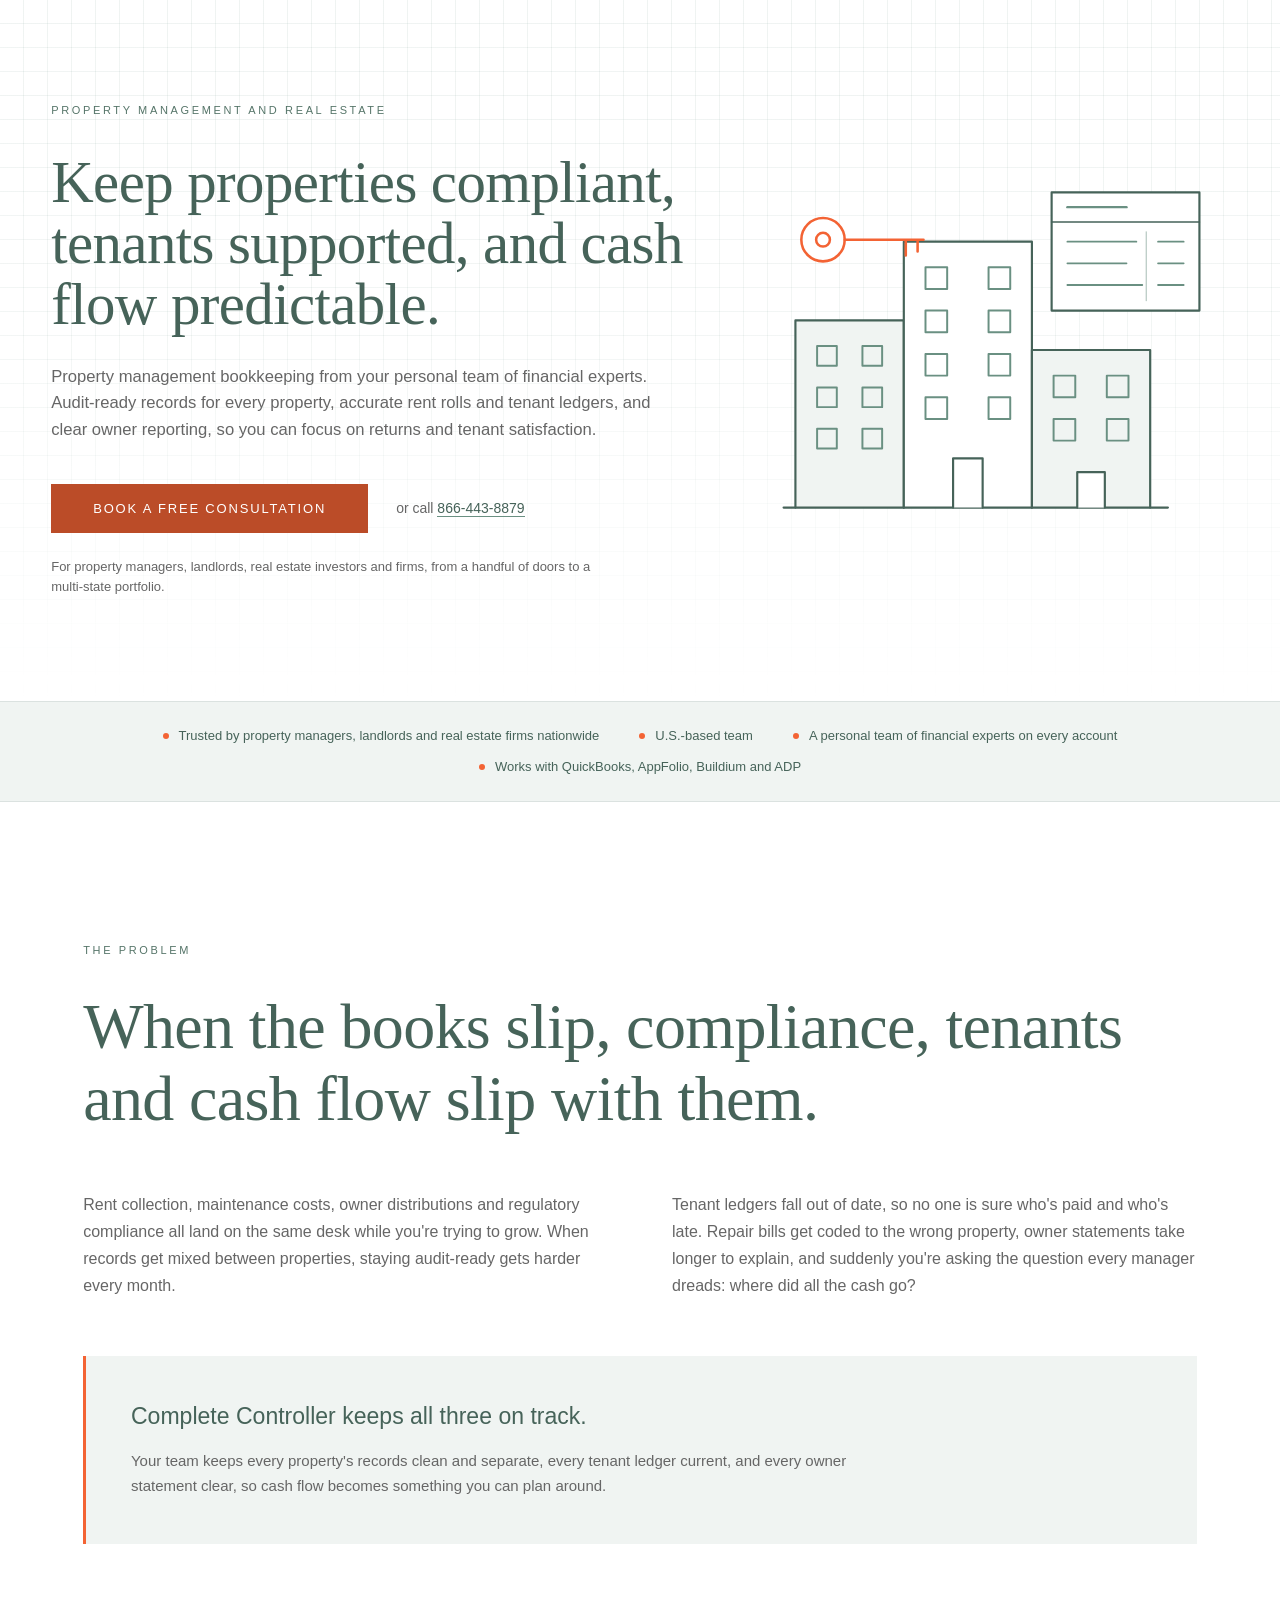
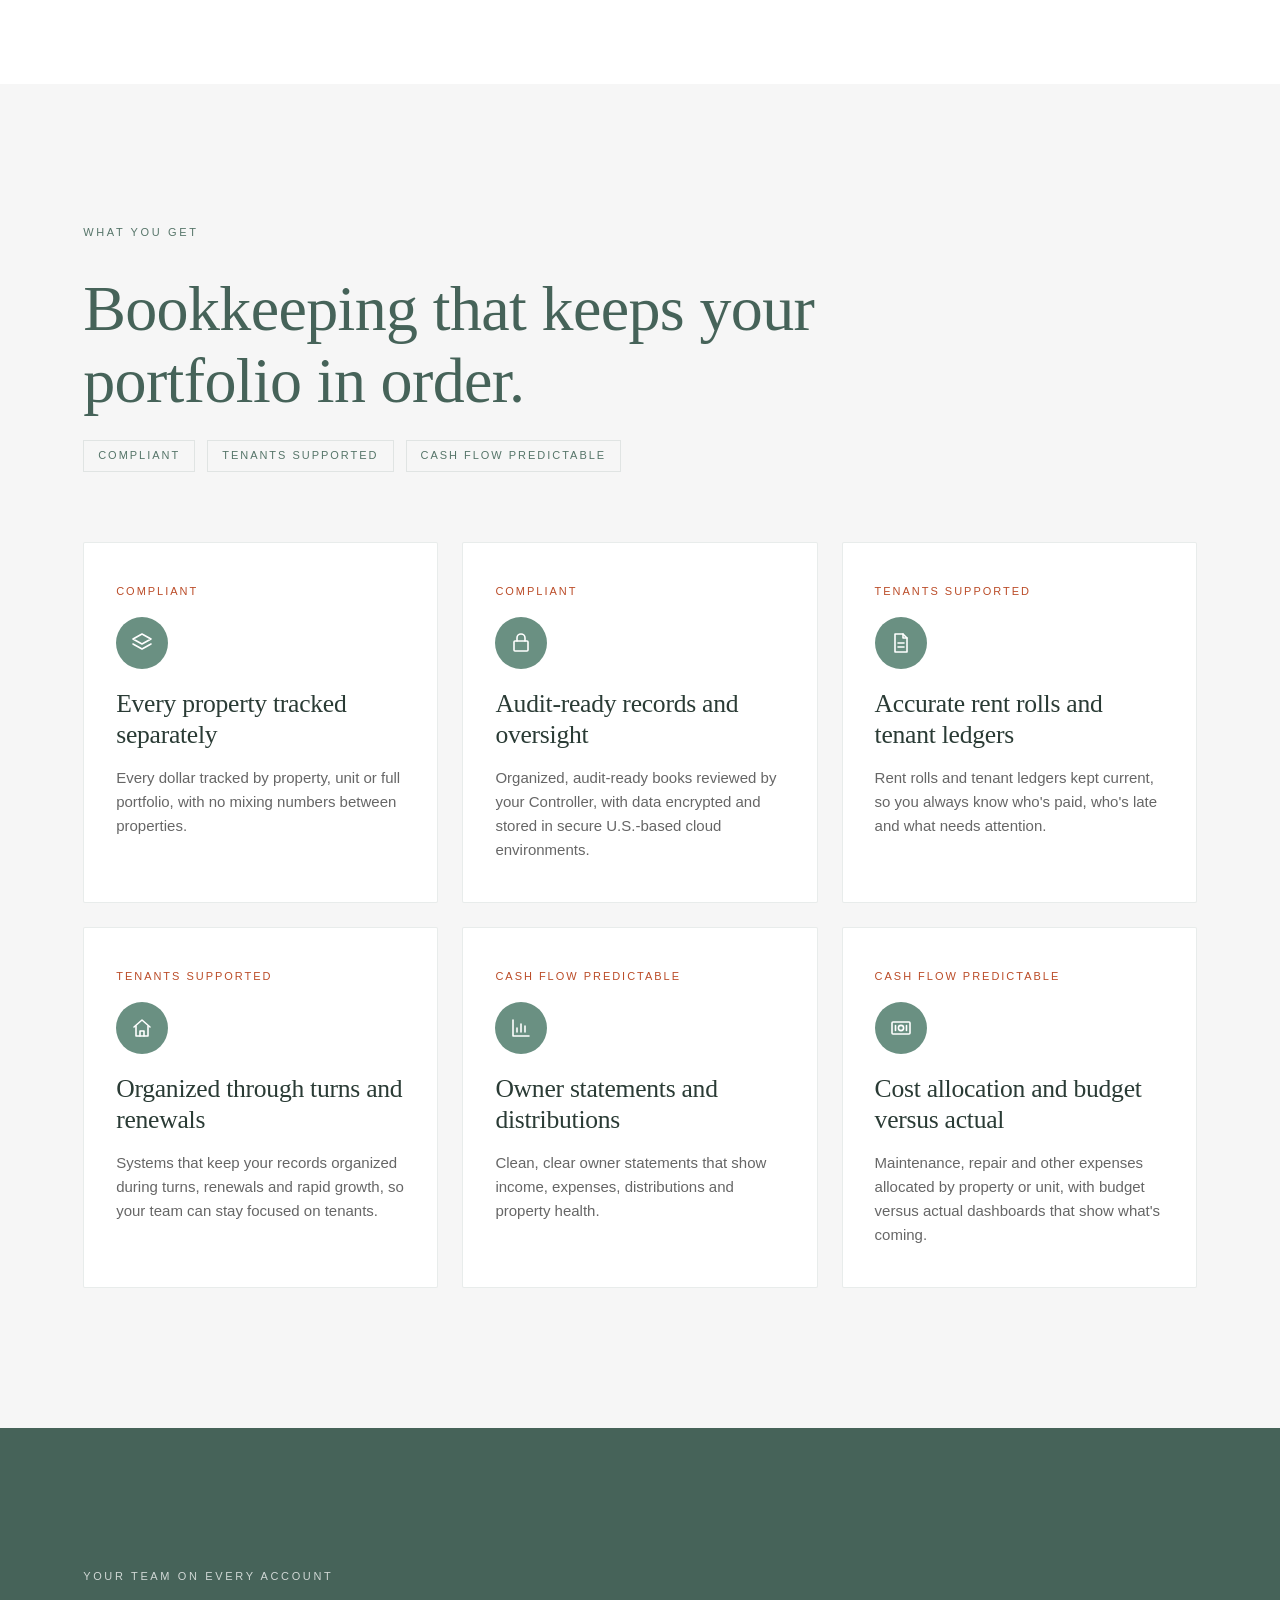
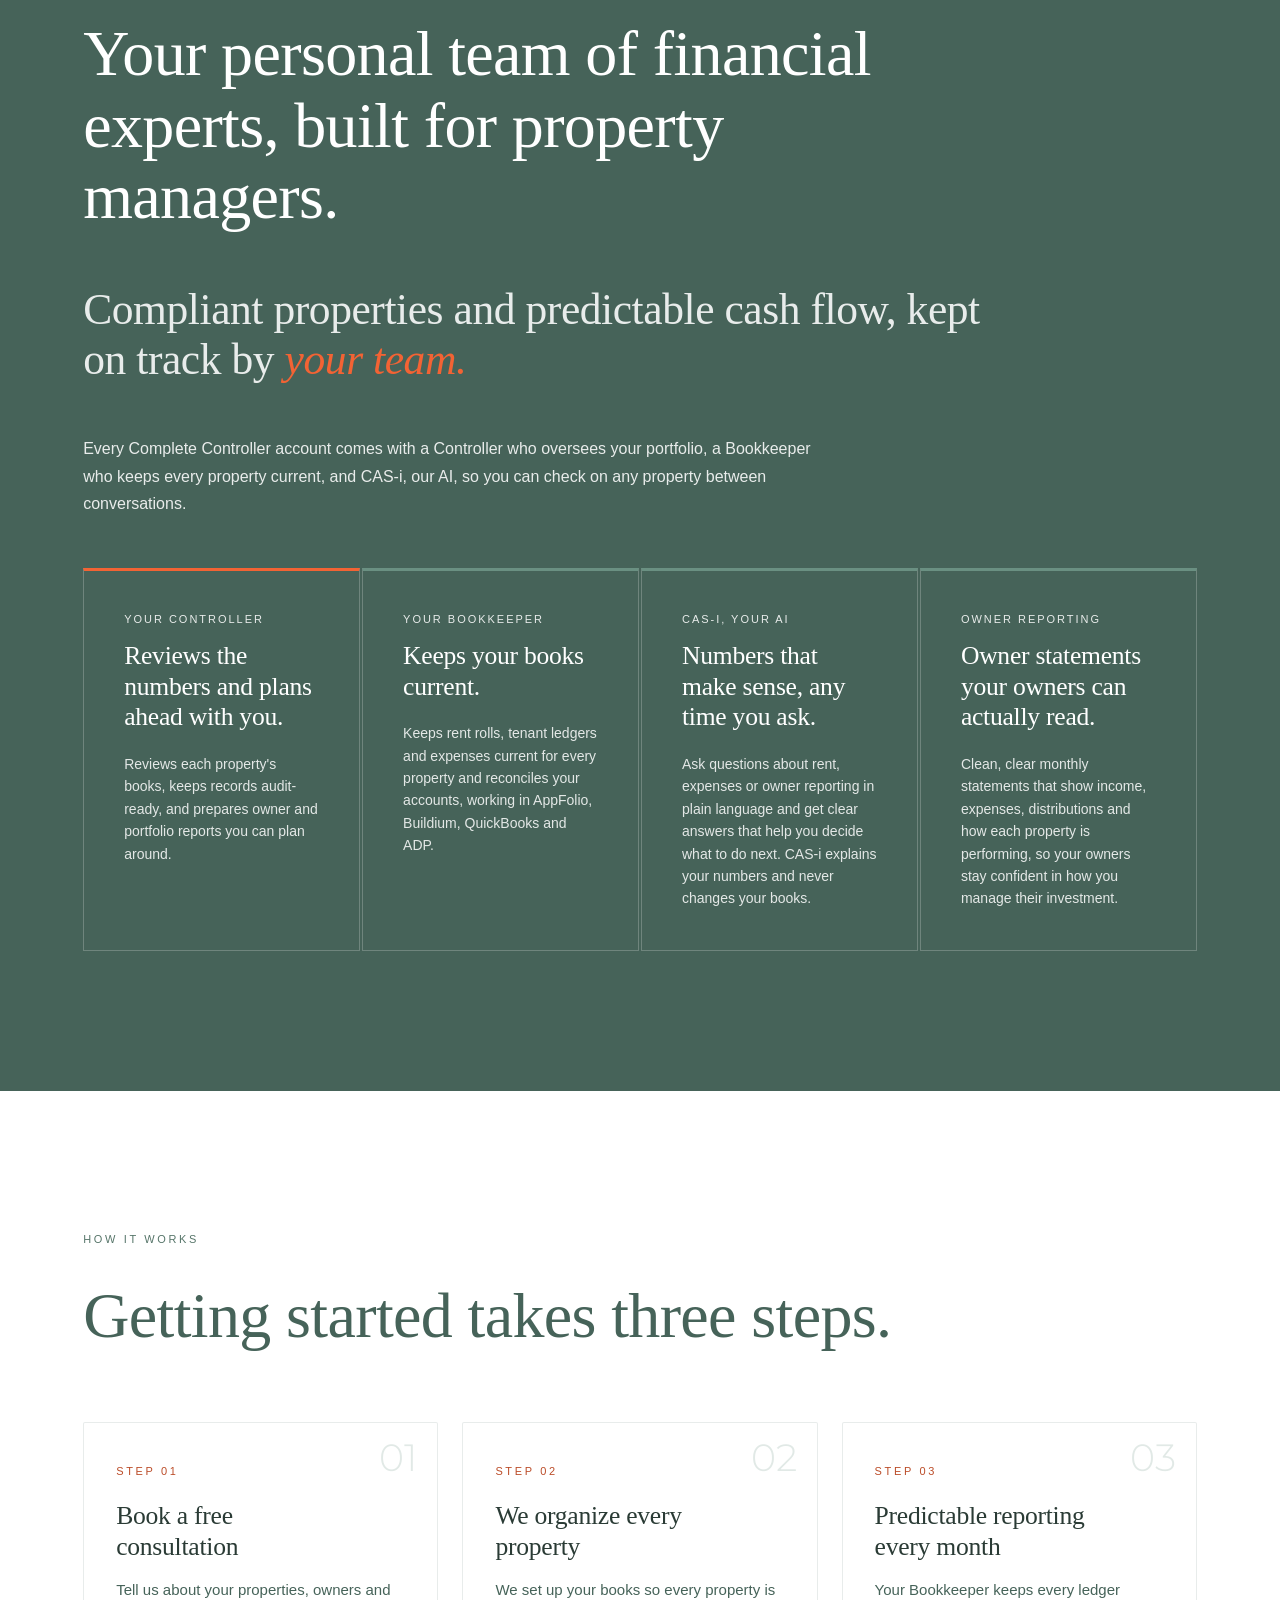
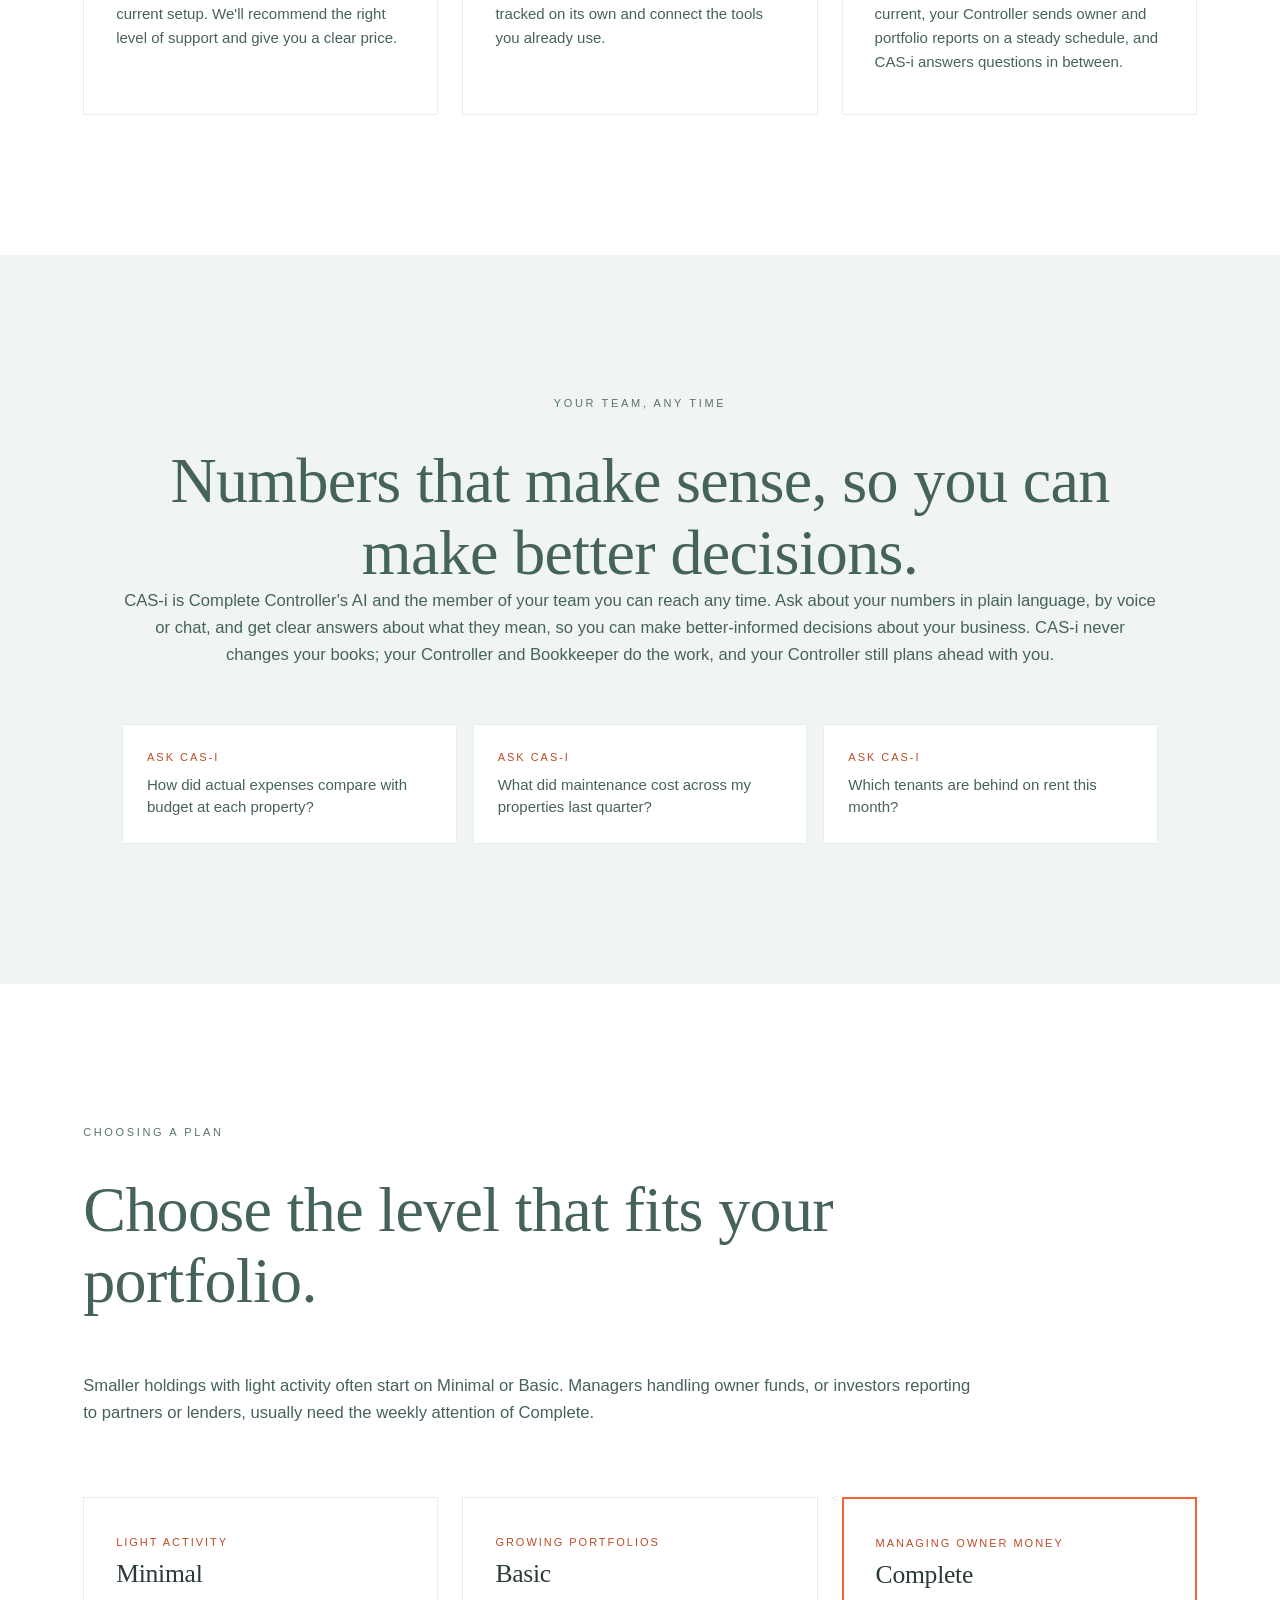
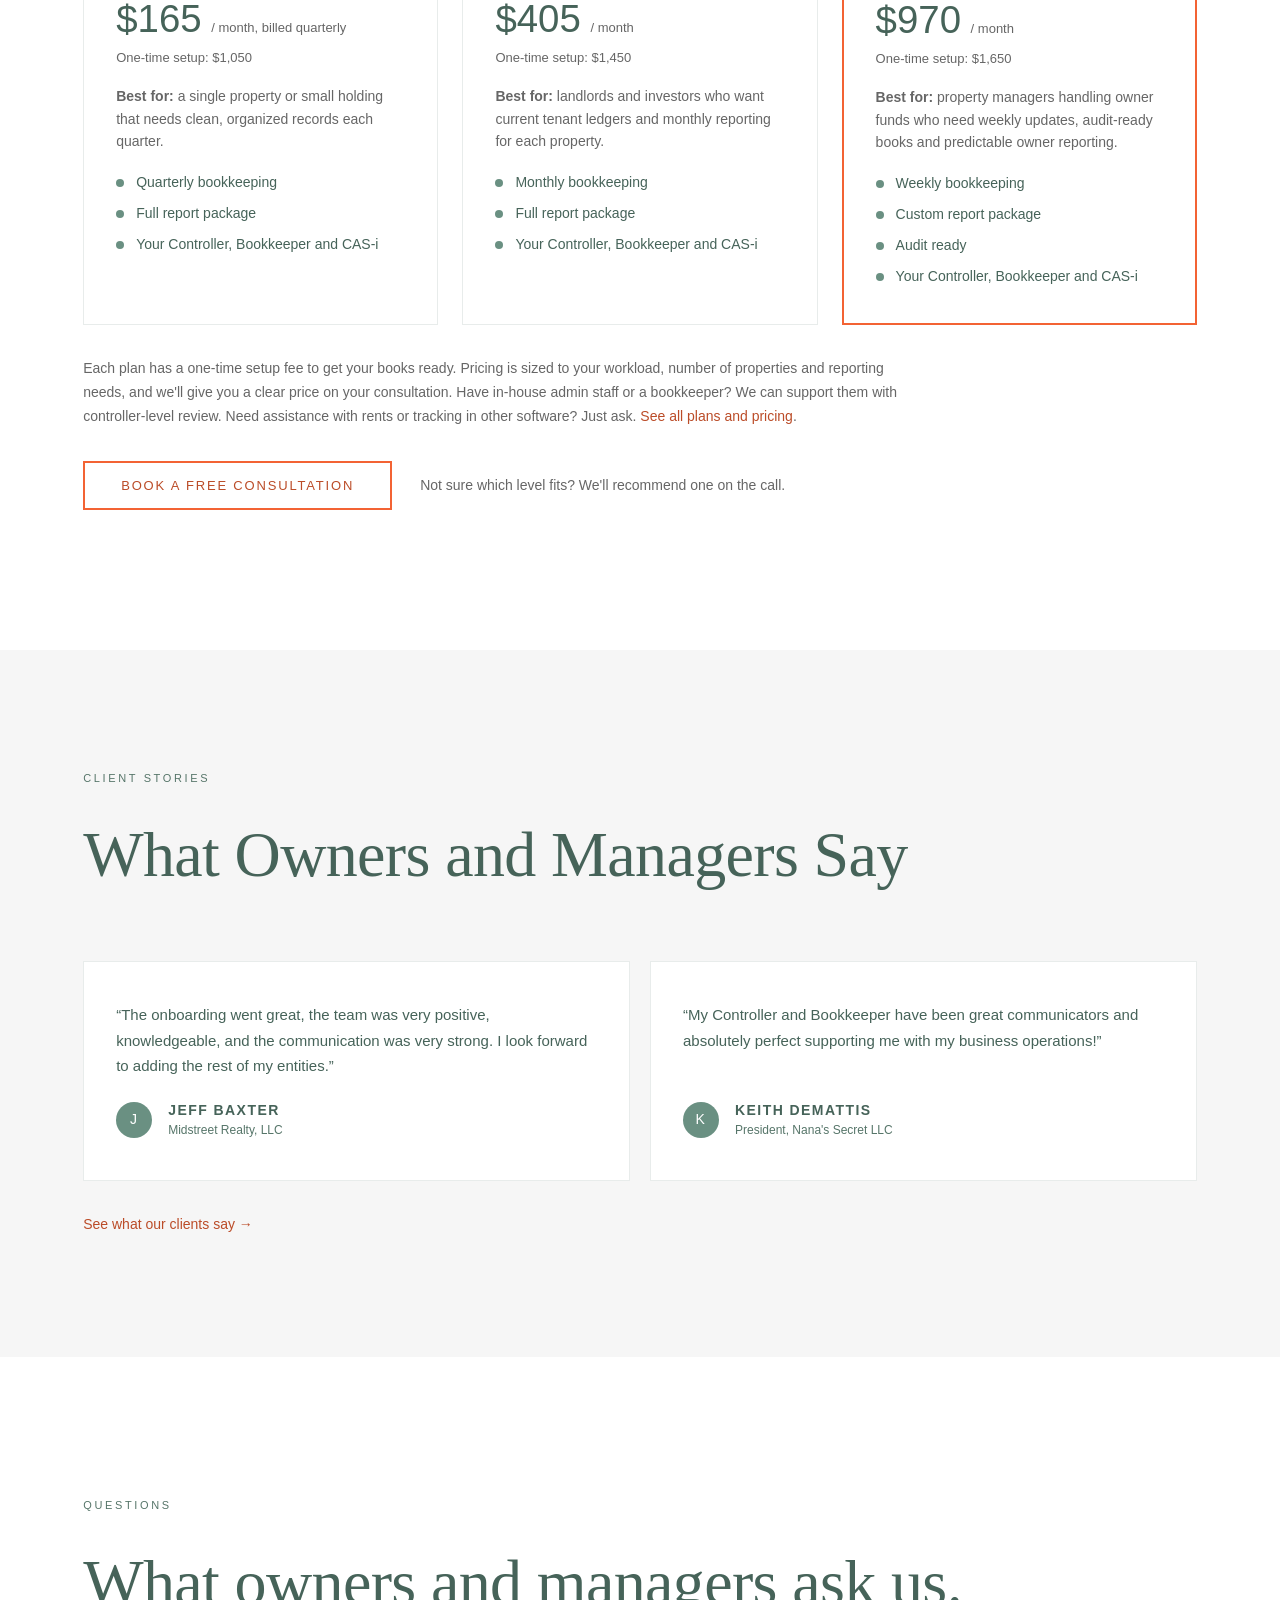
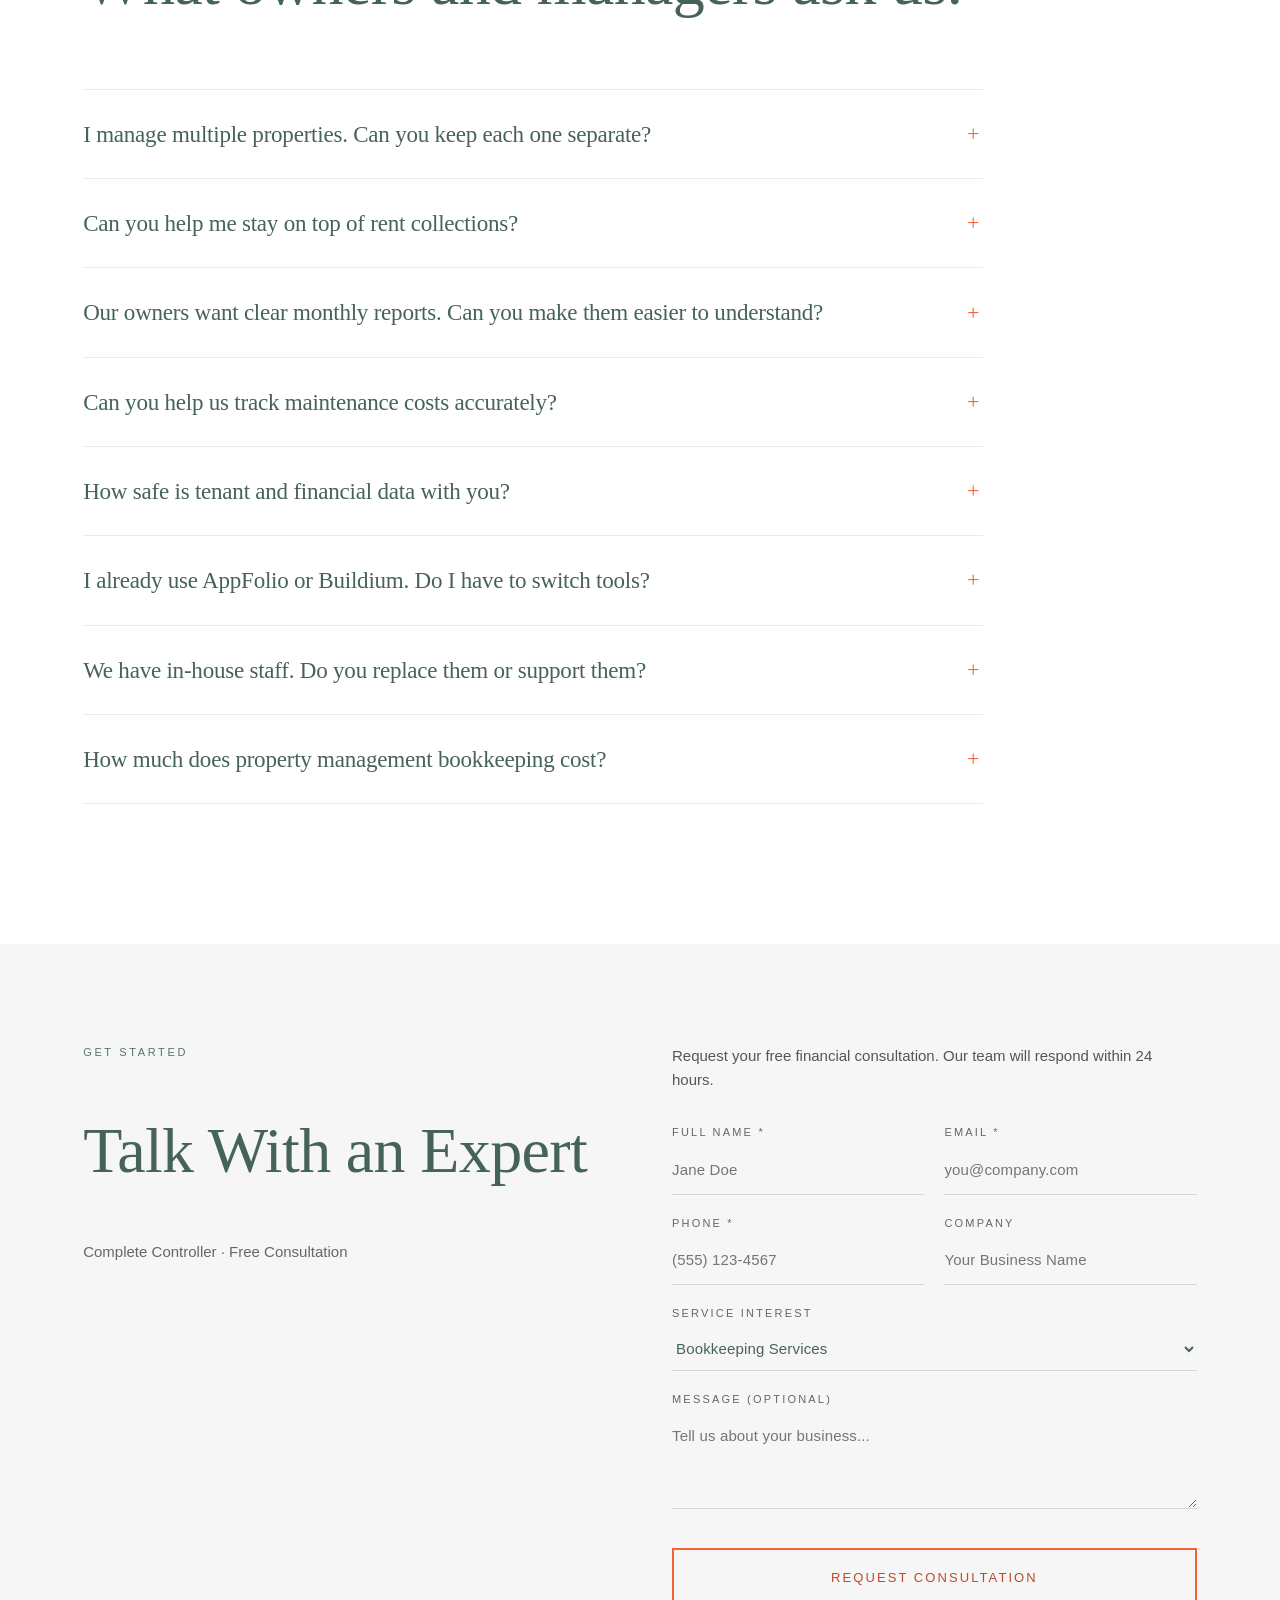
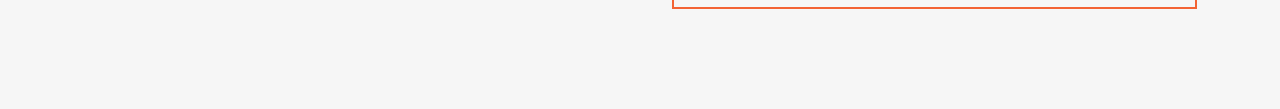
==== html/index.html @ 0ff96771 "Add HTML and WordPress delivery options" ====
<!doctype html>
<html lang="en">
<head>
<meta charset="utf-8">
<meta name="viewport" content="width=device-width, initial-scale=1">
<title>Property Management | Complete Controller</title>
<meta name="description" content="Complete Controller — Property Management.">
<link rel="stylesheet" href="assets/css/page.css">
<style>body{margin:0}</style>
</head>
<body>
<main id="cc-html-cc-landing-property-management" class="cc-static-page wp-site-blocks">
<div class="wp-block-group is-layout-flow wp-block-group-is-layout-flow cc-starter-page cc-starter-page--industry cc-starter-page--property-management">

<section class="wp-block-group is-layout-flow wp-block-group-is-layout-flow cc-hero-ledger">

<div class="wp-block-group is-layout-flow wp-block-group-is-layout-flow cc-hero-ledger__inner">

<div class="wp-block-group is-layout-flow wp-block-group-is-layout-flow cc-hero-ledger__copy">

<p class="cc-eyebrow">Property Management and Real Estate</p>


<h1 class="wp-block-heading has-h-1-font-size">Keep properties compliant, tenants supported, and cash flow predictable.</h1>


<p class="cc-lead">Property management bookkeeping from your personal team of financial experts. Audit-ready records for every property, accurate rent rolls and tenant ledgers, and clear owner reporting, so you can focus on returns and tenant satisfaction.</p>


<div class="wp-block-group is-layout-flow wp-block-group-is-layout-flow cc-hero-ledger__actions">

<div class="wp-block-buttons cc-actions">

<div class="wp-block-button cc-btn"><a class="wp-block-button__link wp-element-button" href="#consultation">Book a free consultation</a></div>

</div>


<p class="cc-hero-ledger__call">or call <a href="tel:+18664438879">866-443-8879</a></p>

</div>


<p class="cc-hero-ledger__trust">For property managers, landlords, real estate investors and firms, from a handful of doors to a multi-state portfolio.</p>

</div>


<figure class="wp-block-image size-full cc-hero-ledger__art"><img src="assets/images/industry-property-management.svg" alt=""/></figure>

</div>

</section>


<section class="wp-block-group is-layout-flow wp-block-group-is-layout-flow cc-ind-trust">

<div class="wp-block-group is-layout-flow wp-block-group-is-layout-flow cc-ind-trust__list">

<p>Trusted by property managers, landlords and real estate firms nationwide</p>


<p>U.S.-based team</p>


<p>A personal team of financial experts on every account</p>


<p>Works with QuickBooks, AppFolio, Buildium and ADP</p>

</div>

</section>


<section class="wp-block-group is-layout-flow wp-block-group-is-layout-flow cc-section cc-ind-problem has-white-background-color has-background">

<div class="wp-block-group is-layout-flow wp-block-group-is-layout-flow cc-container">

<p class="cc-eyebrow">The Problem</p>


<h2 class="wp-block-heading has-h-2-font-size">When the books slip, compliance, tenants and cash flow slip with them.</h2>


<div class="wp-block-group is-layout-flow wp-block-group-is-layout-flow cc-ind-problem__cols">

<p>Rent collection, maintenance costs, owner distributions and regulatory compliance all land on the same desk while you&#039;re trying to grow. When records get mixed between properties, staying audit-ready gets harder every month.</p>


<p>Tenant ledgers fall out of date, so no one is sure who&#039;s paid and who&#039;s late. Repair bills get coded to the wrong property, owner statements take longer to explain, and suddenly you&#039;re asking the question every manager dreads: where did all the cash go?</p>

</div>


<div class="wp-block-group is-layout-flow wp-block-group-is-layout-flow cc-ind-callout">

<p class="cc-ind-callout__lead">Complete Controller keeps all three on track.</p>


<p>Your team keeps every property&#039;s records clean and separate, every tenant ledger current, and every owner statement clear, so cash flow becomes something you can plan around.</p>

</div>

</div>

</section>


<section class="wp-block-group is-layout-flow wp-block-group-is-layout-flow cc-section cc-ind-features has-cc-light-background-color has-background">

<div class="wp-block-group is-layout-flow wp-block-group-is-layout-flow cc-container">

<div class="wp-block-group is-layout-flow wp-block-group-is-layout-flow cc-section-head cc-measure">

<p class="cc-eyebrow">What You Get</p>


<h2 class="wp-block-heading has-h-2-font-size">Bookkeeping that keeps your portfolio in order.</h2>


<div class="wp-block-group is-layout-flow wp-block-group-is-layout-flow cc-ind-pillars">

<p>Compliant</p>


<p>Tenants supported</p>


<p>Cash flow predictable</p>

</div>

</div>


<div class="wp-block-group is-layout-flow wp-block-group-is-layout-flow cc-ind-features__grid">

<div class="wp-block-group is-layout-flow wp-block-group-is-layout-flow cc-card">

<p class="cc-ind-tag">Compliant</p>


<span class="cc-card__icon cc-card__icon--round"><svg viewBox="0 0 24 24" aria-hidden="true" focusable="false"><path d="M12 3 3 8l9 5 9-5-9-5z"/><path d="M3 13l9 5 9-5"/></svg></span>


<h3 class="wp-block-heading has-card-sm-font-size">Every property tracked separately</h3>


<p>Every dollar tracked by property, unit or full portfolio, with no mixing numbers between properties.</p>

</div>


<div class="wp-block-group is-layout-flow wp-block-group-is-layout-flow cc-card">

<p class="cc-ind-tag">Compliant</p>


<span class="cc-card__icon cc-card__icon--round"><svg viewBox="0 0 24 24" aria-hidden="true" focusable="false"><rect x="5" y="10" width="14" height="10" rx="1"/><path d="M8 10V7a4 4 0 0 1 8 0v3"/></svg></span>


<h3 class="wp-block-heading has-card-sm-font-size">Audit-ready records and oversight</h3>


<p>Organized, audit-ready books reviewed by your Controller, with data encrypted and stored in secure U.S.-based cloud environments.</p>

</div>


<div class="wp-block-group is-layout-flow wp-block-group-is-layout-flow cc-card">

<p class="cc-ind-tag">Tenants supported</p>


<span class="cc-card__icon cc-card__icon--round"><svg viewBox="0 0 24 24" aria-hidden="true" focusable="false"><path d="M6 3h8l4 4v14H6z"/><path d="M14 3v4h4M9 12h6M9 16h6"/></svg></span>


<h3 class="wp-block-heading has-card-sm-font-size">Accurate rent rolls and tenant ledgers</h3>


<p>Rent rolls and tenant ledgers kept current, so you always know who&#039;s paid, who&#039;s late and what needs attention.</p>

</div>


<div class="wp-block-group is-layout-flow wp-block-group-is-layout-flow cc-card">

<p class="cc-ind-tag">Tenants supported</p>


<span class="cc-card__icon cc-card__icon--round"><svg viewBox="0 0 24 24" aria-hidden="true" focusable="false"><path d="M4 11 12 4l8 7"/><path d="M6 10v10h12V10"/><path d="M10 20v-5h4v5"/></svg></span>


<h3 class="wp-block-heading has-card-sm-font-size">Organized through turns and renewals</h3>


<p>Systems that keep your records organized during turns, renewals and rapid growth, so your team can stay focused on tenants.</p>

</div>


<div class="wp-block-group is-layout-flow wp-block-group-is-layout-flow cc-card">

<p class="cc-ind-tag">Cash flow predictable</p>


<span class="cc-card__icon cc-card__icon--round"><svg viewBox="0 0 24 24" aria-hidden="true" focusable="false"><path d="M4 20V4M4 20h16"/><path d="M8 16v-4M12 16V8M16 16v-6"/></svg></span>


<h3 class="wp-block-heading has-card-sm-font-size">Owner statements and distributions</h3>


<p>Clean, clear owner statements that show income, expenses, distributions and property health.</p>

</div>


<div class="wp-block-group is-layout-flow wp-block-group-is-layout-flow cc-card">

<p class="cc-ind-tag">Cash flow predictable</p>


<span class="cc-card__icon cc-card__icon--round"><svg viewBox="0 0 24 24" aria-hidden="true" focusable="false"><rect x="3" y="6" width="18" height="12" rx="1"/><circle cx="12" cy="12" r="2.6"/><path d="M6.5 9.5v5M17.5 9.5v5"/></svg></span>


<h3 class="wp-block-heading has-card-sm-font-size">Cost allocation and budget versus actual</h3>


<p>Maintenance, repair and other expenses allocated by property or unit, with budget versus actual dashboards that show what&#039;s coming.</p>

</div>

</div>

</div>

</section>


<section class="wp-block-group is-layout-flow wp-block-group-is-layout-flow cc-section cc-section--dark cc-ind-team has-cc-dark-background-color has-background">

<div class="wp-block-group is-layout-flow wp-block-group-is-layout-flow cc-container">

<div class="wp-block-group is-layout-flow wp-block-group-is-layout-flow cc-section-head cc-measure">

<p class="cc-eyebrow">Your Team on Every Account</p>


<h2 class="wp-block-heading has-h-2-font-size">Your personal team of financial experts, built for property managers.</h2>

</div>


<p class="cc-ind-statement">Compliant properties and predictable cash flow, kept on track by <em class="cc-accent">your team.</em></p>


<p class="cc-ind-team__intro">Every Complete Controller account comes with a Controller who oversees your portfolio, a Bookkeeper who keeps every property current, and CAS-i, our AI, so you can check on any property between conversations.</p>


<div class="wp-block-group is-layout-flow wp-block-group-is-layout-flow cc-ind-tiles cc-grid--hairline">

<div class="wp-block-group is-layout-flow wp-block-group-is-layout-flow cc-tile">

<p class="cc-tile__meta">Your Controller</p>


<h3 class="wp-block-heading has-card-sm-font-size">Reviews the numbers and plans ahead with you.</h3>


<p>Reviews each property&#039;s books, keeps records audit-ready, and prepares owner and portfolio reports you can plan around.</p>

</div>


<div class="wp-block-group is-layout-flow wp-block-group-is-layout-flow cc-tile">

<p class="cc-tile__meta">Your Bookkeeper</p>


<h3 class="wp-block-heading has-card-sm-font-size">Keeps your books current.</h3>


<p>Keeps rent rolls, tenant ledgers and expenses current for every property and reconciles your accounts, working in AppFolio, Buildium, QuickBooks and ADP.</p>

</div>


<div class="wp-block-group is-layout-flow wp-block-group-is-layout-flow cc-tile">

<p class="cc-tile__meta">CAS-i, Your AI</p>


<h3 class="wp-block-heading has-card-sm-font-size">Numbers that make sense, any time you ask.</h3>


<p>Ask questions about rent, expenses or owner reporting in plain language and get clear answers that help you decide what to do next. CAS-i explains your numbers and never changes your books.</p>

</div>


<div class="wp-block-group is-layout-flow wp-block-group-is-layout-flow cc-tile">

<p class="cc-tile__meta">Owner Reporting</p>


<h3 class="wp-block-heading has-card-sm-font-size">Owner statements your owners can actually read.</h3>


<p>Clean, clear monthly statements that show income, expenses, distributions and how each property is performing, so your owners stay confident in how you manage their investment.</p>

</div>

</div>

</div>

</section>


<section class="wp-block-group is-layout-flow wp-block-group-is-layout-flow cc-section cc-how has-white-background-color has-background">

<div class="wp-block-group is-layout-flow wp-block-group-is-layout-flow cc-container">

<div class="wp-block-group is-layout-flow wp-block-group-is-layout-flow cc-section-head cc-measure">

<p class="cc-eyebrow">How It Works</p>


<h2 class="wp-block-heading has-h-2-font-size">Getting started takes three steps.</h2>

</div>


<div class="wp-block-group is-layout-flow wp-block-group-is-layout-flow cc-grid cc-grid--3">

<div class="wp-block-group is-layout-flow wp-block-group-is-layout-flow cc-step">

<p class="cc-step__num" aria-hidden="true">01</p>


<p class="cc-step__label">Step 01</p>


<h3 class="wp-block-heading has-card-sm-font-size">Book a free consultation</h3>


<p>Tell us about your properties, owners and current setup. We&#039;ll recommend the right level of support and give you a clear price.</p>

</div>


<div class="wp-block-group is-layout-flow wp-block-group-is-layout-flow cc-step">

<p class="cc-step__num" aria-hidden="true">02</p>


<p class="cc-step__label">Step 02</p>


<h3 class="wp-block-heading has-card-sm-font-size">We organize every property</h3>


<p>We set up your books so every property is tracked on its own and connect the tools you already use.</p>

</div>


<div class="wp-block-group is-layout-flow wp-block-group-is-layout-flow cc-step">

<p class="cc-step__num" aria-hidden="true">03</p>


<p class="cc-step__label">Step 03</p>


<h3 class="wp-block-heading has-card-sm-font-size">Predictable reporting every month</h3>


<p>Your Bookkeeper keeps every ledger current, your Controller sends owner and portfolio reports on a steady schedule, and CAS-i answers questions in between.</p>

</div>

</div>

</div>

</section>


<section class="wp-block-group is-layout-flow wp-block-group-is-layout-flow cc-section cc-ind-casi has-cc-tint-background-color has-background">

<div class="wp-block-group is-layout-flow wp-block-group-is-layout-flow cc-container cc-center cc-measure--wide">

<p class="cc-eyebrow">Your Team, Any Time</p>


<h2 class="wp-block-heading has-h-2-font-size">Numbers that make sense, so you can make better decisions.</h2>


<p class="cc-lead">CAS-i is Complete Controller&#039;s AI and the member of your team you can reach any time. Ask about your numbers in plain language, by voice or chat, and get clear answers about what they mean, so you can make better-informed decisions about your business. CAS-i never changes your books; your Controller and Bookkeeper do the work, and your Controller still plans ahead with you.</p>


<div class="wp-block-group is-layout-flow wp-block-group-is-layout-flow cc-ind-casi__asks">

<div class="wp-block-group is-layout-flow wp-block-group-is-layout-flow cc-ind-ask">

<p class="cc-ind-ask__label">Ask CAS-i</p>


<p>How did actual expenses compare with budget at each property?</p>

</div>


<div class="wp-block-group is-layout-flow wp-block-group-is-layout-flow cc-ind-ask">

<p class="cc-ind-ask__label">Ask CAS-i</p>


<p>What did maintenance cost across my properties last quarter?</p>

</div>


<div class="wp-block-group is-layout-flow wp-block-group-is-layout-flow cc-ind-ask">

<p class="cc-ind-ask__label">Ask CAS-i</p>


<p>Which tenants are behind on rent this month?</p>

</div>

</div>

</div>

</section>


<section id="plans" class="wp-block-group is-layout-flow wp-block-group-is-layout-flow cc-section cc-ind-plans-section has-white-background-color has-background">

<div class="wp-block-group is-layout-flow wp-block-group-is-layout-flow cc-container">

<div class="wp-block-group is-layout-flow wp-block-group-is-layout-flow cc-section-head cc-measure">

<p class="cc-eyebrow">Choosing a Plan</p>


<h2 class="wp-block-heading has-h-2-font-size">Choose the level that fits your portfolio.</h2>


<p class="cc-lead">Smaller holdings with light activity often start on Minimal or Basic. Managers handling owner funds, or investors reporting to partners or lenders, usually need the weekly attention of Complete.</p>

</div>


<div class="wp-block-group is-layout-flow wp-block-group-is-layout-flow cc-ind-plans">

<div class="wp-block-group is-layout-flow wp-block-group-is-layout-flow cc-ind-plan">

<p class="cc-ind-tag">Light activity</p>


<h3 class="wp-block-heading has-card-sm-font-size">Minimal</h3>


<p class="cc-ind-plan__price">$165<small> / month, billed quarterly</small></p>


<p class="cc-ind-plan__setup">One-time setup: $1,050</p>


<p class="cc-ind-plan__fit"><strong>Best for:</strong> a single property or small holding that needs clean, organized records each quarter.</p>


<ul class="wp-block-list">

<li>Quarterly bookkeeping</li>


<li>Full report package</li>


<li>Your Controller, Bookkeeper and CAS-i</li>

</ul>

</div>


<div class="wp-block-group is-layout-flow wp-block-group-is-layout-flow cc-ind-plan">

<p class="cc-ind-tag">Growing portfolios</p>


<h3 class="wp-block-heading has-card-sm-font-size">Basic</h3>


<p class="cc-ind-plan__price">$405<small> / month</small></p>


<p class="cc-ind-plan__setup">One-time setup: $1,450</p>


<p class="cc-ind-plan__fit"><strong>Best for:</strong> landlords and investors who want current tenant ledgers and monthly reporting for each property.</p>


<ul class="wp-block-list">

<li>Monthly bookkeeping</li>


<li>Full report package</li>


<li>Your Controller, Bookkeeper and CAS-i</li>

</ul>

</div>


<div class="wp-block-group is-layout-flow wp-block-group-is-layout-flow cc-ind-plan cc-ind-plan--pick">

<p class="cc-ind-tag">Managing owner money</p>


<h3 class="wp-block-heading has-card-sm-font-size">Complete</h3>


<p class="cc-ind-plan__price">$970<small> / month</small></p>


<p class="cc-ind-plan__setup">One-time setup: $1,650</p>


<p class="cc-ind-plan__fit"><strong>Best for:</strong> property managers handling owner funds who need weekly updates, audit-ready books and predictable owner reporting.</p>


<ul class="wp-block-list">

<li>Weekly bookkeeping</li>


<li>Custom report package</li>


<li>Audit ready</li>


<li>Your Controller, Bookkeeper and CAS-i</li>

</ul>

</div>

</div>


<p class="cc-ind-plan-note">Each plan has a one-time setup fee to get your books ready. Pricing is sized to your workload, number of properties and reporting needs, and we&#039;ll give you a clear price on your consultation. Have in-house admin staff or a bookkeeper? We can support them with controller-level review. Need assistance with rents or tracking in other software? Just ask. <a href="https://www.completecontroller.com/pricing-sign-up/">See all plans and pricing</a>.</p>


<div class="wp-block-group is-layout-flow wp-block-group-is-layout-flow cc-ind-plan-cta">

<div class="wp-block-buttons cc-actions">

<div class="wp-block-button cc-btn cc-btn--outline"><a class="wp-block-button__link wp-element-button" href="#consultation">Book a free consultation</a></div>

</div>


<p>Not sure which level fits? We&#039;ll recommend one on the call.</p>

</div>

</div>

</section>


<section class="wp-block-group is-layout-flow wp-block-group-is-layout-flow cc-section cc-section--tight cc-ind-quotes has-cc-light-background-color has-background">

<div class="wp-block-group is-layout-flow wp-block-group-is-layout-flow cc-container">

<div class="wp-block-group is-layout-flow wp-block-group-is-layout-flow cc-section-head cc-measure">

<p class="cc-eyebrow">Client Stories</p>


<h2 class="wp-block-heading has-h-2-font-size">What Owners and Managers Say</h2>

</div>


<div class="wp-block-group is-layout-flow wp-block-group-is-layout-flow cc-grid cc-grid--2">

<div class="wp-block-group is-layout-flow wp-block-group-is-layout-flow cc-quote">

<p class="cc-quote__text">“The onboarding went great, the team was very positive, knowledgeable, and the communication was very strong. I look forward to adding the rest of my entities.”</p>


<p class="cc-quote__author"><span class="cc-quote__avatar" aria-hidden="true">J</span><span><strong>Jeff Baxter</strong><small>Midstreet Realty, LLC</small></span></p>

</div>


<div class="wp-block-group is-layout-flow wp-block-group-is-layout-flow cc-quote">

<p class="cc-quote__text">“My Controller and Bookkeeper have been great communicators and absolutely perfect supporting me with my business operations!”</p>


<p class="cc-quote__author"><span class="cc-quote__avatar" aria-hidden="true">K</span><span><strong>Keith DeMattis</strong><small>President, Nana&#039;s Secret LLC</small></span></p>

</div>

</div>


<p class="cc-ind-plan-note"><a href="https://www.completecontroller.com/reputation-clients/">See what our clients say →</a></p>

</div>

</section>


<section class="wp-block-group is-layout-flow wp-block-group-is-layout-flow cc-section cc-ind-faq has-white-background-color has-background">

<div class="wp-block-group is-layout-flow wp-block-group-is-layout-flow cc-container">

<div class="wp-block-group is-layout-flow wp-block-group-is-layout-flow cc-measure">

<div class="wp-block-group is-layout-flow wp-block-group-is-layout-flow cc-section-head cc-measure">

<p class="cc-eyebrow">Questions</p>


<h2 class="wp-block-heading has-h-2-font-size">What owners and managers ask us.</h2>

</div>


<div class="wp-block-group is-layout-flow wp-block-group-is-layout-flow cc-faq">

<details class="wp-block-details cc-faq__item"><summary>I manage multiple properties. Can you keep each one separate?</summary>

<p>Yes. We track every dollar by property, unit or full portfolio, so you get performance insights at every level with no mixing numbers.</p>

</details>


<details class="wp-block-details cc-faq__item"><summary>Can you help me stay on top of rent collections?</summary>

<p>Yes. We keep rent rolls and tenant ledgers accurate and up to date, so you always know who&#039;s paid, who&#039;s late and what needs attention. Need help with rents or tracking in other software? Just ask. We can discuss how to support the systems you already use.</p>

</details>


<details class="wp-block-details cc-faq__item"><summary>Our owners want clear monthly reports. Can you make them easier to understand?</summary>

<p>Yes. We prepare clean, clear owner statements that highlight the essentials: income, expenses, distributions and property health.</p>

</details>


<details class="wp-block-details cc-faq__item"><summary>Can you help us track maintenance costs accurately?</summary>

<p>Yes. We categorize and allocate maintenance and repair expenses so you can see true property profitability.</p>

</details>


<details class="wp-block-details cc-faq__item"><summary>How safe is tenant and financial data with you?</summary>

<p>Your data is encrypted, protected and stored in secure U.S.-based cloud environments.</p>

</details>


<details class="wp-block-details cc-faq__item"><summary>I already use AppFolio or Buildium. Do I have to switch tools?</summary>

<p>No. We work with AppFolio, Buildium, QuickBooks and other property management systems. You keep your tools and we make your numbers stronger.</p>

</details>


<details class="wp-block-details cc-faq__item"><summary>We have in-house staff. Do you replace them or support them?</summary>

<p>We support them. Many firms keep their internal bookkeeper or admin team and use us for controller-level review, accuracy checks, cleanup and oversight, so they stay audit-ready and year-end is much cleaner.</p>

</details>


<details class="wp-block-details cc-faq__item"><summary>How much does property management bookkeeping cost?</summary>

<p>Pricing is transparent and sized to your workload, number of properties and reporting needs. Plans start at $165 a month (billed quarterly) for Minimal, with Basic at $405 a month and Complete at $970 a month, plus a one-time setup fee. Whether you manage a handful of doors or a multi-state portfolio, we&#039;ll recommend the right level on your free consultation.</p>

</details>

</div>

</div>

</div>

</section>


<section id="consultation" class="wp-block-group is-layout-flow wp-block-group-is-layout-flow cc-section cc-consultation has-cc-light-background-color has-background">
	
	<div class="wp-block-group is-layout-flow wp-block-group-is-layout-flow cc-container">
		
		<div class="wp-block-group is-layout-flow wp-block-group-is-layout-flow cc-grid cc-grid--prose cc-reveal">

			
			<div class="wp-block-group">
				
				<p class="cc-eyebrow">Get Started</p>
				

				
				<h2 class="wp-block-heading has-h-2-font-size">Talk With an Expert</h2>
				

				
				<p class="cc-body" style="margin-top:32px">Complete Controller · Free Consultation</p>
				
			</div>
			

			
			<div class="wp-block-group is-layout-flow wp-block-group-is-layout-flow cc-form">
				
				<p class="cc-body">Request your free financial consultation. Our team will respond within 24 hours.</p>
				

				
				<form class="cc-consultation-form" data-cc-consultation novalidate>
					<div class="cc-form-response" role="status" aria-live="polite" hidden></div>
					<div class="cc-form-row">
						<label><span>Full name *</span><input type="text" name="name" placeholder="Jane Doe" autocomplete="name" required></label>
						<label><span>Email *</span><input type="email" name="email" placeholder="you@company.com" autocomplete="email" required></label>
					</div>
					<div class="cc-form-row">
						<label><span>Phone *</span><input type="tel" name="phone" placeholder="(555) 123-4567" autocomplete="tel" required></label>
						<label><span>Company</span><input type="text" name="company" placeholder="Your Business Name" autocomplete="organization"></label>
					</div>
					<label><span>Service interest</span><select name="serviceType"><option>Bookkeeping Services</option><option>Document Storage</option><option>Worker's Comp Insurance</option><option>Payroll Services</option><option>Turnkey CAS department</option></select></label>
					<label><span>Message (optional)</span><textarea name="message" rows="3" placeholder="Tell us about your business..."></textarea></label>
					<button type="submit">Request Consultation</button>
				</form>
				
			</div>
			

		</div>
		
	</div>
	
</section>


<script type="application/ld+json">{"@context":"https://schema.org","@type":"FAQPage","mainEntity":[{"@type":"Question","name":"I manage multiple properties. Can you keep each one separate?","acceptedAnswer":{"@type":"Answer","text":"Yes. We track every dollar by property, unit or full portfolio, so you get performance insights at every level with no mixing numbers."}},{"@type":"Question","name":"Can you help me stay on top of rent collections?","acceptedAnswer":{"@type":"Answer","text":"Yes. We keep rent rolls and tenant ledgers accurate and up to date, so you always know who's paid, who's late and what needs attention. Need help with rents or tracking in other software? Just ask. We can discuss how to support the systems you already use."}},{"@type":"Question","name":"Our owners want clear monthly reports. Can you make them easier to understand?","acceptedAnswer":{"@type":"Answer","text":"Yes. We prepare clean, clear owner statements that highlight the essentials: income, expenses, distributions and property health."}},{"@type":"Question","name":"Can you help us track maintenance costs accurately?","acceptedAnswer":{"@type":"Answer","text":"Yes. We categorize and allocate maintenance and repair expenses so you can see true property profitability."}},{"@type":"Question","name":"How safe is tenant and financial data with you?","acceptedAnswer":{"@type":"Answer","text":"Your data is encrypted, protected and stored in secure U.S.-based cloud environments."}},{"@type":"Question","name":"I already use AppFolio or Buildium. Do I have to switch tools?","acceptedAnswer":{"@type":"Answer","text":"No. We work with AppFolio, Buildium, QuickBooks and other property management systems. You keep your tools and we make your numbers stronger."}},{"@type":"Question","name":"We have in-house staff. Do you replace them or support them?","acceptedAnswer":{"@type":"Answer","text":"We support them. Many firms keep their internal bookkeeper or admin team and use us for controller-level review, accuracy checks, cleanup and oversight, so they stay audit-ready and year-end is much cleaner."}},{"@type":"Question","name":"How much does property management bookkeeping cost?","acceptedAnswer":{"@type":"Answer","text":"Pricing is transparent and sized to your workload, number of properties and reporting needs. Plans start at $165 a month (billed quarterly) for Minimal, with Basic at $405 a month and Complete at $970 a month, plus a one-time setup fee. Whether you manage a handful of doors or a multi-state portfolio, we'll recommend the right level on your free consultation."}}]}</script>

</div>
</main>
<script src="assets/js/page.js" defer></script>
</body>
</html>
---- html/assets/css/page.css ----
#cc-html-cc-landing-property-management :where(.is-layout-flow) > * { margin-block-start:0; margin-block-end:0; }
/* WordPress global styles reset the browser's default body margin. */
#cc-html-cc-landing-property-management { margin: 0; }
#cc-html-cc-landing-property-management *,
#cc-html-cc-landing-property-management *::before,
#cc-html-cc-landing-property-management *::after { box-sizing: border-box; }
@font-face{font-family:"Montserrat";font-weight:100 900;font-style:normal;font-display:swap;src:url("../fonts/montserrat-var.woff2") format("woff2")}
@font-face{font-family:"Cormorant Garamond";font-weight:300 700;font-style:normal;font-display:swap;src:url("../fonts/cormorant-var.woff2") format("woff2")}
@font-face{font-family:"Cormorant Garamond";font-weight:300 700;font-style:italic;font-display:swap;src:url("../fonts/cormorant-var-italic.woff2") format("woff2")}
#cc-html-cc-landing-property-management {
--wp--preset--color--white: #ffffff;
--wp--preset--color--cc-light: #f6f6f6;
--wp--preset--color--cc-tint: #f0f4f2;
--wp--preset--color--cc-dark: #466359;
--wp--preset--color--cc-deep: #2a3b35;
--wp--preset--color--cc-sage: #6a9082;
--wp--preset--color--cc-sage-ada: #567569;
--wp--preset--color--cc-orange: #f36334;
--wp--preset--color--cc-orange-ada: #bb4c28;
--wp--preset--color--cc-muted: #666666;
--wp--preset--color--cc-faint: #767676;
--wp--preset--color--cc-hairline: #e5e7eb;
--wp--preset--font-size--eyebrow: 11px;
--wp--preset--font-size--btn-sm: 12px;
--wp--preset--font-size--btn: 13px;
--wp--preset--font-size--body: 15px;
--wp--preset--font-size--body-lg: clamp(14px, 1.1vw, 17px);
--wp--preset--font-size--lead: clamp(16px, 1.3vw, 18.72px);
--wp--preset--font-size--quote: clamp(24px, 2.22vw, 32px);
--wp--preset--font-size--card-sm: 22px;
--wp--preset--font-size--card: clamp(20px, 1.8vw, 26px);
--wp--preset--font-size--h2-feature: clamp(32px, 3.05vw, 44px);
--wp--preset--font-size--h2: clamp(32px, 4.5vw, 56px);
--wp--preset--font-size--h2-lg: clamp(36px, 4.45vw, 64px);
--wp--preset--font-size--h1: clamp(36px, 5.5vw, 80px);
--wp--preset--font-size--display: clamp(36px, 7vw, 96px);
--wp--preset--font-family--montserrat: Montserrat, "Helvetica Neue", Helvetica, Arial, sans-serif;
--wp--preset--font-family--cormorant: "Cormorant Garamond", "Times New Roman", Georgia, serif;
--wp--preset--font-family--helvetica: "Helvetica Neue", Helvetica, Arial, sans-serif;
--wp--preset--spacing--10: 2px;
--wp--preset--spacing--20: 4px;
--wp--preset--spacing--30: 8px;
--wp--preset--spacing--40: 12px;
--wp--preset--spacing--50: 16px;
--wp--preset--spacing--60: 20px;
--wp--preset--spacing--70: 24px;
--wp--preset--spacing--80: 32px;
--wp--preset--spacing--90: 40px;
--wp--preset--spacing--100: 48px;
--wp--preset--spacing--110: 56px;
--wp--preset--spacing--120: 64px;
--wp--preset--spacing--130: clamp(48px, 5.5vw, 80px);
--wp--preset--spacing--140: clamp(64px, 8.3vw, 120px);
--wp--preset--spacing--150: clamp(72px, 9.7vw, 140px);
}
#cc-html-cc-landing-property-management .has-white-color {color:var(--wp--preset--color--white) !important}
#cc-html-cc-landing-property-management .has-white-background-color {background-color:var(--wp--preset--color--white) !important}
#cc-html-cc-landing-property-management .has-cc-light-color {color:var(--wp--preset--color--cc-light) !important}
#cc-html-cc-landing-property-management .has-cc-light-background-color {background-color:var(--wp--preset--color--cc-light) !important}
#cc-html-cc-landing-property-management .has-cc-tint-color {color:var(--wp--preset--color--cc-tint) !important}
#cc-html-cc-landing-property-management .has-cc-tint-background-color {background-color:var(--wp--preset--color--cc-tint) !important}
#cc-html-cc-landing-property-management .has-cc-dark-color {color:var(--wp--preset--color--cc-dark) !important}
#cc-html-cc-landing-property-management .has-cc-dark-background-color {background-color:var(--wp--preset--color--cc-dark) !important}
#cc-html-cc-landing-property-management .has-cc-deep-color {color:var(--wp--preset--color--cc-deep) !important}
#cc-html-cc-landing-property-management .has-cc-deep-background-color {background-color:var(--wp--preset--color--cc-deep) !important}
#cc-html-cc-landing-property-management .has-cc-sage-color {color:var(--wp--preset--color--cc-sage) !important}
#cc-html-cc-landing-property-management .has-cc-sage-background-color {background-color:var(--wp--preset--color--cc-sage) !important}
#cc-html-cc-landing-property-management .has-cc-sage-ada-color {color:var(--wp--preset--color--cc-sage-ada) !important}
#cc-html-cc-landing-property-management .has-cc-sage-ada-background-color {background-color:var(--wp--preset--color--cc-sage-ada) !important}
#cc-html-cc-landing-property-management .has-cc-orange-color {color:var(--wp--preset--color--cc-orange) !important}
#cc-html-cc-landing-property-management .has-cc-orange-background-color {background-color:var(--wp--preset--color--cc-orange) !important}
#cc-html-cc-landing-property-management .has-cc-orange-ada-color {color:var(--wp--preset--color--cc-orange-ada) !important}
#cc-html-cc-landing-property-management .has-cc-orange-ada-background-color {background-color:var(--wp--preset--color--cc-orange-ada) !important}
#cc-html-cc-landing-property-management .has-cc-muted-color {color:var(--wp--preset--color--cc-muted) !important}
#cc-html-cc-landing-property-management .has-cc-muted-background-color {background-color:var(--wp--preset--color--cc-muted) !important}
#cc-html-cc-landing-property-management .has-cc-faint-color {color:var(--wp--preset--color--cc-faint) !important}
#cc-html-cc-landing-property-management .has-cc-faint-background-color {background-color:var(--wp--preset--color--cc-faint) !important}
#cc-html-cc-landing-property-management .has-cc-hairline-color {color:var(--wp--preset--color--cc-hairline) !important}
#cc-html-cc-landing-property-management .has-cc-hairline-background-color {background-color:var(--wp--preset--color--cc-hairline) !important}
#cc-html-cc-landing-property-management .has-eyebrow-font-size {font-size:var(--wp--preset--font-size--eyebrow) !important}
#cc-html-cc-landing-property-management .has-btn-sm-font-size {font-size:var(--wp--preset--font-size--btn-sm) !important}
#cc-html-cc-landing-property-management .has-btn-font-size {font-size:var(--wp--preset--font-size--btn) !important}
#cc-html-cc-landing-property-management .has-body-font-size {font-size:var(--wp--preset--font-size--body) !important}
#cc-html-cc-landing-property-management .has-body-lg-font-size {font-size:var(--wp--preset--font-size--body-lg) !important}
#cc-html-cc-landing-property-management .has-lead-font-size {font-size:var(--wp--preset--font-size--lead) !important}
#cc-html-cc-landing-property-management .has-quote-font-size {font-size:var(--wp--preset--font-size--quote) !important}
#cc-html-cc-landing-property-management .has-card-sm-font-size {font-size:var(--wp--preset--font-size--card-sm) !important}
#cc-html-cc-landing-property-management .has-card-font-size {font-size:var(--wp--preset--font-size--card) !important}
#cc-html-cc-landing-property-management .has-h-2-feature-font-size {font-size:var(--wp--preset--font-size--h2-feature) !important}
#cc-html-cc-landing-property-management .has-h-2-font-size {font-size:var(--wp--preset--font-size--h2) !important}
#cc-html-cc-landing-property-management .has-h-2-lg-font-size {font-size:var(--wp--preset--font-size--h2-lg) !important}
#cc-html-cc-landing-property-management .has-h-1-font-size {font-size:var(--wp--preset--font-size--h1) !important}
#cc-html-cc-landing-property-management .has-display-font-size {font-size:var(--wp--preset--font-size--display) !important}
#cc-html-cc-landing-property-management .has-montserrat-font-family {font-family:var(--wp--preset--font-family--montserrat) !important}
#cc-html-cc-landing-property-management .has-cormorant-font-family {font-family:var(--wp--preset--font-family--cormorant) !important}
#cc-html-cc-landing-property-management .has-helvetica-font-family {font-family:var(--wp--preset--font-family--helvetica) !important}
#cc-html-cc-landing-property-management {font-family:var(--wp--preset--font-family--helvetica);font-size:var(--wp--preset--font-size--body);font-weight:400;line-height:1.6;color:var(--wp--preset--color--cc-dark);background-color:var(--wp--preset--color--white);padding-top:0;padding-right:0;padding-bottom:0;padding-left:0}
#cc-html-cc-landing-property-management h1,
#cc-html-cc-landing-property-management h2,
#cc-html-cc-landing-property-management h3,
#cc-html-cc-landing-property-management h4,
#cc-html-cc-landing-property-management h5,
#cc-html-cc-landing-property-management h6 {font-family:var(--wp--preset--font-family--montserrat);font-weight:300;color:var(--wp--preset--color--cc-dark)}
#cc-html-cc-landing-property-management h1 {font-size:var(--wp--preset--font-size--h1);font-weight:400;line-height:1.05;letter-spacing:-0.02em}
#cc-html-cc-landing-property-management h2 {font-size:var(--wp--preset--font-size--h2);font-weight:300;line-height:1.2;letter-spacing:-0.01em}
#cc-html-cc-landing-property-management h3 {font-size:var(--wp--preset--font-size--card);font-weight:300;line-height:1.25;letter-spacing:-0.02em;color:var(--wp--preset--color--cc-deep)}
#cc-html-cc-landing-property-management h4 {font-size:var(--wp--preset--font-size--card-sm);font-weight:500;line-height:1.3;letter-spacing:-0.01em}
#cc-html-cc-landing-property-management h5 {font-family:var(--wp--preset--font-family--helvetica);font-size:var(--wp--preset--font-size--btn);font-weight:500;line-height:1.6;letter-spacing:0.14em;text-transform:uppercase}
#cc-html-cc-landing-property-management h6 {font-family:var(--wp--preset--font-family--helvetica);font-size:var(--wp--preset--font-size--eyebrow);font-weight:500;line-height:1.6;letter-spacing:0.24em;text-transform:uppercase;color:var(--wp--preset--color--cc-sage)}
#cc-html-cc-landing-property-management a:where(:not(.wp-element-button)) {text-decoration:none;color:var(--wp--preset--color--cc-orange-ada)}
#cc-html-cc-landing-property-management .wp-element-button,
#cc-html-cc-landing-property-management .wp-block-button__link {font-family:var(--wp--preset--font-family--helvetica);font-size:var(--wp--preset--font-size--btn);font-weight:500;line-height:1;letter-spacing:0.14em;text-transform:uppercase;color:var(--wp--preset--color--white);background-color:var(--wp--preset--color--cc-orange-ada);padding-top:16px;padding-right:40px;padding-bottom:16px;padding-left:40px;border-radius:0px;border-width:2px;border-style:solid;border-color:var(--wp--preset--color--cc-orange-ada)}
#cc-html-cc-landing-property-management .wp-block-paragraph {line-height:1.6}
#cc-html-cc-landing-property-management .wp-block-separator {color:var(--wp--preset--color--cc-hairline)}
#cc-html-cc-landing-property-management .wp-block-image {border-radius:0px}
#cc-html-cc-landing-property-management .wp-block-quote {font-family:var(--wp--preset--font-family--cormorant);font-size:var(--wp--preset--font-size--quote);font-weight:400}
#cc-html-cc-landing-property-management :where(.is-layout-flow) > * { margin-block-start: 0; margin-block-end: 0; }
/**
 * Complete Controller Modern — component layer.
 *
 * theme.json owns tokens (colour, type scale, spacing presets). This file owns the
 * handful of component behaviours core blocks cannot express: button variants,
 * hairline tile grids, the eyebrow rule, scroll-reveal and the stat counters.
 *
 * Every measurement here was read off completecontroller.com's computed styles.
 * Changing a number changes the design — prefer editing theme.json first.
 */
#cc-html-cc-landing-property-management {
	/* Section padding. The reference holds a flat 140px at every width, which is
	   disproportionate on a phone; these clamps match it at desktop and relax
	   below. The desktop ceilings were raised above the reference deliberately —
	   the client asked for more air between sections. */
	--cc-section-pad: clamp(80px, 9.72vw, 140px);
	--cc-section-pad-tight: clamp(72px, 8.33vw, 120px);
	--cc-section-pad-sm: clamp(64px, 6.67vw, 96px);

	/* Internal vertical rhythm. Measuring the reference showed its sections run
	   200–600px taller than a naive rebuild, and almost none of that is outer
	   padding — it is the space between an eyebrow, its heading, and the content
	   below. These three values are what make a section feel unhurried. */
	--cc-rhythm-eyebrow: 32px;
	--cc-rhythm-head: clamp(48px, 5.5vw, 80px);
	--cc-rhythm-block: clamp(40px, 4.4vw, 64px);

	--cc-gutter: clamp(20px, 4vw, 76px);
	--cc-max: 1400px;
	--cc-hairline: rgba(70, 99, 89, 0.12);
	--cc-ease: cubic-bezier(0.16, 1, 0.3, 1);

	/* Solid buttons fill with cc-orange-ada (#bb4c28), not brand orange (#f36334).
	   White 13px label on brand orange measures 3.16:1, below the 4.5:1 WCAG AA
	   requires at that size; the darker fill measures 5.03:1. It reads as a shade
	   of the same colour, not a different one.

	   The hex here must match theme.json's cc-orange-ada preset, which is the
	   authority — this comment previously named a colour the theme never used.

	   Brand orange is unchanged everywhere it is safe: outline button text and
	   borders, the manifesto accent, tile figures and rules. The "Brand Orange
	   CTA" style variation restores it on solid buttons if that is ever wanted. */
	--cc-btn-fill: var(--wp--preset--color--cc-orange-ada);
	--cc-btn-fill-hover: #a8431f;
}
/* ---------------------------------------------------------------- layout -- */
#cc-html-cc-landing-property-management .cc-section {
	padding-block: var(--cc-section-pad);
	padding-inline: var(--cc-gutter);
}
#cc-html-cc-landing-property-management .cc-section--tight { padding-block: var(--cc-section-pad-tight); }
#cc-html-cc-landing-property-management .cc-section--sm { padding-block: var(--cc-section-pad-sm); }
#cc-html-cc-landing-property-management .cc-section--flush-top { padding-top: 0; }
#cc-html-cc-landing-property-management .cc-section--flush-bottom { padding-bottom: 0; }
/* Inner measure. Patterns nest this inside .cc-section. */
#cc-html-cc-landing-property-management .cc-container {
	width: 100%;
	max-width: var(--cc-max);
	margin-inline: auto;
}
#cc-html-cc-landing-property-management .cc-measure { max-width: 900px; }
#cc-html-cc-landing-property-management .cc-measure--narrow { max-width: 700px; }
#cc-html-cc-landing-property-management .cc-measure--wide { max-width: 1100px; }
#cc-html-cc-landing-property-management .cc-center { text-align: center; margin-inline: auto; }
/* The eyebrow + heading + intro block that opens most sections. Separating it
   from the content below with one shared value is what keeps the rhythm even
   across every pattern, rather than each one carrying its own margin. */
#cc-html-cc-landing-property-management .cc-section-head { margin-bottom: var(--cc-rhythm-head); }
#cc-html-cc-landing-property-management .cc-section-head > :last-child { margin-bottom: 0; }
#cc-html-cc-landing-property-management .cc-section-head h2 + p,
#cc-html-cc-landing-property-management .cc-section-head h2 + .cc-lead { margin-top: var(--cc-rhythm-block); }
/* Trailing actions sit as far below the content as the head sits above it. */
#cc-html-cc-landing-property-management .cc-section-foot { margin-top: var(--cc-rhythm-head); }
/* ------------------------------------------------------------ typography -- */
/* THE UTILITIES BELOW USE A DOUBLED CLASS SELECTOR ON PURPOSE.
 *
 * `.cc-eyebrow` alone is specificity (0,1,0) and loses to any ambient context
 * rule of the form `.cc-card p` or `.cc-hero p`, which are (0,1,1). That has
 * already caused three separate bugs: eyebrows resized inside heroes, a lead
 * paragraph rendered white-on-white, and an eyebrow blown up to body size
 * inside a card.
 *
 * Doubling the class makes them (0,2,0), so an explicitly applied utility always
 * beats an ambient context rule — which is what an author means when they add
 * the class. Guarded by tools/check-utilities.js.
 */
/* Eyebrows use cc-sage-ada (#567569), not the brand cc-sage (#6a9082).
   At 11px the brand sage measures 3.19–3.54:1 against the theme's light
   backgrounds — below the 4.5:1 WCAG AA needs for text this size. The accessible
   sage is the same hue darkened 19% and clears 4.57:1 on every light surface.
   Brand sage is still correct for large text, rules and decorative fills. */
#cc-html-cc-landing-property-management .cc-eyebrow.cc-eyebrow {
	font-family: var(--wp--preset--font-family--helvetica);
	font-size: 11px;
	font-weight: 500;
	line-height: 1.6;
	letter-spacing: 0.24em;
	text-transform: uppercase;
	color: var(--wp--preset--color--cc-sage-ada);
	margin: 0 0 var(--cc-rhythm-eyebrow);
}
/* 0.75 not 0.65 — 0.65 white over #466359 is 3.84:1 and fails AA.
   The photographic hero is dark too but carries no .cc-section--dark, so it
   needs naming here or its eyebrow renders dark sage on dark green (2.33:1). */
#cc-html-cc-landing-property-management .cc-section--dark .cc-eyebrow,
#cc-html-cc-landing-property-management .cc-hero:not(.cc-hero--light) .cc-eyebrow { color: rgba(255, 255, 255, 0.75); }
/* The thin orange rule that sits above the manifesto pull-quote. */
#cc-html-cc-landing-property-management .cc-rule::before {
	content: "";
	display: block;
	width: 1px;
	height: 110px;
	margin: 0 auto 48px;
	background: var(--wp--preset--color--cc-orange);
}
#cc-html-cc-landing-property-management .cc-rule--left::before { margin-inline: 0; }
#cc-html-cc-landing-property-management .cc-serif {
	font-family: var(--wp--preset--font-family--cormorant);
	font-weight: 300;
	font-size: var(--wp--preset--font-size--display);
	line-height: 1.1;
	letter-spacing: -0.02em;
}
#cc-html-cc-landing-property-management .cc-serif em { font-style: italic; }
#cc-html-cc-landing-property-management .cc-serif .cc-accent { color: var(--wp--preset--color--cc-orange); font-style: italic; }
#cc-html-cc-landing-property-management .cc-lead.cc-lead {
	font-size: var(--wp--preset--font-size--lead);
	font-weight: 300;
	line-height: 1.6;
}
#cc-html-cc-landing-property-management .cc-body.cc-body { font-size: 15px; line-height: 1.6; color: var(--wp--preset--color--cc-muted); }
/* Dark sections invert text colour for every descendant that inherits.
   The utility overrides are named explicitly: now that the utilities are (0,2,0),
   a plain `.cc-section--dark p` rule would lose to them and leave muted grey
   body copy sitting on dark green. */
#cc-html-cc-landing-property-management .cc-section--dark,
#cc-html-cc-landing-property-management .cc-section--dark :is(h1, h2, h3, h4, h5, h6) { color: #fff; }
#cc-html-cc-landing-property-management .cc-section--dark p,
#cc-html-cc-landing-property-management .cc-section--dark .cc-body.cc-body,
#cc-html-cc-landing-property-management .cc-section--dark .cc-lead.cc-lead { color: rgba(255, 255, 255, 0.88); }
/* -------------------------------------------------------------- buttons -- */
/* WordPress puts a block's className on the button's WRAPPER <div>, never on
   the <a> inside it. Styling therefore has to reach the link through the
   wrapper, which is what every rule below does.

   Do NOT "fix" this by also writing cc-btn onto the <a> in pattern markup.
   core/button's save() emits exactly `wp-block-button__link wp-element-button`
   on the anchor, so any extra class there makes the stored HTML differ from the
   regenerated HTML, and Gutenberg flags the block in the editor as "Block
   contains unexpected or invalid content" with an Attempt recovery button.
   Recovery then silently strips the class, so the styling was never reliable
   either. Selecting through the wrapper keeps markup canonical AND styled.

   The child selector also matches pages saved under the old markup, where the
   <a> still carries cc-btn — those keep rendering correctly without a rebuild. */
#cc-html-cc-landing-property-management .wp-block-button.cc-btn > .wp-block-button__link {
	display: inline-block;
	font-family: var(--wp--preset--font-family--helvetica);
	font-size: 13px;
	font-weight: 500;
	line-height: 1;
	letter-spacing: 0.14em;
	text-transform: uppercase;
	text-decoration: none;
	border-radius: 0;
	padding: 16px 40px;
	border: 2px solid var(--cc-btn-fill);
	background: var(--cc-btn-fill);
	color: #fff;
	transition: background-color 0.25s var(--cc-ease), color 0.25s var(--cc-ease),
		border-color 0.25s var(--cc-ease);
}
#cc-html-cc-landing-property-management .wp-block-button.cc-btn > .wp-block-button__link:hover {
	background: var(--cc-btn-fill-hover);
	border-color: var(--cc-btn-fill-hover);
	color: #fff;
}
/* Outline label is text on white, so it needs the accessible orange too —
   brand orange on white is the same failing 3.16:1. The border may stay brand
   orange: a border is a UI boundary, judged at 3:1, which it clears. */
#cc-html-cc-landing-property-management .wp-block-button.cc-btn--outline > .wp-block-button__link {
	background: transparent;
	color: var(--wp--preset--color--cc-orange-ada);
	border-color: var(--wp--preset--color--cc-orange);
	padding: 16px 36px;
}
#cc-html-cc-landing-property-management .wp-block-button.cc-btn--outline > .wp-block-button__link:hover {
	background: var(--cc-btn-fill);
	color: #fff;
}
/* Ghost sits on dark sections and photographic heroes. */
#cc-html-cc-landing-property-management .wp-block-button.cc-btn--ghost > .wp-block-button__link {
	background: transparent;
	color: rgba(255, 255, 255, 0.8);
	border: 1px solid rgba(255, 255, 255, 0.3);
}
#cc-html-cc-landing-property-management .wp-block-button.cc-btn--ghost > .wp-block-button__link:hover {
	background: rgba(255, 255, 255, 0.08);
	border-color: rgba(255, 255, 255, 0.6);
	color: #fff;
}
#cc-html-cc-landing-property-management .wp-block-button.cc-btn--sm > .wp-block-button__link {
	font-size: 12px;
	letter-spacing: 0.14em;
	padding: 10px 24px;
	border-width: 1px;
}
/* ---------------------------------------------------------------- cards -- */
#cc-html-cc-landing-property-management .cc-card {
	display: block;
	background: #fff;
	border: 1px solid var(--cc-hairline);
	border-radius: 2px;
	padding: 40px 32px;
	height: 100%;
	text-decoration: none;
	transition: border-color 0.3s var(--cc-ease), transform 0.3s var(--cc-ease);
}
#cc-html-cc-landing-property-management a.cc-card:hover { border-color: var(--wp--preset--color--cc-sage); transform: translateY(-2px); }
#cc-html-cc-landing-property-management .cc-card h3,
#cc-html-cc-landing-property-management .cc-card h4 { margin: 0 0 16px; }
#cc-html-cc-landing-property-management .cc-card p { margin: 0; font-size: 15px; line-height: 1.6; color: var(--wp--preset--color--cc-muted); }
#cc-html-cc-landing-property-management .cc-card--plain { border-color: var(--cc-hairline); padding: 32px; }
/* -------------------------------------------------------------- grids ---- */
#cc-html-cc-landing-property-management .cc-grid { display: grid; gap: 24px; }
#cc-html-cc-landing-property-management .cc-grid--2 { grid-template-columns: repeat(2, minmax(0, 1fr)); }
#cc-html-cc-landing-property-management .cc-grid--3 { grid-template-columns: repeat(3, minmax(0, 1fr)); }
#cc-html-cc-landing-property-management .cc-grid--4 { grid-template-columns: repeat(4, minmax(0, 1fr)); }
#cc-html-cc-landing-property-management .cc-grid--prose { grid-template-columns: repeat(2, minmax(0, 1fr)); gap: 40px 64px; }
#cc-html-cc-landing-property-management .cc-grid--quotes { grid-template-columns: repeat(3, minmax(0, 1fr)); gap: 20px; }
/* Hairline grids: a 2px gap over 1px borders reads as a single ruled table.
   This is the signature of the case-study, model and stat blocks. */
#cc-html-cc-landing-property-management .cc-grid--hairline { gap: 2px; }
#cc-html-cc-landing-property-management .cc-grid--hairline > * { border: 1px solid var(--wp--preset--color--cc-dark); border-radius: 0; }
#cc-html-cc-landing-property-management .cc-section--dark .cc-grid--hairline > * { border-color: rgba(255, 255, 255, 0.22); }
@media (max-width: 1024px) {#cc-html-cc-landing-property-management .cc-grid--4 { grid-template-columns: repeat(2, minmax(0, 1fr)); }
#cc-html-cc-landing-property-management .cc-grid--quotes { grid-template-columns: repeat(2, minmax(0, 1fr)); }}
@media (max-width: 782px) {#cc-html-cc-landing-property-management .cc-grid--2,
#cc-html-cc-landing-property-management .cc-grid--3,
#cc-html-cc-landing-property-management .cc-grid--4,
#cc-html-cc-landing-property-management .cc-grid--prose,
#cc-html-cc-landing-property-management .cc-grid--quotes { grid-template-columns: minmax(0, 1fr); }}
/* --------------------------------------------------------------- tiles --- */
#cc-html-cc-landing-property-management .cc-tile {
	background: #fff;
	padding: 40px;
	display: flex;
	flex-direction: column;
	gap: 12px;
	min-height: 100%;
}
#cc-html-cc-landing-property-management .cc-tile__meta {
	font-size: 11px;
	font-weight: 500;
	letter-spacing: 0.18em;
	text-transform: uppercase;
	color: var(--wp--preset--color--cc-sage-ada);
}
#cc-html-cc-landing-property-management .cc-tile__figure {
	font-family: var(--wp--preset--font-family--montserrat);
	font-size: clamp(32px, 3.05vw, 44px);
	font-weight: 300;
	line-height: 1.1;
	color: var(--wp--preset--color--cc-orange);
	margin-top: auto;
}
#cc-html-cc-landing-property-management .cc-section--dark .cc-tile { background: transparent; }
/* Linked tiles — the case study grid. The whole tile is one anchor, so the
   photograph, the title and the figure are all part of the same target. */
#cc-html-cc-landing-property-management .cc-tile--linked {
	display: flex;
	flex-direction: column;
	gap: 0;
	padding: 0;
	text-decoration: none;
	color: inherit;
	overflow: hidden;
	transition: background-color 0.3s var(--cc-ease);
}
#cc-html-cc-landing-property-management .cc-tile__media {
	display: block;
	aspect-ratio: 16 / 9;
	overflow: hidden;
	background: var(--wp--preset--color--cc-deep);
}
#cc-html-cc-landing-property-management .cc-tile__media img {
	width: 100%;
	height: 100%;
	object-fit: cover;
	display: block;
	transition: transform 0.6s var(--cc-ease);
}
#cc-html-cc-landing-property-management .cc-tile--linked:hover .cc-tile__media img { transform: scale(1.04); }
#cc-html-cc-landing-property-management .cc-tile__body {
	display: flex;
	flex-direction: column;
	gap: 12px;
	padding: 32px 40px 40px;
	flex: 1;
}
#cc-html-cc-landing-property-management .cc-tile__title {
	font-family: var(--wp--preset--font-family--montserrat);
	font-size: var(--wp--preset--font-size--card);
	font-weight: 300;
	line-height: 1.25;
	letter-spacing: -0.02em;
	color: var(--wp--preset--color--cc-deep);
}
#cc-html-cc-landing-property-management .cc-tile__copy { font-size: 15px; line-height: 1.6; color: var(--wp--preset--color--cc-muted); }
#cc-html-cc-landing-property-management .cc-tile__foot {
	display: flex;
	align-items: baseline;
	justify-content: space-between;
	gap: 16px;
	flex-wrap: wrap;
	margin-top: auto;
	padding-top: 24px;
}
#cc-html-cc-landing-property-management .cc-tile__more {
	font-size: 11px;
	font-weight: 500;
	letter-spacing: 0.18em;
	text-transform: uppercase;
	color: var(--wp--preset--color--cc-sage-ada);
	white-space: nowrap;
}
#cc-html-cc-landing-property-management .cc-tile--linked:hover .cc-tile__more { color: var(--wp--preset--color--cc-orange); }
#cc-html-cc-landing-property-management .cc-tile--linked:hover { background: #fdfdfd; }
/* --------------------------------------------------- case study detail --- */
/* The lead image sits directly under the title, so the hero closes on the
   rhythm gap rather than its own full padding — otherwise the hero's bottom
   padding and the image section's top padding stack into dead space. */
#cc-html-cc-landing-property-management .cc-case-hero { padding-bottom: var(--cc-rhythm-head); }
#cc-html-cc-landing-property-management .cc-case-hero__media { margin: 0; }
#cc-html-cc-landing-property-management .cc-case-hero__media img {
	width: 100%;
	aspect-ratio: 16 / 9;
	object-fit: cover;
	display: block;
}
#cc-html-cc-landing-property-management .cc-case-body {
	display: grid;
	grid-template-columns: minmax(0, 1.55fr) minmax(0, 1fr);
	gap: 40px 80px;
	align-items: start;
}
#cc-html-cc-landing-property-management .cc-case-body__para {
	font-size: 17px;
	line-height: 1.75;
	color: var(--wp--preset--color--cc-muted);
	margin: 0 0 24px;
}
#cc-html-cc-landing-property-management .cc-case-body__para:last-child { margin-bottom: 0; }
#cc-html-cc-landing-property-management .cc-case-aside {
	border-left: 1px solid var(--cc-hairline);
	padding-left: 40px;
	position: sticky;
	top: 112px;
}
#cc-html-cc-landing-property-management .cc-case-aside__metric {
	font-family: var(--wp--preset--font-family--montserrat);
	font-size: clamp(44px, 4.4vw, 64px);
	font-weight: 300;
	line-height: 1;
	letter-spacing: -0.03em;
	color: var(--wp--preset--color--cc-orange);
	margin: 0;
}
#cc-html-cc-landing-property-management .cc-case-aside__note {
	font-size: 13px;
	line-height: 1.5;
	color: var(--wp--preset--color--cc-muted);
	margin: 12px 0 0;
}
#cc-html-cc-landing-property-management .cc-case-aside__list { list-style: none; padding: 0; margin: 0; display: grid; gap: 14px; }
#cc-html-cc-landing-property-management .cc-case-aside__list li {
	position: relative;
	padding-left: 22px;
	font-size: 15px;
	line-height: 1.5;
	color: var(--wp--preset--color--cc-dark);
}
#cc-html-cc-landing-property-management .cc-case-aside__list li::before {
	content: "";
	position: absolute;
	left: 0;
	top: 0.55em;
	width: 10px;
	height: 1px;
	background: var(--wp--preset--color--cc-orange);
}
@media (max-width: 900px) {#cc-html-cc-landing-property-management .cc-case-body { grid-template-columns: minmax(0, 1fr); }
#cc-html-cc-landing-property-management .cc-case-aside { border-left: 0; padding-left: 0; position: static; border-top: 1px solid var(--cc-hairline); padding-top: 40px; }}
/* ---------------------------------------------------------------- band --- */
/* The trust strip between hero and manifesto. 82px tall on the reference page. */
#cc-html-cc-landing-property-management .cc-band {
	display: flex;
	align-items: center;
	justify-content: center;
	gap: 32px;
	flex-wrap: wrap;
	min-height: 82px;
	padding-inline: var(--cc-gutter);
	background: #fff;
	border-bottom: 1px solid var(--wp--preset--color--cc-hairline);
}
#cc-html-cc-landing-property-management .cc-band__text {
	margin: 0;
	font-size: 13px;
	font-weight: 500;
	letter-spacing: 0.18em;
	text-transform: uppercase;
	color: var(--wp--preset--color--cc-dark);
}
/* ---------------------------------------------------------------- hero --- */
#cc-html-cc-landing-property-management .cc-hero {
	position: relative;
	display: flex;
	align-items: center;
	min-height: min(1040px, 92vh);
	padding-block: clamp(96px, 12vw, 180px);
	padding-inline: var(--cc-gutter);
	background: var(--wp--preset--color--cc-deep);
	overflow: hidden;
}
#cc-html-cc-landing-property-management .cc-hero__media {
	position: absolute;
	inset: 0;
	z-index: 0;
}
#cc-html-cc-landing-property-management .cc-hero__media img {
	width: 100%;
	height: 100%;
	object-fit: cover;
	display: block;
}
#cc-html-cc-landing-property-management .cc-hero__scrim {
	position: absolute;
	inset: 0;
	z-index: 1;
	background: linear-gradient(
		100deg,
		rgba(42, 59, 53, 0.94) 0%,
		rgba(42, 59, 53, 0.82) 42%,
		rgba(42, 59, 53, 0.35) 100%
	);
}
#cc-html-cc-landing-property-management .cc-hero__inner { position: relative; z-index: 2; width: 100%; max-width: var(--cc-max); margin-inline: auto; }
#cc-html-cc-landing-property-management .cc-hero__copy { max-width: 750px; }
#cc-html-cc-landing-property-management .cc-hero h1 { margin: 0 0 24px; color: #fff; }
/* This rule styles the hero's own body copy, and the exclusions are load-bearing.
   `.cc-hero p` alone is (0,1,1) and would silently outrank the single-class
   utilities `.cc-eyebrow` and `.cc-lead`, so both are excluded by name — an
   element carrying an explicit utility class should keep it. The exclusions also
   push this selector to (0,3,1), which is why the light-hero override below is
   written to the same weight. */
#cc-html-cc-landing-property-management .cc-hero p:not(.cc-eyebrow):not(.cc-lead) {
	color: rgba(255, 255, 255, 0.88);
	font-size: clamp(14px, 1.1vw, 17px);
	line-height: 1.65;
	max-width: 640px;
}
#cc-html-cc-landing-property-management .cc-hero .cc-lead.cc-lead { color: rgba(255, 255, 255, 0.88); max-width: 640px; }
/* Light hero — the default for every page that is not the homepage. */
#cc-html-cc-landing-property-management .cc-hero--light {
	background: #fff;
	min-height: 0;
	padding-block: clamp(96px, 10vw, 150px);
}
#cc-html-cc-landing-property-management .cc-hero--light h1 { color: var(--wp--preset--color--cc-dark); }
/* Matches the weight of the dark-hero rule above. Written any lighter, light
   heroes inherit white body text on a white background and vanish. */
#cc-html-cc-landing-property-management .cc-hero--light p:not(.cc-eyebrow):not(.cc-lead),
#cc-html-cc-landing-property-management .cc-hero--light .cc-lead.cc-lead { color: var(--wp--preset--color--cc-muted); }
/* Blog opener — the supplied finance image remains a true full-bleed
   background while the tighter height keeps the article index in view. */
#cc-html-cc-landing-property-management .cc-hero--blog {
	min-height: clamp(430px, 42vw, 620px);
	padding-block: clamp(110px, 11vw, 170px);
}
#cc-html-cc-landing-property-management .cc-hero--blog .cc-hero__media img { object-position: 50% 54%; }
#cc-html-cc-landing-property-management .cc-hero--blog .cc-hero__scrim {
	background: linear-gradient(
		90deg,
		rgba(18, 37, 32, .94) 0%,
		rgba(18, 37, 32, .76) 46%,
		rgba(18, 37, 32, .28) 100%
	);
}
#cc-html-cc-landing-property-management .cc-hero--blog .cc-hero__copy { max-width: 720px; }
@media (max-width: 782px) {#cc-html-cc-landing-property-management .cc-hero--blog {
		min-height: 430px;
		padding-block: 108px 72px;
	}
#cc-html-cc-landing-property-management .cc-hero--blog .cc-hero__media img { object-position: 56% 50%; }
#cc-html-cc-landing-property-management .cc-hero--blog .cc-hero__scrim {
		background: linear-gradient(90deg, rgba(18, 37, 32, .94), rgba(18, 37, 32, .58));
	}}
#cc-html-cc-landing-property-management .cc-actions { display: flex; flex-wrap: wrap; gap: 16px; margin-top: 40px; }
/* --------------------------------------------------------------- stats --- */
#cc-html-cc-landing-property-management .cc-stat { text-align: center; padding: 40px 24px; background: #fff; }
#cc-html-cc-landing-property-management .cc-stat__value {
	font-family: var(--wp--preset--font-family--montserrat);
	font-size: clamp(32px, 3.05vw, 44px);
	font-weight: 300;
	line-height: 1.1;
	color: var(--wp--preset--color--cc-dark);
	display: block;
}
#cc-html-cc-landing-property-management .cc-stat__label {
	font-size: 11px;
	font-weight: 500;
	letter-spacing: 0.24em;
	text-transform: uppercase;
	color: var(--wp--preset--color--cc-sage-ada);
	margin-top: 12px;
	display: block;
}
/* --------------------------------------------------------------- steps --- */
#cc-html-cc-landing-property-management .cc-step { background: #fff; border: 1px solid var(--cc-hairline); border-radius: 2px; padding: 40px 32px; height: 100%; }
#cc-html-cc-landing-property-management .cc-step__num {
	font-family: var(--wp--preset--font-family--montserrat);
	font-size: 44px;
	font-weight: 300;
	line-height: 1;
	color: var(--wp--preset--color--cc-hairline);
	display: block;
	margin-bottom: 24px;
}
#cc-html-cc-landing-property-management .cc-step__label {
	font-size: 11px;
	font-weight: 500;
	letter-spacing: 0.24em;
	text-transform: uppercase;
	color: var(--wp--preset--color--cc-sage-ada);
	display: block;
	margin-bottom: 12px;
}
/* ---------------------------------------------------------- testimonial -- */
#cc-html-cc-landing-property-management .cc-quote { background: var(--wp--preset--color--cc-light); padding: 40px 32px; height: 100%; display: flex; flex-direction: column; gap: 20px; }
#cc-html-cc-landing-property-management .cc-quote__stars { color: var(--wp--preset--color--cc-orange-ada); letter-spacing: 0.3em; font-size: 13px; }
#cc-html-cc-landing-property-management .cc-quote__text { font-size: 15px; line-height: 1.7; color: var(--wp--preset--color--cc-dark); margin: 0; flex: 1; }
#cc-html-cc-landing-property-management .cc-quote__author { font-size: 12px; font-weight: 500; letter-spacing: 0.12em; text-transform: uppercase; color: var(--wp--preset--color--cc-sage-ada); margin: 0; }
/* -------------------------------------------------------------- header --- */
#cc-html-cc-landing-property-management .cc-header {
	position: sticky;
	top: 0;
	z-index: 100;
	background: #fff;
	border-bottom: 1px solid var(--wp--preset--color--cc-hairline);
	padding-inline: clamp(20px, 3vw, 44px);
}
#cc-html-cc-landing-property-management .cc-header__inner { display: flex; align-items: center; justify-content: space-between; gap: 32px; min-height: 80px; }
/* The nav / phone / CTA cluster. Core's flex layout does not apply a gap here,
   so without this the phone number butts straight against the last nav item.
   margin-left:auto keeps it right-aligned even before a site logo is uploaded,
   when the logo block renders nothing and space-between has only one child. */
#cc-html-cc-landing-property-management .cc-header__inner > .wp-block-group {
	display: flex;
	align-items: center;
	gap: 28px;
	margin-left: auto;
}
#cc-html-cc-landing-property-management .cc-header .wp-block-navigation { font-size: 12px; font-weight: 500; letter-spacing: 0.08em; text-transform: uppercase; }
#cc-html-cc-landing-property-management .cc-header .wp-block-navigation a { color: var(--wp--preset--color--cc-dark); text-decoration: none; }
#cc-html-cc-landing-property-management .cc-header .wp-block-navigation a:hover { color: var(--wp--preset--color--cc-sage); }
#cc-html-cc-landing-property-management .cc-header__phone { font-size: 12px; font-weight: 500; letter-spacing: 0.08em; color: var(--wp--preset--color--cc-dark); text-decoration: none; margin: 0; }
/* Between tablet and desktop the six nav links, the phone number and the CTA
   together overflow 80px and wrap to a second row. The phone is the one item
   that is duplicated elsewhere on every page, so it is what gives way. */
@media (max-width: 1200px) {#cc-html-cc-landing-property-management .cc-header__phone { display: none; }}
/* Tablet: the links are still inline here (WordPress moves them into the overlay
   only below 600px), so the logo and the gaps tighten to keep one row. */
@media (max-width: 1024px) {#cc-html-cc-landing-property-management .cc-header .wp-block-site-logo img { max-width: 170px; height: auto; }
#cc-html-cc-landing-property-management .cc-header .wp-block-navigation { gap: 18px; }
#cc-html-cc-landing-property-management .cc-header__inner > .wp-block-group { gap: 18px; }}
/* Below WordPress's 600px navigation breakpoint the links move into the overlay,
   which leaves the logo and CTA comfortably on one line again. */
@media (max-width: 782px) {#cc-html-cc-landing-property-management .cc-header { padding-inline: 20px; }
#cc-html-cc-landing-property-management .cc-header__inner > .wp-block-group { gap: 16px; }}
/* -------------------------------------------------------------- footer --- */
#cc-html-cc-landing-property-management .cc-footer { background: var(--wp--preset--color--cc-light); padding-block: clamp(56px, 6vw, 88px); padding-inline: var(--cc-gutter); }
#cc-html-cc-landing-property-management .cc-footer__badges { display: flex; flex-wrap: wrap; align-items: center; justify-content: center; gap: 32px; }
#cc-html-cc-landing-property-management .cc-footer__badges .wp-block-image { margin: 0; }
/*
 * Same dual cap as .cc-badge__logo, tuned smaller for a footer. Height alone
 * let the wide partner logotypes run ~270px while the square ProAdvisor badge
 * sat at 56px with its own label unreadable; capping width too evens out the
 * optical weight between tall art and wide art.
 */
#cc-html-cc-landing-property-management .cc-footer__badges img {
	max-height: 72px;
	max-width: 200px;
	width: auto;
	height: auto;
	object-fit: contain;
}
@media (max-width: 781px) {#cc-html-cc-landing-property-management .cc-footer__badges { gap: 28px; }
#cc-html-cc-landing-property-management .cc-footer__badges img { max-height: 60px; max-width: 170px; }}
/* ---------------------------------------------------------------- forms -- */
#cc-html-cc-landing-property-management .cc-form input[type="text"],
#cc-html-cc-landing-property-management .cc-form input[type="email"],
#cc-html-cc-landing-property-management .cc-form input[type="tel"],
#cc-html-cc-landing-property-management .cc-form select,
#cc-html-cc-landing-property-management .cc-form textarea {
	width: 100%;
	padding: 14px 16px;
	font-family: inherit;
	font-size: 15px;
	color: var(--wp--preset--color--cc-dark);
	background: #fff;
	border: 1px solid var(--cc-hairline);
	border-radius: 0;
}
#cc-html-cc-landing-property-management .cc-form :is(input, select, textarea):focus-visible {
	outline: 2px solid var(--wp--preset--color--cc-sage);
	outline-offset: 1px;
	border-color: transparent;
}
/* ------------------------------------------------------------ animation -- */
/* The hidden start state is gated on .cc-js, which only lands if scripts run.
   Without JS these selectors never match and content renders plainly visible. */
#cc-html-cc-landing-property-management .cc-js .cc-reveal {
	opacity: 0;
	transform: translateY(24px);
	transition: opacity 0.7s var(--cc-ease), transform 0.7s var(--cc-ease);
	will-change: opacity, transform;
}
#cc-html-cc-landing-property-management .cc-js .cc-reveal.is-visible { opacity: 1; transform: none; }
/* Stagger children so grids resolve in sequence rather than as one block. */
#cc-html-cc-landing-property-management .cc-js .cc-reveal--stagger > * {
	opacity: 0;
	transform: translateY(20px);
	transition: opacity 0.6s var(--cc-ease), transform 0.6s var(--cc-ease);
}
#cc-html-cc-landing-property-management .cc-js .cc-reveal--stagger.is-visible > * { opacity: 1; transform: none; }
#cc-html-cc-landing-property-management .cc-js .cc-reveal--stagger.is-visible > :nth-child(2) { transition-delay: 0.08s; }
#cc-html-cc-landing-property-management .cc-js .cc-reveal--stagger.is-visible > :nth-child(3) { transition-delay: 0.16s; }
#cc-html-cc-landing-property-management .cc-js .cc-reveal--stagger.is-visible > :nth-child(4) { transition-delay: 0.24s; }
#cc-html-cc-landing-property-management .cc-js .cc-reveal--stagger.is-visible > :nth-child(5) { transition-delay: 0.32s; }
#cc-html-cc-landing-property-management .cc-js .cc-reveal--stagger.is-visible > :nth-child(6) { transition-delay: 0.40s; }
@media (prefers-reduced-motion: reduce) {#cc-html-cc-landing-property-management .cc-js .cc-reveal,
#cc-html-cc-landing-property-management .cc-js .cc-reveal--stagger > * {
		opacity: 1 !important;
		transform: none !important;
		transition: none !important;
	}
#cc-html-cc-landing-property-management .cc-card,
#cc-html-cc-landing-property-management .wp-block-button.cc-btn > .wp-block-button__link { transition: none !important; }}
/* ----------------------------------------------------------- a11y ------- */
#cc-html-cc-landing-property-management .cc-sr-only {
	position: absolute;
	width: 1px;
	height: 1px;
	padding: 0;
	margin: -1px;
	overflow: hidden;
	clip: rect(0, 0, 0, 0);
	white-space: nowrap;
	border: 0;
}
/* WordPress renders its own skip link with the theme's link colour. Give it an
   explicit accessible pairing — it is only visible on focus, but when it is
   visible it is the first thing a keyboard user sees. */
#cc-html-cc-landing-property-management .skip-link.screen-reader-text:focus {
	background: var(--wp--preset--color--cc-dark);
	color: #fff;
	padding: 14px 24px;
	font-size: 13px;
	letter-spacing: 0.08em;
	text-transform: uppercase;
	z-index: 200;
}
#cc-html-cc-landing-property-management .cc-skip-link {
	position: absolute;
	left: -9999px;
	top: 0;
	z-index: 200;
	padding: 12px 20px;
	background: var(--wp--preset--color--cc-dark);
	color: #fff;
	font-size: 13px;
	letter-spacing: 0.08em;
	text-transform: uppercase;
}
#cc-html-cc-landing-property-management .cc-skip-link:focus { left: 0; }
#cc-html-cc-landing-property-management :where(a, button, input, select, textarea, summary):focus-visible {
	outline: 2px solid var(--wp--preset--color--cc-orange);
	outline-offset: 2px;
}
/* ------------------------------------------------------------- pricing -- */
#cc-html-cc-landing-property-management .cc-plan {
	background: #fff;
	border: 1px solid var(--cc-hairline);
	border-radius: 2px;
	padding: 48px 32px;
	height: 100%;
	display: flex;
	flex-direction: column;
	gap: 16px;
}
#cc-html-cc-landing-property-management .cc-plan--featured { border-color: var(--wp--preset--color--cc-orange); border-width: 2px; }
#cc-html-cc-landing-property-management .cc-plan__name {
	font-size: 11px;
	font-weight: 500;
	letter-spacing: 0.24em;
	text-transform: uppercase;
	color: var(--wp--preset--color--cc-sage-ada);
	margin: 0;
}
#cc-html-cc-landing-property-management .cc-plan__price {
	font-family: var(--wp--preset--font-family--montserrat);
	font-size: clamp(36px, 3.4vw, 48px);
	font-weight: 300;
	line-height: 1.1;
	color: var(--wp--preset--color--cc-dark);
	margin: 0;
}
#cc-html-cc-landing-property-management .cc-plan__period {
	display: block;
	font-family: var(--wp--preset--font-family--helvetica);
	font-size: 12px;
	font-weight: 400;
	letter-spacing: 0.08em;
	text-transform: uppercase;
	color: var(--wp--preset--color--cc-faint);
	margin-top: 8px;
}
#cc-html-cc-landing-property-management .cc-plan__summary { font-size: 15px; line-height: 1.6; color: var(--wp--preset--color--cc-muted); margin: 0; }
#cc-html-cc-landing-property-management .cc-plan__features { list-style: none; padding: 0; margin: 8px 0 0; display: grid; gap: 12px; flex: 1; }
#cc-html-cc-landing-property-management .cc-plan__features li {
	position: relative;
	padding-left: 22px;
	font-size: 15px;
	line-height: 1.5;
	color: var(--wp--preset--color--cc-dark);
}
#cc-html-cc-landing-property-management .cc-plan__features li::before {
	content: "";
	position: absolute;
	left: 0;
	top: 0.55em;
	width: 10px;
	height: 1px;
	background: var(--wp--preset--color--cc-orange);
}
#cc-html-cc-landing-property-management .cc-plan .wp-block-buttons { margin-top: 16px; }
/* ----------------------------------------------------------------- faq -- */
#cc-html-cc-landing-property-management .cc-faq { border-top: 1px solid var(--cc-hairline); }
#cc-html-cc-landing-property-management .cc-faq__item { border-bottom: 1px solid var(--cc-hairline); padding: 0; }
#cc-html-cc-landing-property-management .cc-faq__item summary {
	cursor: pointer;
	list-style: none;
	padding: 28px 44px 28px 0;
	position: relative;
	font-family: var(--wp--preset--font-family--montserrat);
	font-size: clamp(17px, 1.4vw, 20px);
	font-weight: 400;
	line-height: 1.4;
	color: var(--wp--preset--color--cc-dark);
}
#cc-html-cc-landing-property-management .cc-faq__item summary::-webkit-details-marker { display: none; }
#cc-html-cc-landing-property-management .cc-faq__item summary::after {
	content: "+";
	position: absolute;
	right: 4px;
	top: 50%;
	transform: translateY(-50%);
	font-size: 22px;
	font-weight: 300;
	color: var(--wp--preset--color--cc-orange);
	transition: transform 0.25s var(--cc-ease);
}
#cc-html-cc-landing-property-management .cc-faq__item[open] summary::after { content: "−"; }
#cc-html-cc-landing-property-management .cc-faq__item > p { margin: 0 0 28px; max-width: 68ch; font-size: 15px; line-height: 1.7; color: var(--wp--preset--color--cc-muted); }
/* ---------------------------------------------------------------- team -- */
#cc-html-cc-landing-property-management .cc-person__photo { margin: 0; }
/* Reserve the square before an image is chosen, so the grid does not collapse
   in the editor and the empty slot reads as "put a portrait here". */
#cc-html-cc-landing-property-management .cc-person__photo { aspect-ratio: 1; background: var(--wp--preset--color--cc-light); border: 1px solid var(--cc-hairline); }
#cc-html-cc-landing-property-management .cc-person__photo img { width: 100%; height: 100%; aspect-ratio: 1; object-fit: cover; display: block; }
#cc-html-cc-landing-property-management .cc-person__role {
	font-size: 11px;
	font-weight: 500;
	letter-spacing: 0.18em;
	text-transform: uppercase;
	color: var(--wp--preset--color--cc-sage-ada);
	margin: 0;
}
/* ------------------------------------------------------------ longform -- */
#cc-html-cc-landing-property-management .cc-longform p,
#cc-html-cc-landing-property-management .cc-longform li { font-size: 16px; line-height: 1.75; color: var(--wp--preset--color--cc-muted); }
#cc-html-cc-landing-property-management .cc-longform p { margin: 0 0 20px; }
#cc-html-cc-landing-property-management .cc-longform :is(h2, h3, h4) { color: var(--wp--preset--color--cc-dark); }
#cc-html-cc-landing-property-management .cc-longform ul,
#cc-html-cc-landing-property-management .cc-longform ol { margin: 0 0 20px; padding-left: 20px; display: grid; gap: 8px; }
#cc-html-cc-landing-property-management .cc-longform a { text-decoration: underline; text-underline-offset: 2px; }
/* ================================================== inner-page components == */
/* -------------------------------------------------------------- icons ----- */
#cc-html-cc-landing-property-management .cc-icon { display: block; color: var(--wp--preset--color--cc-sage); }
#cc-html-cc-landing-property-management .cc-section--dark .cc-icon { color: rgba(255, 255, 255, 0.7); }
/* -------------------------------------------------------------- split ----- */
#cc-html-cc-landing-property-management .cc-split {
	display: grid;
	grid-template-columns: minmax(0, 1fr) minmax(0, 1fr);
	gap: 40px clamp(48px, 6vw, 96px);
	align-items: center;
}
#cc-html-cc-landing-property-management .cc-split__media { margin: 0; }
#cc-html-cc-landing-property-management .cc-split__media figure { margin: 0; }
#cc-html-cc-landing-property-management .cc-split__media img {
	width: 100%;
	aspect-ratio: 4 / 3;
	object-fit: cover;
	display: block;
}
#cc-html-cc-landing-property-management .cc-split__copy > :first-child { margin-top: 0; }
#cc-html-cc-landing-property-management .cc-split__copy h2 { margin: 0 0 var(--cc-rhythm-block); }
#cc-html-cc-landing-property-management .cc-split__copy p { margin: 0 0 20px; }
/* Reverse variant, so alternating rows need no second pattern. */
#cc-html-cc-landing-property-management .cc-split--flip .cc-split__media { order: 2; }
@media (max-width: 900px) {#cc-html-cc-landing-property-management .cc-split { grid-template-columns: minmax(0, 1fr); }
#cc-html-cc-landing-property-management .cc-split--flip .cc-split__media { order: 0; }}
/* --------------------------------------------------------- before/after --- */
#cc-html-cc-landing-property-management .cc-ba {
	display: grid;
	grid-template-columns: minmax(0, 1fr) minmax(0, 1fr);
	gap: 2px;
}
#cc-html-cc-landing-property-management .cc-ba__col {
	background: #fff;
	border: 1px solid var(--wp--preset--color--cc-dark);
	padding: 40px;
}
/* The "after" column carries the accent, so the eye lands on the outcome. */
#cc-html-cc-landing-property-management .cc-ba__col--after { background: var(--wp--preset--color--cc-dark); }
#cc-html-cc-landing-property-management .cc-ba__col--after .cc-ba__label { color: rgba(255, 255, 255, 0.75); }
#cc-html-cc-landing-property-management .cc-ba__col--after .cc-ba__list li { color: #fff; }
#cc-html-cc-landing-property-management .cc-ba__col--after .cc-ba__list li::before { background: #fff; }
#cc-html-cc-landing-property-management .cc-ba__label {
	font-size: 11px;
	font-weight: 500;
	letter-spacing: 0.24em;
	text-transform: uppercase;
	color: var(--wp--preset--color--cc-sage-ada);
	margin: 0 0 28px;
}
#cc-html-cc-landing-property-management .cc-ba__list { list-style: none; padding: 0; margin: 0; display: grid; gap: 18px; }
#cc-html-cc-landing-property-management .cc-ba__list li {
	position: relative;
	padding-left: 26px;
	font-size: 16px;
	line-height: 1.55;
	color: var(--wp--preset--color--cc-dark);
}
#cc-html-cc-landing-property-management .cc-ba__list li::before {
	content: "";
	position: absolute;
	left: 0;
	top: 0.6em;
	width: 12px;
	height: 1px;
	background: var(--wp--preset--color--cc-orange);
}
@media (max-width: 782px) {#cc-html-cc-landing-property-management .cc-ba { grid-template-columns: minmax(0, 1fr); }}
/* ----------------------------------------------------------- timeline ----- */
#cc-html-cc-landing-property-management .cc-timeline {
	display: grid;
	gap: 0;
	border-left: 1px solid var(--cc-hairline);
	margin-left: 8px;
}
#cc-html-cc-landing-property-management .cc-timeline__item {
	position: relative;
	padding: 0 0 clamp(40px, 4.4vw, 64px) clamp(28px, 3.4vw, 48px);
}
#cc-html-cc-landing-property-management .cc-timeline__item:last-child { padding-bottom: 0; }
/* The node on the spine. */
#cc-html-cc-landing-property-management .cc-timeline__item::before {
	content: "";
	position: absolute;
	left: -5px;
	top: 6px;
	width: 9px;
	height: 9px;
	background: var(--wp--preset--color--cc-orange);
	border-radius: 50%;
}
#cc-html-cc-landing-property-management .cc-timeline__when {
	font-size: 11px;
	font-weight: 500;
	letter-spacing: 0.24em;
	text-transform: uppercase;
	color: var(--wp--preset--color--cc-sage-ada);
	margin: 0 0 12px;
}
#cc-html-cc-landing-property-management .cc-timeline__item h3 { margin: 0 0 12px; }
#cc-html-cc-landing-property-management .cc-timeline__item p { margin: 0; max-width: 68ch; }
/* -------------------------------------------------------- service list --- */
#cc-html-cc-landing-property-management .cc-svclist {
	display: grid;
	grid-template-columns: minmax(0, 1fr) minmax(0, 1fr);
	gap: 0;
	border-top: 1px solid var(--cc-hairline);
}
#cc-html-cc-landing-property-management .cc-svclist__item {
	display: flex;
	gap: 20px;
	padding: 32px 0;
	border-bottom: 1px solid var(--cc-hairline);
}
/* A vertical rule between the columns, without needing a wrapper element. */
#cc-html-cc-landing-property-management .cc-svclist__item:nth-child(odd) { padding-right: 40px; border-right: 1px solid var(--cc-hairline); }
#cc-html-cc-landing-property-management .cc-svclist__item:nth-child(even) { padding-left: 40px; }
#cc-html-cc-landing-property-management .cc-svclist__icon { flex: 0 0 auto; padding-top: 2px; }
#cc-html-cc-landing-property-management .cc-svclist__body { display: flex; flex-direction: column; gap: 8px; }
#cc-html-cc-landing-property-management .cc-svclist__title {
	font-family: var(--wp--preset--font-family--montserrat);
	font-size: 20px;
	font-weight: 400;
	line-height: 1.3;
	letter-spacing: -0.01em;
	color: var(--wp--preset--color--cc-dark);
}
#cc-html-cc-landing-property-management .cc-svclist__copy { font-size: 15px; line-height: 1.6; color: var(--wp--preset--color--cc-muted); }
@media (max-width: 900px) {#cc-html-cc-landing-property-management .cc-svclist { grid-template-columns: minmax(0, 1fr); }
#cc-html-cc-landing-property-management .cc-svclist__item:nth-child(odd) { padding-right: 0; border-right: 0; }
#cc-html-cc-landing-property-management .cc-svclist__item:nth-child(even) { padding-left: 0; }}
/* ------------------------------------------------------- feature quote --- */
#cc-html-cc-landing-property-management .cc-quote-feature { margin: 0; }
#cc-html-cc-landing-property-management .cc-quote-feature__author {
	font-size: 12px;
	font-weight: 500;
	letter-spacing: 0.18em;
	text-transform: uppercase;
	color: var(--wp--preset--color--cc-sage-ada);
	margin: 40px 0 0;
}
/* -------------------------------------------------------------- badges --- */
#cc-html-cc-landing-property-management .cc-badge {
	background: #fff;
	padding: 32px 24px;
	display: flex;
	flex-direction: column;
	align-items: center;
	gap: 16px;
	text-align: center;
	min-height: 100%;
}
#cc-html-cc-landing-property-management .cc-badge__label {
	font-size: 11px;
	font-weight: 500;
	letter-spacing: 0.18em;
	text-transform: uppercase;
	color: var(--wp--preset--color--cc-dark);
}
/*
 * Credential logos arrive at mismatched aspect ratios — the ProAdvisor tiers
 * are 269x357 portrait, Elite is 920 square, the partner marks are ~80px
 * strips. Normalising on HEIGHT and letting width settle is what makes a row
 * of unrelated third-party artwork read as a single deliberate row.
 *
 * Doubled class per the utility rule in README: (0,2,0) beats the ambient
 * .cc-badge img context, so this survives wherever the pattern is nested.
 */
#cc-html-cc-landing-property-management .cc-badge__logo.cc-badge__logo {
	margin: 0;
	display: flex;
	align-items: center;
	justify-content: center;
	width: 100%;
}
/*
 * Two constraints, not one. Height alone lets a wide logotype run the full cell
 * and dwarf a portrait badge beside it; width alone shrinks the portrait badges
 * to illegibility. Capping BOTH — 120px tall, 220px wide — lands tall art and
 * wide art at comparable optical weight.
 */
#cc-html-cc-landing-property-management .cc-badge__logo.cc-badge__logo img {
	max-height: 120px;
	max-width: 220px;
	width: auto;
	height: auto;
	object-fit: contain;
}
@media (max-width: 781px) {#cc-html-cc-landing-property-management .cc-badge__logo.cc-badge__logo img {
		max-height: 88px;
		max-width: 160px;
	}}
/* --------------------------------------------------- comparison table --- */
#cc-html-cc-landing-property-management .cc-cmp { overflow-x: auto; background: #fff; border: 1px solid var(--cc-hairline); }
#cc-html-cc-landing-property-management .cc-cmp__table { width: 100%; border-collapse: collapse; font-size: 15px; min-width: 640px; }
#cc-html-cc-landing-property-management .cc-cmp__table th,
#cc-html-cc-landing-property-management .cc-cmp__table td { padding: 18px 24px; text-align: left; border-bottom: 1px solid var(--cc-hairline); }
#cc-html-cc-landing-property-management .cc-cmp__table thead th {
	font-family: var(--wp--preset--font-family--helvetica);
	font-size: 11px;
	font-weight: 500;
	letter-spacing: 0.18em;
	text-transform: uppercase;
	color: var(--wp--preset--color--cc-sage-ada);
	border-bottom-color: var(--wp--preset--color--cc-dark);
	white-space: nowrap;
}
#cc-html-cc-landing-property-management .cc-cmp__table tbody th {
	font-weight: 400;
	color: var(--wp--preset--color--cc-dark);
	width: 40%;
}
#cc-html-cc-landing-property-management .cc-cmp__table td { text-align: center; width: 20%; }
#cc-html-cc-landing-property-management .cc-cmp__table tbody tr:last-child th,
#cc-html-cc-landing-property-management .cc-cmp__table tbody tr:last-child td { border-bottom: 0; }
#cc-html-cc-landing-property-management .cc-cmp__featured { background: var(--wp--preset--color--cc-tint); }
#cc-html-cc-landing-property-management .cc-cmp__yes { color: var(--wp--preset--color--cc-orange-ada); font-size: 15px; }
#cc-html-cc-landing-property-management .cc-cmp__no { color: var(--wp--preset--color--cc-faint); }
#cc-html-cc-landing-property-management .cc-cmp__text { font-size: 14px; color: var(--wp--preset--color--cc-muted); }
/* The table scrolls above this width; below it, stack each row as a card. */
@media (max-width: 640px) {#cc-html-cc-landing-property-management .cc-cmp { overflow-x: visible; border: 0; background: transparent; }
#cc-html-cc-landing-property-management .cc-cmp__table { min-width: 0; }
#cc-html-cc-landing-property-management .cc-cmp__table thead { display: none; }
#cc-html-cc-landing-property-management .cc-cmp__table tbody tr {
		display: block;
		background: #fff;
		border: 1px solid var(--cc-hairline);
		margin-bottom: 12px;
		padding: 8px 0;
	}
#cc-html-cc-landing-property-management .cc-cmp__table tbody th { display: block; width: auto; border-bottom: 0; padding-bottom: 8px; font-weight: 500; }
#cc-html-cc-landing-property-management .cc-cmp__table tbody td {
		display: flex;
		justify-content: space-between;
		align-items: center;
		width: auto;
		text-align: right;
		border-bottom: 0;
		padding: 6px 24px;
	}
#cc-html-cc-landing-property-management .cc-cmp__table tbody td::before {
		content: attr(data-label);
		font-size: 11px;
		font-weight: 500;
		letter-spacing: 0.18em;
		text-transform: uppercase;
		color: var(--wp--preset--color--cc-sage-ada);
	}
#cc-html-cc-landing-property-management .cc-cmp__featured { background: transparent; }}
/* ------------------------------------------------------ contact details -- */
#cc-html-cc-landing-property-management .cc-contact-list { list-style: none; padding: 0; margin: 0; display: grid; gap: 28px; }
#cc-html-cc-landing-property-management .cc-contact-list li { display: flex; gap: 16px; align-items: flex-start; }
#cc-html-cc-landing-property-management .cc-contact-list__label {
	display: block;
	font-size: 11px;
	font-weight: 500;
	letter-spacing: 0.24em;
	text-transform: uppercase;
	color: var(--wp--preset--color--cc-sage-ada);
	margin-bottom: 6px;
}
#cc-html-cc-landing-property-management .cc-contact-list__value { font-size: 17px; line-height: 1.5; color: var(--wp--preset--color--cc-dark); }
#cc-html-cc-landing-property-management .cc-contact-list__value a { color: var(--wp--preset--color--cc-dark); text-decoration: none; }
#cc-html-cc-landing-property-management .cc-contact-list__value a:hover { color: var(--wp--preset--color--cc-orange-ada); }
/* ================================================= exact homepage port === */
/* The homepage is a native-block port of the supplied React reference. These
   selectors preserve the reusable primitives above while matching the original
   composition, measures and vertical rhythm section by section. */
#cc-html-cc-landing-property-management .cc-header {
	padding-inline: clamp(16px, 3vw, 48px);
}
#cc-html-cc-landing-property-management .cc-header__inner { min-height: 80px; gap: 20px; }
#cc-html-cc-landing-property-management .cc-header .wp-block-site-logo img { width: auto; max-width: 260px; max-height: 40px; }
#cc-html-cc-landing-property-management .cc-header__inner > .cc-header__nav-cluster { gap: 4px; }
#cc-html-cc-landing-property-management .cc-header .wp-block-navigation { gap: 4px; }
#cc-html-cc-landing-property-management .cc-header .wp-block-navigation-item__content { padding: 0 16px; min-height: 36px; display: flex; align-items: center; }
#cc-html-cc-landing-property-management .cc-header__phone {
	font-size: 14px;
	letter-spacing: 0.02em;
	padding: 0 20px;
	margin-left: 12px;
	border-inline: 1px solid rgba(70,99,89,0.15);
}
#cc-html-cc-landing-property-management .cc-header__phone a { color: inherit; }
#cc-html-cc-landing-property-management .cc-header__socials { display: flex; align-items: center; gap: 0; }
#cc-html-cc-landing-property-management .cc-header__socials a {
	display: grid;
	place-items: center;
	width: 32px;
	height: 32px;
	font-size: 15px;
	font-weight: 500;
	color: var(--wp--preset--color--cc-dark);
	text-decoration: none;
}
#cc-html-cc-landing-property-management .cc-header__socials a:hover { color: var(--wp--preset--color--cc-orange-ada); }
#cc-html-cc-landing-property-management .cc-hero {
	min-height: 100vh;
	padding: 110px clamp(24px, 6vw, 80px) 80px;
}
#cc-html-cc-landing-property-management .cc-hero__inner { max-width: none; }
#cc-html-cc-landing-property-management .cc-hero__scrim {
	background: linear-gradient(90deg, rgba(30,42,38,0.92) 0%, rgba(30,42,38,0.75) 40%, rgba(30,42,38,0.40) 70%, rgba(30,42,38,0.10) 100%);
}
#cc-html-cc-landing-property-management .cc-hero__copy { max-width: 750px; }
#cc-html-cc-landing-property-management .cc-hero .cc-eyebrow.cc-eyebrow { margin-bottom: 20px; }
#cc-html-cc-landing-property-management .cc-hero h1 { margin-bottom: 28px; text-shadow: 0 2px 24px rgba(0,0,0,0.25); }
#cc-html-cc-landing-property-management .cc-hero h1 span { color: var(--wp--preset--color--cc-sage); }
#cc-html-cc-landing-property-management .cc-hero__copy > p:not(.cc-eyebrow) { margin: 0 0 16px; font-weight: 300; }
#cc-html-cc-landing-property-management .cc-band { min-height: 82px; padding-block: 20px; }
#cc-html-cc-landing-property-management .cc-manifesto { position: relative; overflow: hidden; padding: clamp(80px,12vw,160px) clamp(24px,6vw,80px); }
#cc-html-cc-landing-property-management .cc-manifesto::before {
	content: "";
	position: absolute;
	inset: 0;
	background-image: radial-gradient(circle at 1px 1px, rgba(106,144,130,0.12) 1px, transparent 0);
	background-size: 40px 40px;
}
#cc-html-cc-landing-property-management .cc-manifesto .cc-container { position: relative; max-width: 1200px; }
#cc-html-cc-landing-property-management .cc-manifesto .cc-rule { display: flex; align-items: flex-start; gap: 24px; max-width: none; }
#cc-html-cc-landing-property-management .cc-manifesto .cc-rule::before { width: 3px; height: clamp(60px,8vw,100px); flex: 0 0 3px; margin: 12px 0 0; }
#cc-html-cc-landing-property-management .cc-manifesto .cc-serif { max-width: 900px; margin: 0; }
#cc-html-cc-landing-property-management .cc-audience .cc-section-head { margin-bottom: 64px; max-width: 700px; }
#cc-html-cc-landing-property-management .cc-audience .cc-section-head h2 { font-size: clamp(28px,3.5vw,44px) !important; font-weight: 400 !important; }
#cc-html-cc-landing-property-management .cc-audience-card { min-height: 340px; display: flex; flex-direction: column; justify-content: space-between; }
#cc-html-cc-landing-property-management .cc-card__icon { display: block; color: var(--wp--preset--color--cc-sage); margin-bottom: 24px; }
#cc-html-cc-landing-property-management .cc-card__link { margin-top: 24px !important; }
#cc-html-cc-landing-property-management .cc-card__link a { font-size: 12px; font-weight: 500; letter-spacing: .14em; text-transform: uppercase; color: var(--wp--preset--color--cc-orange-ada); }
#cc-html-cc-landing-property-management .cc-challenge h2 { max-width: 900px; margin: 0 0 48px; }
#cc-html-cc-landing-property-management .cc-challenge .cc-grid--prose p { margin: 0; font-size: clamp(15px,1.2vw,18px); line-height: 1.7; color: #555; }
#cc-html-cc-landing-property-management .cc-challenge-solution { margin-top: 64px; padding: 48px 40px; background: var(--wp--preset--color--cc-light); border-left: 4px solid var(--wp--preset--color--cc-orange); }
#cc-html-cc-landing-property-management .cc-challenge-solution__label { margin: 0 0 16px; font-size: 16px; font-weight: 500; color: var(--wp--preset--color--cc-dark); }
#cc-html-cc-landing-property-management .cc-challenge-solution p:last-child { max-width: 720px; margin: 0; font-size: clamp(15px,1.2vw,18px); line-height: 1.7; color: #555; }
#cc-html-cc-landing-property-management .cc-philosophy { position: relative; overflow: hidden; padding: 80px var(--cc-gutter) 140px; }
#cc-html-cc-landing-property-management .cc-philosophy::before {
	content: "";
	position: absolute;
	inset: 0;
	background-image: radial-gradient(circle at 1px 1px, rgba(106,144,130,0.28) 1px, transparent 0);
	background-size: 40px 40px;
}
#cc-html-cc-landing-property-management .cc-philosophy .cc-container { position: relative; max-width: 1100px; }
#cc-html-cc-landing-property-management .cc-philosophy__inner { max-width: 1100px; }
#cc-html-cc-landing-property-management .cc-philosophy__rule { width: 40px !important; border: 0 !important; border-top: 1px solid var(--wp--preset--color--cc-dark) !important; margin: 0 auto 40px !important; opacity: 1 !important; }
#cc-html-cc-landing-property-management .cc-philosophy h2 { max-width: 1100px; margin: 0 auto 64px; }
#cc-html-cc-landing-property-management .cc-philosophy .cc-lead { max-width: 800px; margin: 0 auto 24px !important; color: #555; font-weight: 400; line-height: 1.7; }
#cc-html-cc-landing-property-management .cc-philosophy .cc-philosophy__strong { color: var(--wp--preset--color--cc-dark); }
#cc-html-cc-landing-property-management .cc-philosophy__tagline { margin-top: 56px; font-family: var(--wp--preset--font-family--cormorant); font-style: italic; font-size: clamp(14px,1.3vw,18px); color: var(--wp--preset--color--cc-sage-ada); }
#cc-html-cc-landing-property-management .cc-human-ai .cc-section-head { margin-bottom: 64px; }
#cc-html-cc-landing-property-management .cc-human-ai .cc-section-head .cc-measure { max-width: 900px; }
#cc-html-cc-landing-property-management .cc-human-ai .cc-section-head .cc-measure > p { max-width: 720px; margin: 0 0 24px; font-size: clamp(15px,1.2vw,18px); line-height: 1.7; }
#cc-html-cc-landing-property-management .cc-human-ai .cc-model-lead { font-size: 18px !important; font-style: italic; color: #fff !important; }
#cc-html-cc-landing-property-management .cc-human-ai .cc-tile { padding: 40px 36px; background: rgba(11,11,11,.35); }
#cc-html-cc-landing-property-management .cc-human-ai .cc-tile:first-child { border-top: 3px solid var(--wp--preset--color--cc-sage); }
#cc-html-cc-landing-property-management .cc-human-ai .cc-tile:last-child { border-top: 3px solid var(--wp--preset--color--cc-orange); }
#cc-html-cc-landing-property-management .cc-human-ai .cc-tile h3 { font-size: 28px !important; margin: 0 0 16px; }
#cc-html-cc-landing-property-management .cc-human-ai .cc-tile p:last-child { color: rgba(255,255,255,.65); font-size: 14px; line-height: 1.6; }
#cc-html-cc-landing-property-management .cc-model-close { margin: 48px 0 0; max-width: 600px; font-size: 16px; font-weight: 300; line-height: 1.6; color: rgba(255,255,255,.82) !important; }
#cc-html-cc-landing-property-management .cc-features .cc-section-head { margin-bottom: 80px; }
#cc-html-cc-landing-property-management .cc-features .cc-section-head h2 { margin-bottom: 24px !important; }
#cc-html-cc-landing-property-management .cc-features .cc-section-head p:last-child { max-width: 720px; margin: 0; font-size: clamp(15px,1.2vw,18px); line-height: 1.7; color: #555; }
#cc-html-cc-landing-property-management .cc-grid--features { grid-template-columns: repeat(auto-fit,minmax(min(100%,300px),1fr)); }
#cc-html-cc-landing-property-management .cc-features .cc-card { min-height: 100%; }
#cc-html-cc-landing-property-management .cc-card__icon--round { width: 52px; height: 52px; margin-bottom: 28px; border-radius: 50%; display: grid; place-items: center; color: #fff; background: var(--wp--preset--color--cc-sage); }
#cc-html-cc-landing-property-management .cc-card__icon--round .cc-icon { color: #fff; }
#cc-html-cc-landing-property-management .cc-how .cc-section-head { margin-bottom: 64px; }
#cc-html-cc-landing-property-management .cc-how .cc-step { position: relative; }
#cc-html-cc-landing-property-management .cc-how .cc-step__num { position: absolute; top: 20px; right: 24px; margin: 0; font-size: clamp(48px,5vw,72px); color: rgba(106,144,130,.2); }
#cc-html-cc-landing-property-management .cc-how .cc-step__label { color: var(--wp--preset--color--cc-orange-ada); margin-bottom: 20px; }
#cc-html-cc-landing-property-management .cc-how .cc-step h3 { font-size: 20px !important; padding-right: 20px; margin: 0 0 16px; }
#cc-html-cc-landing-property-management .cc-works { padding-block: 120px; }
#cc-html-cc-landing-property-management .cc-works .cc-container { max-width: 1560px; }
#cc-html-cc-landing-property-management .cc-works .cc-section-head { margin-bottom: 60px; padding-bottom: 20px; border-bottom: 1px solid var(--wp--preset--color--cc-dark); }
#cc-html-cc-landing-property-management .cc-works .cc-tile__body { padding: 20px 24px; border-top: 1px solid var(--wp--preset--color--cc-dark); }
#cc-html-cc-landing-property-management .cc-work-caption { flex-direction: row; align-items: center; justify-content: space-between; gap: 16px; }
#cc-html-cc-landing-property-management .cc-work-caption .cc-tile__meta { display: block; margin-bottom: 6px; }
#cc-html-cc-landing-property-management .cc-work-caption .cc-tile__title { display: block; font-size: 18px; font-weight: 500; color: var(--wp--preset--color--cc-dark); }
#cc-html-cc-landing-property-management .cc-work-caption .cc-tile__figure { margin: 0; font-family: inherit; font-size: 12px; font-weight: 500; letter-spacing: .14em; text-transform: uppercase; white-space: nowrap; color: var(--wp--preset--color--cc-orange-ada); }
#cc-html-cc-landing-property-management .cc-testimonials .cc-section-head { position: relative; margin-bottom: 60px; }
#cc-html-cc-landing-property-management .cc-testimonials .cc-section-head::after { content: ""; display: block; width: 60px; height: 2px; margin: 20px auto 0; background: var(--wp--preset--color--cc-orange); }
#cc-html-cc-landing-property-management .cc-testimonials .cc-section-head h2 { font-size: clamp(36px,5vw,64px) !important; line-height: 1.1; }
#cc-html-cc-landing-property-management .cc-quote--featured { min-height: 0; padding: clamp(40px,5vw,72px); margin-bottom: 48px; }
#cc-html-cc-landing-property-management .cc-quote--featured .cc-quote__stars { font-size: 20px; margin-bottom: 12px; }
#cc-html-cc-landing-property-management .cc-quote--featured .cc-quote__text { max-width: 900px; font-size: clamp(18px,2vw,28px); line-height: 1.45; margin-bottom: 20px; }
#cc-html-cc-landing-property-management .cc-quote__person,
#cc-html-cc-landing-property-management .cc-quote__author { display: flex; align-items: center; gap: 16px; }
#cc-html-cc-landing-property-management .cc-quote__avatar { width: 48px; height: 48px; flex: 0 0 48px; display: grid; place-items: center; border-radius: 50%; color: #fff; background: var(--wp--preset--color--cc-sage); font-size: 18px; }
#cc-html-cc-landing-property-management .cc-quote__person strong,
#cc-html-cc-landing-property-management .cc-quote__person small,
#cc-html-cc-landing-property-management .cc-quote__author strong,
#cc-html-cc-landing-property-management .cc-quote__author small { display: block; }
#cc-html-cc-landing-property-management .cc-quote__person strong,
#cc-html-cc-landing-property-management .cc-quote__author strong { color: var(--wp--preset--color--cc-dark); font-size: 14px; }
#cc-html-cc-landing-property-management .cc-quote__person small,
#cc-html-cc-landing-property-management .cc-quote__author small { color: var(--wp--preset--color--cc-sage-ada); font-size: 12px; font-weight: 400; letter-spacing: 0; text-transform: none; }
#cc-html-cc-landing-property-management .cc-quote__author .cc-quote__avatar { width: 36px; height: 36px; flex-basis: 36px; font-size: 14px; }
#cc-html-cc-landing-property-management .cc-quote__dots { display: flex; gap: 8px; margin-top: 40px; }
#cc-html-cc-landing-property-management .cc-quote__dots span { width: 8px; height: 8px; border-radius: 4px; background: #d5d5d5; }
#cc-html-cc-landing-property-management .cc-quote__dots .is-active { width: 32px; background: var(--wp--preset--color--cc-orange); }
#cc-html-cc-landing-property-management .cc-emotional .cc-measure { max-width: 900px; }
#cc-html-cc-landing-property-management .cc-emotional .cc-measure h2 { margin: 0 0 32px; }
#cc-html-cc-landing-property-management .cc-emotional .cc-measure > p { max-width: 720px; margin: 0 0 56px; font-size: clamp(15px,1.2vw,18px); line-height: 1.7; }
#cc-html-cc-landing-property-management .cc-emotional-grid { margin-bottom: 56px; }
#cc-html-cc-landing-property-management .cc-emotional-card { padding: 36px 32px; background: rgba(11,11,11,.3); }
#cc-html-cc-landing-property-management .cc-emotional-card .cc-tile__meta { color: rgba(255,255,255,.82); margin-bottom: 12px; }
#cc-html-cc-landing-property-management .cc-emotional-card__text { margin: 0; font-size: 20px; line-height: 1.4; color: #fff !important; }
#cc-html-cc-landing-property-management .cc-emotional-close { max-width: 680px; margin: 0; font-size: clamp(20px,2.2vw,30px); line-height: 1.4; color: #b8cec5 !important; }
#cc-html-cc-landing-property-management .cc-closing-head { position: relative; max-width: 800px; margin-bottom: 80px; }
#cc-html-cc-landing-property-management .cc-closing-head::before { content: ""; display: block; width: 40px; height: 1px; margin: 0 auto 40px; background: var(--wp--preset--color--cc-sage); }
#cc-html-cc-landing-property-management .cc-closing-prose { max-width: 1000px; margin: 0 auto 64px; }
#cc-html-cc-landing-property-management .cc-closing-prose .cc-lead { color: var(--wp--preset--color--cc-dark); line-height: 1.7; }
#cc-html-cc-landing-property-management .cc-closing-quote { max-width: 700px; margin: 0 auto; font-style: italic; font-size: clamp(22px,2.5vw,32px); line-height: 1.5; color: var(--wp--preset--color--cc-dark); }
#cc-html-cc-landing-property-management .cc-closing-note { margin: 20px 0 0; font-size: 13px; color: #666; }
#cc-html-cc-landing-property-management .cc-closing .cc-stat { background: var(--wp--preset--color--cc-light); }
#cc-html-cc-landing-property-management .cc-stat__icon { width: 48px; height: 48px; margin: 0 auto 20px; border-radius: 50%; display: grid; place-items: center; background: var(--wp--preset--color--cc-sage); }
#cc-html-cc-landing-property-management .cc-stat__icon .cc-icon { color: #fff; }
#cc-html-cc-landing-property-management .cc-stat__detail { margin: 12px 0 0; font-size: 13px; line-height: 1.6; color: #666; }
#cc-html-cc-landing-property-management .cc-consultation { padding-block: clamp(60px,8vw,100px); }
#cc-html-cc-landing-property-management .cc-consultation .cc-container { max-width: 1200px; }
#cc-html-cc-landing-property-management .cc-consultation h2 { white-space: pre-line; }
#cc-html-cc-landing-property-management .cc-consultation .cc-grid--prose { grid-template-columns: repeat(auto-fit,minmax(min(100%,420px),1fr)); gap: clamp(40px,5vw,80px); }
#cc-html-cc-landing-property-management .cc-consultation .cc-form > .cc-body { margin: 0 0 32px; color: #555; }
#cc-html-cc-landing-property-management .cc-consultation-form { display: flex; flex-direction: column; gap: 20px; }
#cc-html-cc-landing-property-management .cc-form-row { display: grid; grid-template-columns: 1fr 1fr; gap: 20px; }
#cc-html-cc-landing-property-management .cc-consultation-form label { display: block; }
#cc-html-cc-landing-property-management .cc-consultation-form label > span { display: block; margin-bottom: 4px; font-size: 11px; letter-spacing: .2em; text-transform: uppercase; color: #666; }
#cc-html-cc-landing-property-management .cc-consultation-form input[type="text"],
#cc-html-cc-landing-property-management .cc-consultation-form input[type="email"],
#cc-html-cc-landing-property-management .cc-consultation-form input[type="tel"],
#cc-html-cc-landing-property-management .cc-consultation-form select,
#cc-html-cc-landing-property-management .cc-consultation-form textarea {
	width: 100%;
	padding: 12px 0;
	font: inherit;
	font-size: 15px;
	letter-spacing: .01em;
	color: var(--wp--preset--color--cc-dark);
	background: transparent;
	border: 0;
	border-bottom: 1px solid #d5d5d5;
	border-radius: 0;
}
#cc-html-cc-landing-property-management .cc-consultation-form textarea { resize: vertical; }
#cc-html-cc-landing-property-management .cc-consultation-form button { margin-top: 12px; padding: 18px 24px; font: inherit; font-size: 13px; font-weight: 500; letter-spacing: .16em; text-transform: uppercase; color: var(--wp--preset--color--cc-orange-ada); background: transparent; border: 2px solid var(--wp--preset--color--cc-orange); cursor: pointer; }
#cc-html-cc-landing-property-management .cc-consultation-form button:hover { color: #fff; background: var(--cc-btn-fill); }
#cc-html-cc-landing-property-management .cc-consultation-form button[disabled] { cursor: wait; opacity: .6; }
#cc-html-cc-landing-property-management .cc-form-response { padding: 14px 18px; font-size: 13px; line-height: 1.5; color: var(--wp--preset--color--cc-dark); border: 1px solid var(--wp--preset--color--cc-sage); background: rgba(106,144,130,.08); }
@media (max-width: 1280px) {#cc-html-cc-landing-property-management .cc-header .wp-block-navigation-item__content { padding-inline: 10px; }
#cc-html-cc-landing-property-management .cc-header__phone { display: none; }}
@media (min-width: 1200px) {#cc-html-cc-landing-property-management {
		--cc-section-pad: 140px;
		--cc-section-pad-tight: 120px;
	}}
@media (max-width: 1024px) {#cc-html-cc-landing-property-management .cc-header__socials { display: none; }
#cc-html-cc-landing-property-management .cc-manifesto .cc-rule { justify-content: center; }}
@media (max-width: 782px) {#cc-html-cc-landing-property-management .cc-hero { min-height: 0; padding-top: 120px; }
#cc-html-cc-landing-property-management .cc-manifesto .cc-rule { display: block; }
#cc-html-cc-landing-property-management .cc-manifesto .cc-rule::before { width: 1px; margin: 0 auto 48px; }
#cc-html-cc-landing-property-management .cc-work-caption { align-items: flex-start; }
#cc-html-cc-landing-property-management .cc-form-row { grid-template-columns: 1fr; }
#cc-html-cc-landing-property-management .cc-closing-prose { grid-template-columns: 1fr; }}
/* ------------------------------------------------ v1.2 whole-page starters */
#cc-html-cc-landing-property-management .cc-starter-page {
	--cc-starter-ink: var(--wp--preset--color--cc-dark);
	--cc-starter-muted: var(--wp--preset--color--cc-muted);
	margin: 0;
}
#cc-html-cc-landing-property-management .cc-starter-page > * { margin-block-start: 0; }
#cc-html-cc-landing-property-management .cc-starter-hero {
	position: relative;
	isolation: isolate;
	display: flex;
	align-items: center;
	min-height: clamp(560px, 54vw, 760px);
	padding: clamp(120px, 13vw, 184px) var(--cc-gutter) clamp(88px, 10vw, 144px);
	overflow: hidden;
	background: var(--wp--preset--color--cc-dark);
}
#cc-html-cc-landing-property-management .cc-starter-hero::after {
	content: "";
	position: absolute;
	inset: 0;
	z-index: -1;
	background: linear-gradient(90deg, rgba(22, 35, 31, .97) 0%, rgba(22, 35, 31, .9) 43%, rgba(22, 35, 31, .2) 78%, rgba(22, 35, 31, .08) 100%);
}
#cc-html-cc-landing-property-management .cc-starter-hero__media {
	position: absolute;
	inset: 0;
	z-index: -2;
}
#cc-html-cc-landing-property-management .cc-starter-hero__media figure,
#cc-html-cc-landing-property-management .cc-starter-hero__media img {
	width: 100%;
	height: 100%;
	margin: 0;
	object-fit: cover;
}
#cc-html-cc-landing-property-management .cc-starter-hero__copy {
	position: relative;
	width: 100%;
	margin-inline: auto;
}
#cc-html-cc-landing-property-management .cc-starter-hero__copy > * { max-width: 760px; }
#cc-html-cc-landing-property-management .cc-starter-hero__copy h1 { margin: 0 0 28px; color: #fff; }
#cc-html-cc-landing-property-management .cc-starter-hero__copy .cc-eyebrow,
#cc-html-cc-landing-property-management .cc-starter-hero__copy .cc-lead.cc-lead { color: rgba(255, 255, 255, .9); }
#cc-html-cc-landing-property-management .cc-starter-hero__copy .cc-lead { max-width: 680px; }
#cc-html-cc-landing-property-management .cc-starter-hero--about .cc-starter-hero__media img { object-position: 58% center; }
#cc-html-cc-landing-property-management .cc-starter-hero--services .cc-starter-hero__media img,
#cc-html-cc-landing-property-management .cc-starter-hero--pricing .cc-starter-hero__media img,
#cc-html-cc-landing-property-management .cc-starter-hero--blog .cc-starter-hero__media img { object-position: center; }
#cc-html-cc-landing-property-management .cc-starter-hero--testimonials .cc-starter-hero__media img { object-position: 58% center; }
#cc-html-cc-landing-property-management .cc-starter-stats {
	padding: clamp(40px, 5vw, 72px) var(--cc-gutter);
	background: #fff;
	border-bottom: 1px solid var(--cc-hairline);
}
#cc-html-cc-landing-property-management .cc-starter-stat { text-align: center; }
#cc-html-cc-landing-property-management .cc-starter-stat > * { margin: 0; }
#cc-html-cc-landing-property-management .cc-starter-stat__value {
	font-family: var(--wp--preset--font-family--cormorant);
	font-size: clamp(38px, 4vw, 58px);
	line-height: 1;
	color: var(--wp--preset--color--cc-sage);
}
#cc-html-cc-landing-property-management .cc-starter-stat__label {
	margin-top: 12px !important;
	font-size: 11px;
	font-weight: 600;
	letter-spacing: .18em;
	text-transform: uppercase;
	color: var(--cc-starter-ink);
}
#cc-html-cc-landing-property-management .cc-starter-stat > p:last-child:not(.cc-starter-stat__label) {
	margin-top: 8px;
	font-size: 13px;
	color: var(--cc-starter-muted);
}
#cc-html-cc-landing-property-management .cc-starter-stats--dark { background: var(--wp--preset--color--cc-dark); border: 0; }
#cc-html-cc-landing-property-management .cc-starter-stats--dark .cc-starter-stat__value { color: #fff; }
#cc-html-cc-landing-property-management .cc-starter-stats--dark .cc-starter-stat__label { color: rgba(255, 255, 255, .76); }
#cc-html-cc-landing-property-management .cc-starter-story__copy p { margin: 0 0 22px; font-size: 16px; line-height: 1.8; color: var(--cc-starter-muted); }
#cc-html-cc-landing-property-management .cc-starter-story__quote { max-width: 900px; margin: clamp(56px, 7vw, 96px) auto 0; padding: 40px 0 0; border-top: 1px solid var(--cc-hairline); }
#cc-html-cc-landing-property-management .cc-starter-story__quote p { margin: 0; font-family: var(--wp--preset--font-family--cormorant); font-size: clamp(34px, 4vw, 58px); font-style: italic; line-height: 1.18; color: var(--cc-starter-ink); }
#cc-html-cc-landing-property-management .cc-starter-story__quote cite { display: block; margin-top: 24px; font-size: 11px; font-style: normal; letter-spacing: .18em; text-transform: uppercase; color: var(--wp--preset--color--cc-sage-ada); }
#cc-html-cc-landing-property-management .cc-starter-founder__grid,
#cc-html-cc-landing-property-management .cc-starter-book__grid {
	display: grid;
	grid-template-columns: minmax(0, 1.05fr) minmax(320px, .85fr);
	align-items: center;
	gap: clamp(48px, 8vw, 120px);
}
#cc-html-cc-landing-property-management .cc-starter-founder__copy > p { line-height: 1.75; color: var(--cc-starter-muted); }
#cc-html-cc-landing-property-management .cc-starter-founder__salutation { margin-top: 48px; font-weight: 600; color: var(--cc-starter-ink) !important; }
#cc-html-cc-landing-property-management .cc-starter-founder__close { font-family: var(--wp--preset--font-family--cormorant); font-size: 24px; font-style: italic; color: var(--cc-starter-ink) !important; }
#cc-html-cc-landing-property-management .cc-starter-founder__signature { width: 180px; margin: 32px 0 12px; }
#cc-html-cc-landing-property-management .cc-starter-founder__signature img { width: 100%; height: auto; }
#cc-html-cc-landing-property-management .cc-starter-founder__byline { font-size: 11px; line-height: 1.7 !important; letter-spacing: .14em; text-transform: uppercase; }
#cc-html-cc-landing-property-management .cc-starter-founder__portrait { margin: 0; background: var(--wp--preset--color--cc-sage); }
#cc-html-cc-landing-property-management .cc-starter-founder__portrait img { display: block; width: 100%; max-height: 800px; object-fit: cover; object-position: top center; }
#cc-html-cc-landing-property-management .cc-starter-card__number {
	margin: 0 0 32px !important;
	font-family: var(--wp--preset--font-family--cormorant);
	font-size: 44px !important;
	line-height: 1;
	color: var(--wp--preset--color--cc-sage) !important;
}
#cc-html-cc-landing-property-management .cc-starter-value { min-height: 300px; }
#cc-html-cc-landing-property-management .cc-starter-statement__copy {
	margin: 0 0 32px;
	font-size: clamp(36px, 5vw, 70px);
	line-height: 1.08;
	color: #fff !important;
}
#cc-html-cc-landing-property-management .cc-starter-statement .cc-eyebrow { color: rgba(255, 255, 255, .76); }
#cc-html-cc-landing-property-management .cc-starter-book__grid { grid-template-columns: minmax(280px, .72fr) minmax(0, 1.2fr); }
#cc-html-cc-landing-property-management .cc-starter-book__image { max-width: 520px; margin: 0 auto; }
#cc-html-cc-landing-property-management .cc-starter-book__image img { width: 100%; height: auto; filter: drop-shadow(0 28px 36px rgba(22, 35, 31, .18)); }
#cc-html-cc-landing-property-management .cc-starter-book__copy p { line-height: 1.75; color: var(--cc-starter-muted); }
#cc-html-cc-landing-property-management .cc-starter-book__copy .wp-block-buttons { margin-top: 40px; }
#cc-html-cc-landing-property-management .cc-starter-process__intro {
	display: grid;
	grid-template-columns: minmax(0, 1.3fr) minmax(280px, .7fr);
	gap: clamp(40px, 7vw, 96px);
	align-items: end;
	margin-bottom: clamp(64px, 8vw, 112px);
}
#cc-html-cc-landing-property-management .cc-starter-process__intro .cc-section-head { margin: 0; }
#cc-html-cc-landing-property-management .cc-starter-process__list { border-top: 1px solid var(--cc-hairline); }
#cc-html-cc-landing-property-management .cc-starter-process__item {
	position: relative;
	display: grid;
	grid-template-columns: minmax(0, 1fr) minmax(0, 1fr);
	gap: clamp(40px, 8vw, 120px);
	padding: clamp(48px, 7vw, 88px) 0;
	border-bottom: 1px solid var(--cc-hairline);
}
#cc-html-cc-landing-property-management .cc-starter-process__item:nth-child(even) .cc-starter-process__title { order: 2; }
#cc-html-cc-landing-property-management .cc-starter-process__number { margin: 0; font-family: var(--wp--preset--font-family--cormorant); font-size: clamp(72px, 9vw, 132px); line-height: .8; color: var(--wp--preset--color--cc-sage); }
#cc-html-cc-landing-property-management .cc-starter-process__title h3 { margin: -12px 0 0; }
#cc-html-cc-landing-property-management .cc-starter-process__copy { align-self: end; }
#cc-html-cc-landing-property-management .cc-starter-process__copy p { line-height: 1.75; color: var(--cc-starter-muted); }
#cc-html-cc-landing-property-management .cc-starter-process__outcome { margin-top: 32px !important; font-size: 11px; font-weight: 600; letter-spacing: .2em; text-transform: uppercase; color: var(--wp--preset--color--cc-orange-ada) !important; }
#cc-html-cc-landing-property-management .cc-starter-capability { min-height: 300px; }
#cc-html-cc-landing-property-management .cc-starter-capabilities__grid { grid-template-columns: repeat(4, minmax(0, 1fr)); }
#cc-html-cc-landing-property-management .cc-starter-pricing__grid {
	display: grid;
	grid-template-columns: repeat(3, minmax(0, 1fr));
	gap: 22px;
}
#cc-html-cc-landing-property-management .cc-plan.cc-starter-plan { position: relative; min-height: 600px; height: auto; }
#cc-html-cc-landing-property-management .cc-starter-plan__flag {
	position: absolute;
	top: 0;
	right: 0;
	margin: 0 !important;
	padding: 8px 12px;
	font-size: 10px;
	font-weight: 600;
	letter-spacing: .14em;
	text-transform: uppercase;
	color: #fff !important;
	background: var(--cc-btn-fill);
}
#cc-html-cc-landing-property-management .cc-starter-plan__setup { margin: 28px 0 0 !important; font-size: 12px; font-weight: 600; letter-spacing: .12em; text-transform: uppercase; color: var(--cc-starter-ink) !important; }
#cc-html-cc-landing-property-management .cc-starter-pricing__note { max-width: 900px; margin: 56px auto 0; font-size: 13px; line-height: 1.7; color: var(--cc-starter-muted); }
#cc-html-cc-landing-property-management .cc-starter-definitions__list h3 { margin: 0 0 10px; }
#cc-html-cc-landing-property-management .cc-starter-definitions__list p { margin: 0 0 36px; line-height: 1.7; color: var(--cc-starter-muted); }
#cc-html-cc-landing-property-management .cc-starter-featured-quote .wp-block-quote { margin: 28px 0 0; }
#cc-html-cc-landing-property-management .cc-starter-featured-quote .wp-block-quote p { margin: 0; font-family: var(--wp--preset--font-family--cormorant); font-size: clamp(32px, 4.2vw, 62px); line-height: 1.18; color: var(--cc-starter-ink); }
#cc-html-cc-landing-property-management .cc-starter-featured-quote cite { display: block; margin-top: 30px; font-size: 11px; font-style: normal; letter-spacing: .15em; text-transform: uppercase; color: var(--wp--preset--color--cc-sage-ada); }
#cc-html-cc-landing-property-management .cc-quote.cc-starter-quote { min-height: 330px; height: auto; }
#cc-html-cc-landing-property-management .cc-starter-contact-hero { padding-top: clamp(96px, 10vw, 144px); }
#cc-html-cc-landing-property-management .cc-starter-contact-hero,
#cc-html-cc-landing-property-management .cc-starter-contact-hero h1 { color: #fff; }
#cc-html-cc-landing-property-management .cc-starter-contact-hero .cc-lead.cc-lead,
#cc-html-cc-landing-property-management .cc-starter-contact-hero .cc-eyebrow { color: rgba(255, 255, 255, .82); }
#cc-html-cc-landing-property-management .cc-starter-contact-hero__phone { margin-top: 44px; font-family: var(--wp--preset--font-family--cormorant); font-size: clamp(32px, 4vw, 52px); }
#cc-html-cc-landing-property-management .cc-starter-contact-hero__phone a { color: #fff; text-decoration: none; }
#cc-html-cc-landing-property-management .cc-starter-contact-hero__phone span { font-family: var(--wp--preset--font-family--montserrat); font-size: 11px; letter-spacing: .15em; text-transform: uppercase; }
#cc-html-cc-landing-property-management .cc-starter-contact-hero__form { padding: clamp(32px, 5vw, 56px); color: var(--cc-starter-ink); background: #fff; }
#cc-html-cc-landing-property-management .cc-starter-contact-hero__form .cc-eyebrow { color: var(--wp--preset--color--cc-sage-ada); }
#cc-html-cc-landing-property-management .cc-starter-offices__intro { align-items: end; margin-bottom: clamp(56px, 8vw, 104px); }
#cc-html-cc-landing-property-management .cc-starter-offices__grid { display: grid; grid-template-columns: repeat(3, minmax(0, 1fr)); border-top: 1px solid var(--cc-hairline); border-left: 1px solid var(--cc-hairline); }
#cc-html-cc-landing-property-management .cc-starter-office { min-height: 220px; padding: 34px; border-right: 1px solid var(--cc-hairline); border-bottom: 1px solid var(--cc-hairline); }
#cc-html-cc-landing-property-management .cc-starter-office__pin { margin: 0 0 24px; font-size: 12px; color: var(--wp--preset--color--cc-orange-ada); }
#cc-html-cc-landing-property-management .cc-starter-office h3 { margin: 0 0 16px; }
#cc-html-cc-landing-property-management .cc-starter-office p:last-child { margin: 0; font-size: 14px; line-height: 1.7; color: var(--cc-starter-muted); }
#cc-html-cc-landing-property-management .cc-starter-blog__tools { display: grid; grid-template-columns: minmax(0, 1.4fr) minmax(280px, .6fr); gap: 56px; align-items: end; margin-bottom: 72px; }
#cc-html-cc-landing-property-management .cc-starter-blog__tools .cc-section-head { margin: 0; }
#cc-html-cc-landing-property-management .cc-starter-blog__search .wp-block-search__label { display: block; margin-bottom: 10px; font-size: 11px; font-weight: 600; letter-spacing: .16em; text-transform: uppercase; }
#cc-html-cc-landing-property-management .cc-starter-blog__search .wp-block-search__inside-wrapper { border: 0; border-bottom: 1px solid var(--cc-hairline); }
#cc-html-cc-landing-property-management .cc-starter-blog__search .wp-block-search__input { padding: 14px 0; border: 0; }
#cc-html-cc-landing-property-management .cc-starter-blog__search .wp-block-search__button { color: var(--cc-starter-ink); background: transparent; }
#cc-html-cc-landing-property-management .cc-starter-blog__grid { gap: 28px; }
#cc-html-cc-landing-property-management .cc-starter-blog-card { height: 100%; padding-bottom: 32px; border-bottom: 1px solid var(--cc-hairline); }
#cc-html-cc-landing-property-management .cc-starter-blog-card__image { margin: 0 0 26px; overflow: hidden; background: var(--wp--preset--color--cc-tint); }
#cc-html-cc-landing-property-management .cc-starter-blog-card__image img { transition: transform .35s ease; }
#cc-html-cc-landing-property-management .cc-starter-blog-card:hover .cc-starter-blog-card__image img { transform: scale(1.03); }
#cc-html-cc-landing-property-management .cc-starter-blog-card__meta { display: inline-block; margin: 0 12px 12px 0; font-size: 10px; letter-spacing: .12em; text-transform: uppercase; color: var(--wp--preset--color--cc-sage-ada); }
#cc-html-cc-landing-property-management .cc-starter-blog-card h3 { margin: 0 0 14px; }
#cc-html-cc-landing-property-management .cc-starter-blog-card h3 a { color: var(--cc-starter-ink); text-decoration: none; }
#cc-html-cc-landing-property-management .cc-starter-blog-card .wp-block-post-excerpt { font-size: 14px; line-height: 1.65; color: var(--cc-starter-muted); }
#cc-html-cc-landing-property-management .cc-starter-blog-card__link { font-size: 11px; font-weight: 600; letter-spacing: .12em; text-transform: uppercase; color: var(--wp--preset--color--cc-orange-ada); }
#cc-html-cc-landing-property-management .cc-starter-blog__pagination { margin-top: 64px; }
#cc-html-cc-landing-property-management .cc-hero--casi .cc-hero__media img { object-position: center; }
#cc-html-cc-landing-property-management .cc-hero--casi .cc-hero__person {
	position: absolute;
	right: clamp(5%, 9vw, 13%);
	bottom: 0;
	z-index: 2;
	width: clamp(260px, 29vw, 470px);
	margin: 0;
}
#cc-html-cc-landing-property-management .cc-hero--casi .cc-hero__person figure { margin: 0; }
#cc-html-cc-landing-property-management .cc-hero--casi .cc-hero__person img { display: block; width: 100%; height: auto; }
#cc-html-cc-landing-property-management .cc-hero--casi .cc-hero__scrim { background: linear-gradient(90deg, rgba(21, 35, 31, .98) 0%, rgba(21, 35, 31, .92) 43%, rgba(21, 35, 31, .48) 67%, rgba(21, 35, 31, .12) 100%); }
#cc-html-cc-landing-property-management .cc-hero--casi .cc-hero__copy { max-width: 680px; }
@media (max-width: 1100px) {#cc-html-cc-landing-property-management .cc-starter-capabilities__grid { grid-template-columns: repeat(2, minmax(0, 1fr)); }
#cc-html-cc-landing-property-management .cc-starter-pricing__grid { grid-template-columns: repeat(2, minmax(0, 1fr)); }
#cc-html-cc-landing-property-management .cc-hero--casi .cc-hero__person { right: -5%; opacity: .7; }}
@media (max-width: 782px) {#cc-html-cc-landing-property-management .cc-starter-hero { min-height: 620px; padding-top: 112px; align-items: end; }
#cc-html-cc-landing-property-management .cc-starter-hero::after { background: linear-gradient(0deg, rgba(22, 35, 31, .98) 0%, rgba(22, 35, 31, .88) 58%, rgba(22, 35, 31, .35) 100%); }
#cc-html-cc-landing-property-management .cc-starter-hero__media img { object-position: 60% center; }
#cc-html-cc-landing-property-management .cc-starter-stats .cc-grid--4 { grid-template-columns: repeat(2, minmax(0, 1fr)); }
#cc-html-cc-landing-property-management .cc-starter-founder__grid,
#cc-html-cc-landing-property-management .cc-starter-book__grid,
#cc-html-cc-landing-property-management .cc-starter-process__intro,
#cc-html-cc-landing-property-management .cc-starter-process__item,
#cc-html-cc-landing-property-management .cc-starter-blog__tools { grid-template-columns: 1fr; }
#cc-html-cc-landing-property-management .cc-starter-process__item:nth-child(even) .cc-starter-process__title { order: 0; }
#cc-html-cc-landing-property-management .cc-starter-founder__portrait { order: -1; }
#cc-html-cc-landing-property-management .cc-starter-pricing__grid,
#cc-html-cc-landing-property-management .cc-starter-capabilities__grid,
#cc-html-cc-landing-property-management .cc-starter-offices__grid { grid-template-columns: 1fr; }
#cc-html-cc-landing-property-management .cc-starter-plan { min-height: 0; }
#cc-html-cc-landing-property-management .cc-starter-offices__grid { border-left: 0; }
#cc-html-cc-landing-property-management .cc-starter-office { min-height: 0; border-left: 1px solid var(--cc-hairline); }
#cc-html-cc-landing-property-management .cc-hero--casi .cc-hero__person { right: -30%; width: 74vw; opacity: .45; }
#cc-html-cc-landing-property-management .cc-hero--casi .cc-hero__scrim { background: linear-gradient(0deg, rgba(21, 35, 31, .98) 0%, rgba(21, 35, 31, .94) 70%, rgba(21, 35, 31, .38) 100%); }}
/* Shared hero repair. Keep this after variant/mobile rules so existing saved
   starter blocks receive the same treatment as newly inserted patterns. */
#cc-html-cc-landing-property-management .wp-block-post-content > .cc-starter-page,
#cc-html-cc-landing-property-management .wp-block-post-content > .cc-hero,
#cc-html-cc-landing-property-management .wp-block-post-content > .cc-starter-hero,
#cc-html-cc-landing-property-management .cc-starter-page > .cc-starter-hero,
#cc-html-cc-landing-property-management .cc-starter-page > .cc-starter-contact-hero {
	width: 100%;
	max-width: none;
}
#cc-html-cc-landing-property-management .cc-hero.cc-hero,
#cc-html-cc-landing-property-management .cc-starter-hero.cc-starter-hero,
#cc-html-cc-landing-property-management .cc-starter-contact-hero.cc-starter-contact-hero {
	background-color: #fff !important; /* Overrides saved Gutenberg palette classes. */
	color: var(--wp--preset--color--cc-deep);
	text-align: left;
	box-sizing: border-box;
}
/* Remove WordPress flow spacing and image intrinsic-size limits on background
   layers only. The separate CAS-i portrait retains its own positioning. */
#cc-html-cc-landing-property-management .cc-hero > .cc-hero__media,
#cc-html-cc-landing-property-management .cc-starter-hero > .cc-starter-hero__media,
#cc-html-cc-landing-property-management .cc-hero > .cc-hero__scrim {
	position: absolute;
	inset: 0;
	width: 100%;
	height: 100%;
	max-width: none !important;
	margin: 0 !important;
}
#cc-html-cc-landing-property-management .cc-hero__media .wp-block-image,
#cc-html-cc-landing-property-management .cc-starter-hero__media .wp-block-image,
#cc-html-cc-landing-property-management .cc-hero__media .wp-block-image img,
#cc-html-cc-landing-property-management .cc-starter-hero__media .wp-block-image img {
	display: block;
	width: 100% !important;
	height: 100% !important;
	max-width: none;
	margin: 0 !important;
	object-fit: cover;
}
#cc-html-cc-landing-property-management .cc-hero.cc-hero .cc-hero__scrim,
#cc-html-cc-landing-property-management .cc-starter-hero.cc-starter-hero::after {
	background: linear-gradient(90deg, rgba(255,255,255,.98) 0%, rgba(255,255,255,.93) 35%, rgba(255,255,255,.55) 55%, rgba(255,255,255,.10) 76%, rgba(255,255,255,.03) 100%);
}
#cc-html-cc-landing-property-management .cc-hero > .cc-hero__inner,
#cc-html-cc-landing-property-management .cc-starter-hero > .cc-starter-hero__copy {
	flex: 1 1 100%;
	min-width: 0;
	width: 100%;
	margin-block: 0;
}
#cc-html-cc-landing-property-management .cc-hero .cc-hero__copy,
#cc-html-cc-landing-property-management .cc-starter-hero .cc-starter-hero__copy,
#cc-html-cc-landing-property-management .cc-starter-contact-hero .cc-starter-contact-hero__copy {
	text-align: left;
}
#cc-html-cc-landing-property-management .cc-hero .cc-hero__copy > *,
#cc-html-cc-landing-property-management .cc-starter-hero .cc-starter-hero__copy > * {
	margin-inline-start: 0 !important;
	margin-inline-end: auto !important;
	text-align: left;
}
#cc-html-cc-landing-property-management .cc-hero .cc-actions,
#cc-html-cc-landing-property-management .cc-starter-hero .cc-actions { justify-content: flex-start; }
#cc-html-cc-landing-property-management .cc-hero.cc-hero h1,
#cc-html-cc-landing-property-management .cc-hero.cc-hero h1 span,
#cc-html-cc-landing-property-management .cc-starter-hero .cc-starter-hero__copy h1,
#cc-html-cc-landing-property-management .cc-starter-contact-hero.cc-starter-contact-hero h1,
#cc-html-cc-landing-property-management .cc-starter-contact-hero .cc-starter-contact-hero__phone a {
	color: var(--wp--preset--color--cc-deep);
	text-shadow: none;
}
#cc-html-cc-landing-property-management .cc-hero.cc-hero p:not(.cc-eyebrow):not(.cc-lead),
#cc-html-cc-landing-property-management .cc-hero.cc-hero .cc-lead.cc-lead,
#cc-html-cc-landing-property-management .cc-hero.cc-hero .cc-eyebrow.cc-eyebrow,
#cc-html-cc-landing-property-management .cc-starter-hero .cc-starter-hero__copy .cc-lead.cc-lead,
#cc-html-cc-landing-property-management .cc-starter-hero .cc-starter-hero__copy .cc-eyebrow,
#cc-html-cc-landing-property-management .cc-starter-contact-hero.cc-starter-contact-hero .cc-lead.cc-lead,
#cc-html-cc-landing-property-management .cc-starter-contact-hero.cc-starter-contact-hero .cc-eyebrow {
	color: var(--wp--preset--color--cc-deep);
}
#cc-html-cc-landing-property-management .cc-hero .cc-btn--ghost .wp-block-button__link,
#cc-html-cc-landing-property-management .cc-starter-hero .cc-btn--ghost .wp-block-button__link,
#cc-html-cc-landing-property-management .cc-hero .cc-btn--ghost .wp-block-button__link:hover,
#cc-html-cc-landing-property-management .cc-starter-hero .cc-btn--ghost .wp-block-button__link:hover {
	color: var(--wp--preset--color--cc-deep);
	border-color: currentColor;
	background: #fff;
}
#cc-html-cc-landing-property-management .cc-starter-hero .cc-hero__trust {
	max-width: 720px;
	margin-top: 22px !important;
	font-size: 0.78rem;
	font-weight: 700;
	letter-spacing: 0.08em;
	line-height: 1.45;
	text-transform: uppercase;
	color: var(--wp--preset--color--cc-deep) !important;
}
/* Keep every editable starter hero concise enough for its complete call to
   action group to be visible when a page opens. Content can still expand the
   section on unusually short screens, preventing hidden or clipped controls. */
#cc-html-cc-landing-property-management .cc-starter-hero.cc-starter-hero {
	min-height: clamp(500px, calc(100svh - 80px), 680px);
	padding-block: clamp(48px, 5vw, 72px);
}
#cc-html-cc-landing-property-management .cc-starter-hero .cc-starter-hero__copy h1 { margin-bottom: 18px; }
#cc-html-cc-landing-property-management .cc-starter-hero .cc-starter-hero__copy .cc-lead { margin-bottom: 20px; }
#cc-html-cc-landing-property-management .cc-starter-hero .cc-actions { margin-top: 0; }
#cc-html-cc-landing-property-management .cc-starter-hero .cc-hero__trust { margin-top: 16px !important; }
@media (max-width: 782px) {#cc-html-cc-landing-property-management .cc-starter-hero.cc-starter-hero {
		min-height: 0;
		padding-block: 48px 44px;
		align-items: center;
	}
#cc-html-cc-landing-property-management .cc-starter-hero .cc-starter-hero__copy h1 { margin-bottom: 16px; }
#cc-html-cc-landing-property-management .cc-starter-hero .cc-starter-hero__copy .cc-lead { margin-bottom: 18px; }
#cc-html-cc-landing-property-management .cc-starter-hero .cc-hero__trust { margin-top: 14px !important; }}
/* Keep the homepage opening action visible with the same compact viewport-aware rhythm. */
#cc-html-cc-landing-property-management .cc-hero.cc-hero {
	min-height: clamp(500px, calc(100svh - 80px), 680px);
	padding-block: clamp(48px, 5vw, 72px);
}
#cc-html-cc-landing-property-management .cc-hero .cc-hero__copy h1 { margin-bottom: 18px; }
#cc-html-cc-landing-property-management .cc-hero .cc-hero__copy .cc-lead { margin-bottom: 20px; }
#cc-html-cc-landing-property-management .cc-hero .cc-actions { margin-top: 0; }
@media (max-width: 782px) {#cc-html-cc-landing-property-management .cc-hero.cc-hero {
		min-height: 0;
		padding-block: 48px 44px;
		align-items: center;
	}
#cc-html-cc-landing-property-management .cc-hero .cc-hero__copy h1 { margin-bottom: 16px; }
#cc-html-cc-landing-property-management .cc-hero .cc-hero__copy .cc-lead { margin-bottom: 18px; }}
/* The homepage message is intentionally long, so use a compact display scale to keep its actions visible. */
#cc-html-cc-landing-property-management .cc-hero.cc-hero .cc-hero__copy { max-width: 760px; }
#cc-html-cc-landing-property-management .cc-hero.cc-hero .cc-hero__copy h1 {
	font-size: clamp(44px, 3.4vw, 54px) !important;
	line-height: 1.04 !important;
}
#cc-html-cc-landing-property-management .cc-hero.cc-hero .cc-hero__copy .cc-lead {
	font-size: 16px;
	line-height: 1.45;
}
@media (max-width: 782px) {#cc-html-cc-landing-property-management .cc-hero.cc-hero .cc-hero__copy h1 { font-size: clamp(36px, 9.5vw, 46px) !important; }
#cc-html-cc-landing-property-management .cc-hero.cc-hero .cc-hero__copy .cc-lead { font-size: 15px; line-height: 1.42; }}
/* The first homepage action uses the base cc-btn class, so give it an explicit visible fill. */
#cc-html-cc-landing-property-management .cc-hero .cc-btn:not(.cc-btn--ghost) .wp-block-button__link {
	color: #fff;
	background: var(--cc-btn-fill);
	border-color: var(--cc-btn-fill);
}
/* Keep full-width backgrounds while giving every content container a calm readable inset. */
#cc-html-cc-landing-property-management .cc-container,
#cc-html-cc-landing-property-management .cc-hero__inner {
	box-sizing: border-box;
	padding-inline: clamp(24px, 2.5vw, 48px);
}
@media (max-width: 782px) {#cc-html-cc-landing-property-management .cc-container,
#cc-html-cc-landing-property-management .cc-hero__inner { padding-inline: 24px; }}
/* The live CAS-i panel supplies the concierge on the homepage. The original
   hero portrait is therefore removed, leaving the supplied office photograph
   as the only visual behind the copy. */
#cc-html-cc-landing-property-management .cc-hero--casi .cc-hero__media {
	background: center / cover no-repeat url("../images/home-hero-office.png");
}
#cc-html-cc-landing-property-management .cc-hero--casi .cc-hero__media img,
#cc-html-cc-landing-property-management .cc-hero--casi .cc-hero__person {
	display: none;
}
@media (max-width: 782px) {#cc-html-cc-landing-property-management .cc-hero.cc-hero .cc-hero__scrim,
#cc-html-cc-landing-property-management .cc-starter-hero.cc-starter-hero::after {
		background: rgba(255,255,255,.94);
	}}
/* ------------------------------------------------ industry landing pages --- */
/* Illustrated ledger hero: white page, fine sage grid that fades downward, copy
   left and a line illustration right. Deliberately unlike the photographic and
   .cc-hero--light openers. Used by the industry landing pages. */
#cc-html-cc-landing-property-management .cc-hero-ledger { position: relative; background: #fff; overflow: hidden; }
#cc-html-cc-landing-property-management .cc-hero-ledger::before {
	content: ""; position: absolute; inset: 0; pointer-events: none;
	background-image: linear-gradient(rgba(106, 144, 130, .10) 1px, transparent 1px), linear-gradient(90deg, rgba(106, 144, 130, .10) 1px, transparent 1px);
	background-size: 24px 24px; background-position: -1px -1px;
	-webkit-mask-image: linear-gradient(to bottom, #000 0%, rgba(0, 0, 0, .85) 45%, transparent 100%);
	mask-image: linear-gradient(to bottom, #000 0%, rgba(0, 0, 0, .85) 45%, transparent 100%);
}
#cc-html-cc-landing-property-management .cc-hero-ledger__inner {
	position: relative; box-sizing: border-box; width: 100%; max-width: var(--cc-max); margin-inline: auto;
	padding-block: clamp(56px, 8vw, 120px); padding-inline: var(--cc-gutter);
	display: grid; grid-template-columns: minmax(0, 1.15fr) minmax(0, .85fr); gap: clamp(32px, 5vw, 80px); align-items: center;
}
#cc-html-cc-landing-property-management .cc-hero-ledger__copy > :first-child { margin-top: 0; }
#cc-html-cc-landing-property-management .cc-hero-ledger h1.wp-block-heading { color: var(--wp--preset--color--cc-dark); line-height: 1.08; max-width: 700px; margin: 0; }
/* The preset class sets font-size with !important, so the hero size needs to as well. */
#cc-html-cc-landing-property-management .cc-hero-ledger h1.wp-block-heading.has-h-1-font-size { font-size: clamp(32px, 3.9vw, 60px) !important; }
#cc-html-cc-landing-property-management .cc-hero-ledger .cc-lead.cc-lead { margin: 28px 0 0; max-width: 620px; color: var(--wp--preset--color--cc-muted); }
#cc-html-cc-landing-property-management .cc-hero-ledger__actions { display: flex; flex-wrap: wrap; align-items: center; gap: 16px 28px; margin-top: 40px; }
#cc-html-cc-landing-property-management .cc-hero-ledger__actions .wp-block-buttons { margin: 0; }
#cc-html-cc-landing-property-management .cc-hero-ledger__call { margin: 0; font-size: 14px; color: var(--wp--preset--color--cc-muted); }
#cc-html-cc-landing-property-management .cc-hero-ledger__call a { color: var(--wp--preset--color--cc-dark); text-decoration: none; border-bottom: 1px solid var(--wp--preset--color--cc-sage); white-space: nowrap; }
#cc-html-cc-landing-property-management .cc-hero-ledger__call a:hover { border-bottom-color: var(--wp--preset--color--cc-orange); }
#cc-html-cc-landing-property-management .cc-hero-ledger__trust { margin: 24px 0 0; max-width: 560px; font-size: 13px; line-height: 1.6; color: var(--wp--preset--color--cc-muted); }
#cc-html-cc-landing-property-management .cc-hero-ledger__art { margin: 0; }
#cc-html-cc-landing-property-management .cc-hero-ledger__art img { display: block; width: 100%; height: auto; max-width: 520px; margin-left: auto; }
@media (max-width: 900px) {#cc-html-cc-landing-property-management .cc-hero-ledger__inner { grid-template-columns: minmax(0, 1fr); }
#cc-html-cc-landing-property-management .cc-hero-ledger__art img { max-width: 340px; margin-left: 0; }}
@media (max-width: 600px) {#cc-html-cc-landing-property-management .cc-hero-ledger__art img { max-width: 280px; }
#cc-html-cc-landing-property-management .cc-hero-ledger__actions .wp-block-buttons,
#cc-html-cc-landing-property-management .cc-hero-ledger__actions .wp-block-button { width: 100%; }
#cc-html-cc-landing-property-management .cc-hero-ledger__actions .wp-block-button__link { display: block; text-align: center; }}
/* Trust strip. */
#cc-html-cc-landing-property-management .cc-ind-trust { background: var(--wp--preset--color--cc-tint); padding: 24px var(--cc-gutter); border-block: 1px solid var(--cc-hairline); }
#cc-html-cc-landing-property-management .cc-ind-trust__list { max-width: var(--cc-max); margin-inline: auto; display: flex; flex-wrap: wrap; justify-content: center; gap: 12px 40px; }
#cc-html-cc-landing-property-management .cc-ind-trust__list p { margin: 0; font-size: 13px; line-height: 1.5; color: var(--wp--preset--color--cc-dark); position: relative; padding-left: 16px; }
#cc-html-cc-landing-property-management .cc-ind-trust__list p::before { content: ""; position: absolute; left: 0; top: .55em; width: 6px; height: 6px; background: var(--wp--preset--color--cc-orange); border-radius: 50%; }
/* Problem statement. */
#cc-html-cc-landing-property-management .cc-ind-problem__cols { display: grid; grid-template-columns: repeat(2, minmax(0, 1fr)); gap: 24px 64px; margin-top: var(--cc-rhythm-block); }
#cc-html-cc-landing-property-management .cc-ind-problem__cols p { margin: 0; font-size: 16px; line-height: 1.7; color: var(--wp--preset--color--cc-muted); }
#cc-html-cc-landing-property-management .cc-ind-callout { margin-top: var(--cc-rhythm-block); padding: clamp(28px, 3.5vw, 48px); background: var(--wp--preset--color--cc-tint); border-left: 3px solid var(--wp--preset--color--cc-orange); }
#cc-html-cc-landing-property-management .cc-ind-callout__lead { margin: 0 0 16px; font-size: clamp(20px, 1.8vw, 26px); font-weight: 500; line-height: 1.35; color: var(--wp--preset--color--cc-dark); }
#cc-html-cc-landing-property-management .cc-ind-callout p:not(.cc-ind-callout__lead) { margin: 0; max-width: 760px; font-size: 15px; line-height: 1.7; color: var(--wp--preset--color--cc-muted); }
@media (max-width: 782px) {#cc-html-cc-landing-property-management .cc-ind-problem__cols { grid-template-columns: minmax(0, 1fr); }}
/* Feature cards. */
#cc-html-cc-landing-property-management .cc-ind-pillars { display: flex; flex-wrap: wrap; gap: 8px 12px; margin-top: 24px; }
#cc-html-cc-landing-property-management .cc-ind-pillars p { margin: 0; padding: 6px 14px; border: 1px solid var(--cc-hairline); font-size: 11px; font-weight: 500; letter-spacing: .18em; text-transform: uppercase; color: var(--wp--preset--color--cc-sage-ada); }
#cc-html-cc-landing-property-management .cc-ind-features__grid { display: grid; grid-template-columns: repeat(auto-fit, minmax(min(100%, 320px), 1fr)); gap: 24px; }
#cc-html-cc-landing-property-management .cc-ind-tag.cc-ind-tag { margin: 0 0 16px; font-size: 11px; font-weight: 500; letter-spacing: .18em; text-transform: uppercase; color: var(--wp--preset--color--cc-orange-ada); }
#cc-html-cc-landing-property-management .cc-ind-features__grid .cc-card__icon--round { margin-bottom: 20px; }
#cc-html-cc-landing-property-management .cc-ind-features__grid .cc-card__icon svg { width: 24px; height: 24px; fill: none; stroke: currentColor; stroke-width: 1.6; stroke-linecap: round; stroke-linejoin: round; }
/* Team band. */
#cc-html-cc-landing-property-management .cc-ind-team .cc-section-head { margin-bottom: clamp(32px, 4vw, 56px); }
#cc-html-cc-landing-property-management .cc-ind-statement { margin: 0 0 clamp(32px, 4vw, 56px); font-family: var(--wp--preset--font-family--cormorant); font-weight: 300; font-size: clamp(28px, 3.4vw, 46px); line-height: 1.15; letter-spacing: -.01em; max-width: 900px; }
#cc-html-cc-landing-property-management .cc-ind-statement .cc-accent { color: var(--wp--preset--color--cc-orange); font-style: italic; }
#cc-html-cc-landing-property-management .cc-ind-team__intro { max-width: 760px; margin: 0 0 clamp(32px, 4vw, 56px); font-size: 16px; line-height: 1.7; }
#cc-html-cc-landing-property-management .cc-ind-tiles { display: grid; grid-template-columns: repeat(auto-fit, minmax(min(100%, 260px), 1fr)); gap: 2px; }
#cc-html-cc-landing-property-management .cc-ind-tiles > .cc-tile { border-top: 3px solid var(--wp--preset--color--cc-sage); }
#cc-html-cc-landing-property-management .cc-ind-tiles > .cc-tile:first-child { border-top-color: var(--wp--preset--color--cc-orange); }
#cc-html-cc-landing-property-management .cc-ind-tiles .cc-tile h3 { margin: 0 0 8px; font-size: 22px; line-height: 1.3; }
#cc-html-cc-landing-property-management .cc-ind-tiles .cc-tile p:last-child { font-size: 14px; line-height: 1.6; color: rgba(255, 255, 255, .85); }
/* CAS-i questions. */
#cc-html-cc-landing-property-management .cc-ind-casi .cc-rule { margin-bottom: 0; }
#cc-html-cc-landing-property-management .cc-ind-casi__asks { display: grid; grid-template-columns: repeat(auto-fit, minmax(min(100%, 260px), 1fr)); gap: 16px; margin-top: var(--cc-rhythm-block); text-align: left; }
#cc-html-cc-landing-property-management .cc-ind-ask { background: #fff; border: 1px solid var(--cc-hairline); padding: 24px; }
#cc-html-cc-landing-property-management .cc-ind-ask p { margin: 0; font-size: 15px; line-height: 1.5; color: var(--wp--preset--color--cc-dark); }
#cc-html-cc-landing-property-management .cc-ind-ask p.cc-ind-ask__label { margin-bottom: 8px; font-size: 11px; font-weight: 500; letter-spacing: .18em; text-transform: uppercase; color: var(--wp--preset--color--cc-orange-ada); }
/* Plan cards. */
#cc-html-cc-landing-property-management .cc-ind-plans { display: grid; grid-template-columns: repeat(auto-fit, minmax(min(100%, 280px), 1fr)); gap: 24px; align-items: stretch; }
#cc-html-cc-landing-property-management .cc-ind-plan { background: #fff; border: 1px solid var(--cc-hairline); padding: 36px 32px; display: flex; flex-direction: column; gap: 8px; }
#cc-html-cc-landing-property-management .cc-ind-plan.cc-ind-plan--pick { border: 2px solid var(--wp--preset--color--cc-orange); }
#cc-html-cc-landing-property-management .cc-ind-plan p { margin: 0; }
#cc-html-cc-landing-property-management .cc-ind-plan .cc-ind-tag { margin: 0; }
#cc-html-cc-landing-property-management .cc-ind-plan h3 { margin: 0; }
#cc-html-cc-landing-property-management .cc-ind-plan__price { font-size: clamp(32px, 3vw, 42px); font-weight: 300; line-height: 1.1; color: var(--wp--preset--color--cc-dark); }
#cc-html-cc-landing-property-management .cc-ind-plan__price small { font-size: 13px; font-weight: 400; color: var(--wp--preset--color--cc-muted); margin-left: 6px; }
#cc-html-cc-landing-property-management .cc-ind-plan__setup { font-size: 13px; color: var(--wp--preset--color--cc-muted); }
#cc-html-cc-landing-property-management .cc-ind-plan__fit { font-size: 14px; line-height: 1.6; color: var(--wp--preset--color--cc-muted); margin-top: 8px !important; }
#cc-html-cc-landing-property-management .cc-ind-plan ul { list-style: none; padding: 0; margin: 12px 0 0; display: grid; gap: 10px; text-align: left; }
#cc-html-cc-landing-property-management .cc-ind-plan li { position: relative; padding-left: 20px; font-size: 14px; line-height: 1.5; color: var(--wp--preset--color--cc-dark); }
#cc-html-cc-landing-property-management .cc-ind-plan li::before { content: ""; position: absolute; left: 0; top: .5em; width: 8px; height: 8px; border-radius: 50%; background: var(--wp--preset--color--cc-sage); }
#cc-html-cc-landing-property-management .cc-ind-plan-note { margin: 32px 0 0; max-width: 820px; font-size: 14px; line-height: 1.7; color: var(--wp--preset--color--cc-muted); }
#cc-html-cc-landing-property-management .cc-ind-plan-cta { display: flex; flex-wrap: wrap; align-items: center; gap: 16px 28px; margin-top: 32px; }
#cc-html-cc-landing-property-management .cc-ind-plan-cta .wp-block-buttons { margin: 0; }
#cc-html-cc-landing-property-management .cc-ind-plan-cta p { margin: 0; font-size: 14px; color: var(--wp--preset--color--cc-muted); }
/* Client quotes. */
#cc-html-cc-landing-property-management .cc-ind-quotes .cc-quote--featured { margin-bottom: 24px; }
#cc-html-cc-landing-property-management .cc-ind-quotes .cc-grid--2 { gap: 20px; }
/* FAQ spacing inside industry pages. */
#cc-html-cc-landing-property-management .cc-ind-faq .cc-section-head { margin-bottom: clamp(32px, 4vw, 56px); }
/* Serif headings on the industry landing pages. Cormorant Garamond reads smaller
   than Montserrat at the same size, so sizes are raised to keep the hierarchy. */
#cc-html-cc-landing-property-management .cc-starter-page--industry :is(h1, h2, h3),
#cc-html-cc-landing-property-management .cc-starter-page--industry .cc-faq__item summary {
	font-family: var(--wp--preset--font-family--cormorant);
	letter-spacing: -0.01em;
}
#cc-html-cc-landing-property-management .cc-starter-page--industry h1.wp-block-heading.has-h-1-font-size { font-size: clamp(38px, 4.6vw, 70px) !important; font-weight: 400; line-height: 1.04; }
#cc-html-cc-landing-property-management .cc-starter-page--industry h2.wp-block-heading.has-h-2-font-size { font-size: clamp(36px, 5vw, 64px) !important; font-weight: 400; line-height: 1.12; }
#cc-html-cc-landing-property-management .cc-starter-page--industry h3.wp-block-heading { font-size: clamp(24px, 2vw, 28px) !important; font-weight: 500; line-height: 1.2; }
#cc-html-cc-landing-property-management .cc-starter-page--industry .cc-faq__item summary { font-size: clamp(20px, 1.8vw, 24px); font-weight: 500; }
#cc-html-cc-landing-property-management .cc-starter-page--industry .cc-ind-tiles .cc-tile h3 { font-size: clamp(24px, 2vw, 28px) !important; }
/* Spacing for the industry pages. WordPress zeroes the margin of every block
   inside a flow-layout Group with `:root :where(.is-layout-flow) > *`, which has
   the same specificity as a single class. These rules carry the page class as a
   prefix so they win regardless of stylesheet order. */
#cc-html-cc-landing-property-management .cc-starter-page--industry .cc-section-head { margin-bottom: var(--cc-rhythm-head); }
#cc-html-cc-landing-property-management .cc-starter-page--industry .cc-ind-team .cc-section-head { margin-bottom: clamp(32px, 4vw, 56px); }
#cc-html-cc-landing-property-management .cc-starter-page--industry .cc-section-head h2 + p { margin-top: var(--cc-rhythm-block); }
#cc-html-cc-landing-property-management .cc-starter-page--industry .cc-hero-ledger .cc-lead { margin-top: 28px; }
#cc-html-cc-landing-property-management .cc-starter-page--industry .cc-hero-ledger__actions { margin-top: 40px; }
#cc-html-cc-landing-property-management .cc-starter-page--industry .cc-hero-ledger__trust { margin-top: 24px; }
#cc-html-cc-landing-property-management .cc-starter-page--industry .cc-ind-pillars { margin-top: 24px; }
#cc-html-cc-landing-property-management .cc-starter-page--industry .cc-ind-problem__cols { margin-top: var(--cc-rhythm-block); }
#cc-html-cc-landing-property-management .cc-starter-page--industry .cc-ind-callout { margin-top: var(--cc-rhythm-block); }
#cc-html-cc-landing-property-management .cc-starter-page--industry .cc-ind-callout__lead { margin-bottom: 16px; }
#cc-html-cc-landing-property-management .cc-starter-page--industry p.cc-ind-statement { margin-bottom: clamp(32px, 4vw, 56px); line-height: 1.15; }
#cc-html-cc-landing-property-management .cc-starter-page--industry .cc-ind-team__intro { margin-bottom: clamp(32px, 4vw, 56px); }
#cc-html-cc-landing-property-management .cc-starter-page--industry .cc-ind-casi__asks { margin-top: var(--cc-rhythm-block); }
#cc-html-cc-landing-property-management .cc-starter-page--industry .cc-ind-plan-note { margin-top: 32px; }
#cc-html-cc-landing-property-management .cc-starter-page--industry .cc-ind-plan-cta { margin-top: 32px; }
#cc-html-cc-landing-property-management .cc-starter-page--industry .cc-ind-quotes .cc-quote--featured { margin-bottom: 24px; }
#cc-html-cc-landing-property-management .cc-starter-page--industry .cc-ind-plan ul { margin-top: 12px; }
#cc-html-cc-landing-property-management .cc-starter-page--industry .cc-ind-plan .cc-ind-plan__fit { margin-top: 8px; }
/* Step numerals: smaller, and the title leaves room so the two never overlap. */
#cc-html-cc-landing-property-management .cc-starter-page--industry .cc-how .cc-step__num { top: 16px; right: 20px; font-size: clamp(32px, 3vw, 44px); }
#cc-html-cc-landing-property-management .cc-starter-page--industry .cc-how .cc-step h3 { padding-right: 56px; }
/* Quote cards default to the same grey as this section, so they vanish. Make them white cards. */
#cc-html-cc-landing-property-management .cc-starter-page--industry .cc-ind-quotes .cc-quote { background: #fff; border: 1px solid var(--cc-hairline); }
#cc-html-cc-landing-property-management .cc-starter-page--industry .cc-ind-quotes .cc-quote__text { margin: 0; }
/* November founder-story page: use the existing theme palette, type and rhythm. */
#cc-html-cc-landing-property-management .cc-starter-page--about-story :is(h1, h2, h3) { font-family: var(--wp--preset--font-family--cormorant); font-weight: 400; letter-spacing: -.01em; }
#cc-html-cc-landing-property-management .cc-starter-page--construction :is(ul, ol) { text-align: left; }
#cc-html-cc-landing-property-management .cc-starter-page--about-story .cc-about-story-grid { display: grid; grid-template-columns: minmax(0, 1.1fr) minmax(0, .9fr); gap: clamp(32px, 6vw, 96px); align-items: center; }
#cc-html-cc-landing-property-management .cc-starter-page--about-story .cc-about-story-grid > * { min-width: 0; }
#cc-html-cc-landing-property-management .cc-starter-page--about-story .cc-about-story-copy > * + * { margin-top: 24px; }
#cc-html-cc-landing-property-management .cc-starter-page--about-story .cc-about-story-copy h3 { margin-top: 48px; }
#cc-html-cc-landing-property-management .cc-starter-page--about-story .cc-about-story-copy h1,
#cc-html-cc-landing-property-management .cc-starter-page--about-story .cc-about-story-copy h2,
#cc-html-cc-landing-property-management .cc-starter-page--about-story .cc-about-story-copy h3 { color: var(--wp--preset--color--cc-dark); }
#cc-html-cc-landing-property-management .cc-starter-page--about-story .cc-about-story-copy h1 { font-size: clamp(36px, 4.6vw, 68px); line-height: 1.12; }
#cc-html-cc-landing-property-management .cc-starter-page--about-story h2 { font-size: clamp(32px, 4vw, 56px); line-height: 1.15; }
#cc-html-cc-landing-property-management .cc-starter-page--about-story h3 { font-size: clamp(24px, 2.2vw, 32px); line-height: 1.25; }
#cc-html-cc-landing-property-management .cc-starter-page--about-story p { color: var(--wp--preset--color--cc-muted); line-height: 1.8; }
#cc-html-cc-landing-property-management .cc-starter-page--about-story .cc-eyebrow { color: var(--wp--preset--color--cc-sage-ada); }
#cc-html-cc-landing-property-management .cc-starter-page--about-story em { color: var(--wp--preset--color--cc-sage-ada); }
#cc-html-cc-landing-property-management .cc-starter-page--about-story figure { margin: 0; }
#cc-html-cc-landing-property-management .cc-starter-page--about-story figure img { display: block; width: 100%; height: auto; }
#cc-html-cc-landing-property-management .cc-starter-page--about-story .cc-actions { margin-top: 32px; }
#cc-html-cc-landing-property-management .cc-starter-page--about-story .cc-about-story-hero,
#cc-html-cc-landing-property-management .cc-starter-page--about-story .cc-about-story-beliefs,
#cc-html-cc-landing-property-management .cc-starter-page--about-story .cc-about-story-next { background: var(--wp--preset--color--cc-light); }
#cc-html-cc-landing-property-management .cc-starter-page--about-story .cc-about-story-portrait img { aspect-ratio: 4 / 5; object-fit: cover; object-position: bottom; }
#cc-html-cc-landing-property-management .cc-starter-page--about-story .cc-about-story-grid--origin { grid-template-columns: minmax(0, .85fr) minmax(0, 1.15fr); align-items: start; }
#cc-html-cc-landing-property-management .cc-starter-page--about-story .cc-about-story-office { position: sticky; top: 120px; }
#cc-html-cc-landing-property-management .cc-starter-page--about-story .cc-about-story-office img { aspect-ratio: 4 / 3; object-fit: cover; }
#cc-html-cc-landing-property-management .cc-starter-page--about-story .cc-about-story-quote,
#cc-html-cc-landing-property-management .cc-starter-page--about-story .cc-about-story-journey { background: var(--wp--preset--color--cc-dark); color: #fff; }
#cc-html-cc-landing-property-management .cc-starter-page--about-story .cc-about-story-quote h2,
#cc-html-cc-landing-property-management .cc-starter-page--about-story .cc-about-story-journey h2,
#cc-html-cc-landing-property-management .cc-starter-page--about-story .cc-about-story-journey h3 { color: #fff; }
#cc-html-cc-landing-property-management .cc-starter-page--about-story .cc-about-story-quote p,
#cc-html-cc-landing-property-management .cc-starter-page--about-story .cc-about-story-journey p { color: rgba(255, 255, 255, .85); }
#cc-html-cc-landing-property-management .cc-starter-page--about-story .cc-about-story-quote .cc-eyebrow,
#cc-html-cc-landing-property-management .cc-starter-page--about-story .cc-about-story-journey .cc-eyebrow,
#cc-html-cc-landing-property-management .cc-starter-page--about-story .cc-about-story-quote em,
#cc-html-cc-landing-property-management .cc-starter-page--about-story .cc-about-story-journey em { color: var(--wp--preset--color--cc-light); }
#cc-html-cc-landing-property-management .cc-starter-page--about-story .cc-about-story-hammock img { aspect-ratio: 3 / 2; object-fit: cover; }
#cc-html-cc-landing-property-management .cc-starter-page--about-story .cc-about-story-belief-grid { display: grid; grid-template-columns: repeat(2, minmax(0, 1fr)); gap: 0 64px; margin-top: 56px; }
#cc-html-cc-landing-property-management .cc-starter-page--about-story .cc-about-story-belief { display: grid; grid-template-columns: 48px minmax(0, 1fr); gap: 24px; padding-block: 40px; border-top: 1px solid var(--cc-hairline); }
#cc-html-cc-landing-property-management .cc-starter-page--about-story .cc-about-story-belief .cc-about-story-number { font-family: var(--wp--preset--font-family--cormorant); font-size: 40px; line-height: 1; color: var(--wp--preset--color--cc-sage-ada); }
#cc-html-cc-landing-property-management .cc-starter-page--about-story .cc-about-story-testimonial { padding: clamp(24px, 4vw, 56px); margin-top: 48px; background: #fff; }
#cc-html-cc-landing-property-management .cc-starter-page--about-story .cc-about-story-testimonial > * + *,
#cc-html-cc-landing-property-management .cc-starter-page--about-story .cc-about-story-close .cc-container > * + * { margin-top: 24px; }
#cc-html-cc-landing-property-management .cc-starter-page--about-story .cc-about-story-quote-text { font-family: var(--wp--preset--font-family--cormorant); font-size: clamp(28px, 3vw, 42px); line-height: 1.3; color: var(--wp--preset--color--cc-dark); }
#cc-html-cc-landing-property-management .cc-starter-page--about-story .cc-about-story-timeline { display: grid; grid-template-columns: repeat(5, minmax(0, 1fr)); gap: 32px; margin-top: 64px; }
#cc-html-cc-landing-property-management .cc-starter-page--about-story .cc-about-story-milestone { border-top: 1px solid rgba(255, 255, 255, .3); padding-top: 24px; }
#cc-html-cc-landing-property-management .cc-starter-page--about-story .cc-about-story-milestone > * + * { margin-top: 16px; }
#cc-html-cc-landing-property-management .cc-starter-page--about-story .cc-about-story-milestone p:not(.cc-eyebrow) { font-size: 14px; }
#cc-html-cc-landing-property-management .cc-starter-page--about-story .cc-about-story-grid--book { grid-template-columns: minmax(0, .8fr) minmax(0, 1.2fr); }
#cc-html-cc-landing-property-management .cc-starter-page--about-story .cc-about-story-book-cover { width: min(100%, 360px); justify-self: center; }
@media (max-width: 1023px) {#cc-html-cc-landing-property-management .cc-starter-page--about-story .cc-about-story-timeline { grid-template-columns: repeat(2, minmax(0, 1fr)); }}
@media (max-width: 767px) {#cc-html-cc-landing-property-management .cc-starter-page--about-story .cc-about-story-grid,
#cc-html-cc-landing-property-management .cc-starter-page--about-story .cc-about-story-grid--origin,
#cc-html-cc-landing-property-management .cc-starter-page--about-story .cc-about-story-grid--book,
#cc-html-cc-landing-property-management .cc-starter-page--about-story .cc-about-story-belief-grid,
#cc-html-cc-landing-property-management .cc-starter-page--about-story .cc-about-story-timeline { grid-template-columns: minmax(0, 1fr); }
#cc-html-cc-landing-property-management .cc-starter-page--about-story .cc-about-story-grid { gap: 32px; }
/* Let the story image take its natural height. No desktop sticky offset or empty image column on phones. */
#cc-html-cc-landing-property-management .cc-starter-page--about-story .cc-about-story-office { position: static; }
#cc-html-cc-landing-property-management .cc-starter-page--about-story .cc-about-story-origin .cc-about-story-grid { gap: 24px; }
#cc-html-cc-landing-property-management .cc-starter-page--about-story .cc-about-story-portrait { max-width: 480px; width: 100%; justify-self: center; }
#cc-html-cc-landing-property-management .cc-starter-page--about-story .cc-about-story-belief { gap: 16px; grid-template-columns: 36px minmax(0, 1fr); }}
/* Keep the widget's tap-to-open dock on phones rotated into landscape too.
   Its loader switches to desktop at 560px, even on a short touch screen.
   !important also wins over the loader's later-injected CSS and inline sizing. */
@media (max-width: 1024px) and (pointer: coarse), (max-height: 600px) and (pointer: coarse) {#cc-html-cc-landing-property-management #casi-panel { display: none !important; }
#cc-html-cc-landing-property-management #casi-launcher-wrap { display: flex !important; }
#cc-html-cc-landing-property-management #casi-launcher-wrap.casi-launcher-hidden { display: none !important; }
#cc-html-cc-landing-property-management #casi-panel.casi-expanded {
  display: block !important;
  top: auto !important; left: auto !important;
  bottom: calc(16px + env(safe-area-inset-bottom, 0px)) !important;
  right: calc(12px + env(safe-area-inset-right, 0px)) !important;
  width: min(280px, calc(100vw - 24px), 36dvh) !important;
  height: auto !important; aspect-ratio: 2 / 3;
  max-height: 55dvh !important;
 }
#cc-html-cc-landing-property-management #casi-panel.casi-booking {
  display: block !important;
  inset: 8px !important; width: auto !important;
  height: calc(100dvh - 16px) !important;
  max-height: none !important; aspect-ratio: auto;
 }
#cc-html-cc-landing-property-management #casi-panel #casi-mobile-close { display: flex !important; }}
#cc-html-cc-landing-property-management { display:block; margin:0; }
#cc-html-cc-landing-property-management [hidden] { display:none !important; }
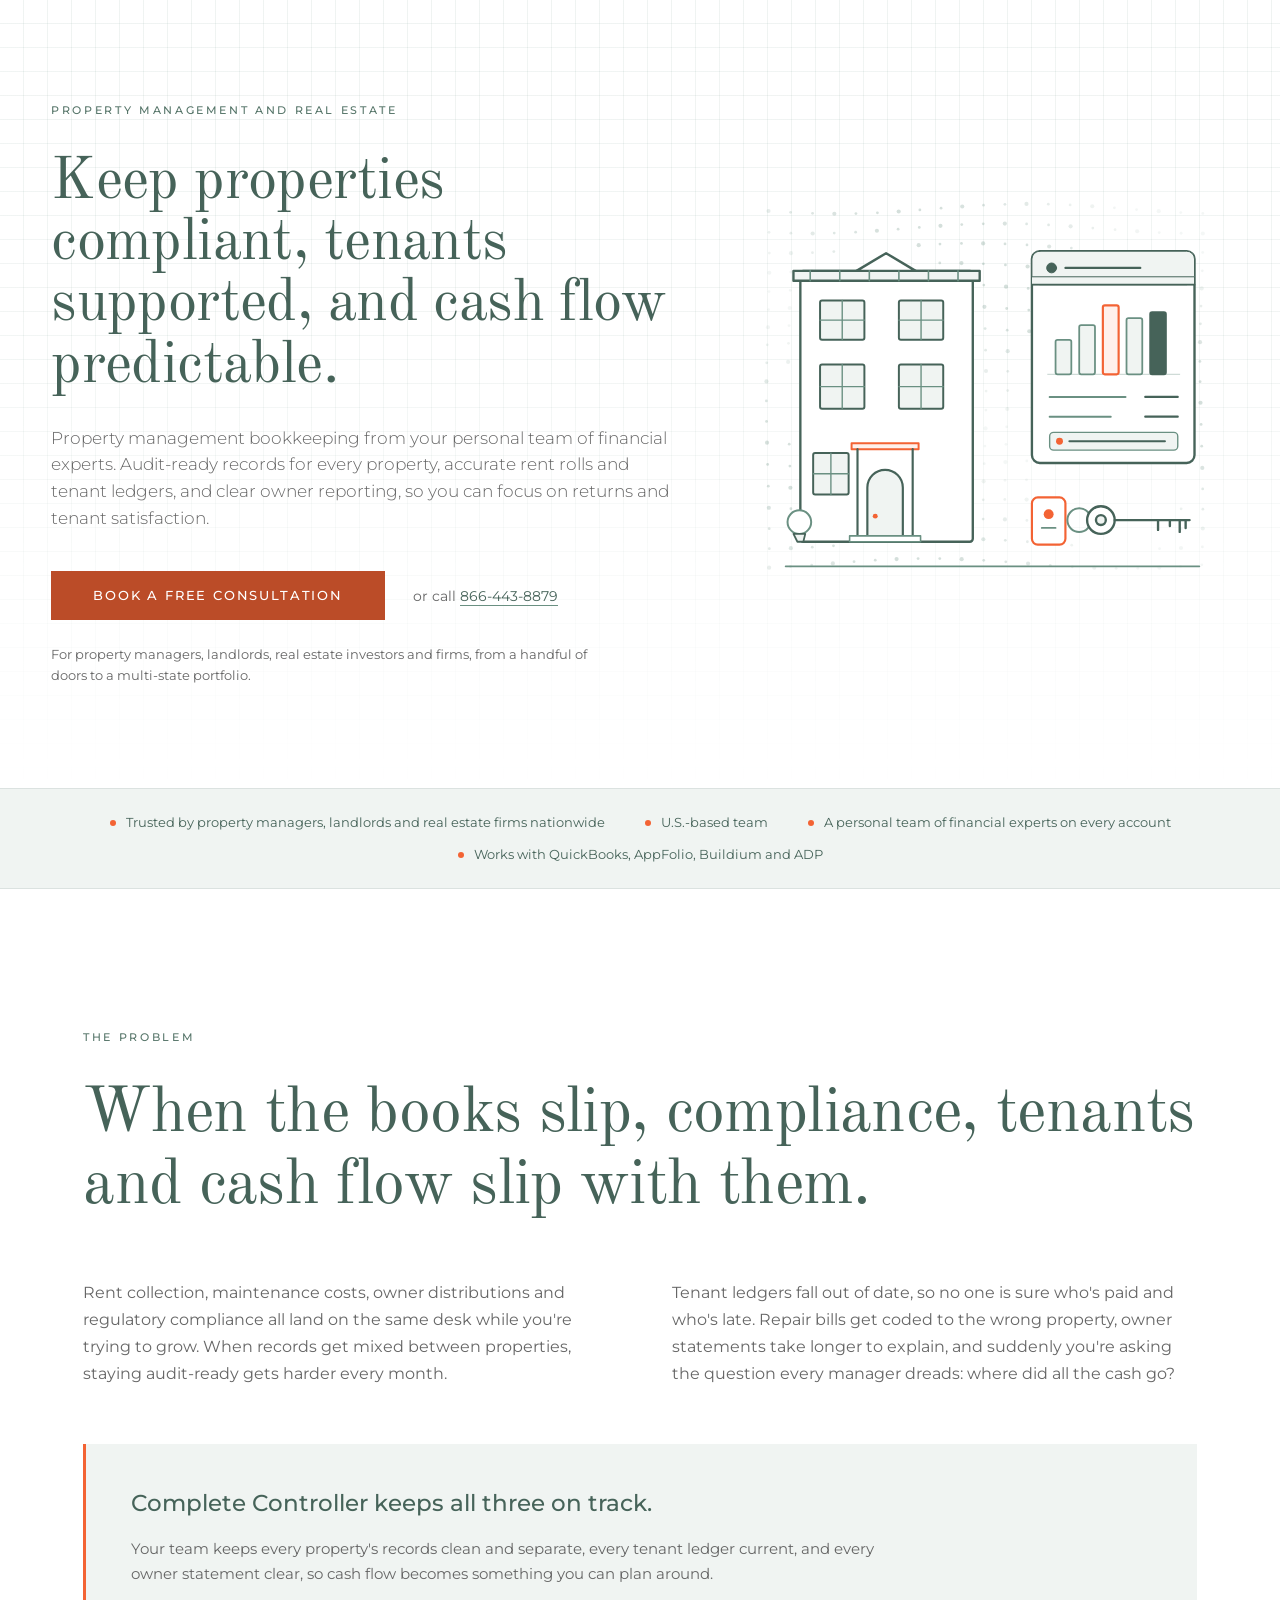
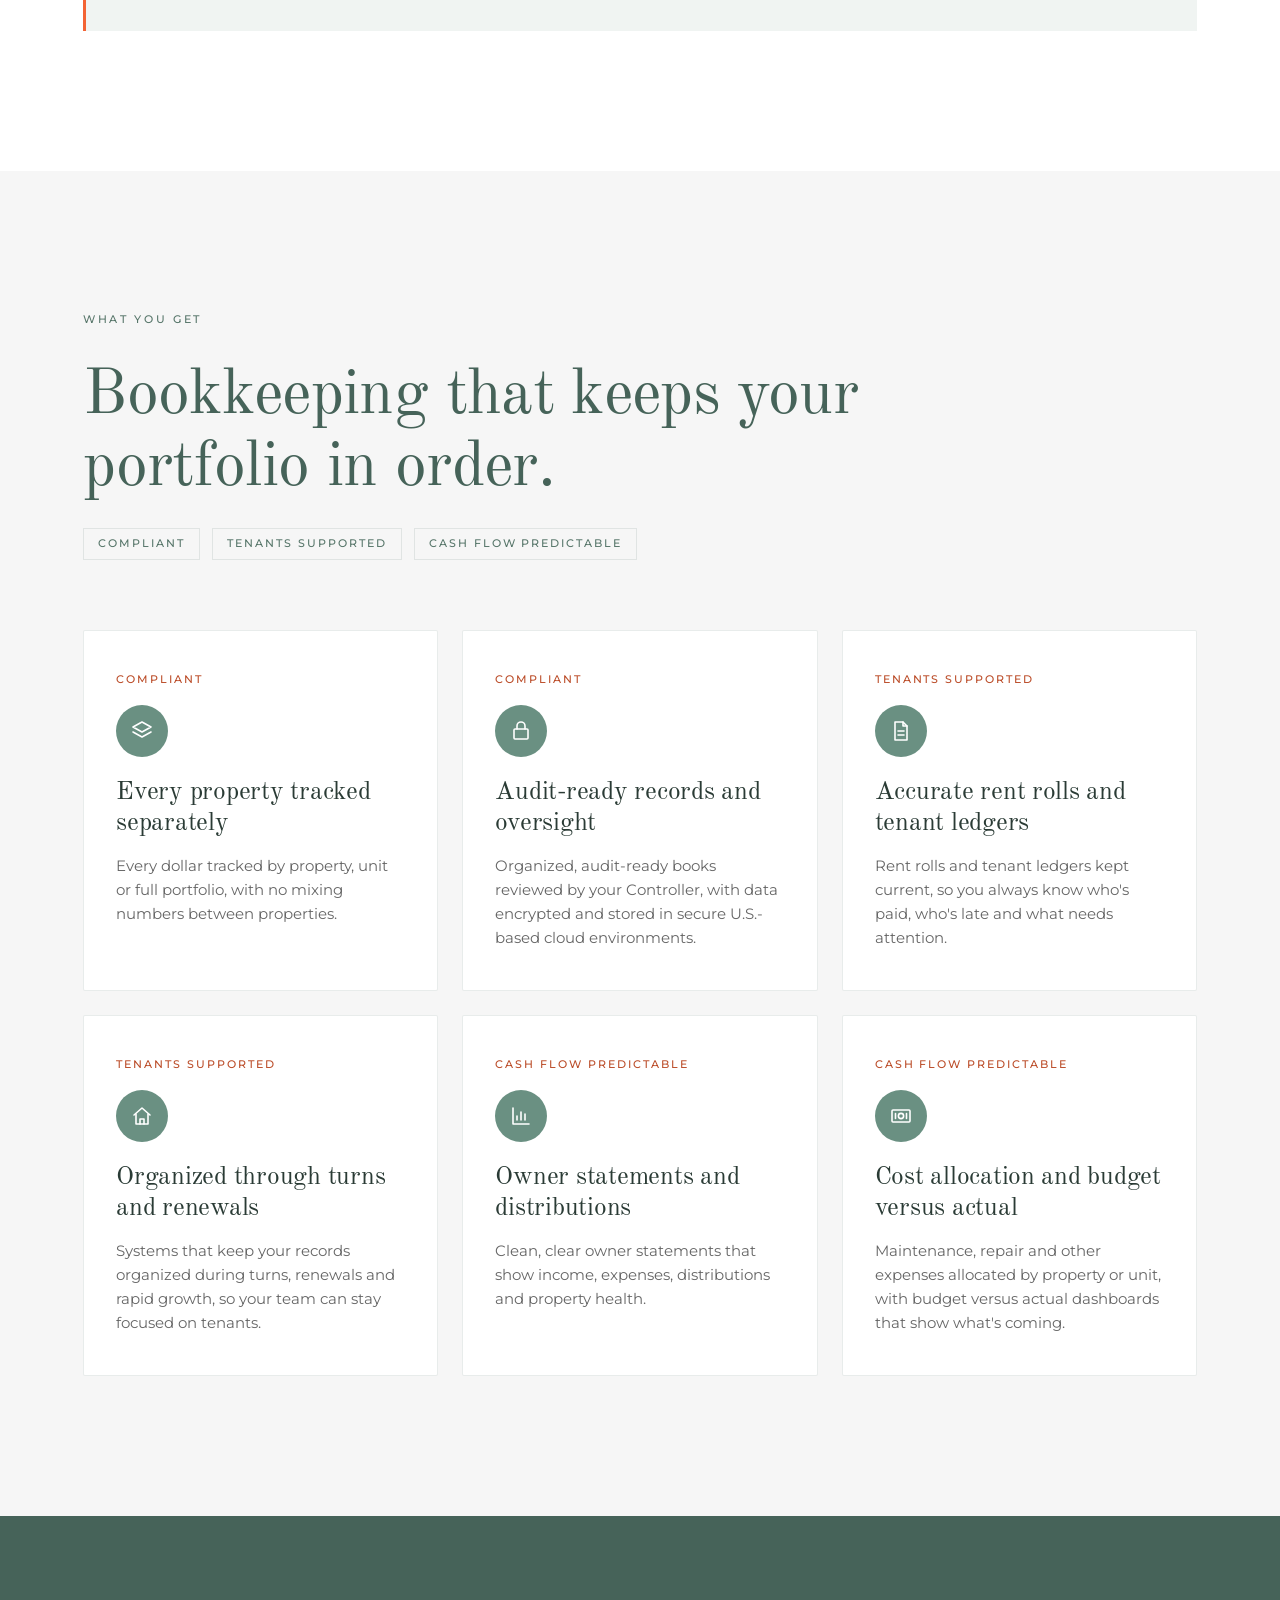
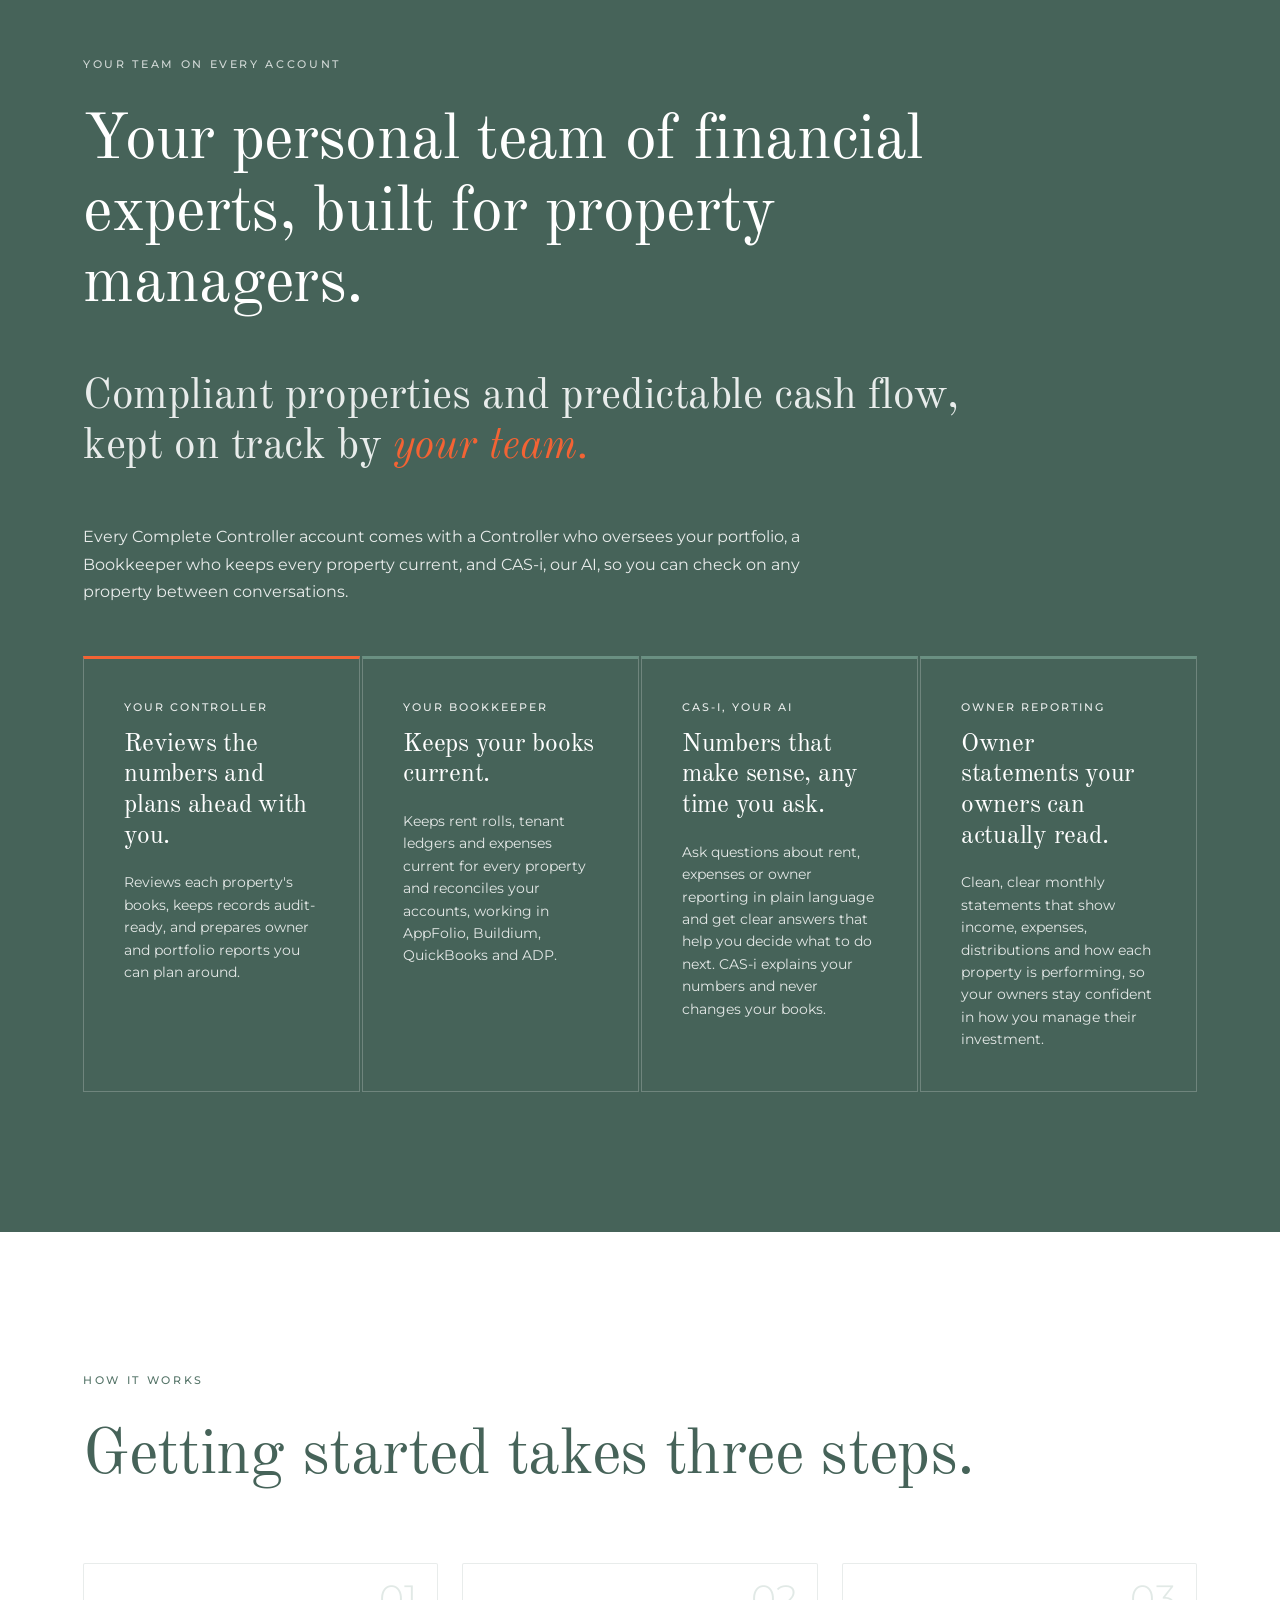
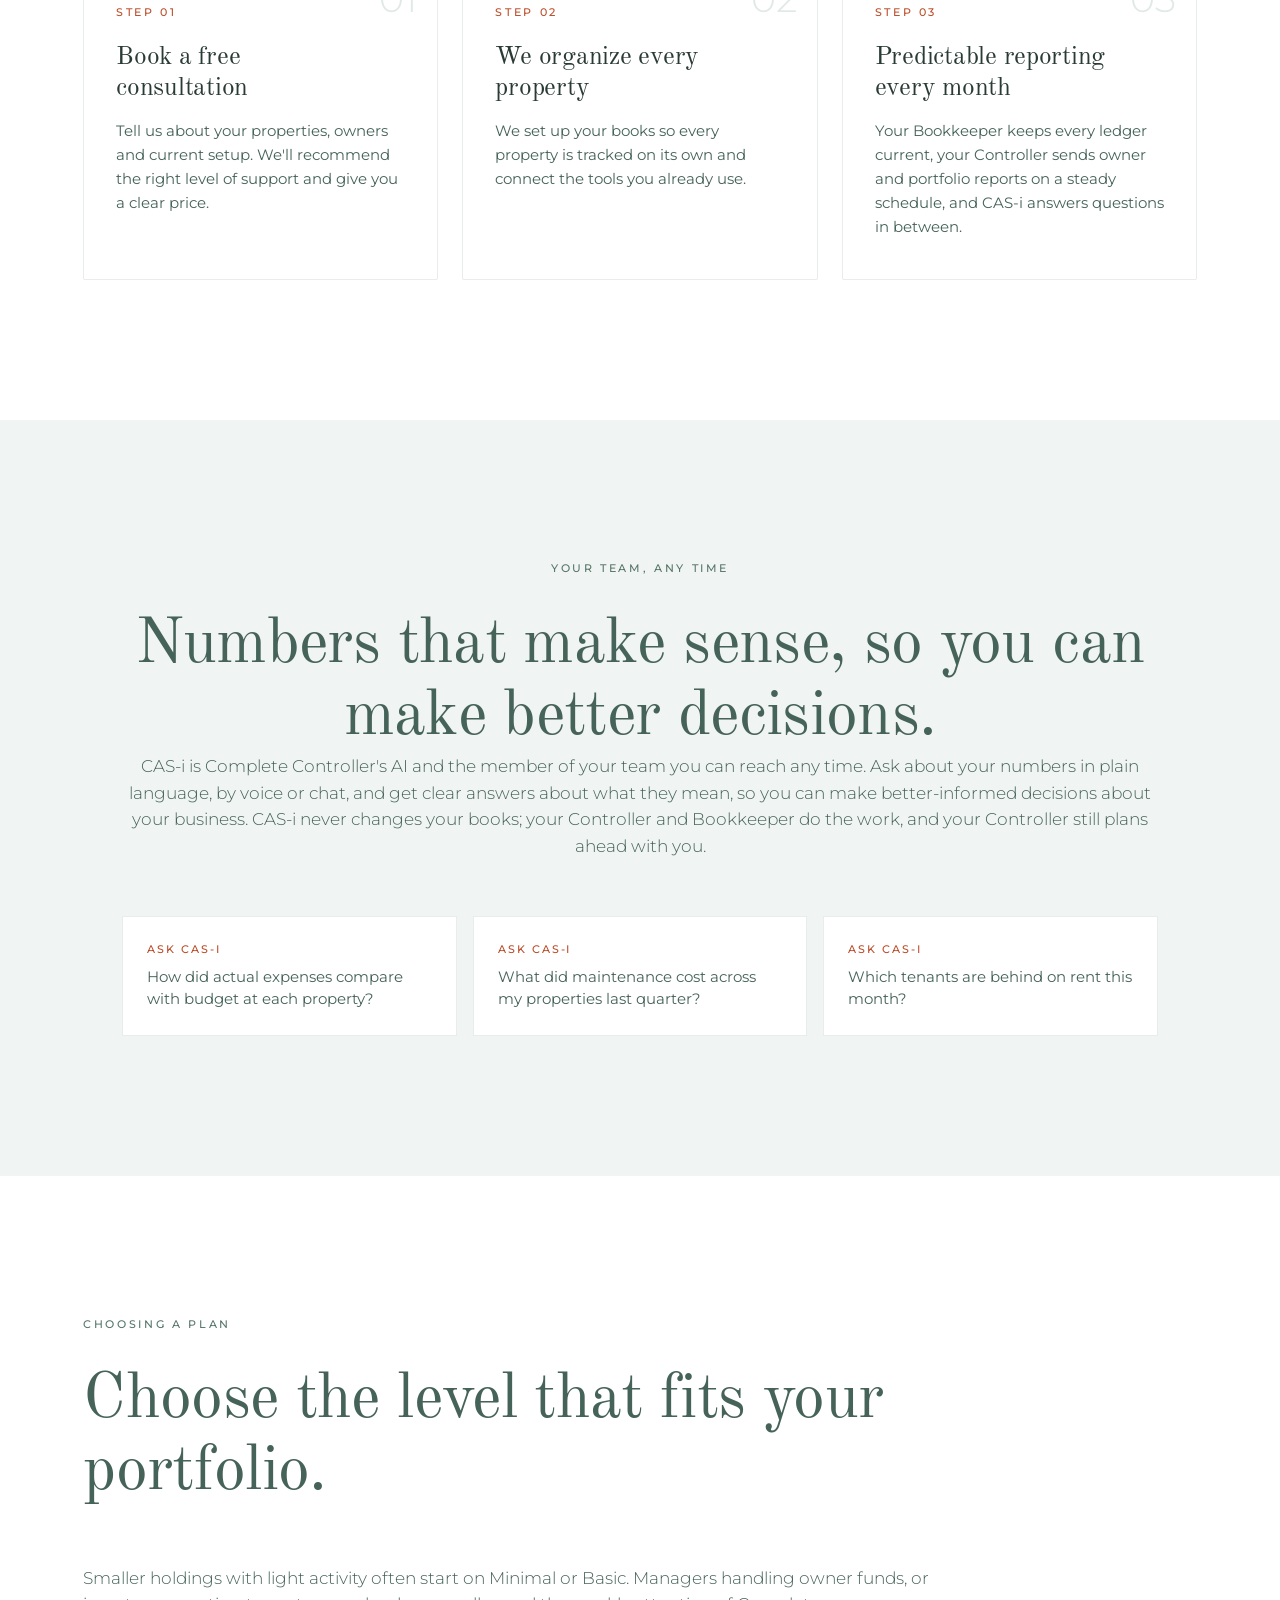
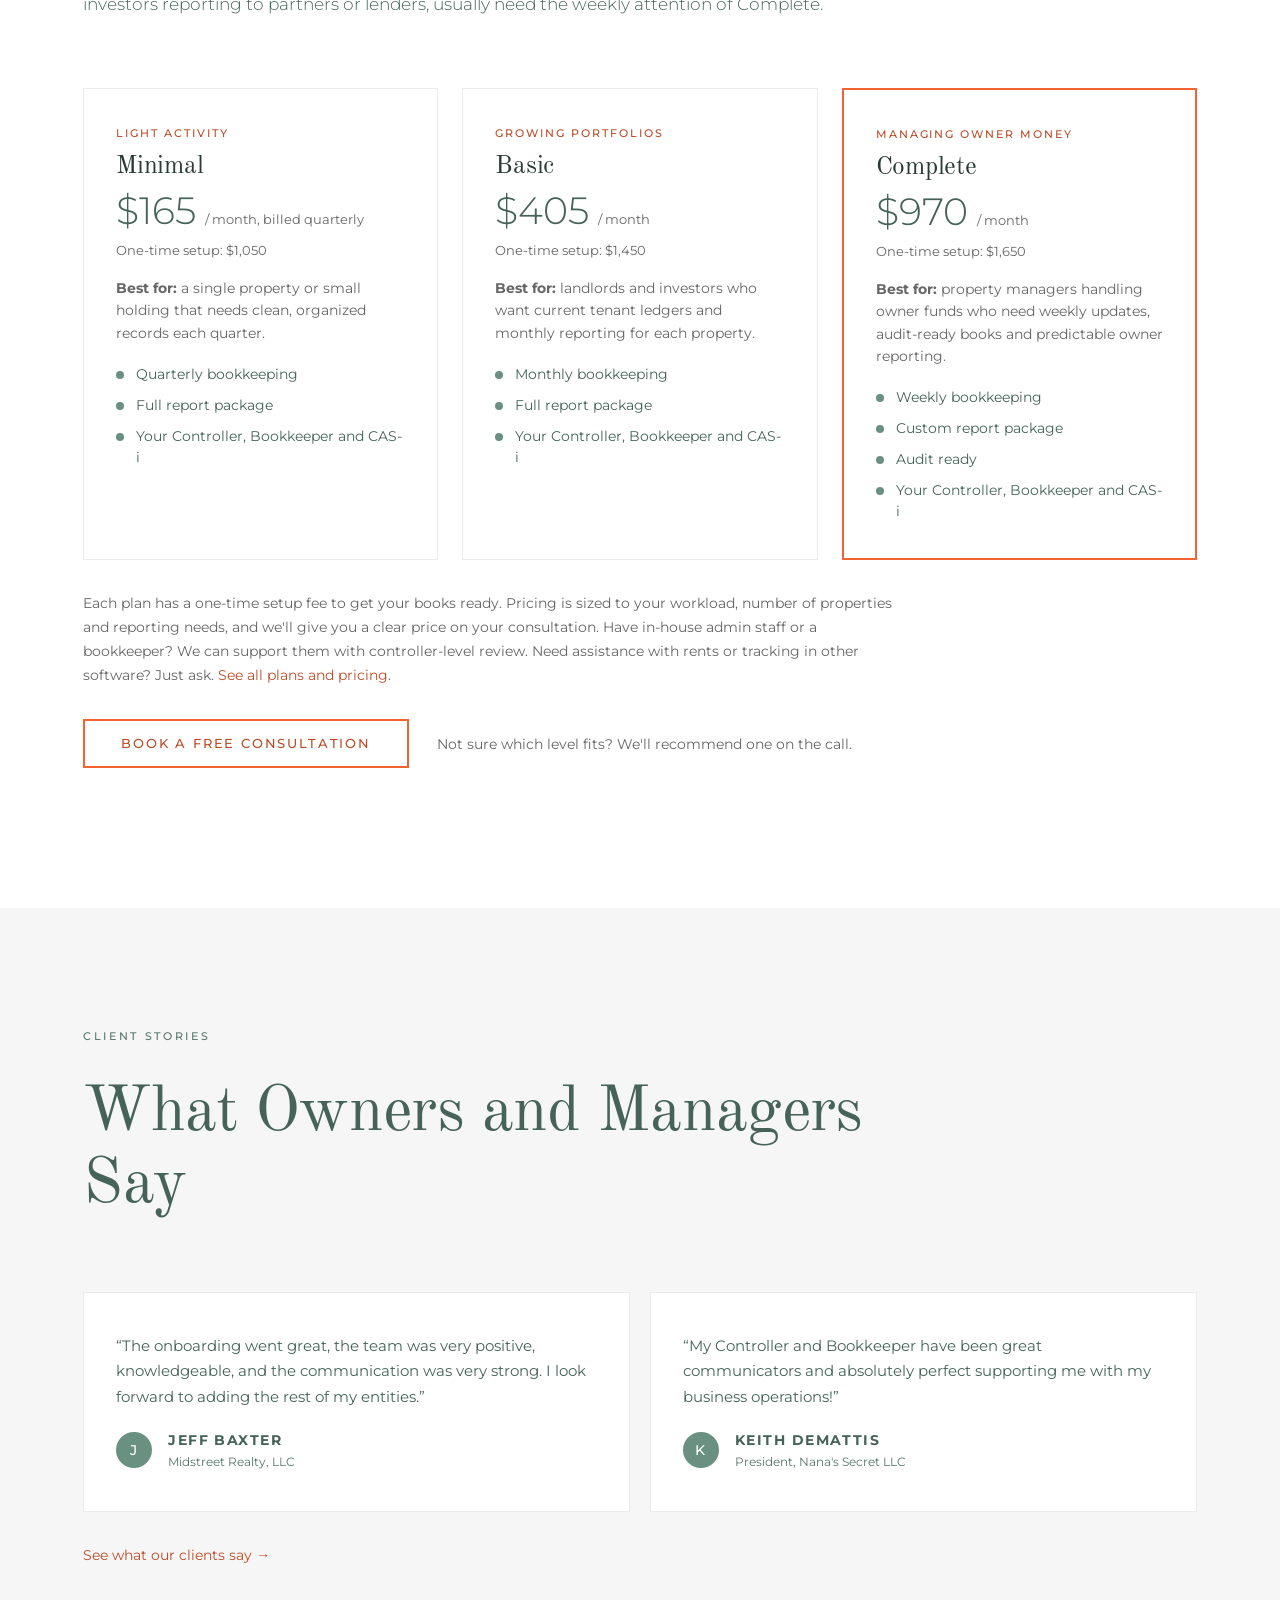
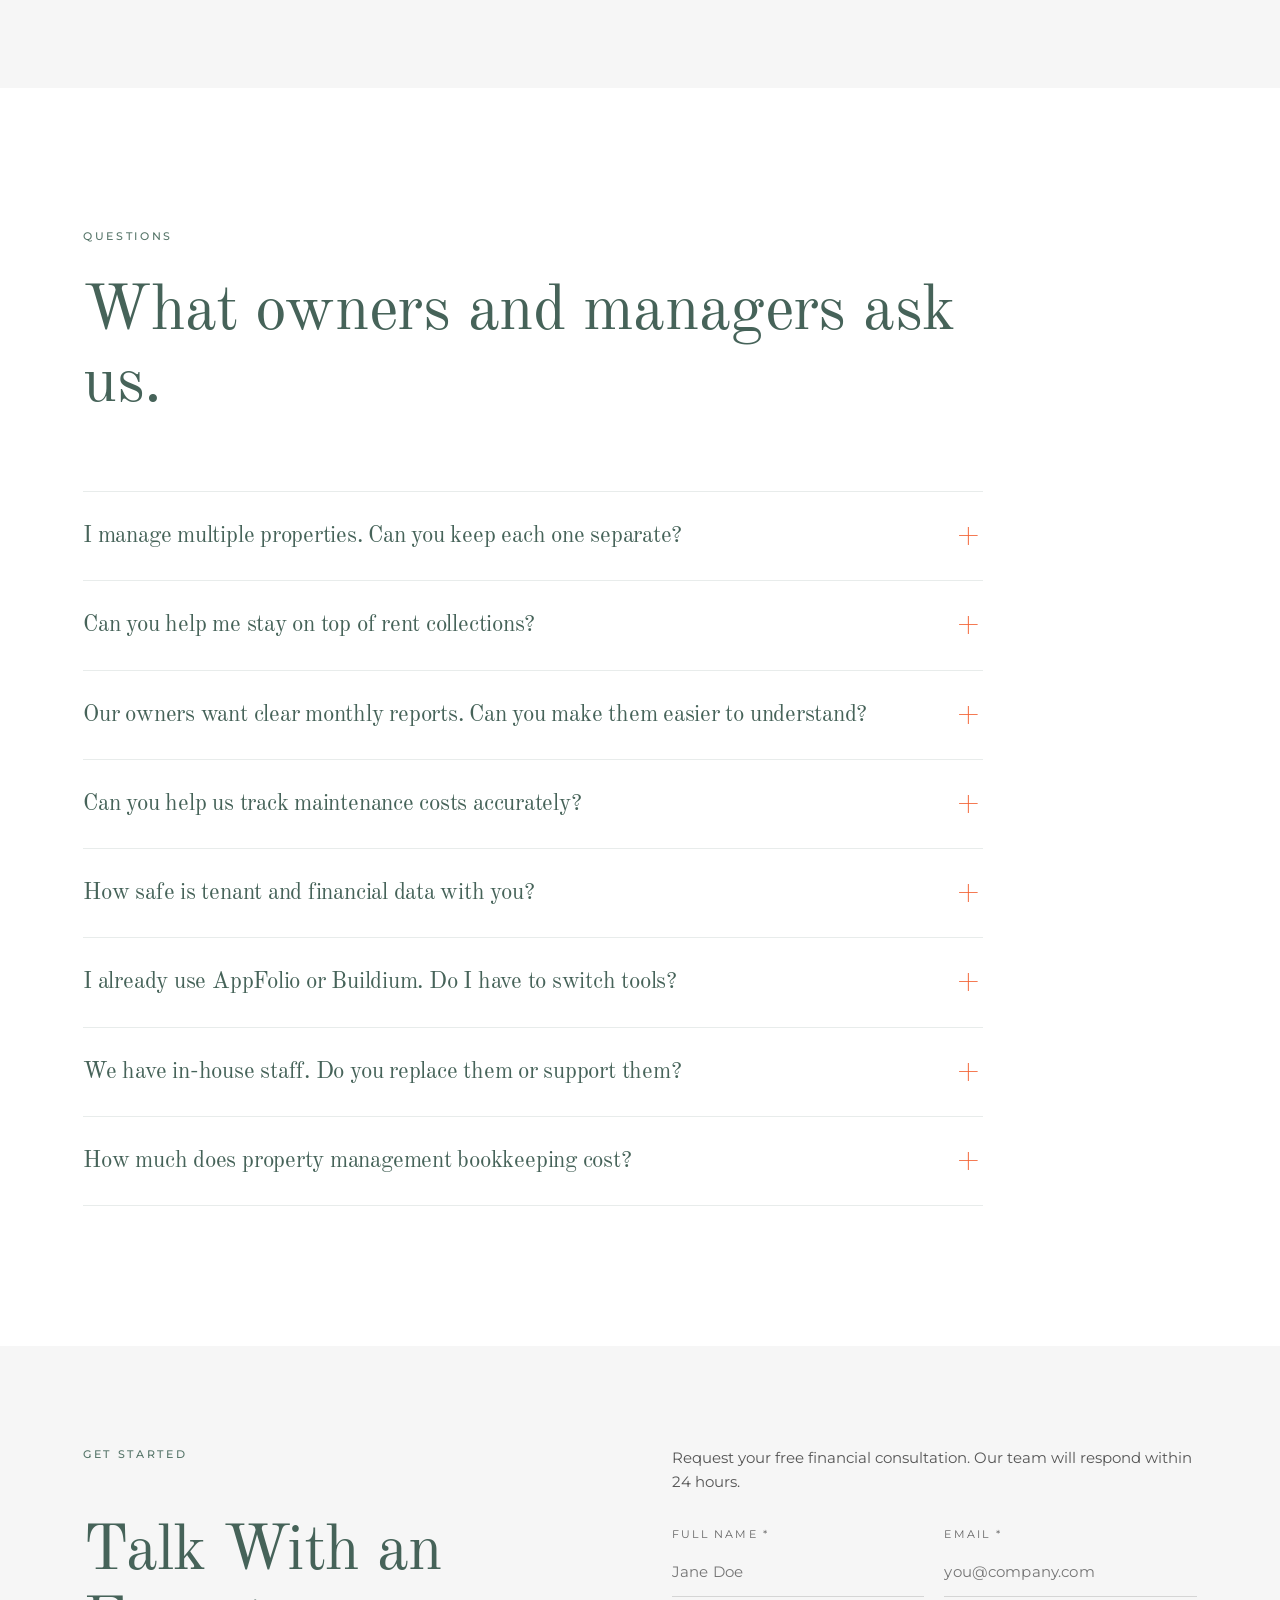
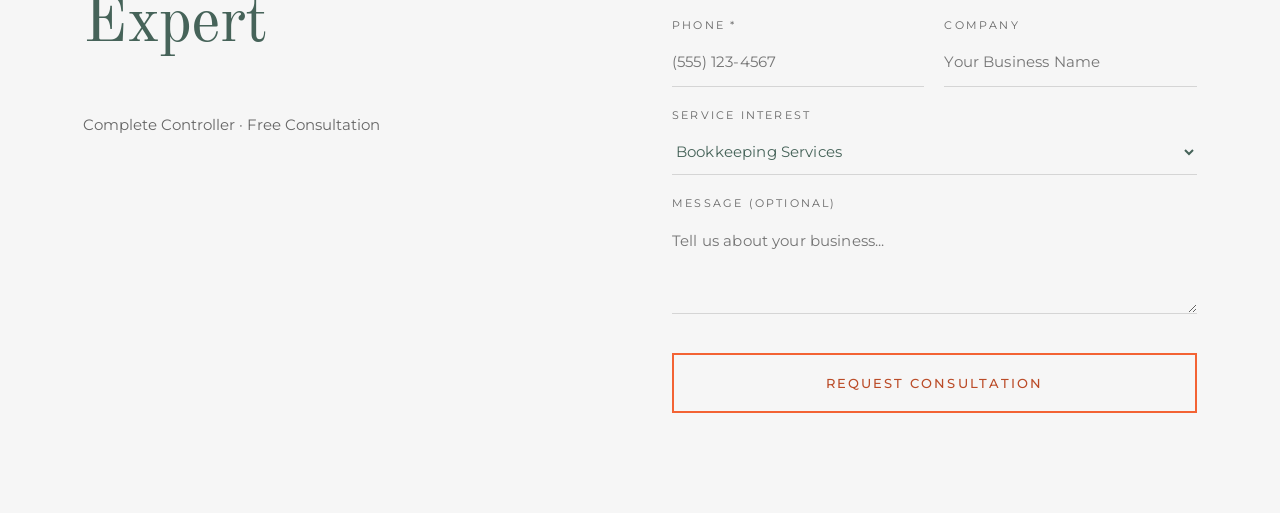
==== commit b838ebc5: "Fix brand fonts and isolate page assets" ====
--- a/html/index.html
+++ b/html/index.html
@@ -5,7 +5,7 @@
 <meta name="viewport" content="width=device-width, initial-scale=1">
 <title>Property Management | Complete Controller</title>
 <meta name="description" content="Complete Controller — Property Management.">
-<link rel="stylesheet" href="assets/css/page.css">
+<link rel="stylesheet" href="assets/css/property-management.css">
 <style>body{margin:0}</style>
 </head>
 <body>
@@ -46,7 +46,7 @@
 </div>
 
 
-<figure class="wp-block-image size-full cc-hero-ledger__art"><img src="assets/images/industry-property-management.svg" alt=""/></figure>
+<figure class="wp-block-image size-full cc-hero-ledger__art"><img src="assets/images/property-management-industry-property-management.svg" alt=""/></figure>
 
 </div>
 
@@ -765,6 +765,6 @@
 
 </div>
 </main>
-<script src="assets/js/page.js" defer></script>
+<script src="assets/js/property-management.js" defer></script>
 </body>
 </html>
--- a/html/assets/css/property-management.css
+++ b/html/assets/css/property-management.css
@@ -0,0 +1,2012 @@
+#cc-html-cc-landing-property-management :where(.is-layout-flow) > * { margin-block-start:0; margin-block-end:0; }
+/* WordPress global styles reset the browser's default body margin. */
+#cc-html-cc-landing-property-management { margin: 0; }
+#cc-html-cc-landing-property-management *,
+#cc-html-cc-landing-property-management *::before,
+#cc-html-cc-landing-property-management *::after { box-sizing: border-box; }
+@font-face{font-family:"Montserrat";font-weight:100 900;font-style:normal;font-display:swap;src:url("../fonts/property-management-montserrat-var.woff2") format("woff2")}
+@font-face{font-family:"Old Standard TT";font-weight:400;font-style:normal;font-display:swap;src:url("../fonts/property-management-oldstandard-400.woff2") format("woff2")}
+@font-face{font-family:"Old Standard TT";font-weight:700;font-style:normal;font-display:swap;src:url("../fonts/property-management-oldstandard-700.woff2") format("woff2")}
+@font-face{font-family:"Old Standard TT";font-weight:400;font-style:italic;font-display:swap;src:url("../fonts/property-management-oldstandard-400-italic.woff2") format("woff2")}
+#cc-html-cc-landing-property-management {
+--wp--preset--color--white: #ffffff;
+--wp--preset--color--cc-light: #f6f6f6;
+--wp--preset--color--cc-tint: #f0f4f2;
+--wp--preset--color--cc-dark: #466359;
+--wp--preset--color--cc-deep: #2a3b35;
+--wp--preset--color--cc-sage: #6a9082;
+--wp--preset--color--cc-sage-ada: #567569;
+--wp--preset--color--cc-orange: #f36334;
+--wp--preset--color--cc-orange-ada: #bb4c28;
+--wp--preset--color--cc-muted: #666666;
+--wp--preset--color--cc-faint: #767676;
+--wp--preset--color--cc-hairline: #e5e7eb;
+--wp--preset--font-size--eyebrow: 11px;
+--wp--preset--font-size--btn-sm: 12px;
+--wp--preset--font-size--btn: 13px;
+--wp--preset--font-size--body: 15px;
+--wp--preset--font-size--body-lg: clamp(14px, 1.1vw, 17px);
+--wp--preset--font-size--lead: clamp(16px, 1.3vw, 18.72px);
+--wp--preset--font-size--quote: clamp(24px, 2.22vw, 32px);
+--wp--preset--font-size--card-sm: 22px;
+--wp--preset--font-size--card: clamp(20px, 1.8vw, 26px);
+--wp--preset--font-size--h2-feature: clamp(32px, 3.05vw, 44px);
+--wp--preset--font-size--h2: clamp(32px, 4.5vw, 56px);
+--wp--preset--font-size--h2-lg: clamp(36px, 4.45vw, 64px);
+--wp--preset--font-size--h1: clamp(36px, 5.5vw, 80px);
+--wp--preset--font-size--display: clamp(36px, 7vw, 96px);
+--wp--preset--font-family--montserrat: Montserrat, sans-serif;
+--wp--preset--font-family--old-standard: "Old Standard TT", serif;
+--wp--preset--spacing--10: 2px;
+--wp--preset--spacing--20: 4px;
+--wp--preset--spacing--30: 8px;
+--wp--preset--spacing--40: 12px;
+--wp--preset--spacing--50: 16px;
+--wp--preset--spacing--60: 20px;
+--wp--preset--spacing--70: 24px;
+--wp--preset--spacing--80: 32px;
+--wp--preset--spacing--90: 40px;
+--wp--preset--spacing--100: 48px;
+--wp--preset--spacing--110: 56px;
+--wp--preset--spacing--120: 64px;
+--wp--preset--spacing--130: clamp(48px, 5.5vw, 80px);
+--wp--preset--spacing--140: clamp(64px, 8.3vw, 120px);
+--wp--preset--spacing--150: clamp(72px, 9.7vw, 140px);
+}
+#cc-html-cc-landing-property-management .has-white-color {color:var(--wp--preset--color--white) !important}
+#cc-html-cc-landing-property-management .has-white-background-color {background-color:var(--wp--preset--color--white) !important}
+#cc-html-cc-landing-property-management .has-cc-light-color {color:var(--wp--preset--color--cc-light) !important}
+#cc-html-cc-landing-property-management .has-cc-light-background-color {background-color:var(--wp--preset--color--cc-light) !important}
+#cc-html-cc-landing-property-management .has-cc-tint-color {color:var(--wp--preset--color--cc-tint) !important}
+#cc-html-cc-landing-property-management .has-cc-tint-background-color {background-color:var(--wp--preset--color--cc-tint) !important}
+#cc-html-cc-landing-property-management .has-cc-dark-color {color:var(--wp--preset--color--cc-dark) !important}
+#cc-html-cc-landing-property-management .has-cc-dark-background-color {background-color:var(--wp--preset--color--cc-dark) !important}
+#cc-html-cc-landing-property-management .has-cc-deep-color {color:var(--wp--preset--color--cc-deep) !important}
+#cc-html-cc-landing-property-management .has-cc-deep-background-color {background-color:var(--wp--preset--color--cc-deep) !important}
+#cc-html-cc-landing-property-management .has-cc-sage-color {color:var(--wp--preset--color--cc-sage) !important}
+#cc-html-cc-landing-property-management .has-cc-sage-background-color {background-color:var(--wp--preset--color--cc-sage) !important}
+#cc-html-cc-landing-property-management .has-cc-sage-ada-color {color:var(--wp--preset--color--cc-sage-ada) !important}
+#cc-html-cc-landing-property-management .has-cc-sage-ada-background-color {background-color:var(--wp--preset--color--cc-sage-ada) !important}
+#cc-html-cc-landing-property-management .has-cc-orange-color {color:var(--wp--preset--color--cc-orange) !important}
+#cc-html-cc-landing-property-management .has-cc-orange-background-color {background-color:var(--wp--preset--color--cc-orange) !important}
+#cc-html-cc-landing-property-management .has-cc-orange-ada-color {color:var(--wp--preset--color--cc-orange-ada) !important}
+#cc-html-cc-landing-property-management .has-cc-orange-ada-background-color {background-color:var(--wp--preset--color--cc-orange-ada) !important}
+#cc-html-cc-landing-property-management .has-cc-muted-color {color:var(--wp--preset--color--cc-muted) !important}
+#cc-html-cc-landing-property-management .has-cc-muted-background-color {background-color:var(--wp--preset--color--cc-muted) !important}
+#cc-html-cc-landing-property-management .has-cc-faint-color {color:var(--wp--preset--color--cc-faint) !important}
+#cc-html-cc-landing-property-management .has-cc-faint-background-color {background-color:var(--wp--preset--color--cc-faint) !important}
+#cc-html-cc-landing-property-management .has-cc-hairline-color {color:var(--wp--preset--color--cc-hairline) !important}
+#cc-html-cc-landing-property-management .has-cc-hairline-background-color {background-color:var(--wp--preset--color--cc-hairline) !important}
+#cc-html-cc-landing-property-management .has-eyebrow-font-size {font-size:var(--wp--preset--font-size--eyebrow) !important}
+#cc-html-cc-landing-property-management .has-btn-sm-font-size {font-size:var(--wp--preset--font-size--btn-sm) !important}
+#cc-html-cc-landing-property-management .has-btn-font-size {font-size:var(--wp--preset--font-size--btn) !important}
+#cc-html-cc-landing-property-management .has-body-font-size {font-size:var(--wp--preset--font-size--body) !important}
+#cc-html-cc-landing-property-management .has-body-lg-font-size {font-size:var(--wp--preset--font-size--body-lg) !important}
+#cc-html-cc-landing-property-management .has-lead-font-size {font-size:var(--wp--preset--font-size--lead) !important}
+#cc-html-cc-landing-property-management .has-quote-font-size {font-size:var(--wp--preset--font-size--quote) !important}
+#cc-html-cc-landing-property-management .has-card-sm-font-size {font-size:var(--wp--preset--font-size--card-sm) !important}
+#cc-html-cc-landing-property-management .has-card-font-size {font-size:var(--wp--preset--font-size--card) !important}
+#cc-html-cc-landing-property-management .has-h-2-feature-font-size {font-size:var(--wp--preset--font-size--h2-feature) !important}
+#cc-html-cc-landing-property-management .has-h-2-font-size {font-size:var(--wp--preset--font-size--h2) !important}
+#cc-html-cc-landing-property-management .has-h-2-lg-font-size {font-size:var(--wp--preset--font-size--h2-lg) !important}
+#cc-html-cc-landing-property-management .has-h-1-font-size {font-size:var(--wp--preset--font-size--h1) !important}
+#cc-html-cc-landing-property-management .has-display-font-size {font-size:var(--wp--preset--font-size--display) !important}
+#cc-html-cc-landing-property-management .has-montserrat-font-family {font-family:var(--wp--preset--font-family--montserrat) !important}
+#cc-html-cc-landing-property-management .has-old-standard-font-family {font-family:var(--wp--preset--font-family--old-standard) !important}
+#cc-html-cc-landing-property-management {font-family:var(--wp--preset--font-family--montserrat);font-size:var(--wp--preset--font-size--body);font-weight:400;line-height:1.6;color:var(--wp--preset--color--cc-dark);background-color:var(--wp--preset--color--white);padding-top:0;padding-right:0;padding-bottom:0;padding-left:0}
+#cc-html-cc-landing-property-management h1,
+#cc-html-cc-landing-property-management h2,
+#cc-html-cc-landing-property-management h3,
+#cc-html-cc-landing-property-management h4,
+#cc-html-cc-landing-property-management h5,
+#cc-html-cc-landing-property-management h6 {font-family:var(--wp--preset--font-family--montserrat);font-weight:300;color:var(--wp--preset--color--cc-dark)}
+#cc-html-cc-landing-property-management h1 {font-size:var(--wp--preset--font-size--h1);font-weight:400;line-height:1.05;letter-spacing:-0.02em}
+#cc-html-cc-landing-property-management h2 {font-size:var(--wp--preset--font-size--h2);font-weight:300;line-height:1.2;letter-spacing:-0.01em}
+#cc-html-cc-landing-property-management h3 {font-size:var(--wp--preset--font-size--card);font-weight:300;line-height:1.25;letter-spacing:-0.02em;color:var(--wp--preset--color--cc-deep)}
+#cc-html-cc-landing-property-management h4 {font-size:var(--wp--preset--font-size--card-sm);font-weight:500;line-height:1.3;letter-spacing:-0.01em}
+#cc-html-cc-landing-property-management h5 {font-family:var(--wp--preset--font-family--montserrat);font-size:var(--wp--preset--font-size--btn);font-weight:500;line-height:1.6;letter-spacing:0.14em;text-transform:uppercase}
+#cc-html-cc-landing-property-management h6 {font-family:var(--wp--preset--font-family--montserrat);font-size:var(--wp--preset--font-size--eyebrow);font-weight:500;line-height:1.6;letter-spacing:0.24em;text-transform:uppercase;color:var(--wp--preset--color--cc-sage)}
+#cc-html-cc-landing-property-management a:where(:not(.wp-element-button)) {text-decoration:none;color:var(--wp--preset--color--cc-orange-ada)}
+#cc-html-cc-landing-property-management .wp-element-button,
+#cc-html-cc-landing-property-management .wp-block-button__link {font-family:var(--wp--preset--font-family--montserrat);font-size:var(--wp--preset--font-size--btn);font-weight:500;line-height:1;letter-spacing:0.14em;text-transform:uppercase;color:var(--wp--preset--color--white);background-color:var(--wp--preset--color--cc-orange-ada);padding-top:16px;padding-right:40px;padding-bottom:16px;padding-left:40px;border-radius:0px;border-width:2px;border-style:solid;border-color:var(--wp--preset--color--cc-orange-ada)}
+#cc-html-cc-landing-property-management .wp-block-paragraph {line-height:1.6}
+#cc-html-cc-landing-property-management .wp-block-separator {color:var(--wp--preset--color--cc-hairline)}
+#cc-html-cc-landing-property-management .wp-block-image {border-radius:0px}
+#cc-html-cc-landing-property-management .wp-block-quote {font-family:var(--wp--preset--font-family--old-standard);font-size:var(--wp--preset--font-size--quote);font-weight:400}
+#cc-html-cc-landing-property-management :where(.is-layout-flow) > * { margin-block-start: 0; margin-block-end: 0; }
+/**
+ * Complete Controller Modern — component layer.
+ *
+ * theme.json owns tokens (colour, type scale, spacing presets). This file owns the
+ * handful of component behaviours core blocks cannot express: button variants,
+ * hairline tile grids, the eyebrow rule, scroll-reveal and the stat counters.
+ *
+ * Every measurement here was read off completecontroller.com's computed styles.
+ * Changing a number changes the design — prefer editing theme.json first.
+ */
+#cc-html-cc-landing-property-management {
+	/* Section padding. The reference holds a flat 140px at every width, which is
+	   disproportionate on a phone; these clamps match it at desktop and relax
+	   below. The desktop ceilings were raised above the reference deliberately —
+	   the client asked for more air between sections. */
+	--cc-section-pad: clamp(80px, 9.72vw, 140px);
+	--cc-section-pad-tight: clamp(72px, 8.33vw, 120px);
+	--cc-section-pad-sm: clamp(64px, 6.67vw, 96px);
+
+	/* Internal vertical rhythm. Measuring the reference showed its sections run
+	   200–600px taller than a naive rebuild, and almost none of that is outer
+	   padding — it is the space between an eyebrow, its heading, and the content
+	   below. These three values are what make a section feel unhurried. */
+	--cc-rhythm-eyebrow: 32px;
+	--cc-rhythm-head: clamp(48px, 5.5vw, 80px);
+	--cc-rhythm-block: clamp(40px, 4.4vw, 64px);
+
+	--cc-gutter: clamp(20px, 4vw, 76px);
+	--cc-max: 1400px;
+	--cc-hairline: rgba(70, 99, 89, 0.12);
+	--cc-ease: cubic-bezier(0.16, 1, 0.3, 1);
+
+	/* Solid buttons fill with cc-orange-ada (#bb4c28), not brand orange (#f36334).
+	   White 13px label on brand orange measures 3.16:1, below the 4.5:1 WCAG AA
+	   requires at that size; the darker fill measures 5.03:1. It reads as a shade
+	   of the same colour, not a different one.
+
+	   The hex here must match theme.json's cc-orange-ada preset, which is the
+	   authority — this comment previously named a colour the theme never used.
+
+	   Brand orange is unchanged everywhere it is safe: outline button text and
+	   borders, the manifesto accent, tile figures and rules. The "Brand Orange
+	   CTA" style variation restores it on solid buttons if that is ever wanted. */
+	--cc-btn-fill: var(--wp--preset--color--cc-orange-ada);
+	--cc-btn-fill-hover: #a8431f;
+}
+/* ---------------------------------------------------------------- layout -- */
+#cc-html-cc-landing-property-management .cc-section {
+	padding-block: var(--cc-section-pad);
+	padding-inline: var(--cc-gutter);
+}
+#cc-html-cc-landing-property-management .cc-section--tight { padding-block: var(--cc-section-pad-tight); }
+#cc-html-cc-landing-property-management .cc-section--sm { padding-block: var(--cc-section-pad-sm); }
+#cc-html-cc-landing-property-management .cc-section--flush-top { padding-top: 0; }
+#cc-html-cc-landing-property-management .cc-section--flush-bottom { padding-bottom: 0; }
+/* Inner measure. Patterns nest this inside .cc-section. */
+#cc-html-cc-landing-property-management .cc-container {
+	width: 100%;
+	max-width: var(--cc-max);
+	margin-inline: auto;
+}
+#cc-html-cc-landing-property-management .cc-measure { max-width: 900px; }
+#cc-html-cc-landing-property-management .cc-measure--narrow { max-width: 700px; }
+#cc-html-cc-landing-property-management .cc-measure--wide { max-width: 1100px; }
+#cc-html-cc-landing-property-management .cc-center { text-align: center; margin-inline: auto; }
+/* The eyebrow + heading + intro block that opens most sections. Separating it
+   from the content below with one shared value is what keeps the rhythm even
+   across every pattern, rather than each one carrying its own margin. */
+#cc-html-cc-landing-property-management .cc-section-head { margin-bottom: var(--cc-rhythm-head); }
+#cc-html-cc-landing-property-management .cc-section-head > :last-child { margin-bottom: 0; }
+#cc-html-cc-landing-property-management .cc-section-head h2 + p,
+#cc-html-cc-landing-property-management .cc-section-head h2 + .cc-lead { margin-top: var(--cc-rhythm-block); }
+/* Trailing actions sit as far below the content as the head sits above it. */
+#cc-html-cc-landing-property-management .cc-section-foot { margin-top: var(--cc-rhythm-head); }
+/* ------------------------------------------------------------ typography -- */
+/* THE UTILITIES BELOW USE A DOUBLED CLASS SELECTOR ON PURPOSE.
+ *
+ * `.cc-eyebrow` alone is specificity (0,1,0) and loses to any ambient context
+ * rule of the form `.cc-card p` or `.cc-hero p`, which are (0,1,1). That has
+ * already caused three separate bugs: eyebrows resized inside heroes, a lead
+ * paragraph rendered white-on-white, and an eyebrow blown up to body size
+ * inside a card.
+ *
+ * Doubling the class makes them (0,2,0), so an explicitly applied utility always
+ * beats an ambient context rule — which is what an author means when they add
+ * the class. Guarded by tools/check-utilities.js.
+ */
+/* Eyebrows use cc-sage-ada (#567569), not the brand cc-sage (#6a9082).
+   At 11px the brand sage measures 3.19–3.54:1 against the theme's light
+   backgrounds — below the 4.5:1 WCAG AA needs for text this size. The accessible
+   sage is the same hue darkened 19% and clears 4.57:1 on every light surface.
+   Brand sage is still correct for large text, rules and decorative fills. */
+#cc-html-cc-landing-property-management .cc-eyebrow.cc-eyebrow {
+	font-family: var(--wp--preset--font-family--montserrat);
+	font-size: 11px;
+	font-weight: 500;
+	line-height: 1.6;
+	letter-spacing: 0.24em;
+	text-transform: uppercase;
+	color: var(--wp--preset--color--cc-sage-ada);
+	margin: 0 0 var(--cc-rhythm-eyebrow);
+}
+/* 0.75 not 0.65 — 0.65 white over #466359 is 3.84:1 and fails AA.
+   The photographic hero is dark too but carries no .cc-section--dark, so it
+   needs naming here or its eyebrow renders dark sage on dark green (2.33:1). */
+#cc-html-cc-landing-property-management .cc-section--dark .cc-eyebrow,
+#cc-html-cc-landing-property-management .cc-hero:not(.cc-hero--light) .cc-eyebrow { color: rgba(255, 255, 255, 0.75); }
+/* The thin orange rule that sits above the manifesto pull-quote. */
+#cc-html-cc-landing-property-management .cc-rule::before {
+	content: "";
+	display: block;
+	width: 1px;
+	height: 110px;
+	margin: 0 auto 48px;
+	background: var(--wp--preset--color--cc-orange);
+}
+#cc-html-cc-landing-property-management .cc-rule--left::before { margin-inline: 0; }
+#cc-html-cc-landing-property-management .cc-serif {
+	font-family: var(--wp--preset--font-family--old-standard);
+	font-weight: 300;
+	font-size: var(--wp--preset--font-size--display);
+	line-height: 1.1;
+	letter-spacing: -0.02em;
+}
+#cc-html-cc-landing-property-management .cc-serif em { font-style: italic; }
+#cc-html-cc-landing-property-management .cc-serif .cc-accent { color: var(--wp--preset--color--cc-orange); font-style: italic; }
+#cc-html-cc-landing-property-management .cc-lead.cc-lead {
+	font-size: var(--wp--preset--font-size--lead);
+	font-weight: 300;
+	line-height: 1.6;
+}
+#cc-html-cc-landing-property-management .cc-body.cc-body { font-size: 15px; line-height: 1.6; color: var(--wp--preset--color--cc-muted); }
+/* Dark sections invert text colour for every descendant that inherits.
+   The utility overrides are named explicitly: now that the utilities are (0,2,0),
+   a plain `.cc-section--dark p` rule would lose to them and leave muted grey
+   body copy sitting on dark green. */
+#cc-html-cc-landing-property-management .cc-section--dark,
+#cc-html-cc-landing-property-management .cc-section--dark :is(h1, h2, h3, h4, h5, h6) { color: #fff; }
+#cc-html-cc-landing-property-management .cc-section--dark p,
+#cc-html-cc-landing-property-management .cc-section--dark .cc-body.cc-body,
+#cc-html-cc-landing-property-management .cc-section--dark .cc-lead.cc-lead { color: rgba(255, 255, 255, 0.88); }
+/* -------------------------------------------------------------- buttons -- */
+/* WordPress puts a block's className on the button's WRAPPER <div>, never on
+   the <a> inside it. Styling therefore has to reach the link through the
+   wrapper, which is what every rule below does.
+
+   Do NOT "fix" this by also writing cc-btn onto the <a> in pattern markup.
+   core/button's save() emits exactly `wp-block-button__link wp-element-button`
+   on the anchor, so any extra class there makes the stored HTML differ from the
+   regenerated HTML, and Gutenberg flags the block in the editor as "Block
+   contains unexpected or invalid content" with an Attempt recovery button.
+   Recovery then silently strips the class, so the styling was never reliable
+   either. Selecting through the wrapper keeps markup canonical AND styled.
+
+   The child selector also matches pages saved under the old markup, where the
+   <a> still carries cc-btn — those keep rendering correctly without a rebuild. */
+#cc-html-cc-landing-property-management .wp-block-button.cc-btn > .wp-block-button__link {
+	display: inline-block;
+	font-family: var(--wp--preset--font-family--montserrat);
+	font-size: 13px;
+	font-weight: 500;
+	line-height: 1;
+	letter-spacing: 0.14em;
+	text-transform: uppercase;
+	text-decoration: none;
+	border-radius: 0;
+	padding: 16px 40px;
+	border: 2px solid var(--cc-btn-fill);
+	background: var(--cc-btn-fill);
+	color: #fff;
+	transition: background-color 0.25s var(--cc-ease), color 0.25s var(--cc-ease),
+		border-color 0.25s var(--cc-ease);
+}
+#cc-html-cc-landing-property-management .wp-block-button.cc-btn > .wp-block-button__link:hover {
+	background: var(--cc-btn-fill-hover);
+	border-color: var(--cc-btn-fill-hover);
+	color: #fff;
+}
+/* Outline label is text on white, so it needs the accessible orange too —
+   brand orange on white is the same failing 3.16:1. The border may stay brand
+   orange: a border is a UI boundary, judged at 3:1, which it clears. */
+#cc-html-cc-landing-property-management .wp-block-button.cc-btn--outline > .wp-block-button__link {
+	background: transparent;
+	color: var(--wp--preset--color--cc-orange-ada);
+	border-color: var(--wp--preset--color--cc-orange);
+	padding: 16px 36px;
+}
+#cc-html-cc-landing-property-management .wp-block-button.cc-btn--outline > .wp-block-button__link:hover {
+	background: var(--cc-btn-fill);
+	color: #fff;
+}
+/* Ghost sits on dark sections and photographic heroes. */
+#cc-html-cc-landing-property-management .wp-block-button.cc-btn--ghost > .wp-block-button__link {
+	background: transparent;
+	color: rgba(255, 255, 255, 0.8);
+	border: 1px solid rgba(255, 255, 255, 0.3);
+}
+#cc-html-cc-landing-property-management .wp-block-button.cc-btn--ghost > .wp-block-button__link:hover {
+	background: rgba(255, 255, 255, 0.08);
+	border-color: rgba(255, 255, 255, 0.6);
+	color: #fff;
+}
+#cc-html-cc-landing-property-management .wp-block-button.cc-btn--sm > .wp-block-button__link {
+	font-size: 12px;
+	letter-spacing: 0.14em;
+	padding: 10px 24px;
+	border-width: 1px;
+}
+/* ---------------------------------------------------------------- cards -- */
+#cc-html-cc-landing-property-management .cc-card {
+	display: block;
+	background: #fff;
+	border: 1px solid var(--cc-hairline);
+	border-radius: 2px;
+	padding: 40px 32px;
+	height: 100%;
+	text-decoration: none;
+	transition: border-color 0.3s var(--cc-ease), transform 0.3s var(--cc-ease);
+}
+#cc-html-cc-landing-property-management a.cc-card:hover { border-color: var(--wp--preset--color--cc-sage); transform: translateY(-2px); }
+#cc-html-cc-landing-property-management .cc-card h3,
+#cc-html-cc-landing-property-management .cc-card h4 { margin: 0 0 16px; }
+#cc-html-cc-landing-property-management .cc-card p { margin: 0; font-size: 15px; line-height: 1.6; color: var(--wp--preset--color--cc-muted); }
+#cc-html-cc-landing-property-management .cc-card--plain { border-color: var(--cc-hairline); padding: 32px; }
+/* -------------------------------------------------------------- grids ---- */
+#cc-html-cc-landing-property-management .cc-grid { display: grid; gap: 24px; }
+#cc-html-cc-landing-property-management .cc-grid--2 { grid-template-columns: repeat(2, minmax(0, 1fr)); }
+#cc-html-cc-landing-property-management .cc-grid--3 { grid-template-columns: repeat(3, minmax(0, 1fr)); }
+#cc-html-cc-landing-property-management .cc-grid--4 { grid-template-columns: repeat(4, minmax(0, 1fr)); }
+#cc-html-cc-landing-property-management .cc-grid--prose { grid-template-columns: repeat(2, minmax(0, 1fr)); gap: 40px 64px; }
+#cc-html-cc-landing-property-management .cc-grid--quotes { grid-template-columns: repeat(3, minmax(0, 1fr)); gap: 20px; }
+/* Hairline grids: a 2px gap over 1px borders reads as a single ruled table.
+   This is the signature of the case-study, model and stat blocks. */
+#cc-html-cc-landing-property-management .cc-grid--hairline { gap: 2px; }
+#cc-html-cc-landing-property-management .cc-grid--hairline > * { border: 1px solid var(--wp--preset--color--cc-dark); border-radius: 0; }
+#cc-html-cc-landing-property-management .cc-section--dark .cc-grid--hairline > * { border-color: rgba(255, 255, 255, 0.22); }
+@media (max-width: 1024px) {#cc-html-cc-landing-property-management .cc-grid--4 { grid-template-columns: repeat(2, minmax(0, 1fr)); }
+#cc-html-cc-landing-property-management .cc-grid--quotes { grid-template-columns: repeat(2, minmax(0, 1fr)); }}
+@media (max-width: 782px) {#cc-html-cc-landing-property-management .cc-grid--2,
+#cc-html-cc-landing-property-management .cc-grid--3,
+#cc-html-cc-landing-property-management .cc-grid--4,
+#cc-html-cc-landing-property-management .cc-grid--prose,
+#cc-html-cc-landing-property-management .cc-grid--quotes { grid-template-columns: minmax(0, 1fr); }}
+/* --------------------------------------------------------------- tiles --- */
+#cc-html-cc-landing-property-management .cc-tile {
+	background: #fff;
+	padding: 40px;
+	display: flex;
+	flex-direction: column;
+	gap: 12px;
+	min-height: 100%;
+}
+#cc-html-cc-landing-property-management .cc-tile__meta {
+	font-size: 11px;
+	font-weight: 500;
+	letter-spacing: 0.18em;
+	text-transform: uppercase;
+	color: var(--wp--preset--color--cc-sage-ada);
+}
+#cc-html-cc-landing-property-management .cc-tile__figure {
+	font-family: var(--wp--preset--font-family--montserrat);
+	font-size: clamp(32px, 3.05vw, 44px);
+	font-weight: 300;
+	line-height: 1.1;
+	color: var(--wp--preset--color--cc-orange);
+	margin-top: auto;
+}
+#cc-html-cc-landing-property-management .cc-section--dark .cc-tile { background: transparent; }
+/* Linked tiles — the case study grid. The whole tile is one anchor, so the
+   photograph, the title and the figure are all part of the same target. */
+#cc-html-cc-landing-property-management .cc-tile--linked {
+	display: flex;
+	flex-direction: column;
+	gap: 0;
+	padding: 0;
+	text-decoration: none;
+	color: inherit;
+	overflow: hidden;
+	transition: background-color 0.3s var(--cc-ease);
+}
+#cc-html-cc-landing-property-management .cc-tile__media {
+	display: block;
+	aspect-ratio: 16 / 9;
+	overflow: hidden;
+	background: var(--wp--preset--color--cc-deep);
+}
+#cc-html-cc-landing-property-management .cc-tile__media img {
+	width: 100%;
+	height: 100%;
+	object-fit: cover;
+	display: block;
+	transition: transform 0.6s var(--cc-ease);
+}
+#cc-html-cc-landing-property-management .cc-tile--linked:hover .cc-tile__media img { transform: scale(1.04); }
+#cc-html-cc-landing-property-management .cc-tile__body {
+	display: flex;
+	flex-direction: column;
+	gap: 12px;
+	padding: 32px 40px 40px;
+	flex: 1;
+}
+#cc-html-cc-landing-property-management .cc-tile__title {
+	font-family: var(--wp--preset--font-family--montserrat);
+	font-size: var(--wp--preset--font-size--card);
+	font-weight: 300;
+	line-height: 1.25;
+	letter-spacing: -0.02em;
+	color: var(--wp--preset--color--cc-deep);
+}
+#cc-html-cc-landing-property-management .cc-tile__copy { font-size: 15px; line-height: 1.6; color: var(--wp--preset--color--cc-muted); }
+#cc-html-cc-landing-property-management .cc-tile__foot {
+	display: flex;
+	align-items: baseline;
+	justify-content: space-between;
+	gap: 16px;
+	flex-wrap: wrap;
+	margin-top: auto;
+	padding-top: 24px;
+}
+#cc-html-cc-landing-property-management .cc-tile__more {
+	font-size: 11px;
+	font-weight: 500;
+	letter-spacing: 0.18em;
+	text-transform: uppercase;
+	color: var(--wp--preset--color--cc-sage-ada);
+	white-space: nowrap;
+}
+#cc-html-cc-landing-property-management .cc-tile--linked:hover .cc-tile__more { color: var(--wp--preset--color--cc-orange); }
+#cc-html-cc-landing-property-management .cc-tile--linked:hover { background: #fdfdfd; }
+/* --------------------------------------------------- case study detail --- */
+/* The lead image sits directly under the title, so the hero closes on the
+   rhythm gap rather than its own full padding — otherwise the hero's bottom
+   padding and the image section's top padding stack into dead space. */
+#cc-html-cc-landing-property-management .cc-case-hero { padding-bottom: var(--cc-rhythm-head); }
+#cc-html-cc-landing-property-management .cc-case-hero__media { margin: 0; }
+#cc-html-cc-landing-property-management .cc-case-hero__media img {
+	width: 100%;
+	aspect-ratio: 16 / 9;
+	object-fit: cover;
+	display: block;
+}
+#cc-html-cc-landing-property-management .cc-case-body {
+	display: grid;
+	grid-template-columns: minmax(0, 1.55fr) minmax(0, 1fr);
+	gap: 40px 80px;
+	align-items: start;
+}
+#cc-html-cc-landing-property-management .cc-case-body__para {
+	font-size: 17px;
+	line-height: 1.75;
+	color: var(--wp--preset--color--cc-muted);
+	margin: 0 0 24px;
+}
+#cc-html-cc-landing-property-management .cc-case-body__para:last-child { margin-bottom: 0; }
+#cc-html-cc-landing-property-management .cc-case-aside {
+	border-left: 1px solid var(--cc-hairline);
+	padding-left: 40px;
+	position: sticky;
+	top: 112px;
+}
+#cc-html-cc-landing-property-management .cc-case-aside__metric {
+	font-family: var(--wp--preset--font-family--montserrat);
+	font-size: clamp(44px, 4.4vw, 64px);
+	font-weight: 300;
+	line-height: 1;
+	letter-spacing: -0.03em;
+	color: var(--wp--preset--color--cc-orange);
+	margin: 0;
+}
+#cc-html-cc-landing-property-management .cc-case-aside__note {
+	font-size: 13px;
+	line-height: 1.5;
+	color: var(--wp--preset--color--cc-muted);
+	margin: 12px 0 0;
+}
+#cc-html-cc-landing-property-management .cc-case-aside__list { list-style: none; padding: 0; margin: 0; display: grid; gap: 14px; }
+#cc-html-cc-landing-property-management .cc-case-aside__list li {
+	position: relative;
+	padding-left: 22px;
+	font-size: 15px;
+	line-height: 1.5;
+	color: var(--wp--preset--color--cc-dark);
+}
+#cc-html-cc-landing-property-management .cc-case-aside__list li::before {
+	content: "";
+	position: absolute;
+	left: 0;
+	top: 0.55em;
+	width: 10px;
+	height: 1px;
+	background: var(--wp--preset--color--cc-orange);
+}
+@media (max-width: 900px) {#cc-html-cc-landing-property-management .cc-case-body { grid-template-columns: minmax(0, 1fr); }
+#cc-html-cc-landing-property-management .cc-case-aside { border-left: 0; padding-left: 0; position: static; border-top: 1px solid var(--cc-hairline); padding-top: 40px; }}
+/* ---------------------------------------------------------------- band --- */
+/* The trust strip between hero and manifesto. 82px tall on the reference page. */
+#cc-html-cc-landing-property-management .cc-band {
+	display: flex;
+	align-items: center;
+	justify-content: center;
+	gap: 32px;
+	flex-wrap: wrap;
+	min-height: 82px;
+	padding-inline: var(--cc-gutter);
+	background: #fff;
+	border-bottom: 1px solid var(--wp--preset--color--cc-hairline);
+}
+#cc-html-cc-landing-property-management .cc-band__text {
+	margin: 0;
+	font-size: 13px;
+	font-weight: 500;
+	letter-spacing: 0.18em;
+	text-transform: uppercase;
+	color: var(--wp--preset--color--cc-dark);
+}
+/* ---------------------------------------------------------------- hero --- */
+#cc-html-cc-landing-property-management .cc-hero {
+	position: relative;
+	display: flex;
+	align-items: center;
+	min-height: min(1040px, 92vh);
+	padding-block: clamp(96px, 12vw, 180px);
+	padding-inline: var(--cc-gutter);
+	background: var(--wp--preset--color--cc-deep);
+	overflow: hidden;
+}
+#cc-html-cc-landing-property-management .cc-hero__media {
+	position: absolute;
+	inset: 0;
+	z-index: 0;
+}
+#cc-html-cc-landing-property-management .cc-hero__media img {
+	width: 100%;
+	height: 100%;
+	object-fit: cover;
+	display: block;
+}
+#cc-html-cc-landing-property-management .cc-hero__scrim {
+	position: absolute;
+	inset: 0;
+	z-index: 1;
+	background: linear-gradient(
+		100deg,
+		rgba(42, 59, 53, 0.94) 0%,
+		rgba(42, 59, 53, 0.82) 42%,
+		rgba(42, 59, 53, 0.35) 100%
+	);
+}
+#cc-html-cc-landing-property-management .cc-hero__inner { position: relative; z-index: 2; width: 100%; max-width: var(--cc-max); margin-inline: auto; }
+#cc-html-cc-landing-property-management .cc-hero__copy { max-width: 750px; }
+#cc-html-cc-landing-property-management .cc-hero h1 { margin: 0 0 24px; color: #fff; }
+/* This rule styles the hero's own body copy, and the exclusions are load-bearing.
+   `.cc-hero p` alone is (0,1,1) and would silently outrank the single-class
+   utilities `.cc-eyebrow` and `.cc-lead`, so both are excluded by name — an
+   element carrying an explicit utility class should keep it. The exclusions also
+   push this selector to (0,3,1), which is why the light-hero override below is
+   written to the same weight. */
+#cc-html-cc-landing-property-management .cc-hero p:not(.cc-eyebrow):not(.cc-lead) {
+	color: rgba(255, 255, 255, 0.88);
+	font-size: clamp(14px, 1.1vw, 17px);
+	line-height: 1.65;
+	max-width: 640px;
+}
+#cc-html-cc-landing-property-management .cc-hero .cc-lead.cc-lead { color: rgba(255, 255, 255, 0.88); max-width: 640px; }
+/* Light hero — the default for every page that is not the homepage. */
+#cc-html-cc-landing-property-management .cc-hero--light {
+	background: #fff;
+	min-height: 0;
+	padding-block: clamp(96px, 10vw, 150px);
+}
+#cc-html-cc-landing-property-management .cc-hero--light h1 { color: var(--wp--preset--color--cc-dark); }
+/* Matches the weight of the dark-hero rule above. Written any lighter, light
+   heroes inherit white body text on a white background and vanish. */
+#cc-html-cc-landing-property-management .cc-hero--light p:not(.cc-eyebrow):not(.cc-lead),
+#cc-html-cc-landing-property-management .cc-hero--light .cc-lead.cc-lead { color: var(--wp--preset--color--cc-muted); }
+/* Blog opener — the supplied finance image remains a true full-bleed
+   background while the tighter height keeps the article index in view. */
+#cc-html-cc-landing-property-management .cc-hero--blog {
+	min-height: clamp(430px, 42vw, 620px);
+	padding-block: clamp(110px, 11vw, 170px);
+}
+#cc-html-cc-landing-property-management .cc-hero--blog .cc-hero__media img { object-position: 50% 54%; }
+#cc-html-cc-landing-property-management .cc-hero--blog .cc-hero__scrim {
+	background: linear-gradient(
+		90deg,
+		rgba(18, 37, 32, .94) 0%,
+		rgba(18, 37, 32, .76) 46%,
+		rgba(18, 37, 32, .28) 100%
+	);
+}
+#cc-html-cc-landing-property-management .cc-hero--blog .cc-hero__copy { max-width: 720px; }
+@media (max-width: 782px) {#cc-html-cc-landing-property-management .cc-hero--blog {
+		min-height: 430px;
+		padding-block: 108px 72px;
+	}
+#cc-html-cc-landing-property-management .cc-hero--blog .cc-hero__media img { object-position: 56% 50%; }
+#cc-html-cc-landing-property-management .cc-hero--blog .cc-hero__scrim {
+		background: linear-gradient(90deg, rgba(18, 37, 32, .94), rgba(18, 37, 32, .58));
+	}}
+#cc-html-cc-landing-property-management .cc-actions { display: flex; flex-wrap: wrap; gap: 16px; margin-top: 40px; }
+/* --------------------------------------------------------------- stats --- */
+#cc-html-cc-landing-property-management .cc-stat { text-align: center; padding: 40px 24px; background: #fff; }
+#cc-html-cc-landing-property-management .cc-stat__value {
+	font-family: var(--wp--preset--font-family--montserrat);
+	font-size: clamp(32px, 3.05vw, 44px);
+	font-weight: 300;
+	line-height: 1.1;
+	color: var(--wp--preset--color--cc-dark);
+	display: block;
+}
+#cc-html-cc-landing-property-management .cc-stat__label {
+	font-size: 11px;
+	font-weight: 500;
+	letter-spacing: 0.24em;
+	text-transform: uppercase;
+	color: var(--wp--preset--color--cc-sage-ada);
+	margin-top: 12px;
+	display: block;
+}
+/* --------------------------------------------------------------- steps --- */
+#cc-html-cc-landing-property-management .cc-step { background: #fff; border: 1px solid var(--cc-hairline); border-radius: 2px; padding: 40px 32px; height: 100%; }
+#cc-html-cc-landing-property-management .cc-step__num {
+	font-family: var(--wp--preset--font-family--montserrat);
+	font-size: 44px;
+	font-weight: 300;
+	line-height: 1;
+	color: var(--wp--preset--color--cc-hairline);
+	display: block;
+	margin-bottom: 24px;
+}
+#cc-html-cc-landing-property-management .cc-step__label {
+	font-size: 11px;
+	font-weight: 500;
+	letter-spacing: 0.24em;
+	text-transform: uppercase;
+	color: var(--wp--preset--color--cc-sage-ada);
+	display: block;
+	margin-bottom: 12px;
+}
+/* ---------------------------------------------------------- testimonial -- */
+#cc-html-cc-landing-property-management .cc-quote { background: var(--wp--preset--color--cc-light); padding: 40px 32px; height: 100%; display: flex; flex-direction: column; gap: 20px; }
+#cc-html-cc-landing-property-management .cc-quote__stars { color: var(--wp--preset--color--cc-orange-ada); letter-spacing: 0.3em; font-size: 13px; }
+#cc-html-cc-landing-property-management .cc-quote__text { font-size: 15px; line-height: 1.7; color: var(--wp--preset--color--cc-dark); margin: 0; flex: 1; }
+#cc-html-cc-landing-property-management .cc-quote__author { font-size: 12px; font-weight: 500; letter-spacing: 0.12em; text-transform: uppercase; color: var(--wp--preset--color--cc-sage-ada); margin: 0; }
+/* -------------------------------------------------------------- header --- */
+#cc-html-cc-landing-property-management .cc-header {
+	position: sticky;
+	top: 0;
+	z-index: 100;
+	background: #fff;
+	border-bottom: 1px solid var(--wp--preset--color--cc-hairline);
+	padding-inline: clamp(20px, 3vw, 44px);
+}
+#cc-html-cc-landing-property-management .cc-header__inner { display: flex; align-items: center; justify-content: space-between; gap: 32px; min-height: 80px; }
+/* The nav / phone / CTA cluster. Core's flex layout does not apply a gap here,
+   so without this the phone number butts straight against the last nav item.
+   margin-left:auto keeps it right-aligned even before a site logo is uploaded,
+   when the logo block renders nothing and space-between has only one child. */
+#cc-html-cc-landing-property-management .cc-header__inner > .wp-block-group {
+	display: flex;
+	align-items: center;
+	gap: 28px;
+	margin-left: auto;
+}
+#cc-html-cc-landing-property-management .cc-header .wp-block-navigation { font-size: 12px; font-weight: 500; letter-spacing: 0.08em; text-transform: uppercase; }
+#cc-html-cc-landing-property-management .cc-header .wp-block-navigation a { color: var(--wp--preset--color--cc-dark); text-decoration: none; }
+#cc-html-cc-landing-property-management .cc-header .wp-block-navigation a:hover { color: var(--wp--preset--color--cc-sage); }
+#cc-html-cc-landing-property-management .cc-header__phone { font-size: 12px; font-weight: 500; letter-spacing: 0.08em; color: var(--wp--preset--color--cc-dark); text-decoration: none; margin: 0; }
+/* Between tablet and desktop the six nav links, the phone number and the CTA
+   together overflow 80px and wrap to a second row. The phone is the one item
+   that is duplicated elsewhere on every page, so it is what gives way. */
+@media (max-width: 1200px) {#cc-html-cc-landing-property-management .cc-header__phone { display: none; }}
+/* Tablet: the links are still inline here (WordPress moves them into the overlay
+   only below 600px), so the logo and the gaps tighten to keep one row. */
+@media (max-width: 1024px) {#cc-html-cc-landing-property-management .cc-header .wp-block-site-logo img { max-width: 170px; height: auto; }
+#cc-html-cc-landing-property-management .cc-header .wp-block-navigation { gap: 18px; }
+#cc-html-cc-landing-property-management .cc-header__inner > .wp-block-group { gap: 18px; }}
+/* Below WordPress's 600px navigation breakpoint the links move into the overlay,
+   which leaves the logo and CTA comfortably on one line again. */
+@media (max-width: 782px) {#cc-html-cc-landing-property-management .cc-header { padding-inline: 20px; }
+#cc-html-cc-landing-property-management .cc-header__inner > .wp-block-group { gap: 16px; }}
+/* -------------------------------------------------------------- footer --- */
+#cc-html-cc-landing-property-management .cc-footer { background: var(--wp--preset--color--cc-light); padding-block: clamp(56px, 6vw, 88px); padding-inline: var(--cc-gutter); }
+#cc-html-cc-landing-property-management .cc-footer__badges { display: flex; flex-wrap: wrap; align-items: center; justify-content: center; gap: 32px; }
+#cc-html-cc-landing-property-management .cc-footer__badges .wp-block-image { margin: 0; }
+/*
+ * Same dual cap as .cc-badge__logo, tuned smaller for a footer. Height alone
+ * let the wide partner logotypes run ~270px while the square ProAdvisor badge
+ * sat at 56px with its own label unreadable; capping width too evens out the
+ * optical weight between tall art and wide art.
+ */
+#cc-html-cc-landing-property-management .cc-footer__badges img {
+	max-height: 72px;
+	max-width: 200px;
+	width: auto;
+	height: auto;
+	object-fit: contain;
+}
+@media (max-width: 781px) {#cc-html-cc-landing-property-management .cc-footer__badges { gap: 28px; }
+#cc-html-cc-landing-property-management .cc-footer__badges img { max-height: 60px; max-width: 170px; }}
+/* ---------------------------------------------------------------- forms -- */
+#cc-html-cc-landing-property-management .cc-form input[type="text"],
+#cc-html-cc-landing-property-management .cc-form input[type="email"],
+#cc-html-cc-landing-property-management .cc-form input[type="tel"],
+#cc-html-cc-landing-property-management .cc-form select,
+#cc-html-cc-landing-property-management .cc-form textarea {
+	width: 100%;
+	padding: 14px 16px;
+	font-family: inherit;
+	font-size: 15px;
+	color: var(--wp--preset--color--cc-dark);
+	background: #fff;
+	border: 1px solid var(--cc-hairline);
+	border-radius: 0;
+}
+#cc-html-cc-landing-property-management .cc-form :is(input, select, textarea):focus-visible {
+	outline: 2px solid var(--wp--preset--color--cc-sage);
+	outline-offset: 1px;
+	border-color: transparent;
+}
+/* ------------------------------------------------------------ animation -- */
+/* The hidden start state is gated on .cc-js, which only lands if scripts run.
+   Without JS these selectors never match and content renders plainly visible. */
+#cc-html-cc-landing-property-management .cc-js .cc-reveal {
+	opacity: 0;
+	transform: translateY(24px);
+	transition: opacity 0.7s var(--cc-ease), transform 0.7s var(--cc-ease);
+	will-change: opacity, transform;
+}
+#cc-html-cc-landing-property-management .cc-js .cc-reveal.is-visible { opacity: 1; transform: none; }
+/* Stagger children so grids resolve in sequence rather than as one block. */
+#cc-html-cc-landing-property-management .cc-js .cc-reveal--stagger > * {
+	opacity: 0;
+	transform: translateY(20px);
+	transition: opacity 0.6s var(--cc-ease), transform 0.6s var(--cc-ease);
+}
+#cc-html-cc-landing-property-management .cc-js .cc-reveal--stagger.is-visible > * { opacity: 1; transform: none; }
+#cc-html-cc-landing-property-management .cc-js .cc-reveal--stagger.is-visible > :nth-child(2) { transition-delay: 0.08s; }
+#cc-html-cc-landing-property-management .cc-js .cc-reveal--stagger.is-visible > :nth-child(3) { transition-delay: 0.16s; }
+#cc-html-cc-landing-property-management .cc-js .cc-reveal--stagger.is-visible > :nth-child(4) { transition-delay: 0.24s; }
+#cc-html-cc-landing-property-management .cc-js .cc-reveal--stagger.is-visible > :nth-child(5) { transition-delay: 0.32s; }
+#cc-html-cc-landing-property-management .cc-js .cc-reveal--stagger.is-visible > :nth-child(6) { transition-delay: 0.40s; }
+@media (prefers-reduced-motion: reduce) {#cc-html-cc-landing-property-management .cc-js .cc-reveal,
+#cc-html-cc-landing-property-management .cc-js .cc-reveal--stagger > * {
+		opacity: 1 !important;
+		transform: none !important;
+		transition: none !important;
+	}
+#cc-html-cc-landing-property-management .cc-card,
+#cc-html-cc-landing-property-management .wp-block-button.cc-btn > .wp-block-button__link { transition: none !important; }}
+/* ----------------------------------------------------------- a11y ------- */
+#cc-html-cc-landing-property-management .cc-sr-only {
+	position: absolute;
+	width: 1px;
+	height: 1px;
+	padding: 0;
+	margin: -1px;
+	overflow: hidden;
+	clip: rect(0, 0, 0, 0);
+	white-space: nowrap;
+	border: 0;
+}
+/* WordPress renders its own skip link with the theme's link colour. Give it an
+   explicit accessible pairing — it is only visible on focus, but when it is
+   visible it is the first thing a keyboard user sees. */
+#cc-html-cc-landing-property-management .skip-link.screen-reader-text:focus {
+	background: var(--wp--preset--color--cc-dark);
+	color: #fff;
+	padding: 14px 24px;
+	font-size: 13px;
+	letter-spacing: 0.08em;
+	text-transform: uppercase;
+	z-index: 200;
+}
+#cc-html-cc-landing-property-management .cc-skip-link {
+	position: absolute;
+	left: -9999px;
+	top: 0;
+	z-index: 200;
+	padding: 12px 20px;
+	background: var(--wp--preset--color--cc-dark);
+	color: #fff;
+	font-size: 13px;
+	letter-spacing: 0.08em;
+	text-transform: uppercase;
+}
+#cc-html-cc-landing-property-management .cc-skip-link:focus { left: 0; }
+#cc-html-cc-landing-property-management :where(a, button, input, select, textarea, summary):focus-visible {
+	outline: 2px solid var(--wp--preset--color--cc-orange);
+	outline-offset: 2px;
+}
+/* ------------------------------------------------------------- pricing -- */
+#cc-html-cc-landing-property-management .cc-plan {
+	background: #fff;
+	border: 1px solid var(--cc-hairline);
+	border-radius: 2px;
+	padding: 48px 32px;
+	height: 100%;
+	display: flex;
+	flex-direction: column;
+	gap: 16px;
+}
+#cc-html-cc-landing-property-management .cc-plan--featured { border-color: var(--wp--preset--color--cc-orange); border-width: 2px; }
+#cc-html-cc-landing-property-management .cc-plan__name {
+	font-size: 11px;
+	font-weight: 500;
+	letter-spacing: 0.24em;
+	text-transform: uppercase;
+	color: var(--wp--preset--color--cc-sage-ada);
+	margin: 0;
+}
+#cc-html-cc-landing-property-management .cc-plan__price {
+	font-family: var(--wp--preset--font-family--montserrat);
+	font-size: clamp(36px, 3.4vw, 48px);
+	font-weight: 300;
+	line-height: 1.1;
+	color: var(--wp--preset--color--cc-dark);
+	margin: 0;
+}
+#cc-html-cc-landing-property-management .cc-plan__period {
+	display: block;
+	font-family: var(--wp--preset--font-family--montserrat);
+	font-size: 12px;
+	font-weight: 400;
+	letter-spacing: 0.08em;
+	text-transform: uppercase;
+	color: var(--wp--preset--color--cc-faint);
+	margin-top: 8px;
+}
+#cc-html-cc-landing-property-management .cc-plan__summary { font-size: 15px; line-height: 1.6; color: var(--wp--preset--color--cc-muted); margin: 0; }
+#cc-html-cc-landing-property-management .cc-plan__features { list-style: none; padding: 0; margin: 8px 0 0; display: grid; gap: 12px; flex: 1; }
+#cc-html-cc-landing-property-management .cc-plan__features li {
+	position: relative;
+	padding-left: 22px;
+	font-size: 15px;
+	line-height: 1.5;
+	color: var(--wp--preset--color--cc-dark);
+}
+#cc-html-cc-landing-property-management .cc-plan__features li::before {
+	content: "";
+	position: absolute;
+	left: 0;
+	top: 0.55em;
+	width: 10px;
+	height: 1px;
+	background: var(--wp--preset--color--cc-orange);
+}
+#cc-html-cc-landing-property-management .cc-plan .wp-block-buttons { margin-top: 16px; }
+/* ----------------------------------------------------------------- faq -- */
+#cc-html-cc-landing-property-management .cc-faq { border-top: 1px solid var(--cc-hairline); }
+#cc-html-cc-landing-property-management .cc-faq__item { border-bottom: 1px solid var(--cc-hairline); padding: 0; }
+#cc-html-cc-landing-property-management .cc-faq__item summary {
+	cursor: pointer;
+	list-style: none;
+	padding: 28px 44px 28px 0;
+	position: relative;
+	font-family: var(--wp--preset--font-family--montserrat);
+	font-size: clamp(17px, 1.4vw, 20px);
+	font-weight: 400;
+	line-height: 1.4;
+	color: var(--wp--preset--color--cc-dark);
+}
+#cc-html-cc-landing-property-management .cc-faq__item summary::-webkit-details-marker { display: none; }
+#cc-html-cc-landing-property-management .cc-faq__item summary::after {
+	content: "+";
+	position: absolute;
+	right: 4px;
+	top: 50%;
+	transform: translateY(-50%);
+	font-size: 22px;
+	font-weight: 300;
+	color: var(--wp--preset--color--cc-orange);
+	transition: transform 0.25s var(--cc-ease);
+}
+#cc-html-cc-landing-property-management .cc-faq__item[open] summary::after { content: "−"; }
+#cc-html-cc-landing-property-management .cc-faq__item > p { margin: 0 0 28px; max-width: 68ch; font-size: 15px; line-height: 1.7; color: var(--wp--preset--color--cc-muted); }
+/* ---------------------------------------------------------------- team -- */
+#cc-html-cc-landing-property-management .cc-person__photo { margin: 0; }
+/* Reserve the square before an image is chosen, so the grid does not collapse
+   in the editor and the empty slot reads as "put a portrait here". */
+#cc-html-cc-landing-property-management .cc-person__photo { aspect-ratio: 1; background: var(--wp--preset--color--cc-light); border: 1px solid var(--cc-hairline); }
+#cc-html-cc-landing-property-management .cc-person__photo img { width: 100%; height: 100%; aspect-ratio: 1; object-fit: cover; display: block; }
+#cc-html-cc-landing-property-management .cc-person__role {
+	font-size: 11px;
+	font-weight: 500;
+	letter-spacing: 0.18em;
+	text-transform: uppercase;
+	color: var(--wp--preset--color--cc-sage-ada);
+	margin: 0;
+}
+/* ------------------------------------------------------------ longform -- */
+#cc-html-cc-landing-property-management .cc-longform p,
+#cc-html-cc-landing-property-management .cc-longform li { font-size: 16px; line-height: 1.75; color: var(--wp--preset--color--cc-muted); }
+#cc-html-cc-landing-property-management .cc-longform p { margin: 0 0 20px; }
+#cc-html-cc-landing-property-management .cc-longform :is(h2, h3, h4) { color: var(--wp--preset--color--cc-dark); }
+#cc-html-cc-landing-property-management .cc-longform ul,
+#cc-html-cc-landing-property-management .cc-longform ol { margin: 0 0 20px; padding-left: 20px; display: grid; gap: 8px; }
+#cc-html-cc-landing-property-management .cc-longform a { text-decoration: underline; text-underline-offset: 2px; }
+/* ================================================== inner-page components == */
+/* -------------------------------------------------------------- icons ----- */
+#cc-html-cc-landing-property-management .cc-icon { display: block; color: var(--wp--preset--color--cc-sage); }
+#cc-html-cc-landing-property-management .cc-section--dark .cc-icon { color: rgba(255, 255, 255, 0.7); }
+/* -------------------------------------------------------------- split ----- */
+#cc-html-cc-landing-property-management .cc-split {
+	display: grid;
+	grid-template-columns: minmax(0, 1fr) minmax(0, 1fr);
+	gap: 40px clamp(48px, 6vw, 96px);
+	align-items: center;
+}
+#cc-html-cc-landing-property-management .cc-split__media { margin: 0; }
+#cc-html-cc-landing-property-management .cc-split__media figure { margin: 0; }
+#cc-html-cc-landing-property-management .cc-split__media img {
+	width: 100%;
+	aspect-ratio: 4 / 3;
+	object-fit: cover;
+	display: block;
+}
+#cc-html-cc-landing-property-management .cc-split__copy > :first-child { margin-top: 0; }
+#cc-html-cc-landing-property-management .cc-split__copy h2 { margin: 0 0 var(--cc-rhythm-block); }
+#cc-html-cc-landing-property-management .cc-split__copy p { margin: 0 0 20px; }
+/* Reverse variant, so alternating rows need no second pattern. */
+#cc-html-cc-landing-property-management .cc-split--flip .cc-split__media { order: 2; }
+@media (max-width: 900px) {#cc-html-cc-landing-property-management .cc-split { grid-template-columns: minmax(0, 1fr); }
+#cc-html-cc-landing-property-management .cc-split--flip .cc-split__media { order: 0; }}
+/* --------------------------------------------------------- before/after --- */
+#cc-html-cc-landing-property-management .cc-ba {
+	display: grid;
+	grid-template-columns: minmax(0, 1fr) minmax(0, 1fr);
+	gap: 2px;
+}
+#cc-html-cc-landing-property-management .cc-ba__col {
+	background: #fff;
+	border: 1px solid var(--wp--preset--color--cc-dark);
+	padding: 40px;
+}
+/* The "after" column carries the accent, so the eye lands on the outcome. */
+#cc-html-cc-landing-property-management .cc-ba__col--after { background: var(--wp--preset--color--cc-dark); }
+#cc-html-cc-landing-property-management .cc-ba__col--after .cc-ba__label { color: rgba(255, 255, 255, 0.75); }
+#cc-html-cc-landing-property-management .cc-ba__col--after .cc-ba__list li { color: #fff; }
+#cc-html-cc-landing-property-management .cc-ba__col--after .cc-ba__list li::before { background: #fff; }
+#cc-html-cc-landing-property-management .cc-ba__label {
+	font-size: 11px;
+	font-weight: 500;
+	letter-spacing: 0.24em;
+	text-transform: uppercase;
+	color: var(--wp--preset--color--cc-sage-ada);
+	margin: 0 0 28px;
+}
+#cc-html-cc-landing-property-management .cc-ba__list { list-style: none; padding: 0; margin: 0; display: grid; gap: 18px; }
+#cc-html-cc-landing-property-management .cc-ba__list li {
+	position: relative;
+	padding-left: 26px;
+	font-size: 16px;
+	line-height: 1.55;
+	color: var(--wp--preset--color--cc-dark);
+}
+#cc-html-cc-landing-property-management .cc-ba__list li::before {
+	content: "";
+	position: absolute;
+	left: 0;
+	top: 0.6em;
+	width: 12px;
+	height: 1px;
+	background: var(--wp--preset--color--cc-orange);
+}
+@media (max-width: 782px) {#cc-html-cc-landing-property-management .cc-ba { grid-template-columns: minmax(0, 1fr); }}
+/* ----------------------------------------------------------- timeline ----- */
+#cc-html-cc-landing-property-management .cc-timeline {
+	display: grid;
+	gap: 0;
+	border-left: 1px solid var(--cc-hairline);
+	margin-left: 8px;
+}
+#cc-html-cc-landing-property-management .cc-timeline__item {
+	position: relative;
+	padding: 0 0 clamp(40px, 4.4vw, 64px) clamp(28px, 3.4vw, 48px);
+}
+#cc-html-cc-landing-property-management .cc-timeline__item:last-child { padding-bottom: 0; }
+/* The node on the spine. */
+#cc-html-cc-landing-property-management .cc-timeline__item::before {
+	content: "";
+	position: absolute;
+	left: -5px;
+	top: 6px;
+	width: 9px;
+	height: 9px;
+	background: var(--wp--preset--color--cc-orange);
+	border-radius: 50%;
+}
+#cc-html-cc-landing-property-management .cc-timeline__when {
+	font-size: 11px;
+	font-weight: 500;
+	letter-spacing: 0.24em;
+	text-transform: uppercase;
+	color: var(--wp--preset--color--cc-sage-ada);
+	margin: 0 0 12px;
+}
+#cc-html-cc-landing-property-management .cc-timeline__item h3 { margin: 0 0 12px; }
+#cc-html-cc-landing-property-management .cc-timeline__item p { margin: 0; max-width: 68ch; }
+/* -------------------------------------------------------- service list --- */
+#cc-html-cc-landing-property-management .cc-svclist {
+	display: grid;
+	grid-template-columns: minmax(0, 1fr) minmax(0, 1fr);
+	gap: 0;
+	border-top: 1px solid var(--cc-hairline);
+}
+#cc-html-cc-landing-property-management .cc-svclist__item {
+	display: flex;
+	gap: 20px;
+	padding: 32px 0;
+	border-bottom: 1px solid var(--cc-hairline);
+}
+/* A vertical rule between the columns, without needing a wrapper element. */
+#cc-html-cc-landing-property-management .cc-svclist__item:nth-child(odd) { padding-right: 40px; border-right: 1px solid var(--cc-hairline); }
+#cc-html-cc-landing-property-management .cc-svclist__item:nth-child(even) { padding-left: 40px; }
+#cc-html-cc-landing-property-management .cc-svclist__icon { flex: 0 0 auto; padding-top: 2px; }
+#cc-html-cc-landing-property-management .cc-svclist__body { display: flex; flex-direction: column; gap: 8px; }
+#cc-html-cc-landing-property-management .cc-svclist__title {
+	font-family: var(--wp--preset--font-family--montserrat);
+	font-size: 20px;
+	font-weight: 400;
+	line-height: 1.3;
+	letter-spacing: -0.01em;
+	color: var(--wp--preset--color--cc-dark);
+}
+#cc-html-cc-landing-property-management .cc-svclist__copy { font-size: 15px; line-height: 1.6; color: var(--wp--preset--color--cc-muted); }
+@media (max-width: 900px) {#cc-html-cc-landing-property-management .cc-svclist { grid-template-columns: minmax(0, 1fr); }
+#cc-html-cc-landing-property-management .cc-svclist__item:nth-child(odd) { padding-right: 0; border-right: 0; }
+#cc-html-cc-landing-property-management .cc-svclist__item:nth-child(even) { padding-left: 0; }}
+/* ------------------------------------------------------- feature quote --- */
+#cc-html-cc-landing-property-management .cc-quote-feature { margin: 0; }
+#cc-html-cc-landing-property-management .cc-quote-feature__author {
+	font-size: 12px;
+	font-weight: 500;
+	letter-spacing: 0.18em;
+	text-transform: uppercase;
+	color: var(--wp--preset--color--cc-sage-ada);
+	margin: 40px 0 0;
+}
+/* -------------------------------------------------------------- badges --- */
+#cc-html-cc-landing-property-management .cc-badge {
+	background: #fff;
+	padding: 32px 24px;
+	display: flex;
+	flex-direction: column;
+	align-items: center;
+	gap: 16px;
+	text-align: center;
+	min-height: 100%;
+}
+#cc-html-cc-landing-property-management .cc-badge__label {
+	font-size: 11px;
+	font-weight: 500;
+	letter-spacing: 0.18em;
+	text-transform: uppercase;
+	color: var(--wp--preset--color--cc-dark);
+}
+/*
+ * Credential logos arrive at mismatched aspect ratios — the ProAdvisor tiers
+ * are 269x357 portrait, Elite is 920 square, the partner marks are ~80px
+ * strips. Normalising on HEIGHT and letting width settle is what makes a row
+ * of unrelated third-party artwork read as a single deliberate row.
+ *
+ * Doubled class per the utility rule in README: (0,2,0) beats the ambient
+ * .cc-badge img context, so this survives wherever the pattern is nested.
+ */
+#cc-html-cc-landing-property-management .cc-badge__logo.cc-badge__logo {
+	margin: 0;
+	display: flex;
+	align-items: center;
+	justify-content: center;
+	width: 100%;
+}
+/*
+ * Two constraints, not one. Height alone lets a wide logotype run the full cell
+ * and dwarf a portrait badge beside it; width alone shrinks the portrait badges
+ * to illegibility. Capping BOTH — 120px tall, 220px wide — lands tall art and
+ * wide art at comparable optical weight.
+ */
+#cc-html-cc-landing-property-management .cc-badge__logo.cc-badge__logo img {
+	max-height: 120px;
+	max-width: 220px;
+	width: auto;
+	height: auto;
+	object-fit: contain;
+}
+@media (max-width: 781px) {#cc-html-cc-landing-property-management .cc-badge__logo.cc-badge__logo img {
+		max-height: 88px;
+		max-width: 160px;
+	}}
+/* --------------------------------------------------- comparison table --- */
+#cc-html-cc-landing-property-management .cc-cmp { overflow-x: auto; background: #fff; border: 1px solid var(--cc-hairline); }
+#cc-html-cc-landing-property-management .cc-cmp__table { width: 100%; border-collapse: collapse; font-size: 15px; min-width: 640px; }
+#cc-html-cc-landing-property-management .cc-cmp__table th,
+#cc-html-cc-landing-property-management .cc-cmp__table td { padding: 18px 24px; text-align: left; border-bottom: 1px solid var(--cc-hairline); }
+#cc-html-cc-landing-property-management .cc-cmp__table thead th {
+	font-family: var(--wp--preset--font-family--montserrat);
+	font-size: 11px;
+	font-weight: 500;
+	letter-spacing: 0.18em;
+	text-transform: uppercase;
+	color: var(--wp--preset--color--cc-sage-ada);
+	border-bottom-color: var(--wp--preset--color--cc-dark);
+	white-space: nowrap;
+}
+#cc-html-cc-landing-property-management .cc-cmp__table tbody th {
+	font-weight: 400;
+	color: var(--wp--preset--color--cc-dark);
+	width: 40%;
+}
+#cc-html-cc-landing-property-management .cc-cmp__table td { text-align: center; width: 20%; }
+#cc-html-cc-landing-property-management .cc-cmp__table tbody tr:last-child th,
+#cc-html-cc-landing-property-management .cc-cmp__table tbody tr:last-child td { border-bottom: 0; }
+#cc-html-cc-landing-property-management .cc-cmp__featured { background: var(--wp--preset--color--cc-tint); }
+#cc-html-cc-landing-property-management .cc-cmp__yes { color: var(--wp--preset--color--cc-orange-ada); font-size: 15px; }
+#cc-html-cc-landing-property-management .cc-cmp__no { color: var(--wp--preset--color--cc-faint); }
+#cc-html-cc-landing-property-management .cc-cmp__text { font-size: 14px; color: var(--wp--preset--color--cc-muted); }
+/* The table scrolls above this width; below it, stack each row as a card. */
+@media (max-width: 640px) {#cc-html-cc-landing-property-management .cc-cmp { overflow-x: visible; border: 0; background: transparent; }
+#cc-html-cc-landing-property-management .cc-cmp__table { min-width: 0; }
+#cc-html-cc-landing-property-management .cc-cmp__table thead { display: none; }
+#cc-html-cc-landing-property-management .cc-cmp__table tbody tr {
+		display: block;
+		background: #fff;
+		border: 1px solid var(--cc-hairline);
+		margin-bottom: 12px;
+		padding: 8px 0;
+	}
+#cc-html-cc-landing-property-management .cc-cmp__table tbody th { display: block; width: auto; border-bottom: 0; padding-bottom: 8px; font-weight: 500; }
+#cc-html-cc-landing-property-management .cc-cmp__table tbody td {
+		display: flex;
+		justify-content: space-between;
+		align-items: center;
+		width: auto;
+		text-align: right;
+		border-bottom: 0;
+		padding: 6px 24px;
+	}
+#cc-html-cc-landing-property-management .cc-cmp__table tbody td::before {
+		content: attr(data-label);
+		font-size: 11px;
+		font-weight: 500;
+		letter-spacing: 0.18em;
+		text-transform: uppercase;
+		color: var(--wp--preset--color--cc-sage-ada);
+	}
+#cc-html-cc-landing-property-management .cc-cmp__featured { background: transparent; }}
+/* ------------------------------------------------------ contact details -- */
+#cc-html-cc-landing-property-management .cc-contact-list { list-style: none; padding: 0; margin: 0; display: grid; gap: 28px; }
+#cc-html-cc-landing-property-management .cc-contact-list li { display: flex; gap: 16px; align-items: flex-start; }
+#cc-html-cc-landing-property-management .cc-contact-list__label {
+	display: block;
+	font-size: 11px;
+	font-weight: 500;
+	letter-spacing: 0.24em;
+	text-transform: uppercase;
+	color: var(--wp--preset--color--cc-sage-ada);
+	margin-bottom: 6px;
+}
+#cc-html-cc-landing-property-management .cc-contact-list__value { font-size: 17px; line-height: 1.5; color: var(--wp--preset--color--cc-dark); }
+#cc-html-cc-landing-property-management .cc-contact-list__value a { color: var(--wp--preset--color--cc-dark); text-decoration: none; }
+#cc-html-cc-landing-property-management .cc-contact-list__value a:hover { color: var(--wp--preset--color--cc-orange-ada); }
+/* ================================================= exact homepage port === */
+/* The homepage is a native-block port of the supplied React reference. These
+   selectors preserve the reusable primitives above while matching the original
+   composition, measures and vertical rhythm section by section. */
+#cc-html-cc-landing-property-management .cc-header {
+	padding-inline: clamp(16px, 3vw, 48px);
+}
+#cc-html-cc-landing-property-management .cc-header__inner { min-height: 80px; gap: 20px; }
+#cc-html-cc-landing-property-management .cc-header .wp-block-site-logo img { width: auto; max-width: 260px; max-height: 40px; }
+#cc-html-cc-landing-property-management .cc-header__inner > .cc-header__nav-cluster { gap: 4px; }
+#cc-html-cc-landing-property-management .cc-header .wp-block-navigation { gap: 4px; }
+#cc-html-cc-landing-property-management .cc-header .wp-block-navigation-item__content { padding: 0 16px; min-height: 36px; display: flex; align-items: center; }
+#cc-html-cc-landing-property-management .cc-header__phone {
+	font-size: 14px;
+	letter-spacing: 0.02em;
+	padding: 0 20px;
+	margin-left: 12px;
+	border-inline: 1px solid rgba(70,99,89,0.15);
+}
+#cc-html-cc-landing-property-management .cc-header__phone a { color: inherit; }
+#cc-html-cc-landing-property-management .cc-header__socials { display: flex; align-items: center; gap: 0; }
+#cc-html-cc-landing-property-management .cc-header__socials a {
+	display: grid;
+	place-items: center;
+	width: 32px;
+	height: 32px;
+	font-size: 15px;
+	font-weight: 500;
+	color: var(--wp--preset--color--cc-dark);
+	text-decoration: none;
+}
+#cc-html-cc-landing-property-management .cc-header__socials a:hover { color: var(--wp--preset--color--cc-orange-ada); }
+#cc-html-cc-landing-property-management .cc-hero {
+	min-height: 100vh;
+	padding: 110px clamp(24px, 6vw, 80px) 80px;
+}
+#cc-html-cc-landing-property-management .cc-hero__inner { max-width: none; }
+#cc-html-cc-landing-property-management .cc-hero__scrim {
+	background: linear-gradient(90deg, rgba(30,42,38,0.92) 0%, rgba(30,42,38,0.75) 40%, rgba(30,42,38,0.40) 70%, rgba(30,42,38,0.10) 100%);
+}
+#cc-html-cc-landing-property-management .cc-hero__copy { max-width: 750px; }
+#cc-html-cc-landing-property-management .cc-hero .cc-eyebrow.cc-eyebrow { margin-bottom: 20px; }
+#cc-html-cc-landing-property-management .cc-hero h1 { margin-bottom: 28px; text-shadow: 0 2px 24px rgba(0,0,0,0.25); }
+#cc-html-cc-landing-property-management .cc-hero h1 span { color: var(--wp--preset--color--cc-sage); }
+#cc-html-cc-landing-property-management .cc-hero__copy > p:not(.cc-eyebrow) { margin: 0 0 16px; font-weight: 300; }
+#cc-html-cc-landing-property-management .cc-band { min-height: 82px; padding-block: 20px; }
+#cc-html-cc-landing-property-management .cc-manifesto { position: relative; overflow: hidden; padding: clamp(80px,12vw,160px) clamp(24px,6vw,80px); }
+#cc-html-cc-landing-property-management .cc-manifesto::before {
+	content: "";
+	position: absolute;
+	inset: 0;
+	background-image: radial-gradient(circle at 1px 1px, rgba(106,144,130,0.12) 1px, transparent 0);
+	background-size: 40px 40px;
+}
+#cc-html-cc-landing-property-management .cc-manifesto .cc-container { position: relative; max-width: 1200px; }
+#cc-html-cc-landing-property-management .cc-manifesto .cc-rule { display: flex; align-items: flex-start; gap: 24px; max-width: none; }
+#cc-html-cc-landing-property-management .cc-manifesto .cc-rule::before { width: 3px; height: clamp(60px,8vw,100px); flex: 0 0 3px; margin: 12px 0 0; }
+#cc-html-cc-landing-property-management .cc-manifesto .cc-serif { max-width: 900px; margin: 0; }
+#cc-html-cc-landing-property-management .cc-audience .cc-section-head { margin-bottom: 64px; max-width: 700px; }
+#cc-html-cc-landing-property-management .cc-audience .cc-section-head h2 { font-size: clamp(28px,3.5vw,44px) !important; font-weight: 400 !important; }
+#cc-html-cc-landing-property-management .cc-audience-card { min-height: 340px; display: flex; flex-direction: column; justify-content: space-between; }
+#cc-html-cc-landing-property-management .cc-card__icon { display: block; color: var(--wp--preset--color--cc-sage); margin-bottom: 24px; }
+#cc-html-cc-landing-property-management .cc-card__link { margin-top: 24px !important; }
+#cc-html-cc-landing-property-management .cc-card__link a { font-size: 12px; font-weight: 500; letter-spacing: .14em; text-transform: uppercase; color: var(--wp--preset--color--cc-orange-ada); }
+#cc-html-cc-landing-property-management .cc-challenge h2 { max-width: 900px; margin: 0 0 48px; }
+#cc-html-cc-landing-property-management .cc-challenge .cc-grid--prose p { margin: 0; font-size: clamp(15px,1.2vw,18px); line-height: 1.7; color: #555; }
+#cc-html-cc-landing-property-management .cc-challenge-solution { margin-top: 64px; padding: 48px 40px; background: var(--wp--preset--color--cc-light); border-left: 4px solid var(--wp--preset--color--cc-orange); }
+#cc-html-cc-landing-property-management .cc-challenge-solution__label { margin: 0 0 16px; font-size: 16px; font-weight: 500; color: var(--wp--preset--color--cc-dark); }
+#cc-html-cc-landing-property-management .cc-challenge-solution p:last-child { max-width: 720px; margin: 0; font-size: clamp(15px,1.2vw,18px); line-height: 1.7; color: #555; }
+#cc-html-cc-landing-property-management .cc-philosophy { position: relative; overflow: hidden; padding: 80px var(--cc-gutter) 140px; }
+#cc-html-cc-landing-property-management .cc-philosophy::before {
+	content: "";
+	position: absolute;
+	inset: 0;
+	background-image: radial-gradient(circle at 1px 1px, rgba(106,144,130,0.28) 1px, transparent 0);
+	background-size: 40px 40px;
+}
+#cc-html-cc-landing-property-management .cc-philosophy .cc-container { position: relative; max-width: 1100px; }
+#cc-html-cc-landing-property-management .cc-philosophy__inner { max-width: 1100px; }
+#cc-html-cc-landing-property-management .cc-philosophy__rule { width: 40px !important; border: 0 !important; border-top: 1px solid var(--wp--preset--color--cc-dark) !important; margin: 0 auto 40px !important; opacity: 1 !important; }
+#cc-html-cc-landing-property-management .cc-philosophy h2 { max-width: 1100px; margin: 0 auto 64px; }
+#cc-html-cc-landing-property-management .cc-philosophy .cc-lead { max-width: 800px; margin: 0 auto 24px !important; color: #555; font-weight: 400; line-height: 1.7; }
+#cc-html-cc-landing-property-management .cc-philosophy .cc-philosophy__strong { color: var(--wp--preset--color--cc-dark); }
+#cc-html-cc-landing-property-management .cc-philosophy__tagline { margin-top: 56px; font-family: var(--wp--preset--font-family--old-standard); font-style: italic; font-size: clamp(14px,1.3vw,18px); color: var(--wp--preset--color--cc-sage-ada); }
+#cc-html-cc-landing-property-management .cc-human-ai .cc-section-head { margin-bottom: 64px; }
+#cc-html-cc-landing-property-management .cc-human-ai .cc-section-head .cc-measure { max-width: 900px; }
+#cc-html-cc-landing-property-management .cc-human-ai .cc-section-head .cc-measure > p { max-width: 720px; margin: 0 0 24px; font-size: clamp(15px,1.2vw,18px); line-height: 1.7; }
+#cc-html-cc-landing-property-management .cc-human-ai .cc-model-lead { font-size: 18px !important; font-style: italic; color: #fff !important; }
+#cc-html-cc-landing-property-management .cc-human-ai .cc-tile { padding: 40px 36px; background: rgba(11,11,11,.35); }
+#cc-html-cc-landing-property-management .cc-human-ai .cc-tile:first-child { border-top: 3px solid var(--wp--preset--color--cc-sage); }
+#cc-html-cc-landing-property-management .cc-human-ai .cc-tile:last-child { border-top: 3px solid var(--wp--preset--color--cc-orange); }
+#cc-html-cc-landing-property-management .cc-human-ai .cc-tile h3 { font-size: 28px !important; margin: 0 0 16px; }
+#cc-html-cc-landing-property-management .cc-human-ai .cc-tile p:last-child { color: rgba(255,255,255,.65); font-size: 14px; line-height: 1.6; }
+#cc-html-cc-landing-property-management .cc-model-close { margin: 48px 0 0; max-width: 600px; font-size: 16px; font-weight: 300; line-height: 1.6; color: rgba(255,255,255,.82) !important; }
+#cc-html-cc-landing-property-management .cc-features .cc-section-head { margin-bottom: 80px; }
+#cc-html-cc-landing-property-management .cc-features .cc-section-head h2 { margin-bottom: 24px !important; }
+#cc-html-cc-landing-property-management .cc-features .cc-section-head p:last-child { max-width: 720px; margin: 0; font-size: clamp(15px,1.2vw,18px); line-height: 1.7; color: #555; }
+#cc-html-cc-landing-property-management .cc-grid--features { grid-template-columns: repeat(auto-fit,minmax(min(100%,300px),1fr)); }
+#cc-html-cc-landing-property-management .cc-features .cc-card { min-height: 100%; }
+#cc-html-cc-landing-property-management .cc-card__icon--round { width: 52px; height: 52px; margin-bottom: 28px; border-radius: 50%; display: grid; place-items: center; color: #fff; background: var(--wp--preset--color--cc-sage); }
+#cc-html-cc-landing-property-management .cc-card__icon--round .cc-icon { color: #fff; }
+#cc-html-cc-landing-property-management .cc-how .cc-section-head { margin-bottom: 64px; }
+#cc-html-cc-landing-property-management .cc-how .cc-step { position: relative; }
+#cc-html-cc-landing-property-management .cc-how .cc-step__num { position: absolute; top: 20px; right: 24px; margin: 0; font-size: clamp(48px,5vw,72px); color: rgba(106,144,130,.2); }
+#cc-html-cc-landing-property-management .cc-how .cc-step__label { color: var(--wp--preset--color--cc-orange-ada); margin-bottom: 20px; }
+#cc-html-cc-landing-property-management .cc-how .cc-step h3 { font-size: 20px !important; padding-right: 20px; margin: 0 0 16px; }
+#cc-html-cc-landing-property-management .cc-works { padding-block: 120px; }
+#cc-html-cc-landing-property-management .cc-works .cc-container { max-width: 1560px; }
+#cc-html-cc-landing-property-management .cc-works .cc-section-head { margin-bottom: 60px; padding-bottom: 20px; border-bottom: 1px solid var(--wp--preset--color--cc-dark); }
+#cc-html-cc-landing-property-management .cc-works .cc-tile__body { padding: 20px 24px; border-top: 1px solid var(--wp--preset--color--cc-dark); }
+#cc-html-cc-landing-property-management .cc-work-caption { flex-direction: row; align-items: center; justify-content: space-between; gap: 16px; }
+#cc-html-cc-landing-property-management .cc-work-caption .cc-tile__meta { display: block; margin-bottom: 6px; }
+#cc-html-cc-landing-property-management .cc-work-caption .cc-tile__title { display: block; font-size: 18px; font-weight: 500; color: var(--wp--preset--color--cc-dark); }
+#cc-html-cc-landing-property-management .cc-work-caption .cc-tile__figure { margin: 0; font-family: inherit; font-size: 12px; font-weight: 500; letter-spacing: .14em; text-transform: uppercase; white-space: nowrap; color: var(--wp--preset--color--cc-orange-ada); }
+#cc-html-cc-landing-property-management .cc-testimonials .cc-section-head { position: relative; margin-bottom: 60px; }
+#cc-html-cc-landing-property-management .cc-testimonials .cc-section-head::after { content: ""; display: block; width: 60px; height: 2px; margin: 20px auto 0; background: var(--wp--preset--color--cc-orange); }
+#cc-html-cc-landing-property-management .cc-testimonials .cc-section-head h2 { font-size: clamp(36px,5vw,64px) !important; line-height: 1.1; }
+#cc-html-cc-landing-property-management .cc-quote--featured { min-height: 0; padding: clamp(40px,5vw,72px); margin-bottom: 48px; }
+#cc-html-cc-landing-property-management .cc-quote--featured .cc-quote__stars { font-size: 20px; margin-bottom: 12px; }
+#cc-html-cc-landing-property-management .cc-quote--featured .cc-quote__text { max-width: 900px; font-size: clamp(18px,2vw,28px); line-height: 1.45; margin-bottom: 20px; }
+#cc-html-cc-landing-property-management .cc-quote__person,
+#cc-html-cc-landing-property-management .cc-quote__author { display: flex; align-items: center; gap: 16px; }
+#cc-html-cc-landing-property-management .cc-quote__avatar { width: 48px; height: 48px; flex: 0 0 48px; display: grid; place-items: center; border-radius: 50%; color: #fff; background: var(--wp--preset--color--cc-sage); font-size: 18px; }
+#cc-html-cc-landing-property-management .cc-quote__person strong,
+#cc-html-cc-landing-property-management .cc-quote__person small,
+#cc-html-cc-landing-property-management .cc-quote__author strong,
+#cc-html-cc-landing-property-management .cc-quote__author small { display: block; }
+#cc-html-cc-landing-property-management .cc-quote__person strong,
+#cc-html-cc-landing-property-management .cc-quote__author strong { color: var(--wp--preset--color--cc-dark); font-size: 14px; }
+#cc-html-cc-landing-property-management .cc-quote__person small,
+#cc-html-cc-landing-property-management .cc-quote__author small { color: var(--wp--preset--color--cc-sage-ada); font-size: 12px; font-weight: 400; letter-spacing: 0; text-transform: none; }
+#cc-html-cc-landing-property-management .cc-quote__author .cc-quote__avatar { width: 36px; height: 36px; flex-basis: 36px; font-size: 14px; }
+#cc-html-cc-landing-property-management .cc-quote__dots { display: flex; gap: 8px; margin-top: 40px; }
+#cc-html-cc-landing-property-management .cc-quote__dots span { width: 8px; height: 8px; border-radius: 4px; background: #d5d5d5; }
+#cc-html-cc-landing-property-management .cc-quote__dots .is-active { width: 32px; background: var(--wp--preset--color--cc-orange); }
+#cc-html-cc-landing-property-management .cc-emotional .cc-measure { max-width: 900px; }
+#cc-html-cc-landing-property-management .cc-emotional .cc-measure h2 { margin: 0 0 32px; }
+#cc-html-cc-landing-property-management .cc-emotional .cc-measure > p { max-width: 720px; margin: 0 0 56px; font-size: clamp(15px,1.2vw,18px); line-height: 1.7; }
+#cc-html-cc-landing-property-management .cc-emotional-grid { margin-bottom: 56px; }
+#cc-html-cc-landing-property-management .cc-emotional-card { padding: 36px 32px; background: rgba(11,11,11,.3); }
+#cc-html-cc-landing-property-management .cc-emotional-card .cc-tile__meta { color: rgba(255,255,255,.82); margin-bottom: 12px; }
+#cc-html-cc-landing-property-management .cc-emotional-card__text { margin: 0; font-size: 20px; line-height: 1.4; color: #fff !important; }
+#cc-html-cc-landing-property-management .cc-emotional-close { max-width: 680px; margin: 0; font-size: clamp(20px,2.2vw,30px); line-height: 1.4; color: #b8cec5 !important; }
+#cc-html-cc-landing-property-management .cc-closing-head { position: relative; max-width: 800px; margin-bottom: 80px; }
+#cc-html-cc-landing-property-management .cc-closing-head::before { content: ""; display: block; width: 40px; height: 1px; margin: 0 auto 40px; background: var(--wp--preset--color--cc-sage); }
+#cc-html-cc-landing-property-management .cc-closing-prose { max-width: 1000px; margin: 0 auto 64px; }
+#cc-html-cc-landing-property-management .cc-closing-prose .cc-lead { color: var(--wp--preset--color--cc-dark); line-height: 1.7; }
+#cc-html-cc-landing-property-management .cc-closing-quote { max-width: 700px; margin: 0 auto; font-style: italic; font-size: clamp(22px,2.5vw,32px); line-height: 1.5; color: var(--wp--preset--color--cc-dark); }
+#cc-html-cc-landing-property-management .cc-closing-note { margin: 20px 0 0; font-size: 13px; color: #666; }
+#cc-html-cc-landing-property-management .cc-closing .cc-stat { background: var(--wp--preset--color--cc-light); }
+#cc-html-cc-landing-property-management .cc-stat__icon { width: 48px; height: 48px; margin: 0 auto 20px; border-radius: 50%; display: grid; place-items: center; background: var(--wp--preset--color--cc-sage); }
+#cc-html-cc-landing-property-management .cc-stat__icon .cc-icon { color: #fff; }
+#cc-html-cc-landing-property-management .cc-stat__detail { margin: 12px 0 0; font-size: 13px; line-height: 1.6; color: #666; }
+#cc-html-cc-landing-property-management .cc-consultation { padding-block: clamp(60px,8vw,100px); }
+#cc-html-cc-landing-property-management .cc-consultation .cc-container { max-width: 1200px; }
+#cc-html-cc-landing-property-management .cc-consultation h2 { white-space: pre-line; }
+#cc-html-cc-landing-property-management .cc-consultation .cc-grid--prose { grid-template-columns: repeat(auto-fit,minmax(min(100%,420px),1fr)); gap: clamp(40px,5vw,80px); }
+#cc-html-cc-landing-property-management .cc-consultation .cc-form > .cc-body { margin: 0 0 32px; color: #555; }
+#cc-html-cc-landing-property-management .cc-consultation-form { display: flex; flex-direction: column; gap: 20px; }
+#cc-html-cc-landing-property-management .cc-form-row { display: grid; grid-template-columns: 1fr 1fr; gap: 20px; }
+#cc-html-cc-landing-property-management .cc-consultation-form label { display: block; }
+#cc-html-cc-landing-property-management .cc-consultation-form label > span { display: block; margin-bottom: 4px; font-size: 11px; letter-spacing: .2em; text-transform: uppercase; color: #666; }
+#cc-html-cc-landing-property-management .cc-consultation-form input[type="text"],
+#cc-html-cc-landing-property-management .cc-consultation-form input[type="email"],
+#cc-html-cc-landing-property-management .cc-consultation-form input[type="tel"],
+#cc-html-cc-landing-property-management .cc-consultation-form select,
+#cc-html-cc-landing-property-management .cc-consultation-form textarea {
+	width: 100%;
+	padding: 12px 0;
+	font: inherit;
+	font-size: 15px;
+	letter-spacing: .01em;
+	color: var(--wp--preset--color--cc-dark);
+	background: transparent;
+	border: 0;
+	border-bottom: 1px solid #d5d5d5;
+	border-radius: 0;
+}
+#cc-html-cc-landing-property-management .cc-consultation-form textarea { resize: vertical; }
+#cc-html-cc-landing-property-management .cc-consultation-form button { margin-top: 12px; padding: 18px 24px; font: inherit; font-size: 13px; font-weight: 500; letter-spacing: .16em; text-transform: uppercase; color: var(--wp--preset--color--cc-orange-ada); background: transparent; border: 2px solid var(--wp--preset--color--cc-orange); cursor: pointer; }
+#cc-html-cc-landing-property-management .cc-consultation-form button:hover { color: #fff; background: var(--cc-btn-fill); }
+#cc-html-cc-landing-property-management .cc-consultation-form button[disabled] { cursor: wait; opacity: .6; }
+#cc-html-cc-landing-property-management .cc-form-response { padding: 14px 18px; font-size: 13px; line-height: 1.5; color: var(--wp--preset--color--cc-dark); border: 1px solid var(--wp--preset--color--cc-sage); background: rgba(106,144,130,.08); }
+@media (max-width: 1280px) {#cc-html-cc-landing-property-management .cc-header .wp-block-navigation-item__content { padding-inline: 10px; }
+#cc-html-cc-landing-property-management .cc-header__phone { display: none; }}
+@media (min-width: 1200px) {#cc-html-cc-landing-property-management {
+		--cc-section-pad: 140px;
+		--cc-section-pad-tight: 120px;
+	}}
+@media (max-width: 1024px) {#cc-html-cc-landing-property-management .cc-header__socials { display: none; }
+#cc-html-cc-landing-property-management .cc-manifesto .cc-rule { justify-content: center; }}
+@media (max-width: 782px) {#cc-html-cc-landing-property-management .cc-hero { min-height: 0; padding-top: 120px; }
+#cc-html-cc-landing-property-management .cc-manifesto .cc-rule { display: block; }
+#cc-html-cc-landing-property-management .cc-manifesto .cc-rule::before { width: 1px; margin: 0 auto 48px; }
+#cc-html-cc-landing-property-management .cc-work-caption { align-items: flex-start; }
+#cc-html-cc-landing-property-management .cc-form-row { grid-template-columns: 1fr; }
+#cc-html-cc-landing-property-management .cc-closing-prose { grid-template-columns: 1fr; }}
+/* ------------------------------------------------ v1.2 whole-page starters */
+#cc-html-cc-landing-property-management .cc-starter-page {
+	--cc-starter-ink: var(--wp--preset--color--cc-dark);
+	--cc-starter-muted: var(--wp--preset--color--cc-muted);
+	margin: 0;
+}
+#cc-html-cc-landing-property-management .cc-starter-page > * { margin-block-start: 0; }
+#cc-html-cc-landing-property-management .cc-starter-hero {
+	position: relative;
+	isolation: isolate;
+	display: flex;
+	align-items: center;
+	min-height: clamp(560px, 54vw, 760px);
+	padding: clamp(120px, 13vw, 184px) var(--cc-gutter) clamp(88px, 10vw, 144px);
+	overflow: hidden;
+	background: var(--wp--preset--color--cc-dark);
+}
+#cc-html-cc-landing-property-management .cc-starter-hero::after {
+	content: "";
+	position: absolute;
+	inset: 0;
+	z-index: -1;
+	background: linear-gradient(90deg, rgba(22, 35, 31, .97) 0%, rgba(22, 35, 31, .9) 43%, rgba(22, 35, 31, .2) 78%, rgba(22, 35, 31, .08) 100%);
+}
+#cc-html-cc-landing-property-management .cc-starter-hero__media {
+	position: absolute;
+	inset: 0;
+	z-index: -2;
+}
+#cc-html-cc-landing-property-management .cc-starter-hero__media figure,
+#cc-html-cc-landing-property-management .cc-starter-hero__media img {
+	width: 100%;
+	height: 100%;
+	margin: 0;
+	object-fit: cover;
+}
+#cc-html-cc-landing-property-management .cc-starter-hero__copy {
+	position: relative;
+	width: 100%;
+	margin-inline: auto;
+}
+#cc-html-cc-landing-property-management .cc-starter-hero__copy > * { max-width: 760px; }
+#cc-html-cc-landing-property-management .cc-starter-hero__copy h1 { margin: 0 0 28px; color: #fff; }
+#cc-html-cc-landing-property-management .cc-starter-hero__copy .cc-eyebrow,
+#cc-html-cc-landing-property-management .cc-starter-hero__copy .cc-lead.cc-lead { color: rgba(255, 255, 255, .9); }
+#cc-html-cc-landing-property-management .cc-starter-hero__copy .cc-lead { max-width: 680px; }
+#cc-html-cc-landing-property-management .cc-starter-hero--about .cc-starter-hero__media img { object-position: 58% center; }
+#cc-html-cc-landing-property-management .cc-starter-hero--services .cc-starter-hero__media img,
+#cc-html-cc-landing-property-management .cc-starter-hero--pricing .cc-starter-hero__media img,
+#cc-html-cc-landing-property-management .cc-starter-hero--blog .cc-starter-hero__media img { object-position: center; }
+#cc-html-cc-landing-property-management .cc-starter-hero--testimonials .cc-starter-hero__media img { object-position: 58% center; }
+#cc-html-cc-landing-property-management .cc-starter-stats {
+	padding: clamp(40px, 5vw, 72px) var(--cc-gutter);
+	background: #fff;
+	border-bottom: 1px solid var(--cc-hairline);
+}
+#cc-html-cc-landing-property-management .cc-starter-stat { text-align: center; }
+#cc-html-cc-landing-property-management .cc-starter-stat > * { margin: 0; }
+#cc-html-cc-landing-property-management .cc-starter-stat__value {
+	font-family: var(--wp--preset--font-family--old-standard);
+	font-size: clamp(38px, 4vw, 58px);
+	line-height: 1;
+	color: var(--wp--preset--color--cc-sage);
+}
+#cc-html-cc-landing-property-management .cc-starter-stat__label {
+	margin-top: 12px !important;
+	font-size: 11px;
+	font-weight: 600;
+	letter-spacing: .18em;
+	text-transform: uppercase;
+	color: var(--cc-starter-ink);
+}
+#cc-html-cc-landing-property-management .cc-starter-stat > p:last-child:not(.cc-starter-stat__label) {
+	margin-top: 8px;
+	font-size: 13px;
+	color: var(--cc-starter-muted);
+}
+#cc-html-cc-landing-property-management .cc-starter-stats--dark { background: var(--wp--preset--color--cc-dark); border: 0; }
+#cc-html-cc-landing-property-management .cc-starter-stats--dark .cc-starter-stat__value { color: #fff; }
+#cc-html-cc-landing-property-management .cc-starter-stats--dark .cc-starter-stat__label { color: rgba(255, 255, 255, .76); }
+#cc-html-cc-landing-property-management .cc-starter-story__copy p { margin: 0 0 22px; font-size: 16px; line-height: 1.8; color: var(--cc-starter-muted); }
+#cc-html-cc-landing-property-management .cc-starter-story__quote { max-width: 900px; margin: clamp(56px, 7vw, 96px) auto 0; padding: 40px 0 0; border-top: 1px solid var(--cc-hairline); }
+#cc-html-cc-landing-property-management .cc-starter-story__quote p { margin: 0; font-family: var(--wp--preset--font-family--old-standard); font-size: clamp(34px, 4vw, 58px); font-style: italic; line-height: 1.18; color: var(--cc-starter-ink); }
+#cc-html-cc-landing-property-management .cc-starter-story__quote cite { display: block; margin-top: 24px; font-size: 11px; font-style: normal; letter-spacing: .18em; text-transform: uppercase; color: var(--wp--preset--color--cc-sage-ada); }
+#cc-html-cc-landing-property-management .cc-starter-founder__grid,
+#cc-html-cc-landing-property-management .cc-starter-book__grid {
+	display: grid;
+	grid-template-columns: minmax(0, 1.05fr) minmax(320px, .85fr);
+	align-items: center;
+	gap: clamp(48px, 8vw, 120px);
+}
+#cc-html-cc-landing-property-management .cc-starter-founder__copy > p { line-height: 1.75; color: var(--cc-starter-muted); }
+#cc-html-cc-landing-property-management .cc-starter-founder__salutation { margin-top: 48px; font-weight: 600; color: var(--cc-starter-ink) !important; }
+#cc-html-cc-landing-property-management .cc-starter-founder__close { font-family: var(--wp--preset--font-family--old-standard); font-size: 24px; font-style: italic; color: var(--cc-starter-ink) !important; }
+#cc-html-cc-landing-property-management .cc-starter-founder__signature { width: 180px; margin: 32px 0 12px; }
+#cc-html-cc-landing-property-management .cc-starter-founder__signature img { width: 100%; height: auto; }
+#cc-html-cc-landing-property-management .cc-starter-founder__byline { font-size: 11px; line-height: 1.7 !important; letter-spacing: .14em; text-transform: uppercase; }
+#cc-html-cc-landing-property-management .cc-starter-founder__portrait { margin: 0; background: var(--wp--preset--color--cc-sage); }
+#cc-html-cc-landing-property-management .cc-starter-founder__portrait img { display: block; width: 100%; max-height: 800px; object-fit: cover; object-position: top center; }
+#cc-html-cc-landing-property-management .cc-starter-card__number {
+	margin: 0 0 32px !important;
+	font-family: var(--wp--preset--font-family--old-standard);
+	font-size: 44px !important;
+	line-height: 1;
+	color: var(--wp--preset--color--cc-sage) !important;
+}
+#cc-html-cc-landing-property-management .cc-starter-value { min-height: 300px; }
+#cc-html-cc-landing-property-management .cc-starter-statement__copy {
+	margin: 0 0 32px;
+	font-size: clamp(36px, 5vw, 70px);
+	line-height: 1.08;
+	color: #fff !important;
+}
+#cc-html-cc-landing-property-management .cc-starter-statement .cc-eyebrow { color: rgba(255, 255, 255, .76); }
+#cc-html-cc-landing-property-management .cc-starter-book__grid { grid-template-columns: minmax(280px, .72fr) minmax(0, 1.2fr); }
+#cc-html-cc-landing-property-management .cc-starter-book__image { max-width: 520px; margin: 0 auto; }
+#cc-html-cc-landing-property-management .cc-starter-book__image img { width: 100%; height: auto; filter: drop-shadow(0 28px 36px rgba(22, 35, 31, .18)); }
+#cc-html-cc-landing-property-management .cc-starter-book__copy p { line-height: 1.75; color: var(--cc-starter-muted); }
+#cc-html-cc-landing-property-management .cc-starter-book__copy .wp-block-buttons { margin-top: 40px; }
+#cc-html-cc-landing-property-management .cc-starter-process__intro {
+	display: grid;
+	grid-template-columns: minmax(0, 1.3fr) minmax(280px, .7fr);
+	gap: clamp(40px, 7vw, 96px);
+	align-items: end;
+	margin-bottom: clamp(64px, 8vw, 112px);
+}
+#cc-html-cc-landing-property-management .cc-starter-process__intro .cc-section-head { margin: 0; }
+#cc-html-cc-landing-property-management .cc-starter-process__list { border-top: 1px solid var(--cc-hairline); }
+#cc-html-cc-landing-property-management .cc-starter-process__item {
+	position: relative;
+	display: grid;
+	grid-template-columns: minmax(0, 1fr) minmax(0, 1fr);
+	gap: clamp(40px, 8vw, 120px);
+	padding: clamp(48px, 7vw, 88px) 0;
+	border-bottom: 1px solid var(--cc-hairline);
+}
+#cc-html-cc-landing-property-management .cc-starter-process__item:nth-child(even) .cc-starter-process__title { order: 2; }
+#cc-html-cc-landing-property-management .cc-starter-process__number { margin: 0; font-family: var(--wp--preset--font-family--old-standard); font-size: clamp(72px, 9vw, 132px); line-height: .8; color: var(--wp--preset--color--cc-sage); }
+#cc-html-cc-landing-property-management .cc-starter-process__title h3 { margin: -12px 0 0; }
+#cc-html-cc-landing-property-management .cc-starter-process__copy { align-self: end; }
+#cc-html-cc-landing-property-management .cc-starter-process__copy p { line-height: 1.75; color: var(--cc-starter-muted); }
+#cc-html-cc-landing-property-management .cc-starter-process__outcome { margin-top: 32px !important; font-size: 11px; font-weight: 600; letter-spacing: .2em; text-transform: uppercase; color: var(--wp--preset--color--cc-orange-ada) !important; }
+#cc-html-cc-landing-property-management .cc-starter-capability { min-height: 300px; }
+#cc-html-cc-landing-property-management .cc-starter-capabilities__grid { grid-template-columns: repeat(4, minmax(0, 1fr)); }
+#cc-html-cc-landing-property-management .cc-starter-pricing__grid {
+	display: grid;
+	grid-template-columns: repeat(3, minmax(0, 1fr));
+	gap: 22px;
+}
+#cc-html-cc-landing-property-management .cc-plan.cc-starter-plan { position: relative; min-height: 600px; height: auto; }
+#cc-html-cc-landing-property-management .cc-starter-plan__flag {
+	position: absolute;
+	top: 0;
+	right: 0;
+	margin: 0 !important;
+	padding: 8px 12px;
+	font-size: 10px;
+	font-weight: 600;
+	letter-spacing: .14em;
+	text-transform: uppercase;
+	color: #fff !important;
+	background: var(--cc-btn-fill);
+}
+#cc-html-cc-landing-property-management .cc-starter-plan__setup { margin: 28px 0 0 !important; font-size: 12px; font-weight: 600; letter-spacing: .12em; text-transform: uppercase; color: var(--cc-starter-ink) !important; }
+#cc-html-cc-landing-property-management .cc-starter-pricing__note { max-width: 900px; margin: 56px auto 0; font-size: 13px; line-height: 1.7; color: var(--cc-starter-muted); }
+#cc-html-cc-landing-property-management .cc-starter-definitions__list h3 { margin: 0 0 10px; }
+#cc-html-cc-landing-property-management .cc-starter-definitions__list p { margin: 0 0 36px; line-height: 1.7; color: var(--cc-starter-muted); }
+#cc-html-cc-landing-property-management .cc-starter-featured-quote .wp-block-quote { margin: 28px 0 0; }
+#cc-html-cc-landing-property-management .cc-starter-featured-quote .wp-block-quote p { margin: 0; font-family: var(--wp--preset--font-family--old-standard); font-size: clamp(32px, 4.2vw, 62px); line-height: 1.18; color: var(--cc-starter-ink); }
+#cc-html-cc-landing-property-management .cc-starter-featured-quote cite { display: block; margin-top: 30px; font-size: 11px; font-style: normal; letter-spacing: .15em; text-transform: uppercase; color: var(--wp--preset--color--cc-sage-ada); }
+#cc-html-cc-landing-property-management .cc-quote.cc-starter-quote { min-height: 330px; height: auto; }
+#cc-html-cc-landing-property-management .cc-starter-contact-hero { padding-top: clamp(96px, 10vw, 144px); }
+#cc-html-cc-landing-property-management .cc-starter-contact-hero,
+#cc-html-cc-landing-property-management .cc-starter-contact-hero h1 { color: #fff; }
+#cc-html-cc-landing-property-management .cc-starter-contact-hero .cc-lead.cc-lead,
+#cc-html-cc-landing-property-management .cc-starter-contact-hero .cc-eyebrow { color: rgba(255, 255, 255, .82); }
+#cc-html-cc-landing-property-management .cc-starter-contact-hero__phone { margin-top: 44px; font-family: var(--wp--preset--font-family--old-standard); font-size: clamp(32px, 4vw, 52px); }
+#cc-html-cc-landing-property-management .cc-starter-contact-hero__phone a { color: #fff; text-decoration: none; }
+#cc-html-cc-landing-property-management .cc-starter-contact-hero__phone span { font-family: var(--wp--preset--font-family--montserrat); font-size: 11px; letter-spacing: .15em; text-transform: uppercase; }
+#cc-html-cc-landing-property-management .cc-starter-contact-hero__form { padding: clamp(32px, 5vw, 56px); color: var(--cc-starter-ink); background: #fff; }
+#cc-html-cc-landing-property-management .cc-starter-contact-hero__form .cc-eyebrow { color: var(--wp--preset--color--cc-sage-ada); }
+#cc-html-cc-landing-property-management .cc-starter-offices__intro { align-items: end; margin-bottom: clamp(56px, 8vw, 104px); }
+#cc-html-cc-landing-property-management .cc-starter-offices__grid { display: grid; grid-template-columns: repeat(3, minmax(0, 1fr)); border-top: 1px solid var(--cc-hairline); border-left: 1px solid var(--cc-hairline); }
+#cc-html-cc-landing-property-management .cc-starter-office { min-height: 220px; padding: 34px; border-right: 1px solid var(--cc-hairline); border-bottom: 1px solid var(--cc-hairline); }
+#cc-html-cc-landing-property-management .cc-starter-office__pin { margin: 0 0 24px; font-size: 12px; color: var(--wp--preset--color--cc-orange-ada); }
+#cc-html-cc-landing-property-management .cc-starter-office h3 { margin: 0 0 16px; }
+#cc-html-cc-landing-property-management .cc-starter-office p:last-child { margin: 0; font-size: 14px; line-height: 1.7; color: var(--cc-starter-muted); }
+#cc-html-cc-landing-property-management .cc-starter-blog__tools { display: grid; grid-template-columns: minmax(0, 1.4fr) minmax(280px, .6fr); gap: 56px; align-items: end; margin-bottom: 72px; }
+#cc-html-cc-landing-property-management .cc-starter-blog__tools .cc-section-head { margin: 0; }
+#cc-html-cc-landing-property-management .cc-starter-blog__search .wp-block-search__label { display: block; margin-bottom: 10px; font-size: 11px; font-weight: 600; letter-spacing: .16em; text-transform: uppercase; }
+#cc-html-cc-landing-property-management .cc-starter-blog__search .wp-block-search__inside-wrapper { border: 0; border-bottom: 1px solid var(--cc-hairline); }
+#cc-html-cc-landing-property-management .cc-starter-blog__search .wp-block-search__input { padding: 14px 0; border: 0; }
+#cc-html-cc-landing-property-management .cc-starter-blog__search .wp-block-search__button { color: var(--cc-starter-ink); background: transparent; }
+#cc-html-cc-landing-property-management .cc-starter-blog__grid { gap: 28px; }
+#cc-html-cc-landing-property-management .cc-starter-blog-card { height: 100%; padding-bottom: 32px; border-bottom: 1px solid var(--cc-hairline); }
+#cc-html-cc-landing-property-management .cc-starter-blog-card__image { margin: 0 0 26px; overflow: hidden; background: var(--wp--preset--color--cc-tint); }
+#cc-html-cc-landing-property-management .cc-starter-blog-card__image img { transition: transform .35s ease; }
+#cc-html-cc-landing-property-management .cc-starter-blog-card:hover .cc-starter-blog-card__image img { transform: scale(1.03); }
+#cc-html-cc-landing-property-management .cc-starter-blog-card__meta { display: inline-block; margin: 0 12px 12px 0; font-size: 10px; letter-spacing: .12em; text-transform: uppercase; color: var(--wp--preset--color--cc-sage-ada); }
+#cc-html-cc-landing-property-management .cc-starter-blog-card h3 { margin: 0 0 14px; }
+#cc-html-cc-landing-property-management .cc-starter-blog-card h3 a { color: var(--cc-starter-ink); text-decoration: none; }
+#cc-html-cc-landing-property-management .cc-starter-blog-card .wp-block-post-excerpt { font-size: 14px; line-height: 1.65; color: var(--cc-starter-muted); }
+#cc-html-cc-landing-property-management .cc-starter-blog-card__link { font-size: 11px; font-weight: 600; letter-spacing: .12em; text-transform: uppercase; color: var(--wp--preset--color--cc-orange-ada); }
+#cc-html-cc-landing-property-management .cc-starter-blog__pagination { margin-top: 64px; }
+#cc-html-cc-landing-property-management .cc-hero--casi .cc-hero__media img { object-position: center; }
+#cc-html-cc-landing-property-management .cc-hero--casi .cc-hero__person {
+	position: absolute;
+	right: clamp(5%, 9vw, 13%);
+	bottom: 0;
+	z-index: 2;
+	width: clamp(260px, 29vw, 470px);
+	margin: 0;
+}
+#cc-html-cc-landing-property-management .cc-hero--casi .cc-hero__person figure { margin: 0; }
+#cc-html-cc-landing-property-management .cc-hero--casi .cc-hero__person img { display: block; width: 100%; height: auto; }
+#cc-html-cc-landing-property-management .cc-hero--casi .cc-hero__scrim { background: linear-gradient(90deg, rgba(21, 35, 31, .98) 0%, rgba(21, 35, 31, .92) 43%, rgba(21, 35, 31, .48) 67%, rgba(21, 35, 31, .12) 100%); }
+#cc-html-cc-landing-property-management .cc-hero--casi .cc-hero__copy { max-width: 680px; }
+@media (max-width: 1100px) {#cc-html-cc-landing-property-management .cc-starter-capabilities__grid { grid-template-columns: repeat(2, minmax(0, 1fr)); }
+#cc-html-cc-landing-property-management .cc-starter-pricing__grid { grid-template-columns: repeat(2, minmax(0, 1fr)); }
+#cc-html-cc-landing-property-management .cc-hero--casi .cc-hero__person { right: -5%; opacity: .7; }}
+@media (max-width: 782px) {#cc-html-cc-landing-property-management .cc-starter-hero { min-height: 620px; padding-top: 112px; align-items: end; }
+#cc-html-cc-landing-property-management .cc-starter-hero::after { background: linear-gradient(0deg, rgba(22, 35, 31, .98) 0%, rgba(22, 35, 31, .88) 58%, rgba(22, 35, 31, .35) 100%); }
+#cc-html-cc-landing-property-management .cc-starter-hero__media img { object-position: 60% center; }
+#cc-html-cc-landing-property-management .cc-starter-stats .cc-grid--4 { grid-template-columns: repeat(2, minmax(0, 1fr)); }
+#cc-html-cc-landing-property-management .cc-starter-founder__grid,
+#cc-html-cc-landing-property-management .cc-starter-book__grid,
+#cc-html-cc-landing-property-management .cc-starter-process__intro,
+#cc-html-cc-landing-property-management .cc-starter-process__item,
+#cc-html-cc-landing-property-management .cc-starter-blog__tools { grid-template-columns: 1fr; }
+#cc-html-cc-landing-property-management .cc-starter-process__item:nth-child(even) .cc-starter-process__title { order: 0; }
+#cc-html-cc-landing-property-management .cc-starter-founder__portrait { order: -1; }
+#cc-html-cc-landing-property-management .cc-starter-pricing__grid,
+#cc-html-cc-landing-property-management .cc-starter-capabilities__grid,
+#cc-html-cc-landing-property-management .cc-starter-offices__grid { grid-template-columns: 1fr; }
+#cc-html-cc-landing-property-management .cc-starter-plan { min-height: 0; }
+#cc-html-cc-landing-property-management .cc-starter-offices__grid { border-left: 0; }
+#cc-html-cc-landing-property-management .cc-starter-office { min-height: 0; border-left: 1px solid var(--cc-hairline); }
+#cc-html-cc-landing-property-management .cc-hero--casi .cc-hero__person { right: -30%; width: 74vw; opacity: .45; }
+#cc-html-cc-landing-property-management .cc-hero--casi .cc-hero__scrim { background: linear-gradient(0deg, rgba(21, 35, 31, .98) 0%, rgba(21, 35, 31, .94) 70%, rgba(21, 35, 31, .38) 100%); }}
+/* Shared hero repair. Keep this after variant/mobile rules so existing saved
+   starter blocks receive the same treatment as newly inserted patterns. */
+#cc-html-cc-landing-property-management .wp-block-post-content > .cc-starter-page,
+#cc-html-cc-landing-property-management .wp-block-post-content > .cc-hero,
+#cc-html-cc-landing-property-management .wp-block-post-content > .cc-starter-hero,
+#cc-html-cc-landing-property-management .cc-starter-page > .cc-starter-hero,
+#cc-html-cc-landing-property-management .cc-starter-page > .cc-starter-contact-hero {
+	width: 100%;
+	max-width: none;
+}
+#cc-html-cc-landing-property-management .cc-hero.cc-hero,
+#cc-html-cc-landing-property-management .cc-starter-hero.cc-starter-hero,
+#cc-html-cc-landing-property-management .cc-starter-contact-hero.cc-starter-contact-hero {
+	background-color: #fff !important; /* Overrides saved Gutenberg palette classes. */
+	color: var(--wp--preset--color--cc-deep);
+	text-align: left;
+	box-sizing: border-box;
+}
+/* Remove WordPress flow spacing and image intrinsic-size limits on background
+   layers only. The separate CAS-i portrait retains its own positioning. */
+#cc-html-cc-landing-property-management .cc-hero > .cc-hero__media,
+#cc-html-cc-landing-property-management .cc-starter-hero > .cc-starter-hero__media,
+#cc-html-cc-landing-property-management .cc-hero > .cc-hero__scrim {
+	position: absolute;
+	inset: 0;
+	width: 100%;
+	height: 100%;
+	max-width: none !important;
+	margin: 0 !important;
+}
+#cc-html-cc-landing-property-management .cc-hero__media .wp-block-image,
+#cc-html-cc-landing-property-management .cc-starter-hero__media .wp-block-image,
+#cc-html-cc-landing-property-management .cc-hero__media .wp-block-image img,
+#cc-html-cc-landing-property-management .cc-starter-hero__media .wp-block-image img {
+	display: block;
+	width: 100% !important;
+	height: 100% !important;
+	max-width: none;
+	margin: 0 !important;
+	object-fit: cover;
+}
+#cc-html-cc-landing-property-management .cc-hero.cc-hero .cc-hero__scrim,
+#cc-html-cc-landing-property-management .cc-starter-hero.cc-starter-hero::after {
+	background: linear-gradient(90deg, rgba(255,255,255,.98) 0%, rgba(255,255,255,.93) 35%, rgba(255,255,255,.55) 55%, rgba(255,255,255,.10) 76%, rgba(255,255,255,.03) 100%);
+}
+#cc-html-cc-landing-property-management .cc-hero > .cc-hero__inner,
+#cc-html-cc-landing-property-management .cc-starter-hero > .cc-starter-hero__copy {
+	flex: 1 1 100%;
+	min-width: 0;
+	width: 100%;
+	margin-block: 0;
+}
+#cc-html-cc-landing-property-management .cc-hero .cc-hero__copy,
+#cc-html-cc-landing-property-management .cc-starter-hero .cc-starter-hero__copy,
+#cc-html-cc-landing-property-management .cc-starter-contact-hero .cc-starter-contact-hero__copy {
+	text-align: left;
+}
+#cc-html-cc-landing-property-management .cc-hero .cc-hero__copy > *,
+#cc-html-cc-landing-property-management .cc-starter-hero .cc-starter-hero__copy > * {
+	margin-inline-start: 0 !important;
+	margin-inline-end: auto !important;
+	text-align: left;
+}
+#cc-html-cc-landing-property-management .cc-hero .cc-actions,
+#cc-html-cc-landing-property-management .cc-starter-hero .cc-actions { justify-content: flex-start; }
+#cc-html-cc-landing-property-management .cc-hero.cc-hero h1,
+#cc-html-cc-landing-property-management .cc-hero.cc-hero h1 span,
+#cc-html-cc-landing-property-management .cc-starter-hero .cc-starter-hero__copy h1,
+#cc-html-cc-landing-property-management .cc-starter-contact-hero.cc-starter-contact-hero h1,
+#cc-html-cc-landing-property-management .cc-starter-contact-hero .cc-starter-contact-hero__phone a {
+	color: var(--wp--preset--color--cc-deep);
+	text-shadow: none;
+}
+#cc-html-cc-landing-property-management .cc-hero.cc-hero p:not(.cc-eyebrow):not(.cc-lead),
+#cc-html-cc-landing-property-management .cc-hero.cc-hero .cc-lead.cc-lead,
+#cc-html-cc-landing-property-management .cc-hero.cc-hero .cc-eyebrow.cc-eyebrow,
+#cc-html-cc-landing-property-management .cc-starter-hero .cc-starter-hero__copy .cc-lead.cc-lead,
+#cc-html-cc-landing-property-management .cc-starter-hero .cc-starter-hero__copy .cc-eyebrow,
+#cc-html-cc-landing-property-management .cc-starter-contact-hero.cc-starter-contact-hero .cc-lead.cc-lead,
+#cc-html-cc-landing-property-management .cc-starter-contact-hero.cc-starter-contact-hero .cc-eyebrow {
+	color: var(--wp--preset--color--cc-deep);
+}
+#cc-html-cc-landing-property-management .cc-hero .cc-btn--ghost .wp-block-button__link,
+#cc-html-cc-landing-property-management .cc-starter-hero .cc-btn--ghost .wp-block-button__link,
+#cc-html-cc-landing-property-management .cc-hero .cc-btn--ghost .wp-block-button__link:hover,
+#cc-html-cc-landing-property-management .cc-starter-hero .cc-btn--ghost .wp-block-button__link:hover {
+	color: var(--wp--preset--color--cc-deep);
+	border-color: currentColor;
+	background: #fff;
+}
+#cc-html-cc-landing-property-management .cc-starter-hero .cc-hero__trust {
+	max-width: 720px;
+	margin-top: 22px !important;
+	font-size: 0.78rem;
+	font-weight: 700;
+	letter-spacing: 0.08em;
+	line-height: 1.45;
+	text-transform: uppercase;
+	color: var(--wp--preset--color--cc-deep) !important;
+}
+/* Keep every editable starter hero concise enough for its complete call to
+   action group to be visible when a page opens. Content can still expand the
+   section on unusually short screens, preventing hidden or clipped controls. */
+#cc-html-cc-landing-property-management .cc-starter-hero.cc-starter-hero {
+	min-height: clamp(500px, calc(100svh - 80px), 680px);
+	padding-block: clamp(48px, 5vw, 72px);
+}
+#cc-html-cc-landing-property-management .cc-starter-hero .cc-starter-hero__copy h1 { margin-bottom: 18px; }
+#cc-html-cc-landing-property-management .cc-starter-hero .cc-starter-hero__copy .cc-lead { margin-bottom: 20px; }
+#cc-html-cc-landing-property-management .cc-starter-hero .cc-actions { margin-top: 0; }
+#cc-html-cc-landing-property-management .cc-starter-hero .cc-hero__trust { margin-top: 16px !important; }
+@media (max-width: 782px) {#cc-html-cc-landing-property-management .cc-starter-hero.cc-starter-hero {
+		min-height: 0;
+		padding-block: 48px 44px;
+		align-items: center;
+	}
+#cc-html-cc-landing-property-management .cc-starter-hero .cc-starter-hero__copy h1 { margin-bottom: 16px; }
+#cc-html-cc-landing-property-management .cc-starter-hero .cc-starter-hero__copy .cc-lead { margin-bottom: 18px; }
+#cc-html-cc-landing-property-management .cc-starter-hero .cc-hero__trust { margin-top: 14px !important; }}
+/* Keep the homepage opening action visible with the same compact viewport-aware rhythm. */
+#cc-html-cc-landing-property-management .cc-hero.cc-hero {
+	min-height: clamp(500px, calc(100svh - 80px), 680px);
+	padding-block: clamp(48px, 5vw, 72px);
+}
+#cc-html-cc-landing-property-management .cc-hero .cc-hero__copy h1 { margin-bottom: 18px; }
+#cc-html-cc-landing-property-management .cc-hero .cc-hero__copy .cc-lead { margin-bottom: 20px; }
+#cc-html-cc-landing-property-management .cc-hero .cc-actions { margin-top: 0; }
+@media (max-width: 782px) {#cc-html-cc-landing-property-management .cc-hero.cc-hero {
+		min-height: 0;
+		padding-block: 48px 44px;
+		align-items: center;
+	}
+#cc-html-cc-landing-property-management .cc-hero .cc-hero__copy h1 { margin-bottom: 16px; }
+#cc-html-cc-landing-property-management .cc-hero .cc-hero__copy .cc-lead { margin-bottom: 18px; }}
+/* The homepage message is intentionally long, so use a compact display scale to keep its actions visible. */
+#cc-html-cc-landing-property-management .cc-hero.cc-hero .cc-hero__copy { max-width: 760px; }
+#cc-html-cc-landing-property-management .cc-hero.cc-hero .cc-hero__copy h1 {
+	font-size: clamp(44px, 3.4vw, 54px) !important;
+	line-height: 1.04 !important;
+}
+#cc-html-cc-landing-property-management .cc-hero.cc-hero .cc-hero__copy .cc-lead {
+	font-size: 16px;
+	line-height: 1.45;
+}
+@media (max-width: 782px) {#cc-html-cc-landing-property-management .cc-hero.cc-hero .cc-hero__copy h1 { font-size: clamp(36px, 9.5vw, 46px) !important; }
+#cc-html-cc-landing-property-management .cc-hero.cc-hero .cc-hero__copy .cc-lead { font-size: 15px; line-height: 1.42; }}
+/* The first homepage action uses the base cc-btn class, so give it an explicit visible fill. */
+#cc-html-cc-landing-property-management .cc-hero .cc-btn:not(.cc-btn--ghost) .wp-block-button__link {
+	color: #fff;
+	background: var(--cc-btn-fill);
+	border-color: var(--cc-btn-fill);
+}
+/* Keep full-width backgrounds while giving every content container a calm readable inset. */
+#cc-html-cc-landing-property-management .cc-container,
+#cc-html-cc-landing-property-management .cc-hero__inner {
+	box-sizing: border-box;
+	padding-inline: clamp(24px, 2.5vw, 48px);
+}
+@media (max-width: 782px) {#cc-html-cc-landing-property-management .cc-container,
+#cc-html-cc-landing-property-management .cc-hero__inner { padding-inline: 24px; }}
+/* The live CAS-i panel supplies the concierge on the homepage. The original
+   hero portrait is therefore removed, leaving the supplied office photograph
+   as the only visual behind the copy. */
+#cc-html-cc-landing-property-management .cc-hero--casi .cc-hero__media {
+	background: center / cover no-repeat url("../images/home-hero-office.png");
+}
+#cc-html-cc-landing-property-management .cc-hero--casi .cc-hero__media img,
+#cc-html-cc-landing-property-management .cc-hero--casi .cc-hero__person {
+	display: none;
+}
+@media (max-width: 782px) {#cc-html-cc-landing-property-management .cc-hero.cc-hero .cc-hero__scrim,
+#cc-html-cc-landing-property-management .cc-starter-hero.cc-starter-hero::after {
+		background: rgba(255,255,255,.94);
+	}}
+/* ------------------------------------------------ industry landing pages --- */
+/* Illustrated ledger hero: white page, fine sage grid that fades downward, copy
+   left and a line illustration right. Deliberately unlike the photographic and
+   .cc-hero--light openers. Used by the industry landing pages. */
+#cc-html-cc-landing-property-management .cc-hero-ledger { position: relative; background: #fff; overflow: hidden; }
+#cc-html-cc-landing-property-management .cc-hero-ledger::before {
+	content: ""; position: absolute; inset: 0; pointer-events: none;
+	background-image: linear-gradient(rgba(106, 144, 130, .10) 1px, transparent 1px), linear-gradient(90deg, rgba(106, 144, 130, .10) 1px, transparent 1px);
+	background-size: 24px 24px; background-position: -1px -1px;
+	-webkit-mask-image: linear-gradient(to bottom, #000 0%, rgba(0, 0, 0, .85) 45%, transparent 100%);
+	mask-image: linear-gradient(to bottom, #000 0%, rgba(0, 0, 0, .85) 45%, transparent 100%);
+}
+#cc-html-cc-landing-property-management .cc-hero-ledger__inner {
+	position: relative; box-sizing: border-box; width: 100%; max-width: var(--cc-max); margin-inline: auto;
+	padding-block: clamp(56px, 8vw, 120px); padding-inline: var(--cc-gutter);
+	display: grid; grid-template-columns: minmax(0, 1.15fr) minmax(0, .85fr); gap: clamp(32px, 5vw, 80px); align-items: center;
+}
+#cc-html-cc-landing-property-management .cc-hero-ledger__copy > :first-child { margin-top: 0; }
+#cc-html-cc-landing-property-management .cc-hero-ledger h1.wp-block-heading { color: var(--wp--preset--color--cc-dark); line-height: 1.08; max-width: 700px; margin: 0; }
+/* The preset class sets font-size with !important, so the hero size needs to as well. */
+#cc-html-cc-landing-property-management .cc-hero-ledger h1.wp-block-heading.has-h-1-font-size { font-size: clamp(32px, 3.9vw, 60px) !important; }
+#cc-html-cc-landing-property-management .cc-hero-ledger .cc-lead.cc-lead { margin: 28px 0 0; max-width: 620px; color: var(--wp--preset--color--cc-muted); }
+#cc-html-cc-landing-property-management .cc-hero-ledger__actions { display: flex; flex-wrap: wrap; align-items: center; gap: 16px 28px; margin-top: 40px; }
+#cc-html-cc-landing-property-management .cc-hero-ledger__actions .wp-block-buttons { margin: 0; }
+#cc-html-cc-landing-property-management .cc-hero-ledger__call { margin: 0; font-size: 14px; color: var(--wp--preset--color--cc-muted); }
+#cc-html-cc-landing-property-management .cc-hero-ledger__call a { color: var(--wp--preset--color--cc-dark); text-decoration: none; border-bottom: 1px solid var(--wp--preset--color--cc-sage); white-space: nowrap; }
+#cc-html-cc-landing-property-management .cc-hero-ledger__call a:hover { border-bottom-color: var(--wp--preset--color--cc-orange); }
+#cc-html-cc-landing-property-management .cc-hero-ledger__trust { margin: 24px 0 0; max-width: 560px; font-size: 13px; line-height: 1.6; color: var(--wp--preset--color--cc-muted); }
+#cc-html-cc-landing-property-management .cc-hero-ledger__art { margin: 0; }
+#cc-html-cc-landing-property-management .cc-hero-ledger__art img { display: block; width: 100%; height: auto; max-width: 520px; margin-left: auto; }
+@media (max-width: 900px) {#cc-html-cc-landing-property-management .cc-hero-ledger__inner { grid-template-columns: minmax(0, 1fr); }
+#cc-html-cc-landing-property-management .cc-hero-ledger__art img { max-width: 340px; margin-left: 0; }}
+@media (max-width: 600px) {#cc-html-cc-landing-property-management .cc-hero-ledger__art img { max-width: 280px; }
+#cc-html-cc-landing-property-management .cc-hero-ledger__actions .wp-block-buttons,
+#cc-html-cc-landing-property-management .cc-hero-ledger__actions .wp-block-button { width: 100%; }
+#cc-html-cc-landing-property-management .cc-hero-ledger__actions .wp-block-button__link { display: block; text-align: center; }}
+/* Trust strip. */
+#cc-html-cc-landing-property-management .cc-ind-trust { background: var(--wp--preset--color--cc-tint); padding: 24px var(--cc-gutter); border-block: 1px solid var(--cc-hairline); }
+#cc-html-cc-landing-property-management .cc-ind-trust__list { max-width: var(--cc-max); margin-inline: auto; display: flex; flex-wrap: wrap; justify-content: center; gap: 12px 40px; }
+#cc-html-cc-landing-property-management .cc-ind-trust__list p { margin: 0; font-size: 13px; line-height: 1.5; color: var(--wp--preset--color--cc-dark); position: relative; padding-left: 16px; }
+#cc-html-cc-landing-property-management .cc-ind-trust__list p::before { content: ""; position: absolute; left: 0; top: .55em; width: 6px; height: 6px; background: var(--wp--preset--color--cc-orange); border-radius: 50%; }
+/* Problem statement. */
+#cc-html-cc-landing-property-management .cc-ind-problem__cols { display: grid; grid-template-columns: repeat(2, minmax(0, 1fr)); gap: 24px 64px; margin-top: var(--cc-rhythm-block); }
+#cc-html-cc-landing-property-management .cc-ind-problem__cols p { margin: 0; font-size: 16px; line-height: 1.7; color: var(--wp--preset--color--cc-muted); }
+#cc-html-cc-landing-property-management .cc-ind-callout { margin-top: var(--cc-rhythm-block); padding: clamp(28px, 3.5vw, 48px); background: var(--wp--preset--color--cc-tint); border-left: 3px solid var(--wp--preset--color--cc-orange); }
+#cc-html-cc-landing-property-management .cc-ind-callout__lead { margin: 0 0 16px; font-size: clamp(20px, 1.8vw, 26px); font-weight: 500; line-height: 1.35; color: var(--wp--preset--color--cc-dark); }
+#cc-html-cc-landing-property-management .cc-ind-callout p:not(.cc-ind-callout__lead) { margin: 0; max-width: 760px; font-size: 15px; line-height: 1.7; color: var(--wp--preset--color--cc-muted); }
+@media (max-width: 782px) {#cc-html-cc-landing-property-management .cc-ind-problem__cols { grid-template-columns: minmax(0, 1fr); }}
+/* Feature cards. */
+#cc-html-cc-landing-property-management .cc-ind-pillars { display: flex; flex-wrap: wrap; gap: 8px 12px; margin-top: 24px; }
+#cc-html-cc-landing-property-management .cc-ind-pillars p { margin: 0; padding: 6px 14px; border: 1px solid var(--cc-hairline); font-size: 11px; font-weight: 500; letter-spacing: .18em; text-transform: uppercase; color: var(--wp--preset--color--cc-sage-ada); }
+#cc-html-cc-landing-property-management .cc-ind-features__grid { display: grid; grid-template-columns: repeat(auto-fit, minmax(min(100%, 320px), 1fr)); gap: 24px; }
+#cc-html-cc-landing-property-management .cc-ind-tag.cc-ind-tag { margin: 0 0 16px; font-size: 11px; font-weight: 500; letter-spacing: .18em; text-transform: uppercase; color: var(--wp--preset--color--cc-orange-ada); }
+#cc-html-cc-landing-property-management .cc-ind-features__grid .cc-card__icon--round { margin-bottom: 20px; }
+#cc-html-cc-landing-property-management .cc-ind-features__grid .cc-card__icon svg { width: 24px; height: 24px; fill: none; stroke: currentColor; stroke-width: 1.6; stroke-linecap: round; stroke-linejoin: round; }
+/* Team band. */
+#cc-html-cc-landing-property-management .cc-ind-team .cc-section-head { margin-bottom: clamp(32px, 4vw, 56px); }
+#cc-html-cc-landing-property-management .cc-ind-statement { margin: 0 0 clamp(32px, 4vw, 56px); font-family: var(--wp--preset--font-family--old-standard); font-weight: 300; font-size: clamp(28px, 3.4vw, 46px); line-height: 1.15; letter-spacing: -.01em; max-width: 900px; }
+#cc-html-cc-landing-property-management .cc-ind-statement .cc-accent { color: var(--wp--preset--color--cc-orange); font-style: italic; }
+#cc-html-cc-landing-property-management .cc-ind-team__intro { max-width: 760px; margin: 0 0 clamp(32px, 4vw, 56px); font-size: 16px; line-height: 1.7; }
+#cc-html-cc-landing-property-management .cc-ind-tiles { display: grid; grid-template-columns: repeat(auto-fit, minmax(min(100%, 260px), 1fr)); gap: 2px; }
+#cc-html-cc-landing-property-management .cc-ind-tiles > .cc-tile { border-top: 3px solid var(--wp--preset--color--cc-sage); }
+#cc-html-cc-landing-property-management .cc-ind-tiles > .cc-tile:first-child { border-top-color: var(--wp--preset--color--cc-orange); }
+#cc-html-cc-landing-property-management .cc-ind-tiles .cc-tile h3 { margin: 0 0 8px; font-size: 22px; line-height: 1.3; }
+#cc-html-cc-landing-property-management .cc-ind-tiles .cc-tile p:last-child { font-size: 14px; line-height: 1.6; color: rgba(255, 255, 255, .85); }
+/* CAS-i questions. */
+#cc-html-cc-landing-property-management .cc-ind-casi .cc-rule { margin-bottom: 0; }
+#cc-html-cc-landing-property-management .cc-ind-casi__asks { display: grid; grid-template-columns: repeat(auto-fit, minmax(min(100%, 260px), 1fr)); gap: 16px; margin-top: var(--cc-rhythm-block); text-align: left; }
+#cc-html-cc-landing-property-management .cc-ind-ask { background: #fff; border: 1px solid var(--cc-hairline); padding: 24px; }
+#cc-html-cc-landing-property-management .cc-ind-ask p { margin: 0; font-size: 15px; line-height: 1.5; color: var(--wp--preset--color--cc-dark); }
+#cc-html-cc-landing-property-management .cc-ind-ask p.cc-ind-ask__label { margin-bottom: 8px; font-size: 11px; font-weight: 500; letter-spacing: .18em; text-transform: uppercase; color: var(--wp--preset--color--cc-orange-ada); }
+/* Plan cards. */
+#cc-html-cc-landing-property-management .cc-ind-plans { display: grid; grid-template-columns: repeat(auto-fit, minmax(min(100%, 280px), 1fr)); gap: 24px; align-items: stretch; }
+#cc-html-cc-landing-property-management .cc-ind-plan { background: #fff; border: 1px solid var(--cc-hairline); padding: 36px 32px; display: flex; flex-direction: column; gap: 8px; }
+#cc-html-cc-landing-property-management .cc-ind-plan.cc-ind-plan--pick { border: 2px solid var(--wp--preset--color--cc-orange); }
+#cc-html-cc-landing-property-management .cc-ind-plan p { margin: 0; }
+#cc-html-cc-landing-property-management .cc-ind-plan .cc-ind-tag { margin: 0; }
+#cc-html-cc-landing-property-management .cc-ind-plan h3 { margin: 0; }
+#cc-html-cc-landing-property-management .cc-ind-plan__price { font-size: clamp(32px, 3vw, 42px); font-weight: 300; line-height: 1.1; color: var(--wp--preset--color--cc-dark); }
+#cc-html-cc-landing-property-management .cc-ind-plan__price small { font-size: 13px; font-weight: 400; color: var(--wp--preset--color--cc-muted); margin-left: 6px; }
+#cc-html-cc-landing-property-management .cc-ind-plan__setup { font-size: 13px; color: var(--wp--preset--color--cc-muted); }
+#cc-html-cc-landing-property-management .cc-ind-plan__fit { font-size: 14px; line-height: 1.6; color: var(--wp--preset--color--cc-muted); margin-top: 8px !important; }
+#cc-html-cc-landing-property-management .cc-ind-plan ul { list-style: none; padding: 0; margin: 12px 0 0; display: grid; gap: 10px; text-align: left; }
+#cc-html-cc-landing-property-management .cc-ind-plan li { position: relative; padding-left: 20px; font-size: 14px; line-height: 1.5; color: var(--wp--preset--color--cc-dark); }
+#cc-html-cc-landing-property-management .cc-ind-plan li::before { content: ""; position: absolute; left: 0; top: .5em; width: 8px; height: 8px; border-radius: 50%; background: var(--wp--preset--color--cc-sage); }
+#cc-html-cc-landing-property-management .cc-ind-plan-note { margin: 32px 0 0; max-width: 820px; font-size: 14px; line-height: 1.7; color: var(--wp--preset--color--cc-muted); }
+#cc-html-cc-landing-property-management .cc-ind-plan-cta { display: flex; flex-wrap: wrap; align-items: center; gap: 16px 28px; margin-top: 32px; }
+#cc-html-cc-landing-property-management .cc-ind-plan-cta .wp-block-buttons { margin: 0; }
+#cc-html-cc-landing-property-management .cc-ind-plan-cta p { margin: 0; font-size: 14px; color: var(--wp--preset--color--cc-muted); }
+/* Client quotes. */
+#cc-html-cc-landing-property-management .cc-ind-quotes .cc-quote--featured { margin-bottom: 24px; }
+#cc-html-cc-landing-property-management .cc-ind-quotes .cc-grid--2 { gap: 20px; }
+/* FAQ spacing inside industry pages. */
+#cc-html-cc-landing-property-management .cc-ind-faq .cc-section-head { margin-bottom: clamp(32px, 4vw, 56px); }
+/* Serif headings use the approved Old Standard TT brand font. */
+#cc-html-cc-landing-property-management .cc-starter-page--industry :is(h1, h2, h3),
+#cc-html-cc-landing-property-management .cc-starter-page--industry .cc-faq__item summary {
+	font-family: var(--wp--preset--font-family--old-standard);
+	letter-spacing: -0.01em;
+}
+#cc-html-cc-landing-property-management .cc-starter-page--industry h1.wp-block-heading.has-h-1-font-size { font-size: clamp(38px, 4.6vw, 70px) !important; font-weight: 400; line-height: 1.04; }
+#cc-html-cc-landing-property-management .cc-starter-page--industry h2.wp-block-heading.has-h-2-font-size { font-size: clamp(36px, 5vw, 64px) !important; font-weight: 400; line-height: 1.12; }
+#cc-html-cc-landing-property-management .cc-starter-page--industry h3.wp-block-heading { font-size: clamp(24px, 2vw, 28px) !important; font-weight: 500; line-height: 1.2; }
+#cc-html-cc-landing-property-management .cc-starter-page--industry .cc-faq__item summary { font-size: clamp(20px, 1.8vw, 24px); font-weight: 500; }
+#cc-html-cc-landing-property-management .cc-starter-page--industry .cc-ind-tiles .cc-tile h3 { font-size: clamp(24px, 2vw, 28px) !important; }
+/* Spacing for the industry pages. WordPress zeroes the margin of every block
+   inside a flow-layout Group with `:root :where(.is-layout-flow) > *`, which has
+   the same specificity as a single class. These rules carry the page class as a
+   prefix so they win regardless of stylesheet order. */
+#cc-html-cc-landing-property-management .cc-starter-page--industry .cc-section-head { margin-bottom: var(--cc-rhythm-head); }
+#cc-html-cc-landing-property-management .cc-starter-page--industry .cc-ind-team .cc-section-head { margin-bottom: clamp(32px, 4vw, 56px); }
+#cc-html-cc-landing-property-management .cc-starter-page--industry .cc-section-head h2 + p { margin-top: var(--cc-rhythm-block); }
+#cc-html-cc-landing-property-management .cc-starter-page--industry .cc-hero-ledger .cc-lead { margin-top: 28px; }
+#cc-html-cc-landing-property-management .cc-starter-page--industry .cc-hero-ledger__actions { margin-top: 40px; }
+#cc-html-cc-landing-property-management .cc-starter-page--industry .cc-hero-ledger__trust { margin-top: 24px; }
+#cc-html-cc-landing-property-management .cc-starter-page--industry .cc-ind-pillars { margin-top: 24px; }
+#cc-html-cc-landing-property-management .cc-starter-page--industry .cc-ind-problem__cols { margin-top: var(--cc-rhythm-block); }
+#cc-html-cc-landing-property-management .cc-starter-page--industry .cc-ind-callout { margin-top: var(--cc-rhythm-block); }
+#cc-html-cc-landing-property-management .cc-starter-page--industry .cc-ind-callout__lead { margin-bottom: 16px; }
+#cc-html-cc-landing-property-management .cc-starter-page--industry p.cc-ind-statement { margin-bottom: clamp(32px, 4vw, 56px); line-height: 1.15; }
+#cc-html-cc-landing-property-management .cc-starter-page--industry .cc-ind-team__intro { margin-bottom: clamp(32px, 4vw, 56px); }
+#cc-html-cc-landing-property-management .cc-starter-page--industry .cc-ind-casi__asks { margin-top: var(--cc-rhythm-block); }
+#cc-html-cc-landing-property-management .cc-starter-page--industry .cc-ind-plan-note { margin-top: 32px; }
+#cc-html-cc-landing-property-management .cc-starter-page--industry .cc-ind-plan-cta { margin-top: 32px; }
+#cc-html-cc-landing-property-management .cc-starter-page--industry .cc-ind-quotes .cc-quote--featured { margin-bottom: 24px; }
+#cc-html-cc-landing-property-management .cc-starter-page--industry .cc-ind-plan ul { margin-top: 12px; }
+#cc-html-cc-landing-property-management .cc-starter-page--industry .cc-ind-plan .cc-ind-plan__fit { margin-top: 8px; }
+/* Step numerals: smaller, and the title leaves room so the two never overlap. */
+#cc-html-cc-landing-property-management .cc-starter-page--industry .cc-how .cc-step__num { top: 16px; right: 20px; font-size: clamp(32px, 3vw, 44px); }
+#cc-html-cc-landing-property-management .cc-starter-page--industry .cc-how .cc-step h3 { padding-right: 56px; }
+/* Quote cards default to the same grey as this section, so they vanish. Make them white cards. */
+#cc-html-cc-landing-property-management .cc-starter-page--industry .cc-ind-quotes .cc-quote { background: #fff; border: 1px solid var(--cc-hairline); }
+#cc-html-cc-landing-property-management .cc-starter-page--industry .cc-ind-quotes .cc-quote__text { margin: 0; }
+/* November founder-story page: use the existing theme palette, type and rhythm. */
+#cc-html-cc-landing-property-management .cc-starter-page--about-story :is(h1, h2, h3) { font-family: var(--wp--preset--font-family--old-standard); font-weight: 400; letter-spacing: -.01em; }
+#cc-html-cc-landing-property-management .cc-starter-page--construction :is(ul, ol) { text-align: left; }
+#cc-html-cc-landing-property-management .cc-starter-page--about-story .cc-about-story-grid { display: grid; grid-template-columns: minmax(0, 1.1fr) minmax(0, .9fr); gap: clamp(32px, 6vw, 96px); align-items: center; }
+#cc-html-cc-landing-property-management .cc-starter-page--about-story .cc-about-story-grid > * { min-width: 0; }
+#cc-html-cc-landing-property-management .cc-starter-page--about-story .cc-about-story-copy > * + * { margin-top: 24px; }
+#cc-html-cc-landing-property-management .cc-starter-page--about-story .cc-about-story-copy h3 { margin-top: 48px; }
+#cc-html-cc-landing-property-management .cc-starter-page--about-story .cc-about-story-copy h1,
+#cc-html-cc-landing-property-management .cc-starter-page--about-story .cc-about-story-copy h2,
+#cc-html-cc-landing-property-management .cc-starter-page--about-story .cc-about-story-copy h3 { color: var(--wp--preset--color--cc-dark); }
+#cc-html-cc-landing-property-management .cc-starter-page--about-story .cc-about-story-copy h1 { font-size: clamp(36px, 4.6vw, 68px); line-height: 1.12; }
+#cc-html-cc-landing-property-management .cc-starter-page--about-story h2 { font-size: clamp(32px, 4vw, 56px); line-height: 1.15; }
+#cc-html-cc-landing-property-management .cc-starter-page--about-story h3 { font-size: clamp(24px, 2.2vw, 32px); line-height: 1.25; }
+#cc-html-cc-landing-property-management .cc-starter-page--about-story p { color: var(--wp--preset--color--cc-muted); line-height: 1.8; }
+#cc-html-cc-landing-property-management .cc-starter-page--about-story .cc-eyebrow { color: var(--wp--preset--color--cc-sage-ada); }
+#cc-html-cc-landing-property-management .cc-starter-page--about-story em { color: var(--wp--preset--color--cc-sage-ada); }
+#cc-html-cc-landing-property-management .cc-starter-page--about-story figure { margin: 0; }
+#cc-html-cc-landing-property-management .cc-starter-page--about-story figure img { display: block; width: 100%; height: auto; }
+#cc-html-cc-landing-property-management .cc-starter-page--about-story .cc-actions { margin-top: 32px; }
+#cc-html-cc-landing-property-management .cc-starter-page--about-story .cc-about-story-hero,
+#cc-html-cc-landing-property-management .cc-starter-page--about-story .cc-about-story-beliefs,
+#cc-html-cc-landing-property-management .cc-starter-page--about-story .cc-about-story-next { background: var(--wp--preset--color--cc-light); }
+#cc-html-cc-landing-property-management .cc-starter-page--about-story .cc-about-story-portrait img { aspect-ratio: 4 / 5; object-fit: cover; object-position: bottom; }
+#cc-html-cc-landing-property-management .cc-starter-page--about-story .cc-about-story-grid--origin { grid-template-columns: minmax(0, .85fr) minmax(0, 1.15fr); align-items: start; }
+#cc-html-cc-landing-property-management .cc-starter-page--about-story .cc-about-story-office { position: sticky; top: 120px; }
+#cc-html-cc-landing-property-management .cc-starter-page--about-story .cc-about-story-office img { aspect-ratio: 4 / 3; object-fit: cover; }
+#cc-html-cc-landing-property-management .cc-starter-page--about-story .cc-about-story-quote,
+#cc-html-cc-landing-property-management .cc-starter-page--about-story .cc-about-story-journey { background: var(--wp--preset--color--cc-dark); color: #fff; }
+#cc-html-cc-landing-property-management .cc-starter-page--about-story .cc-about-story-quote h2,
+#cc-html-cc-landing-property-management .cc-starter-page--about-story .cc-about-story-journey h2,
+#cc-html-cc-landing-property-management .cc-starter-page--about-story .cc-about-story-journey h3 { color: #fff; }
+#cc-html-cc-landing-property-management .cc-starter-page--about-story .cc-about-story-quote p,
+#cc-html-cc-landing-property-management .cc-starter-page--about-story .cc-about-story-journey p { color: rgba(255, 255, 255, .85); }
+#cc-html-cc-landing-property-management .cc-starter-page--about-story .cc-about-story-quote .cc-eyebrow,
+#cc-html-cc-landing-property-management .cc-starter-page--about-story .cc-about-story-journey .cc-eyebrow,
+#cc-html-cc-landing-property-management .cc-starter-page--about-story .cc-about-story-quote em,
+#cc-html-cc-landing-property-management .cc-starter-page--about-story .cc-about-story-journey em { color: var(--wp--preset--color--cc-light); }
+#cc-html-cc-landing-property-management .cc-starter-page--about-story .cc-about-story-hammock img { aspect-ratio: 3 / 2; object-fit: cover; }
+#cc-html-cc-landing-property-management .cc-starter-page--about-story .cc-about-story-belief-grid { display: grid; grid-template-columns: repeat(2, minmax(0, 1fr)); gap: 0 64px; margin-top: 56px; }
+#cc-html-cc-landing-property-management .cc-starter-page--about-story .cc-about-story-belief { display: grid; grid-template-columns: 48px minmax(0, 1fr); gap: 24px; padding-block: 40px; border-top: 1px solid var(--cc-hairline); }
+#cc-html-cc-landing-property-management .cc-starter-page--about-story .cc-about-story-belief .cc-about-story-number { font-family: var(--wp--preset--font-family--old-standard); font-size: 40px; line-height: 1; color: var(--wp--preset--color--cc-sage-ada); }
+#cc-html-cc-landing-property-management .cc-starter-page--about-story .cc-about-story-testimonial { padding: clamp(24px, 4vw, 56px); margin-top: 48px; background: #fff; }
+#cc-html-cc-landing-property-management .cc-starter-page--about-story .cc-about-story-testimonial > * + *,
+#cc-html-cc-landing-property-management .cc-starter-page--about-story .cc-about-story-close .cc-container > * + * { margin-top: 24px; }
+#cc-html-cc-landing-property-management .cc-starter-page--about-story .cc-about-story-quote-text { font-family: var(--wp--preset--font-family--old-standard); font-size: clamp(28px, 3vw, 42px); line-height: 1.3; color: var(--wp--preset--color--cc-dark); }
+#cc-html-cc-landing-property-management .cc-starter-page--about-story .cc-about-story-timeline { display: grid; grid-template-columns: repeat(5, minmax(0, 1fr)); gap: 32px; margin-top: 64px; }
+#cc-html-cc-landing-property-management .cc-starter-page--about-story .cc-about-story-milestone { border-top: 1px solid rgba(255, 255, 255, .3); padding-top: 24px; }
+#cc-html-cc-landing-property-management .cc-starter-page--about-story .cc-about-story-milestone > * + * { margin-top: 16px; }
+#cc-html-cc-landing-property-management .cc-starter-page--about-story .cc-about-story-milestone p:not(.cc-eyebrow) { font-size: 14px; }
+#cc-html-cc-landing-property-management .cc-starter-page--about-story .cc-about-story-grid--book { grid-template-columns: minmax(0, .8fr) minmax(0, 1.2fr); }
+#cc-html-cc-landing-property-management .cc-starter-page--about-story .cc-about-story-book-cover { width: min(100%, 360px); justify-self: center; }
+@media (max-width: 1023px) {#cc-html-cc-landing-property-management .cc-starter-page--about-story .cc-about-story-timeline { grid-template-columns: repeat(2, minmax(0, 1fr)); }}
+@media (max-width: 767px) {#cc-html-cc-landing-property-management .cc-starter-page--about-story .cc-about-story-grid,
+#cc-html-cc-landing-property-management .cc-starter-page--about-story .cc-about-story-grid--origin,
+#cc-html-cc-landing-property-management .cc-starter-page--about-story .cc-about-story-grid--book,
+#cc-html-cc-landing-property-management .cc-starter-page--about-story .cc-about-story-belief-grid,
+#cc-html-cc-landing-property-management .cc-starter-page--about-story .cc-about-story-timeline { grid-template-columns: minmax(0, 1fr); }
+#cc-html-cc-landing-property-management .cc-starter-page--about-story .cc-about-story-grid { gap: 32px; }
+/* Let the story image take its natural height. No desktop sticky offset or empty image column on phones. */
+#cc-html-cc-landing-property-management .cc-starter-page--about-story .cc-about-story-office { position: static; }
+#cc-html-cc-landing-property-management .cc-starter-page--about-story .cc-about-story-origin .cc-about-story-grid { gap: 24px; }
+#cc-html-cc-landing-property-management .cc-starter-page--about-story .cc-about-story-portrait { max-width: 480px; width: 100%; justify-self: center; }
+#cc-html-cc-landing-property-management .cc-starter-page--about-story .cc-about-story-belief { gap: 16px; grid-template-columns: 36px minmax(0, 1fr); }}
+/* Keep the widget's tap-to-open dock on phones rotated into landscape too.
+   Its loader switches to desktop at 560px, even on a short touch screen.
+   !important also wins over the loader's later-injected CSS and inline sizing. */
+@media (max-width: 1024px) and (pointer: coarse), (max-height: 600px) and (pointer: coarse) {#cc-html-cc-landing-property-management #casi-panel { display: none !important; }
+#cc-html-cc-landing-property-management #casi-launcher-wrap { display: flex !important; }
+#cc-html-cc-landing-property-management #casi-launcher-wrap.casi-launcher-hidden { display: none !important; }
+#cc-html-cc-landing-property-management #casi-panel.casi-expanded {
+  display: block !important;
+  top: auto !important; left: auto !important;
+  bottom: calc(16px + env(safe-area-inset-bottom, 0px)) !important;
+  right: calc(12px + env(safe-area-inset-right, 0px)) !important;
+  width: min(280px, calc(100vw - 24px), 36dvh) !important;
+  height: auto !important; aspect-ratio: 2 / 3;
+  max-height: 55dvh !important;
+ }
+#cc-html-cc-landing-property-management #casi-panel.casi-booking {
+  display: block !important;
+  inset: 8px !important; width: auto !important;
+  height: calc(100dvh - 16px) !important;
+  max-height: none !important; aspect-ratio: auto;
+ }
+#cc-html-cc-landing-property-management #casi-panel #casi-mobile-close { display: flex !important; }}
+/* Compatibility for font presets already saved in existing WordPress pages. */
+#cc-html-cc-landing-property-management { --wp--preset--font-family--cormorant: "Old Standard TT", serif; --wp--preset--font-family--helvetica: Montserrat, sans-serif; }
+#cc-html-cc-landing-property-management .has-cormorant-font-family { font-family: "Old Standard TT", serif !important; }
+#cc-html-cc-landing-property-management .has-helvetica-font-family { font-family: Montserrat, sans-serif !important; }
+#cc-html-cc-landing-property-management { display:block; margin:0; }
+#cc-html-cc-landing-property-management [hidden] { display:none !important; }
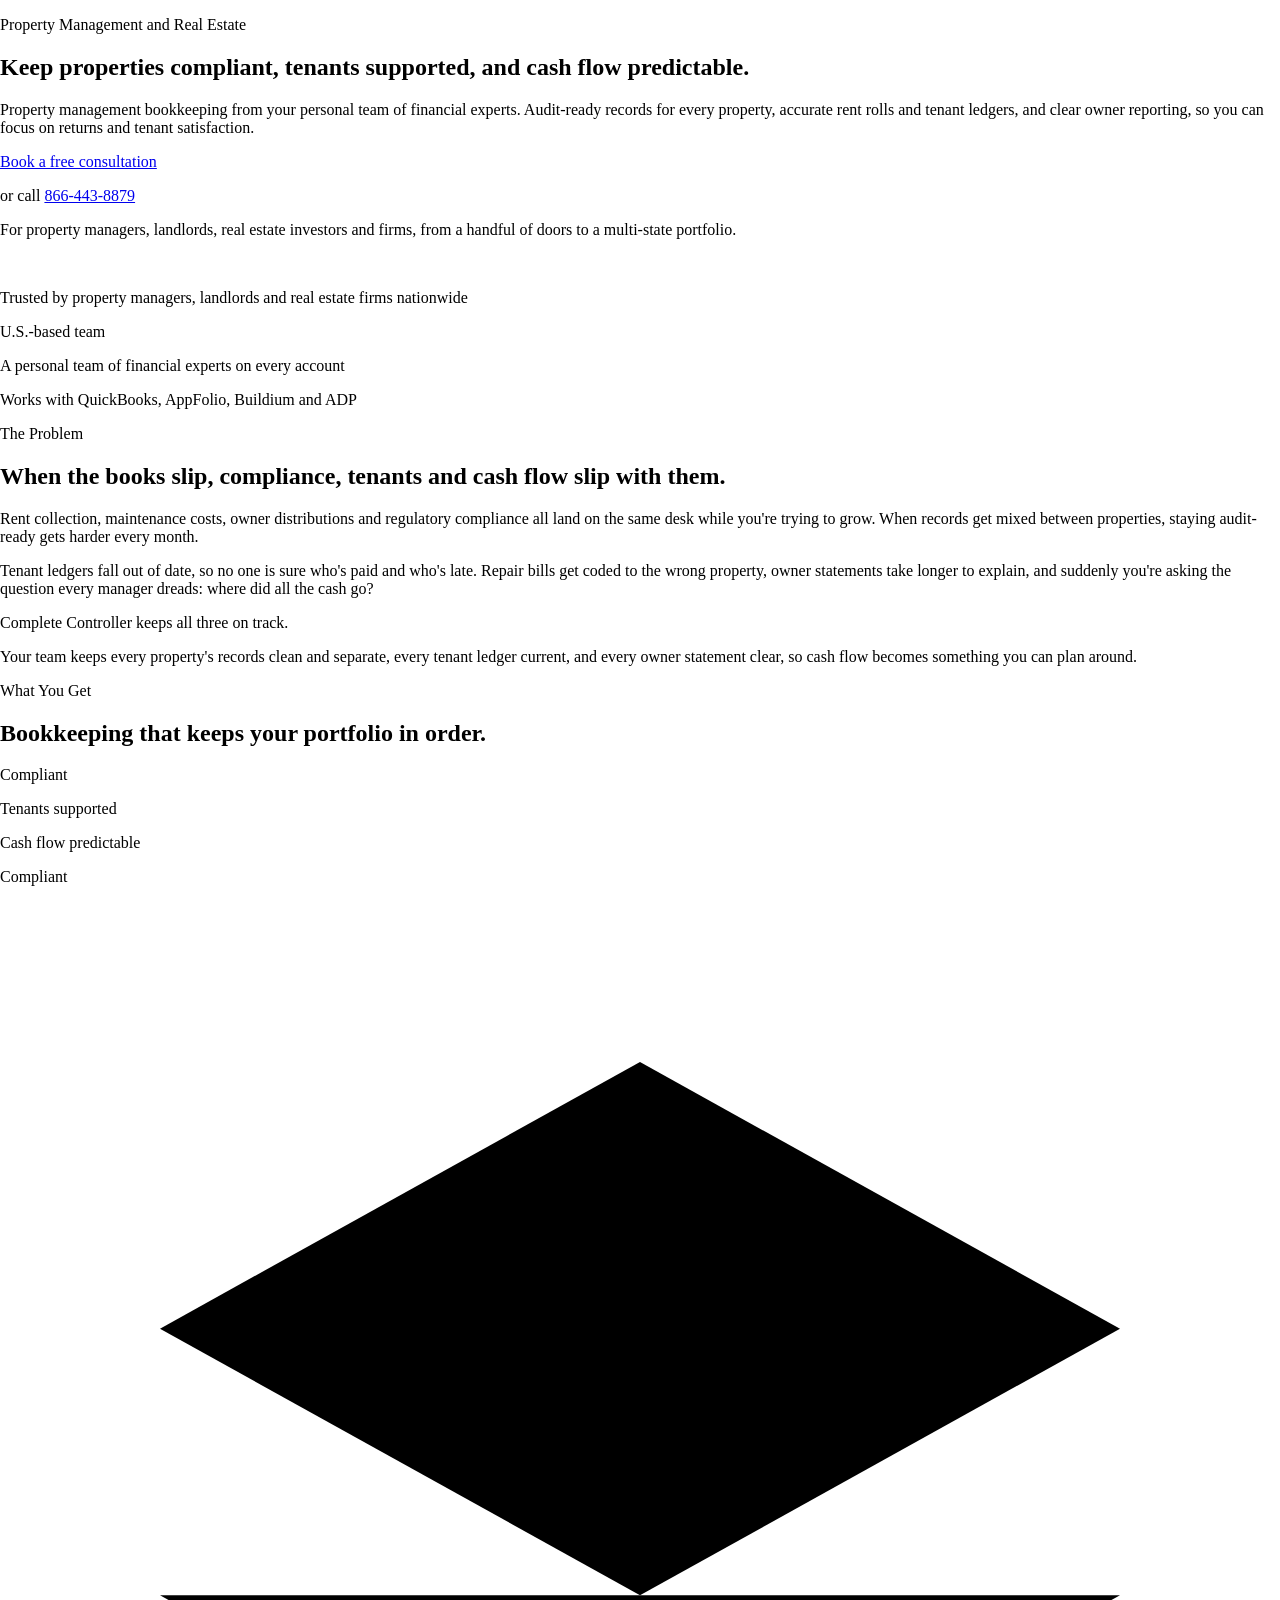
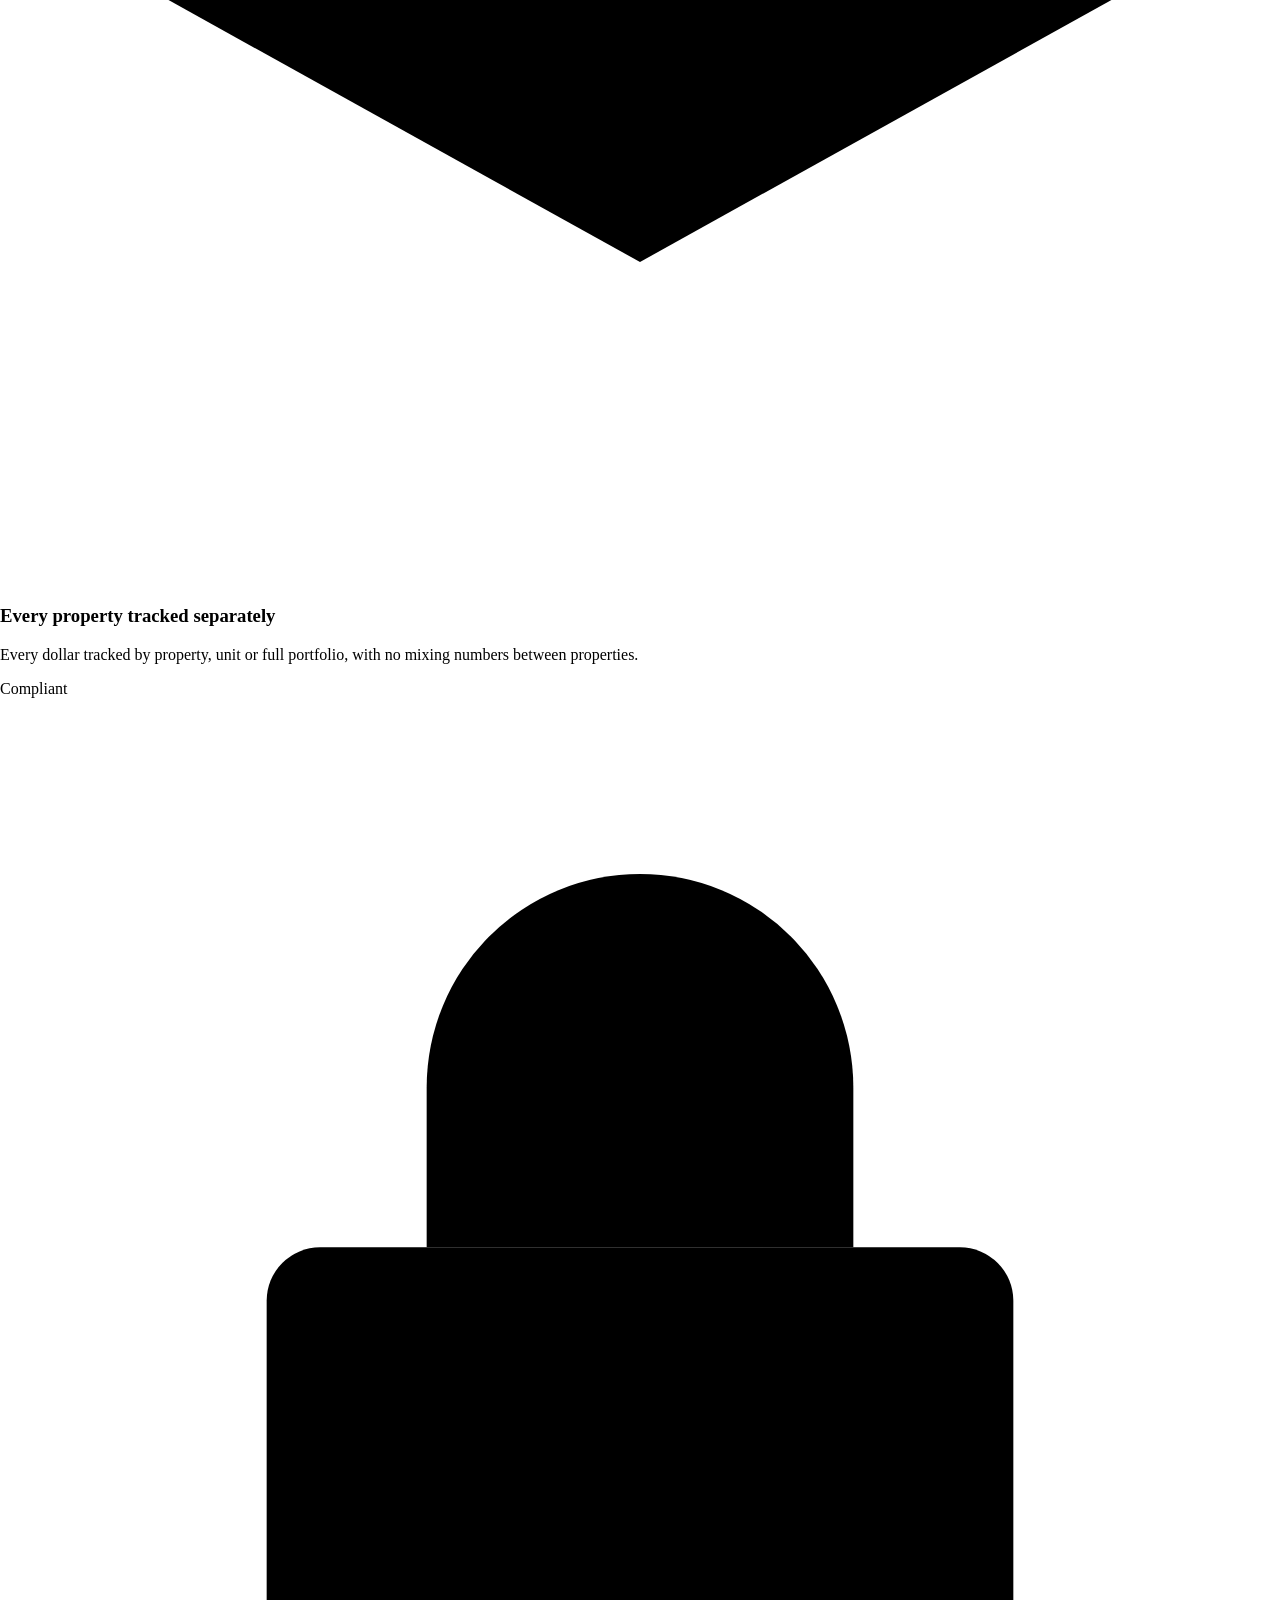
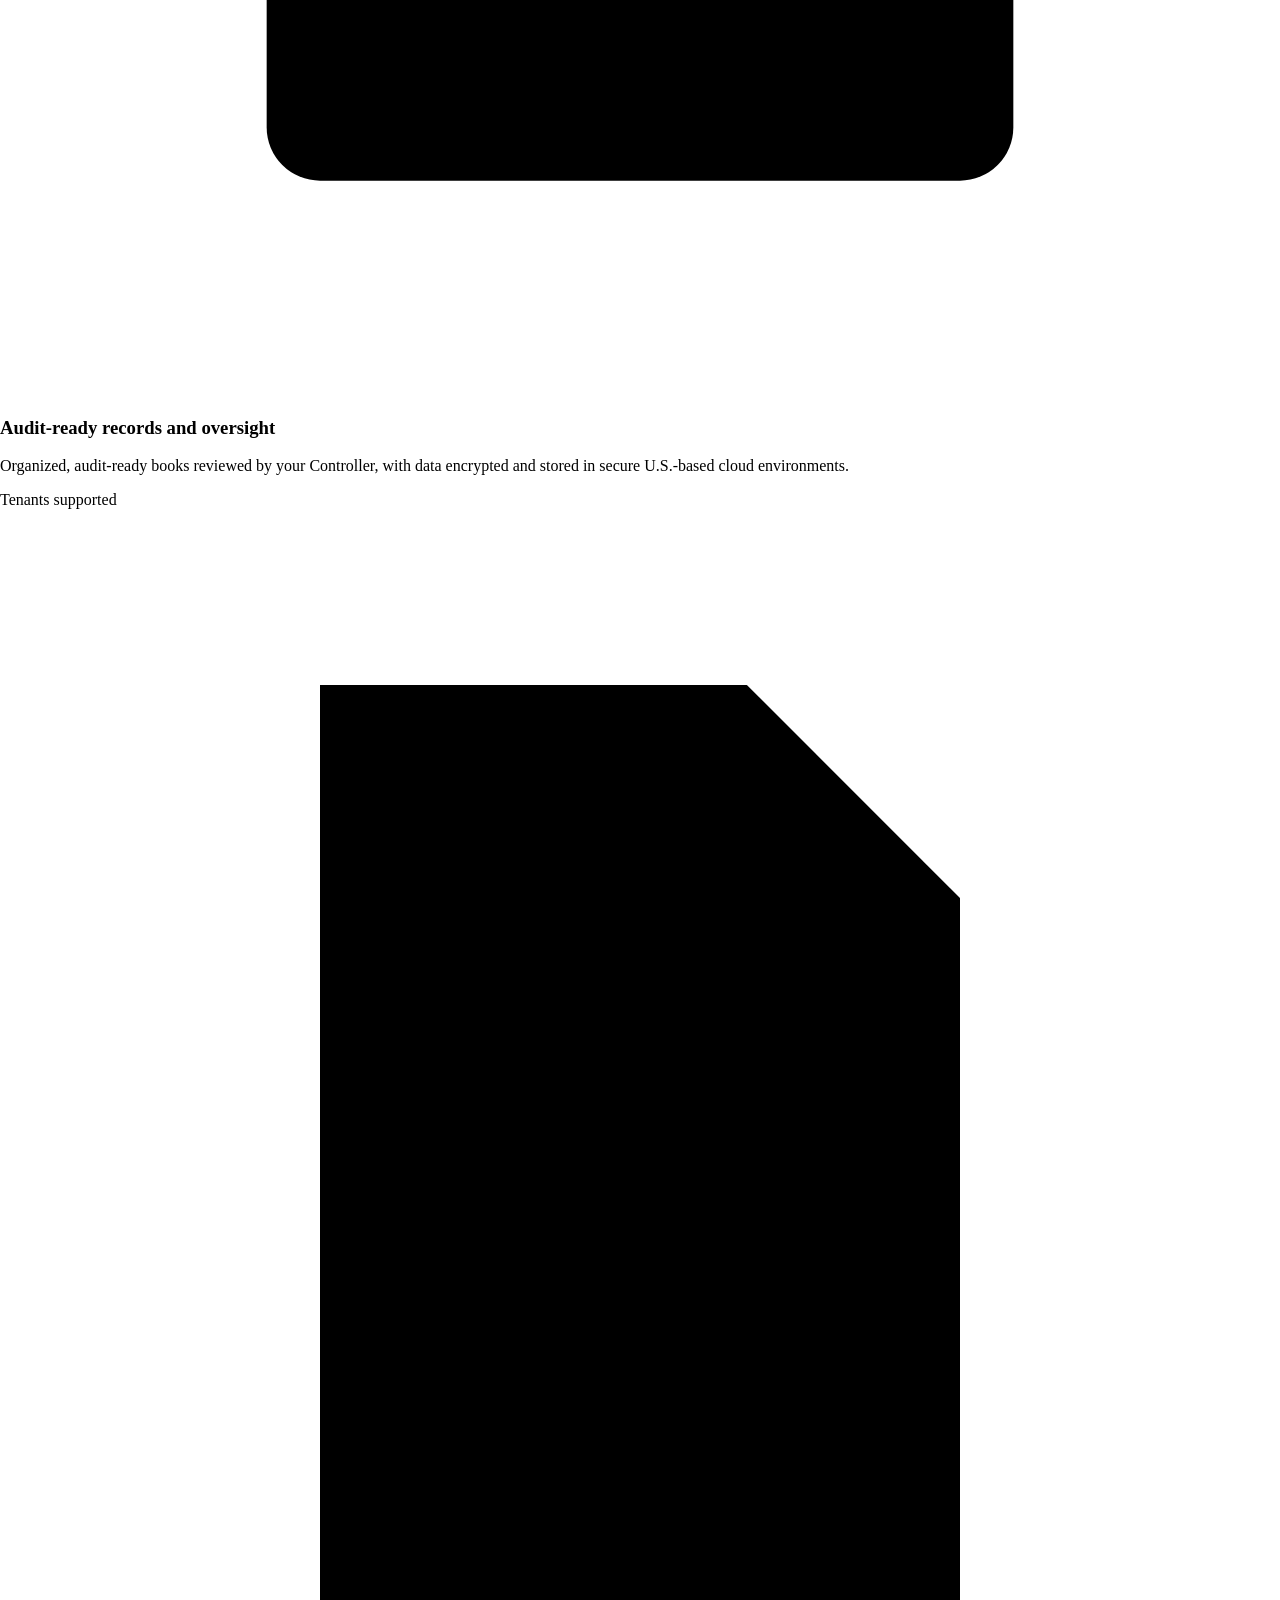
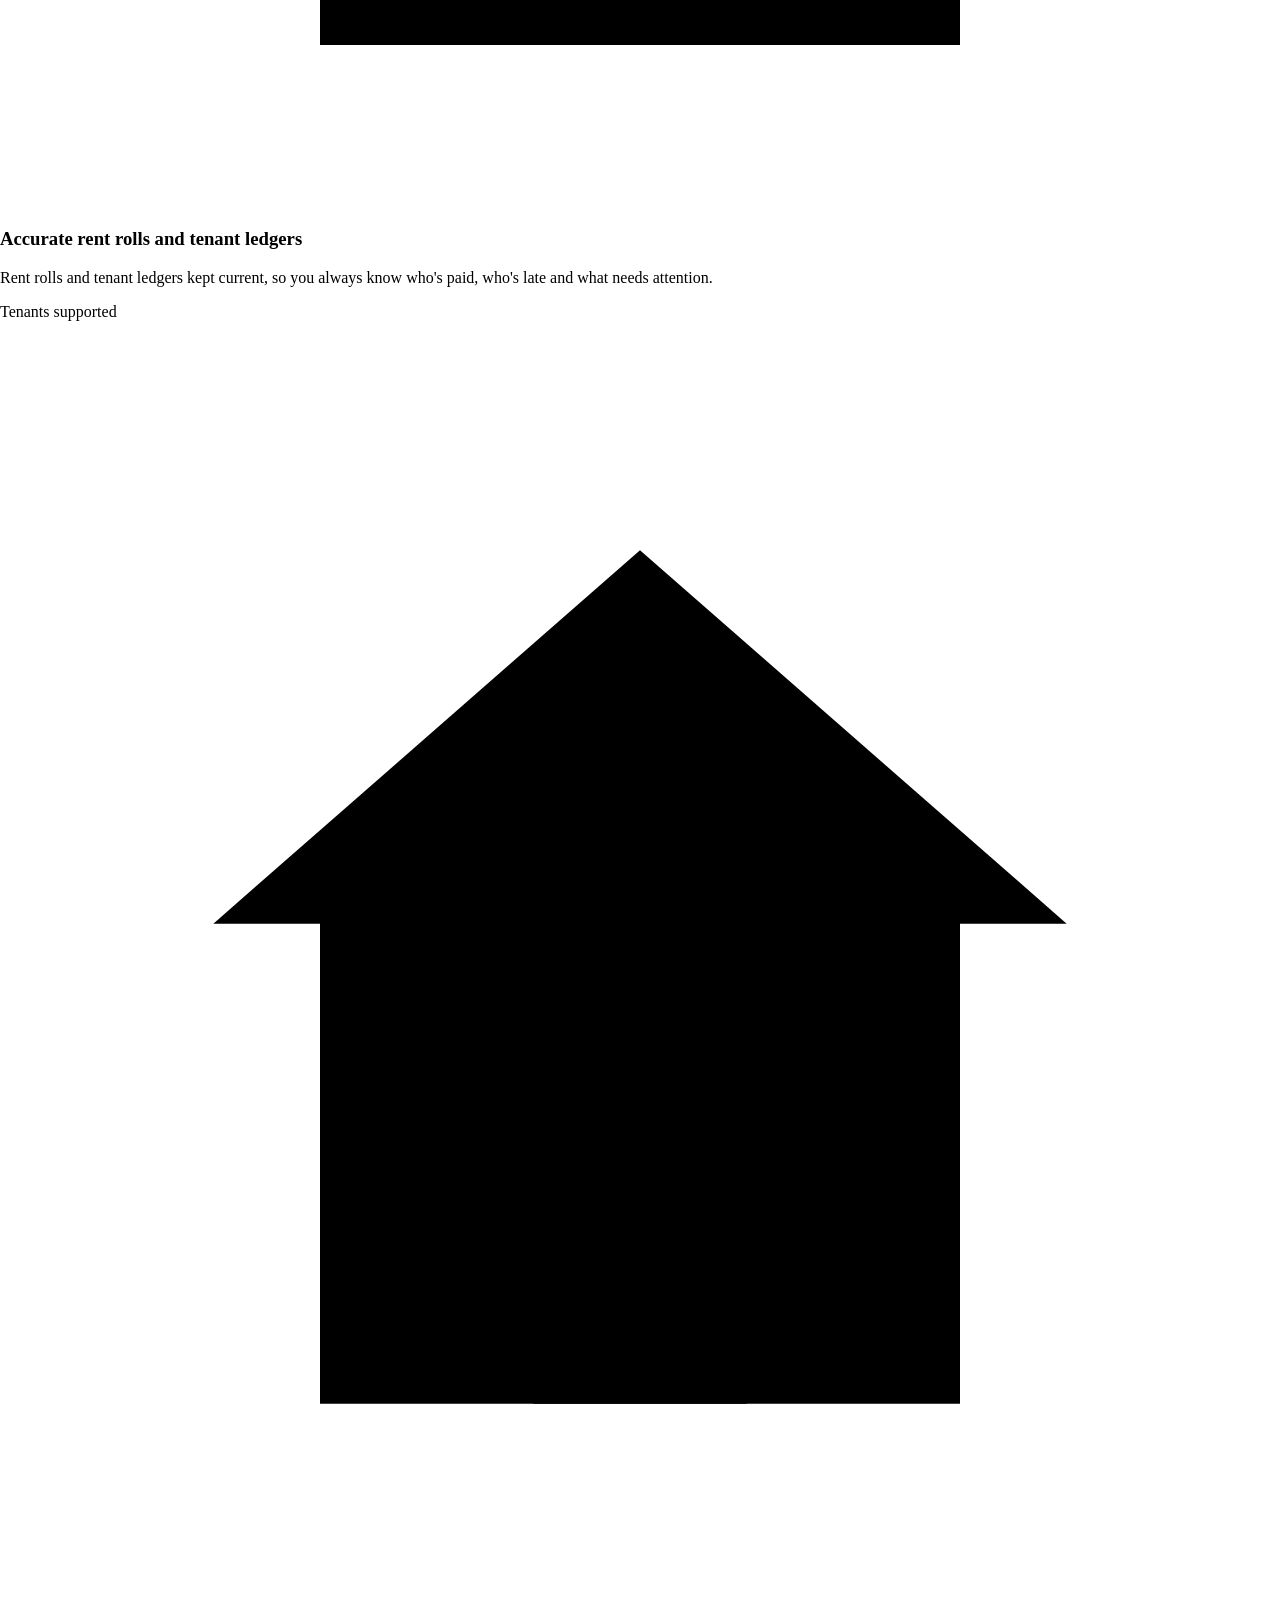
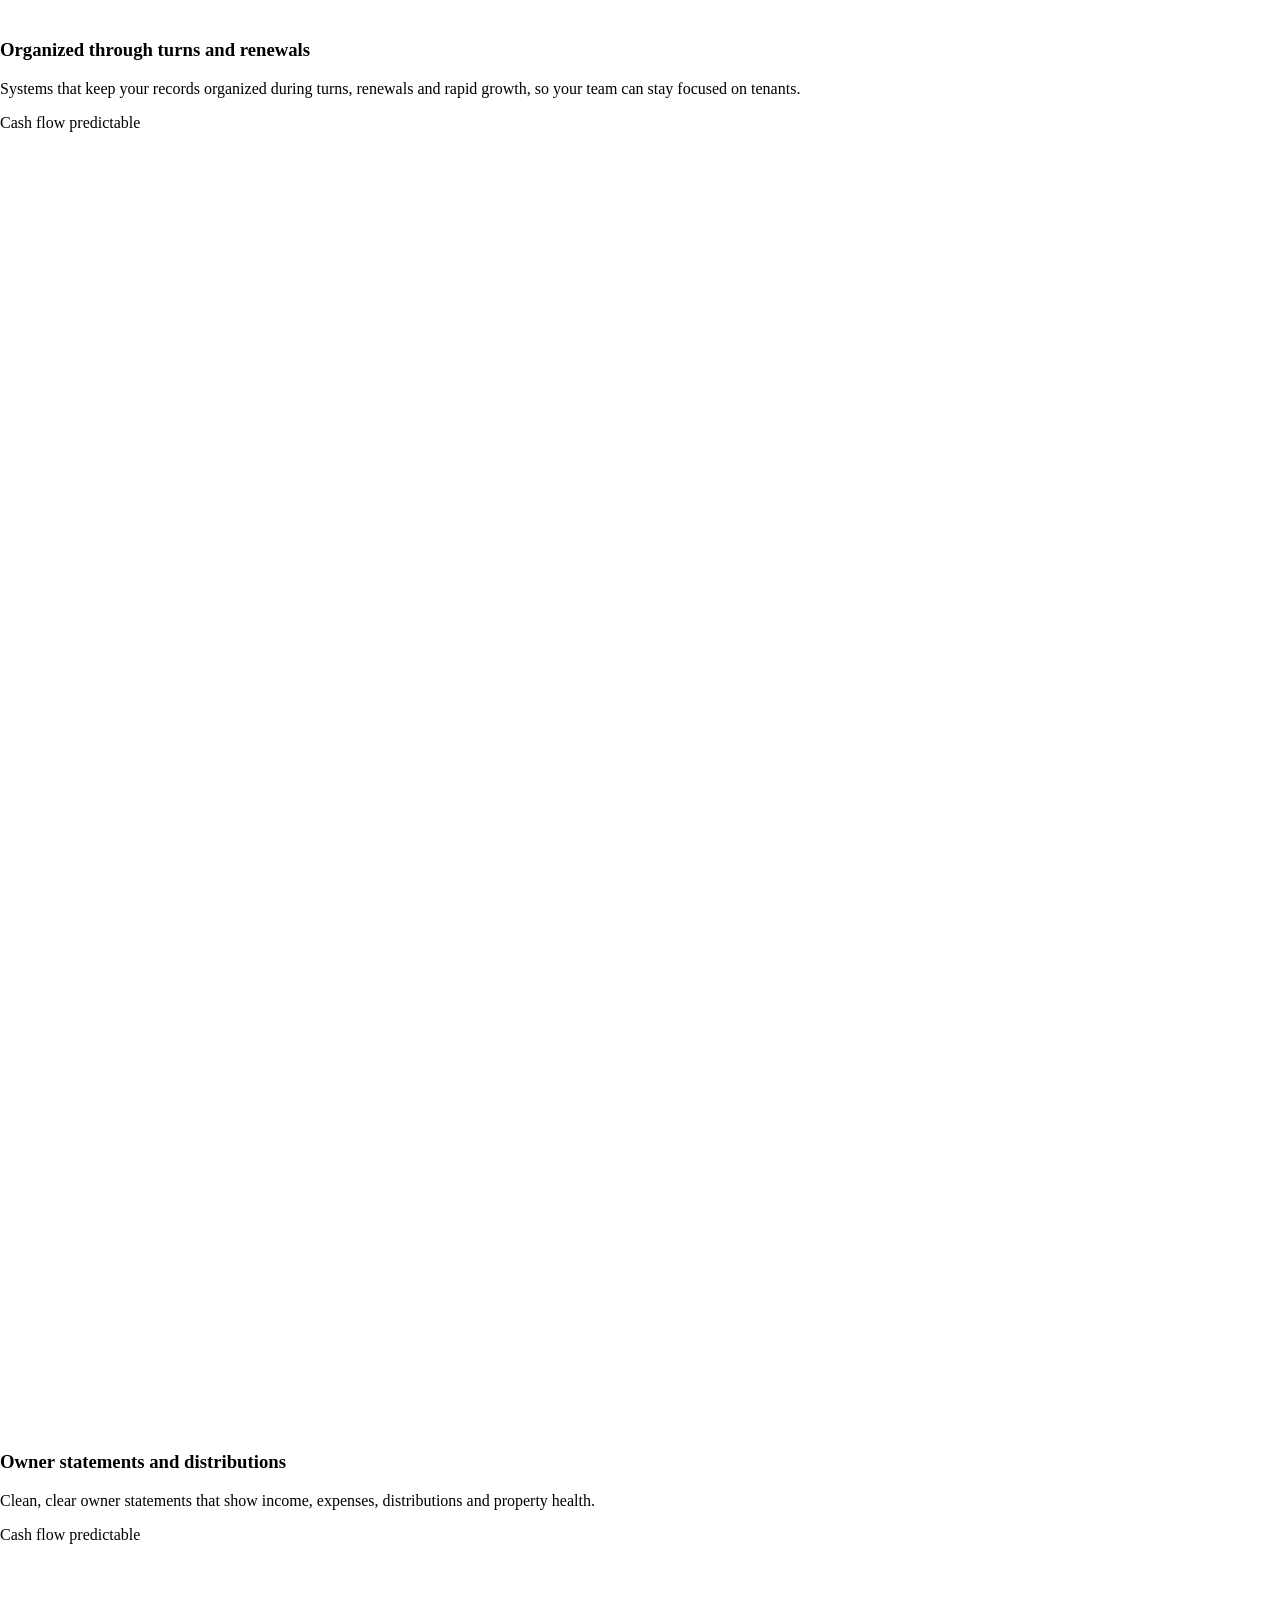
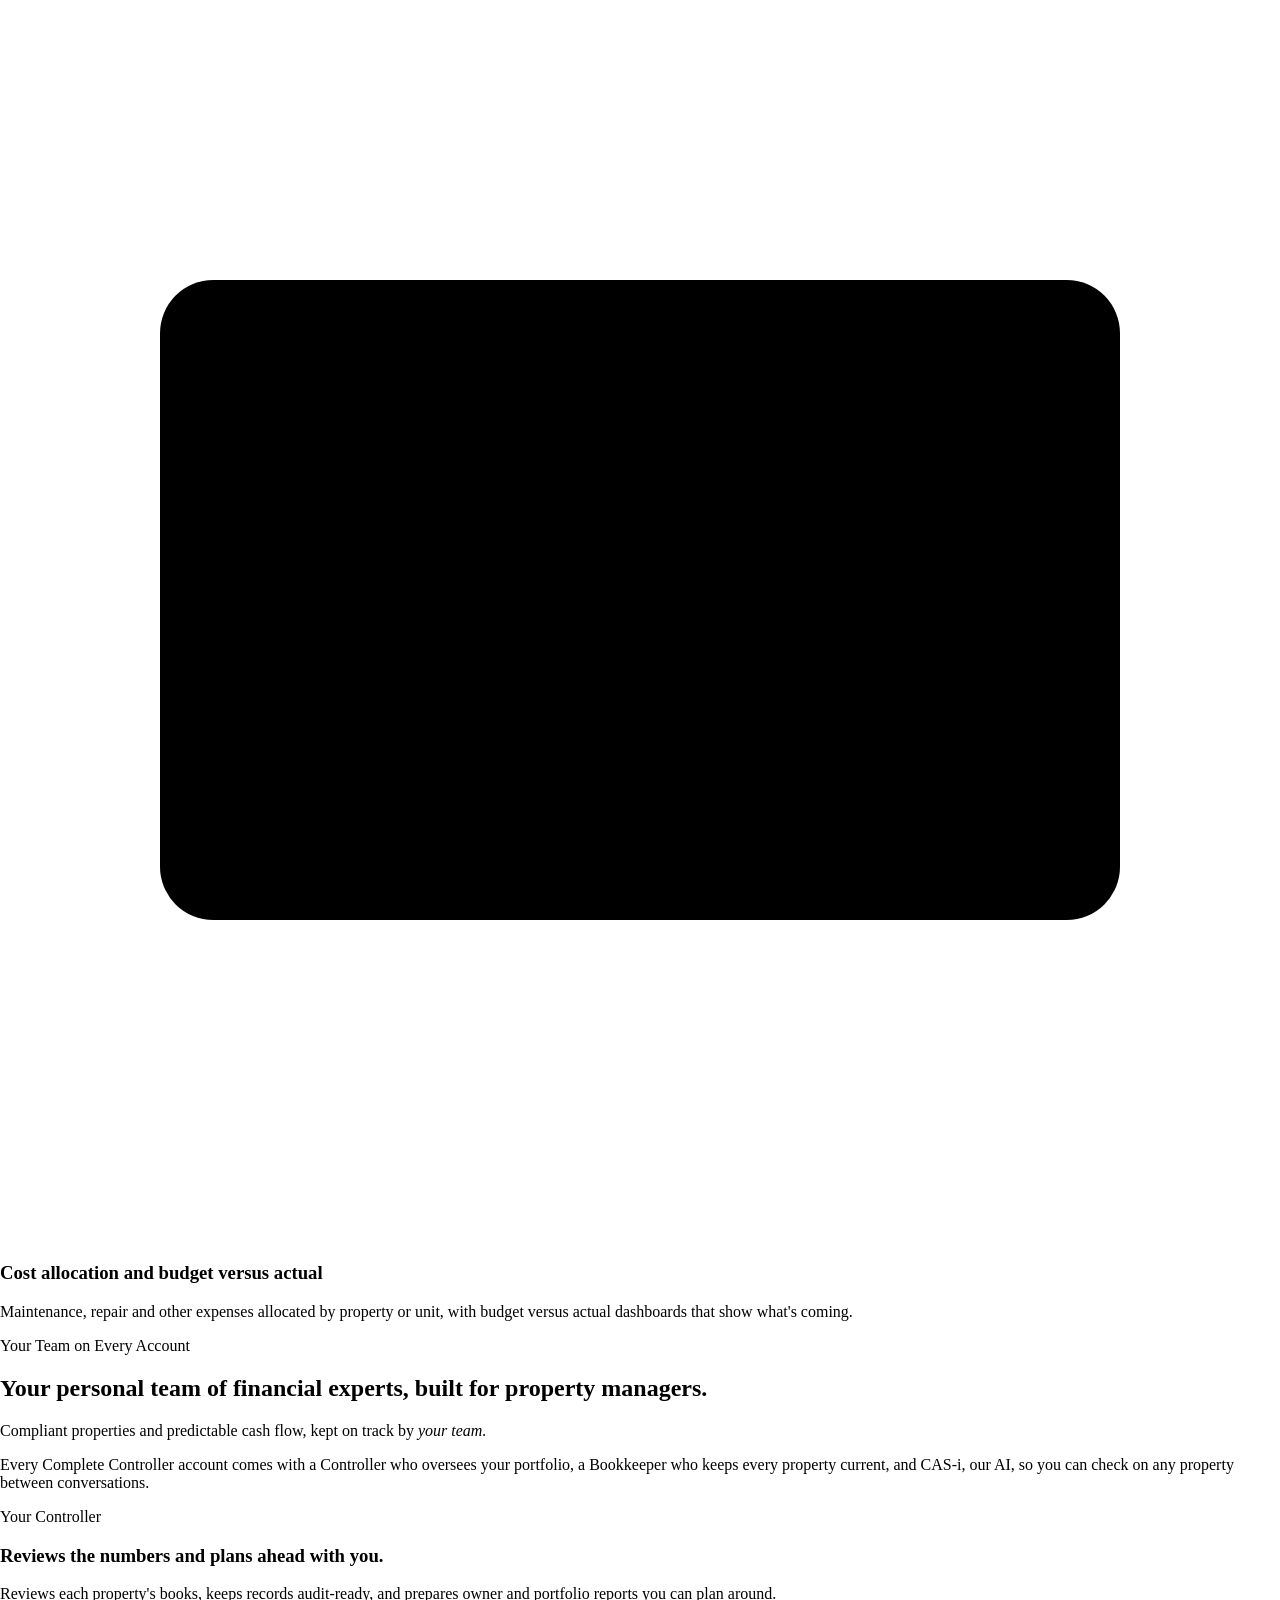
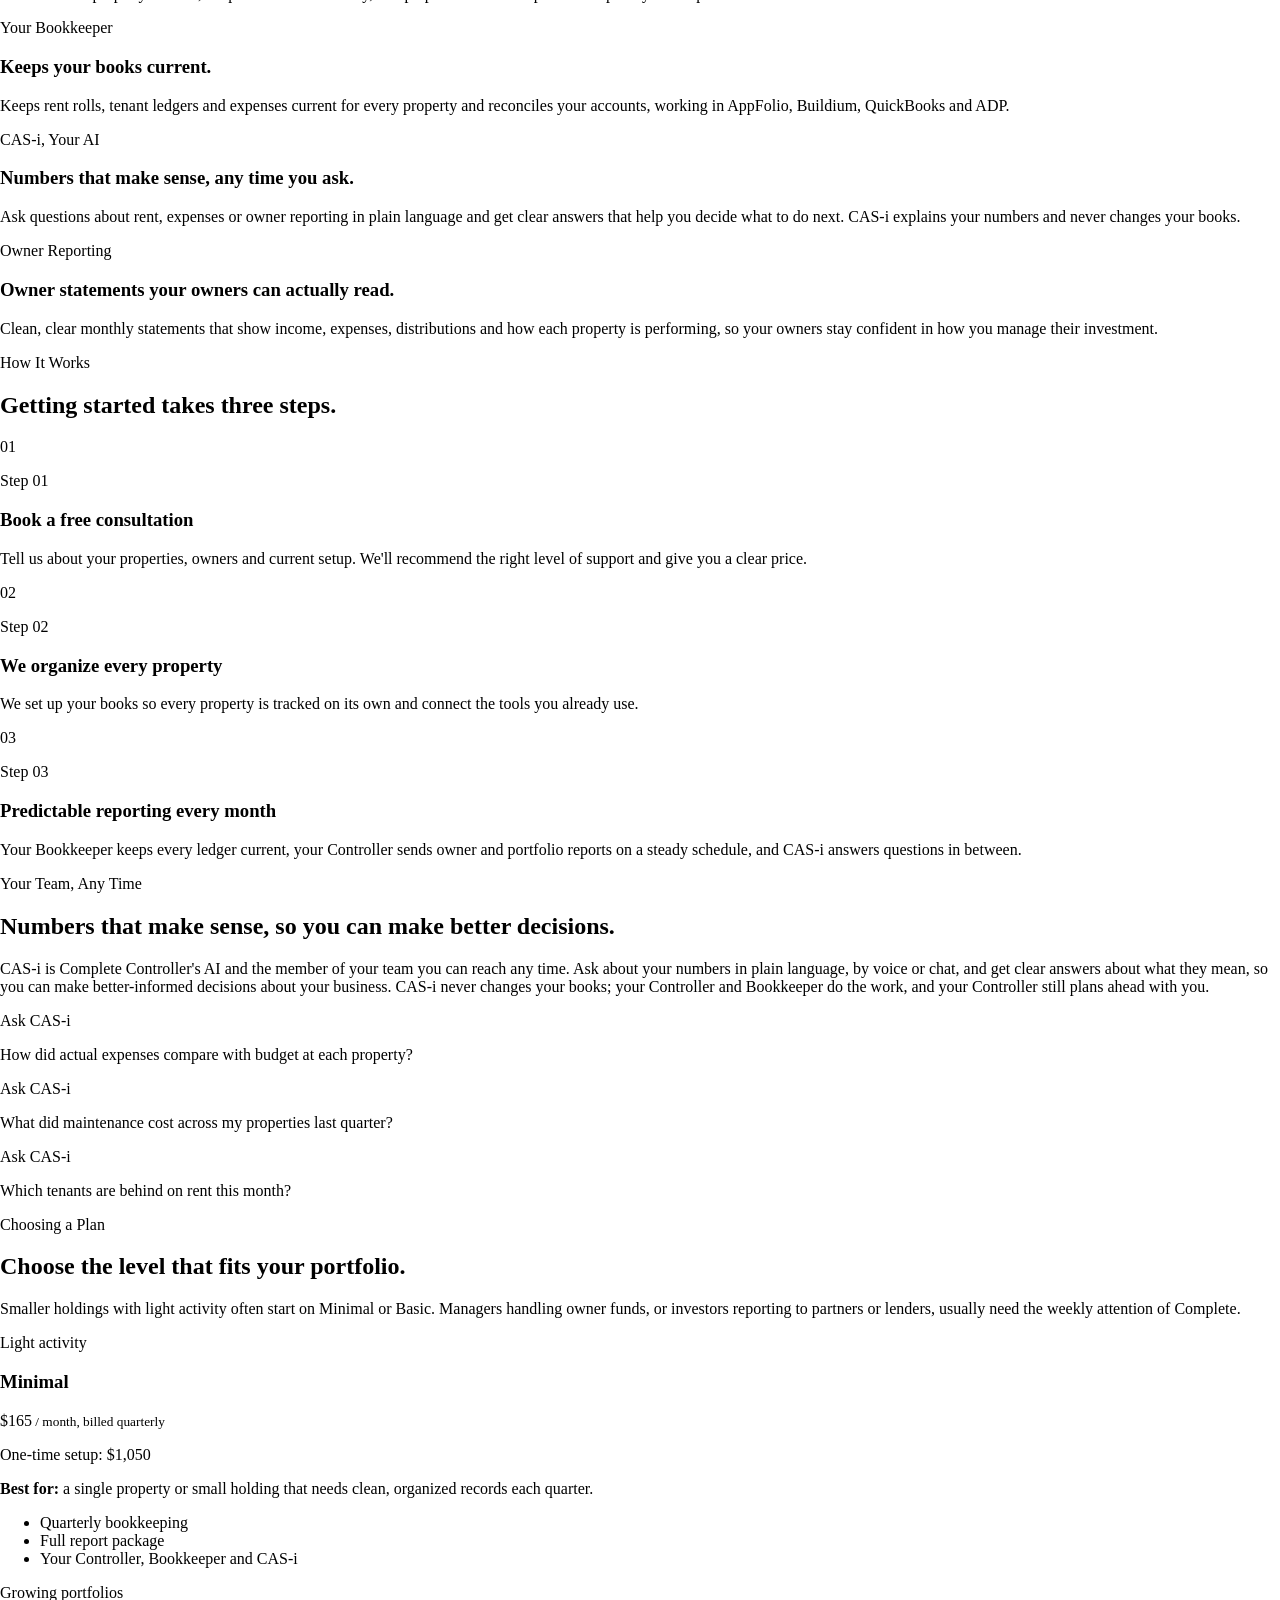
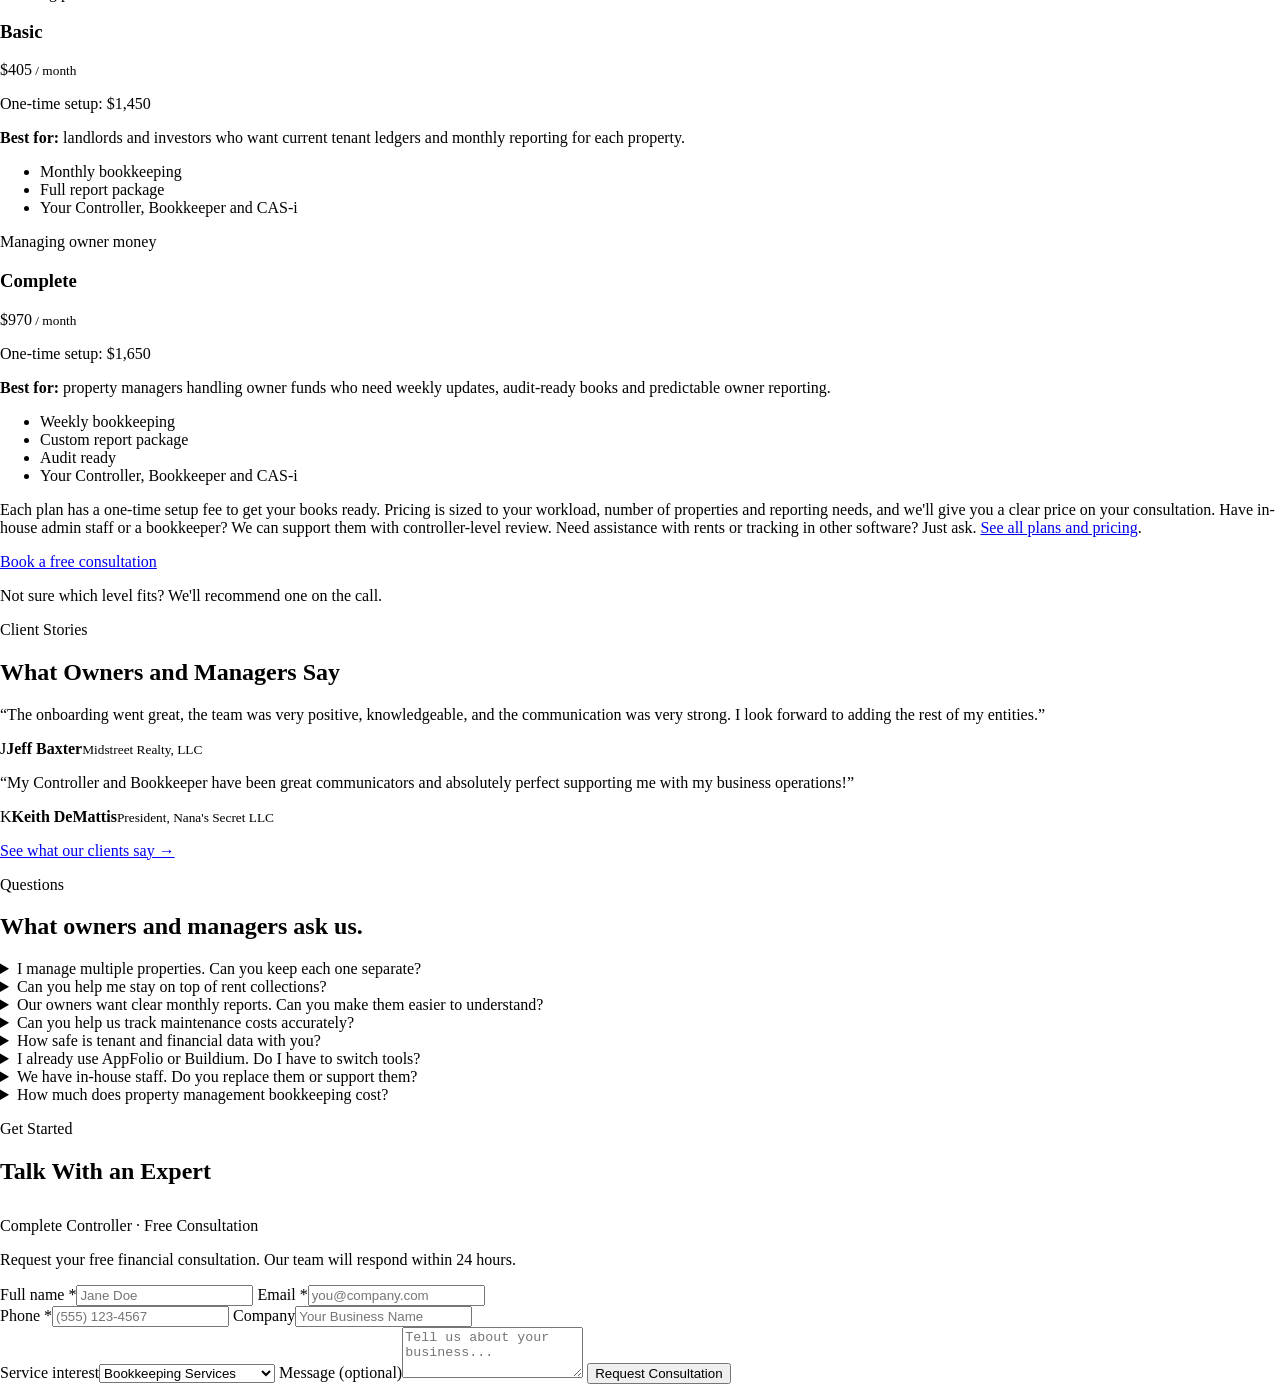
==== commit d52aff96: "Use root asset paths and page-only font names in HTML export Stephen found two issues in staging: - " ====
--- a/html/index.html
+++ b/html/index.html
@@ -5,7 +5,7 @@
 <meta name="viewport" content="width=device-width, initial-scale=1">
 <title>Property Management | Complete Controller</title>
 <meta name="description" content="Complete Controller — Property Management.">
-<link rel="stylesheet" href="assets/css/property-management.css">
+<link rel="stylesheet" href="/assets/css/property-management.css">
 <style>body{margin:0}</style>
 </head>
 <body>
@@ -46,7 +46,7 @@
 </div>
 
 
-<figure class="wp-block-image size-full cc-hero-ledger__art"><img src="assets/images/property-management-industry-property-management.svg" alt=""/></figure>
+<figure class="wp-block-image size-full cc-hero-ledger__art"><img src="/assets/images/property-management-industry-property-management.svg" alt=""/></figure>
 
 </div>
 
@@ -765,6 +765,6 @@
 
 </div>
 </main>
-<script src="assets/js/property-management.js" defer></script>
+<script src="/assets/js/property-management.js" defer></script>
 </body>
 </html>
